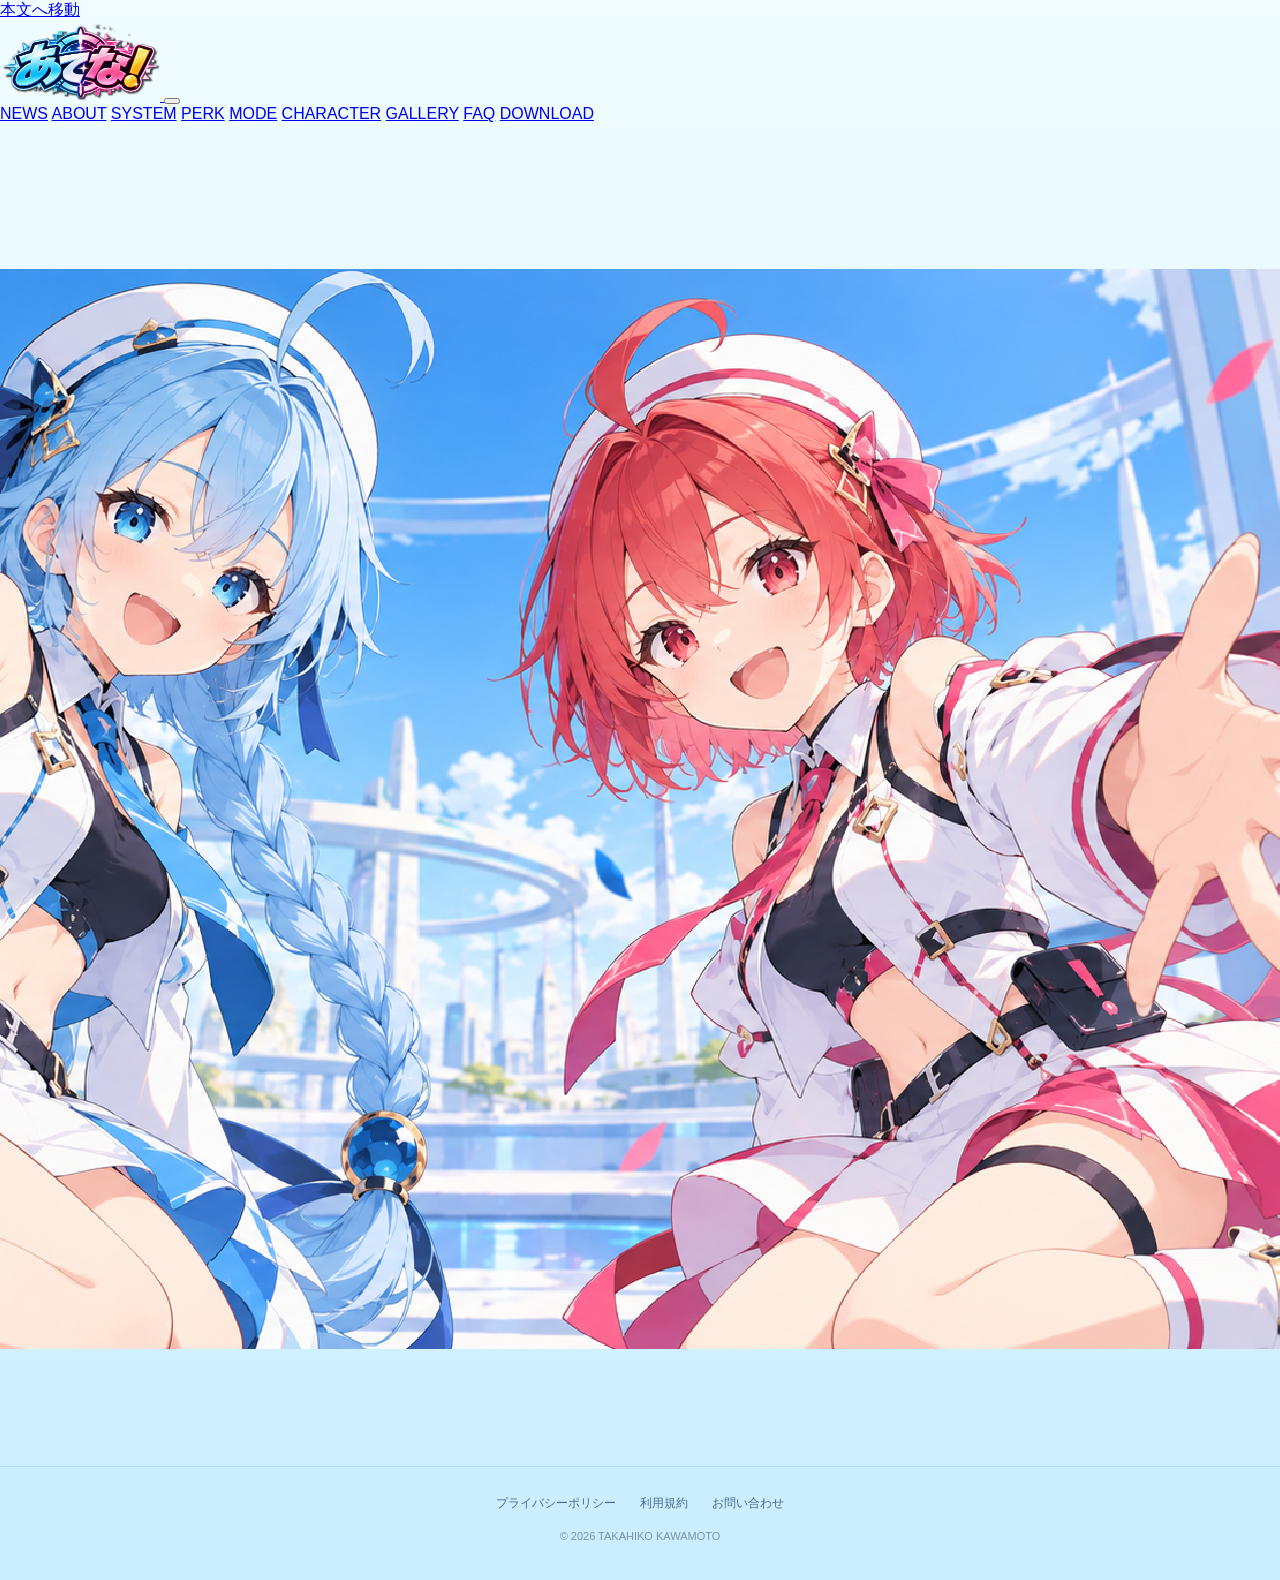
==== index.html @ 83659d0d "Update index.html" ====
<!doctype html>
<html lang="ja">

<head>
  <meta charset="utf-8">
  <meta name="viewport" content="width=device-width, initial-scale=1">
  <meta name="theme-color" content="#eafaff">

  <title>あてな！｜3桁の数字を読み合う対戦型ロジックゲーム【公式】</title>

  <meta
    name="description"
    content="『あてな！』は、3桁の数字を推理して対戦するiPhone向けロジックゲーム。LOCK・LINK、6種類のPERK、ランクマッチやフレンドマッチを紹介。"
  >

  <link
    rel="canonical"
    href="https://tkapplab22-lab.github.io/atena-official/"
  >

  <!-- OGP -->
  <meta property="og:type" content="website">
  <meta property="og:locale" content="ja_JP">
  <meta property="og:title" content="あてな！｜公式サイト">
  <meta
    property="og:description"
    content="3桁の数字を読み合え。iPhone向け対戦型ロジックゲーム。"
  >
  <meta
    property="og:url"
    content="https://tkapplab22-lab.github.io/atena-official/"
  >
  <meta
    property="og:image"
    content="https://tkapplab22-lab.github.io/atena-official/HP.png"
  >

  <meta name="twitter:card" content="summary_large_image">

  <!-- CSS -->
  <link rel="stylesheet" href="css/style.css">
  <link rel="stylesheet" href="css/lp.css">

  <!-- JavaScript -->
  <script src="js/main.js" defer></script>

  <!-- 構造化データ -->
  <script type="application/ld+json">
  {
    "@context": "https://schema.org",
    "@type": "VideoGame",
    "name": "あてな！",
    "description": "3桁の数字を読み合うiPhone向け対戦型ロジックゲーム。",
    "url": "https://tkapplab22-lab.github.io/atena-official/",
    "inLanguage": "ja",
    "gamePlatform": "iOS",
    "genre": "対戦型ロジックゲーム",
    "publisher": {
      "@type": "Person",
      "name": "TAKAHIKO KAWAMOTO"
    }
  }
  </script>

</head>

<body class="lp-page">

  <a class="skip-link" href="#main">
    本文へ移動
  </a>

  <!-- =====================================
       HEADER
       ===================================== -->

  <header class="site-header" id="site-header">

    <a class="brand" href="#top" aria-label="あてな！ トップへ">
      <img
        src="logo.png"
        alt="あてな！"
        width="160"
        height="80"
      >
    </a>

    <button
      class="menu-toggle"
      type="button"
      aria-expanded="false"
      aria-controls="site-nav"
      aria-label="メニューを開く"
    >
      <span></span>
      <span></span>
      <span></span>
    </button>

    <nav
      class="site-nav"
      id="site-nav"
      aria-label="メインナビゲーション"
    >
      <a href="#news">NEWS</a>
      <a href="#about">ABOUT</a>
      <a href="#system">SYSTEM</a>
      <a href="#perk">PERK</a>
      <a href="#mode">MODE</a>
      <a href="#character">CHARACTER</a>
      <a href="#gallery">GALLERY</a>
      <a href="#faq">FAQ</a>
      <a class="nav-download" href="#download">DOWNLOAD</a>
    </nav>

  </header>


  <!-- =====================================
       MAIN
       ===================================== -->

  <main class="lp-main" id="main">


    <!-- =====================================
         TOP
         ===================================== -->

    <section
      class="lp-hero"
      id="top"
      aria-labelledby="hero-title"
    >

      <div class="hero-glow" aria-hidden="true"></div>

      <div class="lp-visual-wrap">

        <!-- メインビジュアル -->
        <img
          class="lp-visual"
          src="HP.png"
          alt="水色と赤の髪のキャラクターが描かれた『あてな！』メインビジュアル"
          fetchpriority="high"
        >

        <!-- ロゴ -->
        <img
          class="lp-logo"
          src="logo.png"
          alt=""
          aria-hidden="true"
        >

      </div>

      <div class="hero-text">

        <p class="eyebrow">
          3-DIGIT MIND GAME
        </p>

        <h1 class="lp-copy" id="hero-title">
          3桁の数字を読み合え。
        </h1>

        <p class="hero-sub">
          ひらめきと駆け引きで、相手の秘密を見抜け。
        </p>

        <a class="hero-scroll" href="#about">
          SCROLL TO EXPLORE
          <span aria-hidden="true">↓</span>
        </a>

      </div>

    </section>


    <!-- =====================================
         NEWS
         ===================================== -->

    <section
      class="section section-news"
      id="news"
      aria-labelledby="news-title"
    >

      <div class="section-inner">

        <div class="section-heading">
          <p class="section-kicker">INFORMATION</p>
          <h2 id="news-title">NEWS</h2>
          <p>お知らせ</p>
        </div>

        <div class="news-card">

          <span class="news-tag">
            INFO
          </span>

          <p>
            最新情報は、この公式サイトでお知らせします。
          </p>

        </div>

      </div>

    </section>


    <!-- =====================================
         ABOUT
         ===================================== -->

    <section
      class="section section-about"
      id="about"
      aria-labelledby="about-title"
    >

      <div class="section-inner split-layout">

        <div>

          <div class="section-heading">
            <p class="section-kicker">WHAT IS ATENA?</p>
            <h2 id="about-title">ABOUT</h2>
            <p>あてな！とは</p>
          </div>

          <p class="lead">
            たった3桁。<br>
            だからこそ、読み合いは奥深い。
          </p>

          <p>
            『あてな！』は、0〜9の数字から重複しない
            3桁の秘密コードを設定し、交互に数字を予想して
            相手のコードを解き明かす対戦型ロジックゲームです。
          </p>

          <p>
            数字と位置を手がかりに推理し、
            先に3 LOCKを達成したプレイヤーが勝利します。
          </p>

        </div>

        <div
          class="about-graphic"
          aria-label="3桁の数字を推理するゲーム"
        >
          <span>0 — 9</span>
          <strong>？ ？ ？</strong>
          <small>FIND THE SECRET CODE</small>
        </div>

      </div>

    </section>


    <!-- =====================================
         GAME SYSTEM
         ===================================== -->

    <section
      class="section section-system"
      id="system"
      aria-labelledby="system-title"
    >

      <div class="section-inner">

        <div class="section-heading">
          <p class="section-kicker">HOW TO PLAY</p>
          <h2 id="system-title">GAME SYSTEM</h2>
          <p>基本ルール</p>
        </div>

        <div class="system-grid">

          <article class="info-card">

            <span class="card-number">01</span>

            <h3>SECRET CODE</h3>

            <p>
              0〜9から、重複しない3つの数字を選んで
              秘密コードを設定。
            </p>

          </article>

          <article class="info-card">

            <span class="card-number">02</span>

            <h3>CALL</h3>

            <p>
              相手の秘密コードを予想して、
              3桁の数字をCALL。
            </p>

          </article>

          <article class="info-card">

            <span class="card-number">03</span>

            <h3>3 LOCK TO WIN</h3>

            <p>
              数字と位置をすべて当てて、
              3 LOCKを先に達成した方が勝利。
            </p>

          </article>

        </div>


        <!-- LOCK / LINK の説明 -->

        <div class="judge-demo">

          <div class="judge-code">
            <span>1</span>
            <span>3</span>
            <span>2</span>
          </div>

          <div class="judge-arrow" aria-hidden="true">
            →
          </div>

          <div class="judge-result">

            <strong>
              1 <em>LOCK</em>
            </strong>

            <strong>
              2 <em>LINK</em>
            </strong>

          </div>

          <p class="judge-note">
            例：秘密コードが「123」のとき
            「132」とCALLすると、
            <b>1 LOCK / 2 LINK</b>。
            LOCKは数字と位置が一致、
            LINKは数字だけが一致。
          </p>

        </div>

        <p class="system-footnote">
          1ターン30秒。
          対戦開始時は15秒以内に秘密コードを設定し、
          先攻・後攻はコイントスで決まります。
        </p>

      </div>

    </section>


    <!-- =====================================
         PERK SYSTEM
         ===================================== -->

    <section
      class="section section-perk"
      id="perk"
      aria-labelledby="perk-title"
    >

      <div class="section-inner">

        <div class="section-heading">
          <p class="section-kicker">CHANGE THE GAME</p>
          <h2 id="perk-title">PERK SYSTEM</h2>
          <p>読み合いを変える、6つの能力</p>
        </div>

        <p class="section-intro">
          攻撃PERKと防御・特殊PERKを1つずつ装備。
          各PERKは1試合に1回使用でき、
          同じターンに使用できるのは1つだけ。
        </p>


        <!-- PERK選択 -->

        <div
          class="perk-tabs"
          role="tablist"
          aria-label="PERKを選択"
        >

          <button
            class="perk-tab is-active"
            role="tab"
            id="perk-tab-0"
            aria-controls="perk-panel"
            aria-selected="true"
            data-perk="0"
          >
            PARITY
          </button>

          <button
            class="perk-tab"
            role="tab"
            id="perk-tab-1"
            aria-controls="perk-panel"
            aria-selected="false"
            data-perk="1"
            tabindex="-1"
          >
            SUM
          </button>

          <button
            class="perk-tab"
            role="tab"
            id="perk-tab-2"
            aria-controls="perk-panel"
            aria-selected="false"
            data-perk="2"
            tabindex="-1"
          >
            ORDER
          </button>

          <button
            class="perk-tab"
            role="tab"
            id="perk-tab-3"
            aria-controls="perk-panel"
            aria-selected="false"
            data-perk="3"
            tabindex="-1"
          >
            MASK
          </button>

          <button
            class="perk-tab"
            role="tab"
            id="perk-tab-4"
            aria-controls="perk-panel"
            aria-selected="false"
            data-perk="4"
            tabindex="-1"
          >
            SHUFFLE
          </button>

          <button
            class="perk-tab"
            role="tab"
            id="perk-tab-5"
            aria-controls="perk-panel"
            aria-selected="false"
            data-perk="5"
            tabindex="-1"
          >
            REVEAL
          </button>

        </div>


        <!-- PERK詳細 -->

        <article
          class="perk-detail"
          id="perk-panel"
          role="tabpanel"
          aria-labelledby="perk-tab-0"
          tabindex="0"
        >

          <div class="perk-emblem" aria-hidden="true">
            P
          </div>

          <div>

            <p class="perk-type" id="perk-type">
              ATTACK PERK
            </p>

            <h3 id="perk-name">
              PARITY
            </h3>

            <p id="perk-description">
              指定した位置の数字が偶数か奇数かを知る。
            </p>

          </div>

        </article>

        <p class="section-note">
          PERKの発動が成立すると、
          ターンの残り時間は30秒に戻ります。
        </p>

      </div>

    </section>


    <!-- =====================================
         GAME MODE
         ===================================== -->

    <section
      class="section section-mode"
      id="mode"
      aria-labelledby="mode-title"
    >

      <div class="section-inner">

        <div class="section-heading">
          <p class="section-kicker">PLAY YOUR WAY</p>
          <h2 id="mode-title">GAME MODE</h2>
          <p>2つの対戦モード</p>
        </div>

        <div class="mode-grid">

          <!-- ランクマッチ -->

          <article class="mode-card ranked">

            <p class="mode-label">
              COMPETITIVE
            </p>

            <h3>
              RANK MATCH
            </h3>

            <p>
              勝利を重ね、ランクアップを目指す対戦モード。
            </p>

            <div
              class="rank-list"
              aria-label="ランク一覧"
            >
              <span>BRONZE</span>
              <span>SILVER</span>
              <span>GOLD</span>
              <span>PLATINUM</span>
              <span>DIAMOND</span>
              <span>MASTER</span>
            </div>

          </article>


          <!-- フレンドマッチ -->

          <article class="mode-card friend">

            <p class="mode-label">
              PLAY TOGETHER
            </p>

            <h3>
              FRIEND MATCH
            </h3>

            <p>
              友達を招待して対戦するモード。
              ランクやRPの変動はありません。
            </p>

            <div
              class="friend-decoration"
              aria-hidden="true"
            >
              YOU <span>VS</span> FRIEND
            </div>

          </article>

        </div>

      </div>

    </section>


    <!-- =====================================
         CHARACTER
         ===================================== -->

    <section
      class="section section-character"
      id="character"
      aria-labelledby="character-title"
    >

      <div class="section-inner">

        <div class="section-heading">
          <p class="section-kicker">MEET THE CAST</p>
          <h2 id="character-title">CHARACTER</h2>
          <p>キャラクター</p>
        </div>

        <p class="section-intro">
          個性豊かなキャラクターたち。
          立ち絵とプロフィールは順次公開予定です。
        </p>


        <!-- キャラクター表示 -->

        <div class="character-showcase">

          <!-- 画像を後から追加 -->

          <div
            class="character-art"
            aria-hidden="true"
          >
            <span>
              CHARACTER<br>
              VISUAL
            </span>
          </div>


          <!-- キャラクター情報 -->

          <div class="character-info">

            <p
              class="character-count"
              id="character-count"
            >
              01 / 13
            </p>

            <h3 id="character-name">
              キャラクター 01
            </h3>

            <p class="character-note">
              ※ キャラクター名・画像は公開素材に合わせて更新します。
            </p>


            <!-- 切り替えボタン -->

            <div class="character-controls">

              <button
                id="character-prev"
                type="button"
                aria-label="前のキャラクター"
              >
                ←
              </button>

              <button
                id="character-next"
                type="button"
                aria-label="次のキャラクター"
              >
                →
              </button>

            </div>

          </div>

        </div>

      </div>

    </section>


    <!-- =====================================
         GALLERY
         ===================================== -->

    <section
      class="section section-gallery"
      id="gallery"
      aria-labelledby="gallery-title"
    >

      <div class="section-inner">

        <div class="section-heading">
          <p class="section-kicker">A LOOK INSIDE</p>
          <h2 id="gallery-title">GALLERY</h2>
          <p>ギャラリー</p>
        </div>

        <div class="gallery-grid">

          <figure class="gallery-item">

            <img
              src="HP.png"
              alt="『あてな！』メインビジュアル"
              loading="lazy"
            >

            <figcaption>
              MAIN VISUAL
            </figcaption>

          </figure>

          <div class="gallery-placeholder">

            <span>
              MORE COMING SOON
            </span>

            <p>
              ゲーム画面・イラストは順次公開予定
            </p>

          </div>

        </div>

      </div>

    </section>


    <!-- =====================================
         FAQ
         ===================================== -->

    <section
      class="section section-faq"
      id="faq"
      aria-labelledby="faq-title"
    >

      <div class="section-inner">

        <div class="section-heading">
          <p class="section-kicker">QUESTIONS & ANSWERS</p>
          <h2 id="faq-title">FAQ</h2>
          <p>よくある質問</p>
        </div>

        <div class="faq-list">

          <details>

            <summary>
              どんなゲームですか？
            </summary>

            <p>
              0〜9から重複しない3桁の秘密コードを作り、
              相手の数字を推理する対戦型ロジックゲームです。
            </p>

          </details>

          <details>

            <summary>
              LOCKとLINKの違いは？
            </summary>

            <p>
              LOCKは数字と位置が一致、
              LINKは数字は一致しているものの
              位置が違うことを示します。
            </p>

          </details>

          <details>

            <summary>
              PERKとは何ですか？
            </summary>

            <p>
              対戦中の読み合いに変化を加える能力です。
              攻撃PERKと防御・特殊PERKを
              1つずつ装備できます。
            </p>

          </details>

          <details>

            <summary>
              友達と対戦できますか？
            </summary>

            <p>
              フレンドマッチで友達を招待して
              対戦する仕様を予定しています。
            </p>

          </details>

          <details>

            <summary>
              いつダウンロードできますか？
            </summary>

            <p>
              現在準備中です。
              公開情報は公式サイトでお知らせします。
            </p>

          </details>

        </div>

      </div>

    </section>


    <!-- =====================================
         DOWNLOAD
         ===================================== -->

    <section
      class="section section-download"
      id="download"
      aria-labelledby="download-title"
    >

      <div class="section-inner">

        <p class="section-kicker">
          GET READY
        </p>

        <h2 id="download-title">
          DOWNLOAD
        </h2>

        <img
          class="download-logo"
          src="logo.png"
          alt="あてな！"
          loading="lazy"
        >

        <p>
          iPhone向けに準備中。
        </p>

        <div class="lp-download">

          <div
            class="lp-store"
            aria-label="App Store 近日公開"
          >

            <span class="lp-store-small">
              Download on the
            </span>

            <span class="lp-store-title">
              App Store
            </span>

          </div>

          <p class="lp-soon">
            COMING SOON
          </p>

        </div>

      </div>

    </section>

  </main>


  <!-- =====================================
       FOOTER
       ===================================== -->

  <footer class="lp-footer">

    <nav aria-label="フッターナビゲーション">

      <a href="privacy.html">
        プライバシーポリシー
      </a>

      <a href="terms.html">
        利用規約
      </a>

      <a href="support.html">
        お問い合わせ
      </a>

    </nav>

    <small>
      © 2026 TAKAHIKO KAWAMOTO
    </small>

  </footer>

</body>
</html>
---- css/style.css ----
/* =====================================
   ATENA! OFFICIAL LANDING PAGE
   ===================================== */


/* =====================================
   BASE
   ===================================== */

body.lp-page {
  margin: 0;
  min-height: 100vh;

  background:
    radial-gradient(
      ellipse at 50% 25%,
      #ffffff 0%,
      #e8faff 55%,
      #c9efff 100%
    );

  color: #15365d;

  font-family:
    -apple-system,
    BlinkMacSystemFont,
    "Hiragino Sans",
    "Noto Sans JP",
    sans-serif;
}

.lp-page *,
.lp-page *::before,
.lp-page *::after {
  box-sizing: border-box;
}


/* =====================================
   MAIN
   ===================================== */

.lp-main {
  min-height: 100svh;

  display: flex;
  align-items: center;
  justify-content: center;
}

.lp-hero {
  width: 100%;
  max-width: 1600px;

  margin: 0 auto;
  padding: 30px 20px 55px;

  display: flex;
  flex-direction: column;
  align-items: center;

  text-align: center;
}


/* =====================================
   MAIN VISUAL
   ===================================== */

.lp-visual-wrap {
  position: relative;

  width: 100%;
  max-width: 1250px;

  margin: 0 auto;
}

/* キャラクター入り画像 */

.lp-visual-wrap .lp-visual {
  display: block;

  width: 100%;
  height: auto;

  margin: 0;

  object-fit: contain;
}


/* =====================================
   LOGO
   ===================================== */

/* メイン画像の中央に重ねる */

.lp-visual-wrap .lp-logo {
  position: absolute;

  top: 50%;
  left: 50%;

  width: 38%;
  max-width: 460px;
  height: auto;

  transform: translate(-50%, -50%);

  z-index: 2;

  object-fit: contain;

  filter:
    drop-shadow(
      0 8px 14px rgba(0, 0, 0, 0.2)
    );
}


/* =====================================
   CATCH COPY
   ===================================== */

.lp-copy {
  margin: 25px 0 30px;

  font-size: clamp(21px, 3vw, 38px);
  font-weight: 900;

  letter-spacing: 0.08em;
  line-height: 1.5;

  text-align: center;
}


/* =====================================
   APP STORE
   ===================================== */

.lp-download {
  display: flex;
  flex-direction: column;

  align-items: center;

  gap: 10px;
}

.lp-store {
  display: flex;
  flex-direction: column;

  justify-content: center;
  align-items: center;

  min-width: 210px;
  min-height: 72px;

  padding: 9px 26px;

  border-radius: 14px;

  background: #080808;
  color: #ffffff;

  box-shadow:
    0 12px 28px rgba(0, 0, 0, 0.15);

  line-height: 1.2;
}

.lp-store-small {
  font-size: 13px;
  font-weight: 500;
}

.lp-store-title {
  font-size: 29px;
  font-weight: 700;

  letter-spacing: -0.03em;
}

.lp-soon {
  margin: 0;

  color: #53708d;

  font-size: 12px;
  font-weight: 800;

  letter-spacing: 0.22em;
}


/* =====================================
   FOOTER
   ===================================== */

.lp-footer {
  padding: 28px 16px 36px;

  text-align: center;

  border-top:
    1px solid rgba(20, 100, 180, 0.12);
}

.lp-footer nav {
  display: flex;
  flex-wrap: wrap;

  justify-content: center;

  gap: 12px 24px;

  margin-bottom: 14px;
}

.lp-footer a {
  color: #456b90;

  font-size: 12px;

  text-decoration: none;
}

.lp-footer a:hover {
  text-decoration: underline;
}

.lp-footer small {
  color: #7893a9;

  font-size: 11px;
}


/* =====================================
   TABLET
   ===================================== */

@media (max-width: 900px) {

  .lp-hero {
    padding: 25px 15px 45px;
  }

  .lp-visual-wrap .lp-logo {
    width: 42%;
  }

  .lp-copy {
    margin-top: 22px;
  }

}


/* =====================================
   SMARTPHONE
   ===================================== */

@media (max-width: 600px) {

  .lp-main {
    min-height: 100svh;
  }

  .lp-hero {
    padding: 20px 10px 40px;
  }

  .lp-visual-wrap {
    width: 100%;
  }

  .lp-visual-wrap .lp-visual {
    width: 100%;
    height: auto;
  }

  .lp-visual-wrap .lp-logo {
    top: 50%;
    left: 50%;

    width: 48%;

    transform: translate(-50%, -50%);
  }

  .lp-copy {
    margin: 22px 0 30px;

    font-size: clamp(19px, 5.5vw, 26px);
  }

  .lp-store {
    min-width: 190px;
    min-height: 66px;
  }

  .lp-store-title {
    font-size: 26px;
  }

  .lp-footer {
    padding: 25px 12px 30px;
  }

}


/* =====================================
   SMALL SMARTPHONE
   ===================================== */

@media (max-width: 390px) {

  .lp-visual-wrap .lp-logo {
    width: 52%;
  }

  .lp-copy {
    font-size: 19px;
  }

  .lp-footer nav {
    gap: 10px 15px;
  }

}
---- css/lp.css ----
/* ==========================================
   あてな！公式LP
   ========================================== */


/* ==========================================
   基本設定
   ========================================== */

html {
  scroll-behavior: smooth;
}

body.lp-page {
  margin: 0;
  padding: 0;

  min-height: 100vh;

  background: linear-gradient(
    180deg,
    #f0fcff 0%,
    #dff6ff 55%,
    #c9eeff 100%
  );

  color: #15365d;

  font-family:
    -apple-system,
    BlinkMacSystemFont,
    "Hiragino Sans",
    "Noto Sans JP",
    sans-serif;

  overflow-x: hidden;
}

.lp-page *,
.lp-page *::before,
.lp-page *::after {
  box-sizing: border-box;
}


/* ==========================================
   メインエリア
   ========================================== */

body.lp-page .lp-main {
  width: 100%;
  min-height: 100svh;

  display: flex;
  align-items: center;
  justify-content: center;
}

body.lp-page .lp-hero {
  width: 100%;
  max-width: 1600px;

  margin: 0 auto;
  padding: 30px 20px 55px;

  display: flex;
  flex-direction: column;
  align-items: center;

  text-align: center;
}


/* ==========================================
   メインビジュアル
   ========================================== */

/* HP.pngとロゴを重ねるための親要素 */

body.lp-page .lp-visual-wrap {
  position: relative;

  display: block;

  width: 100%;
  max-width: 1250px;

  margin: 0 auto;
  padding: 0;
}


/* キャラクター入りメイン画像 */

body.lp-page .lp-visual-wrap .lp-visual {
  position: relative;

  display: block;

  width: 100%;
  height: auto;

  max-width: none;

  margin: 0;
  padding: 0;

  object-fit: contain;

  border: none;
  border-radius: 0;
}


/* ==========================================
   ロゴ
   ========================================== */

/* HP.pngの中央にロゴを重ねる */

body.lp-page .lp-visual-wrap .lp-logo {
  position: absolute;

  top: 50%;
  left: 50%;

  width: 38%;
  max-width: 460px;
  height: auto;

  margin: 0;
  padding: 0;

  display: block;

  transform: translate(-50%, -50%);

  z-index: 10;

  object-fit: contain;

  filter: drop-shadow(
    0 8px 14px rgba(0, 0, 0, 0.25)
  );

  pointer-events: none;
}


/* ==========================================
   キャッチコピー
   ========================================== */

body.lp-page .lp-copy {
  margin: 25px 0 30px;

  padding: 0 12px;

  font-size: clamp(21px, 3vw, 38px);
  font-weight: 900;

  letter-spacing: 0.08em;
  line-height: 1.5;

  text-align: center;

  color: #15365d;
}


/* ==========================================
   App Store
   ========================================== */

body.lp-page .lp-download {
  display: flex;
  flex-direction: column;

  justify-content: center;
  align-items: center;

  gap: 10px;

  margin: 0 auto;
  padding: 0;
}


/* App Storeボタン */

body.lp-page .lp-store {
  display: flex;
  flex-direction: column;

  justify-content: center;
  align-items: center;

  min-width: 210px;
  min-height: 72px;

  padding: 9px 26px;

  border-radius: 14px;

  background: #080808;
  color: #ffffff;

  box-shadow:
    0 12px 28px rgba(0, 0, 0, 0.15);

  line-height: 1.2;
}

body.lp-page .lp-store-small {
  font-size: 13px;
  font-weight: 500;

  color: #ffffff;
}

body.lp-page .lp-store-title {
  font-size: 29px;
  font-weight: 700;

  letter-spacing: -0.03em;

  color: #ffffff;
}


/* COMING SOON */

body.lp-page .lp-soon {
  margin: 0;

  color: #53708d;

  font-size: 12px;
  font-weight: 800;

  letter-spacing: 0.22em;
}


/* ==========================================
   フッター
   ========================================== */

body.lp-page .lp-footer {
  width: 100%;

  padding: 28px 16px 36px;

  text-align: center;

  border-top:
    1px solid rgba(20, 100, 180, 0.12);
}

body.lp-page .lp-footer nav {
  display: flex;
  flex-wrap: wrap;

  justify-content: center;
  align-items: center;

  gap: 12px 24px;

  margin-bottom: 14px;
}

body.lp-page .lp-footer a {
  color: #456b90;

  font-size: 12px;

  text-decoration: none;
}

body.lp-page .lp-footer a:hover {
  text-decoration: underline;
}

body.lp-page .lp-footer small {
  color: #7893a9;

  font-size: 11px;
}


/* ==========================================
   タブレット対応
   ========================================== */

@media (max-width: 900px) {

  body.lp-page .lp-hero {
    padding: 25px 15px 45px;
  }

  body.lp-page .lp-visual-wrap .lp-logo {
    width: 42%;
  }

  body.lp-page .lp-copy {
    margin-top: 22px;
  }

}


/* ==========================================
   スマートフォン対応
   ========================================== */

@media (max-width: 600px) {

  body.lp-page .lp-main {
    min-height: 100svh;
  }

  body.lp-page .lp-hero {
    padding: 20px 10px 40px;
  }

  body.lp-page .lp-visual-wrap {
    width: 100%;
  }

  body.lp-page .lp-visual-wrap .lp-visual {
    width: 100%;
    height: auto;
  }

  body.lp-page .lp-visual-wrap .lp-logo {
    top: 50%;
    left: 50%;

    width: 48%;

    transform: translate(-50%, -50%);
  }

  body.lp-page .lp-copy {
    margin: 22px 0 30px;

    font-size: clamp(19px, 5.5vw, 26px);
  }

  body.lp-page .lp-store {
    min-width: 190px;
    min-height: 66px;
  }

  body.lp-page .lp-store-title {
    font-size: 26px;
  }

  body.lp-page .lp-footer {
    padding: 25px 12px 30px;
  }

}


/* ==========================================
   小型スマートフォン対応
   ========================================== */

@media (max-width: 390px) {

  body.lp-page .lp-visual-wrap .lp-logo {
    width: 52%;
  }

  body.lp-page .lp-copy {
    font-size: 19px;
  }

  body.lp-page .lp-footer nav {
    gap: 10px 15px;
  }

}

/* ロゴを大きくして少し下へ移動 */

body.lp-page .lp-visual-wrap .lp-logo {
  top: 57%;
  width: 48%;
  max-width: 600px;
}

/* スマートフォン */
@media (max-width: 600px) {
  body.lp-page .lp-visual-wrap .lp-logo {
    top: 57%;
    width: 60%;
  }
}
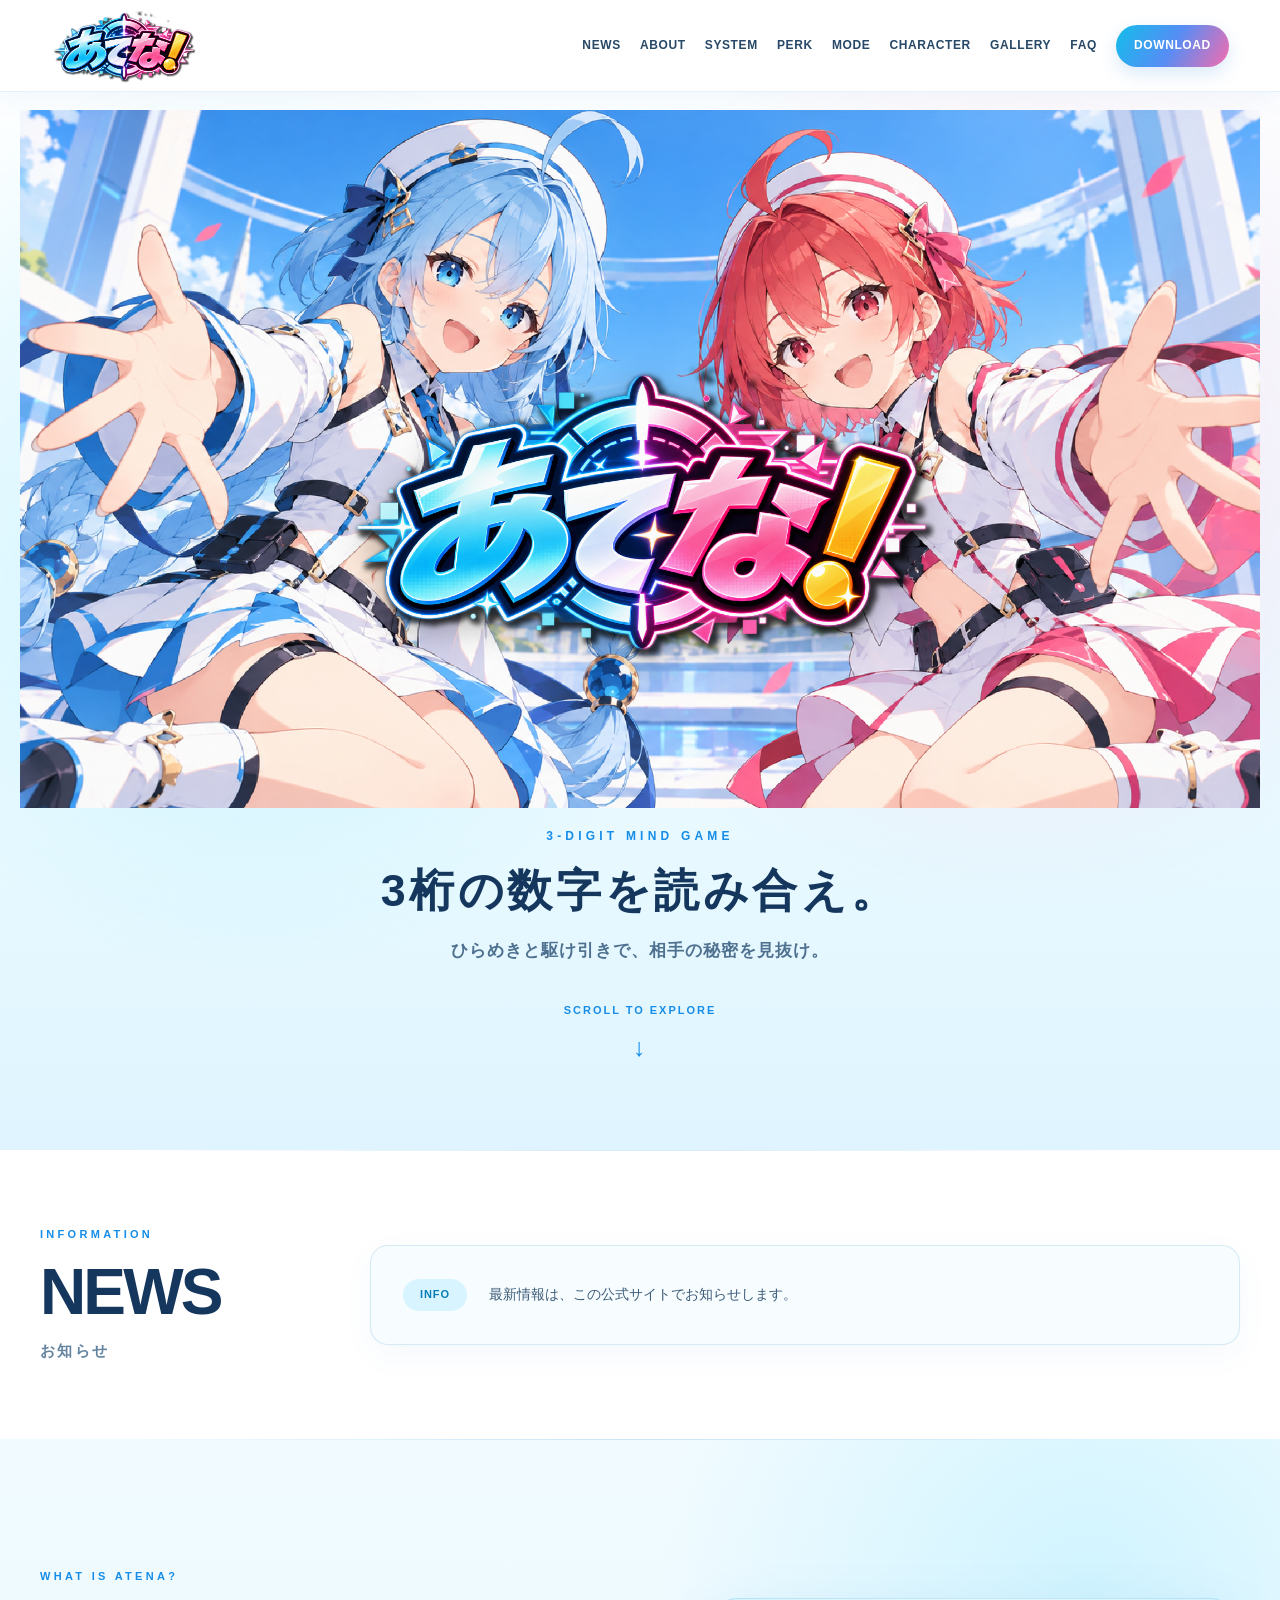
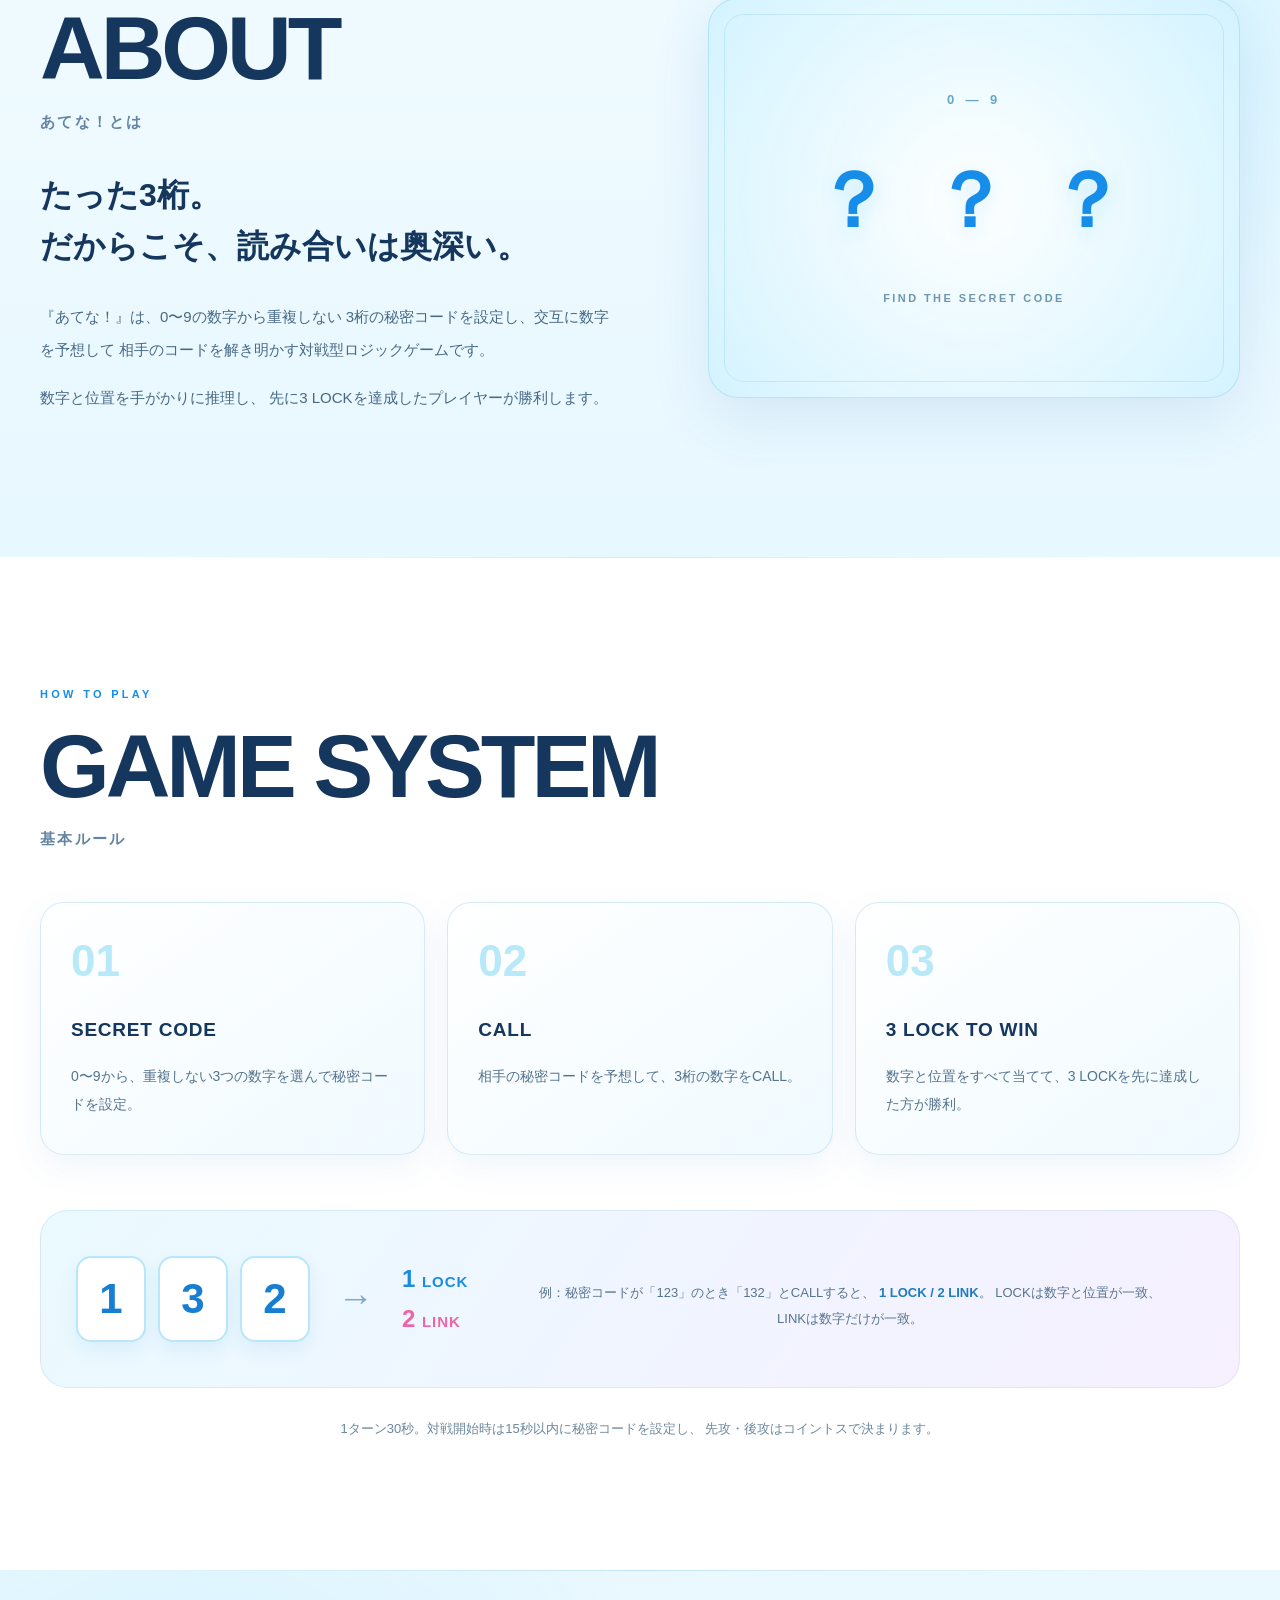
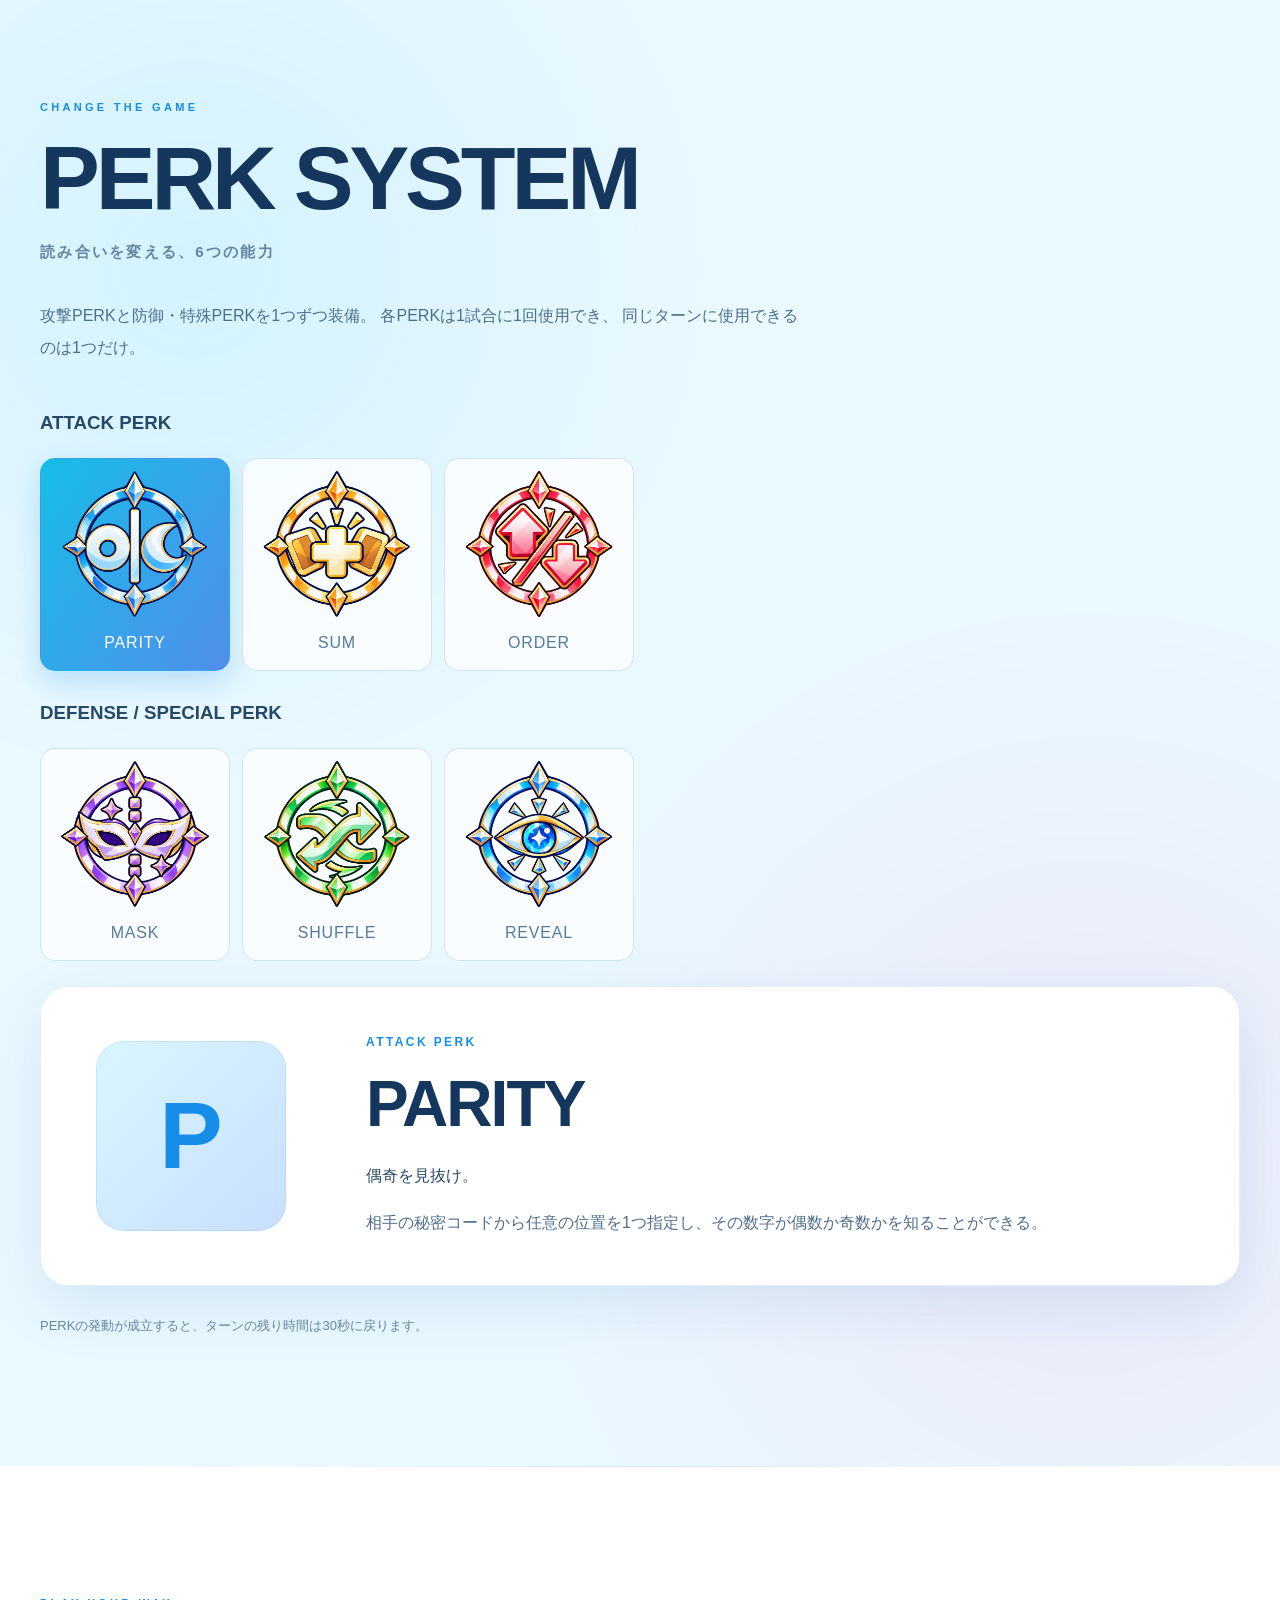
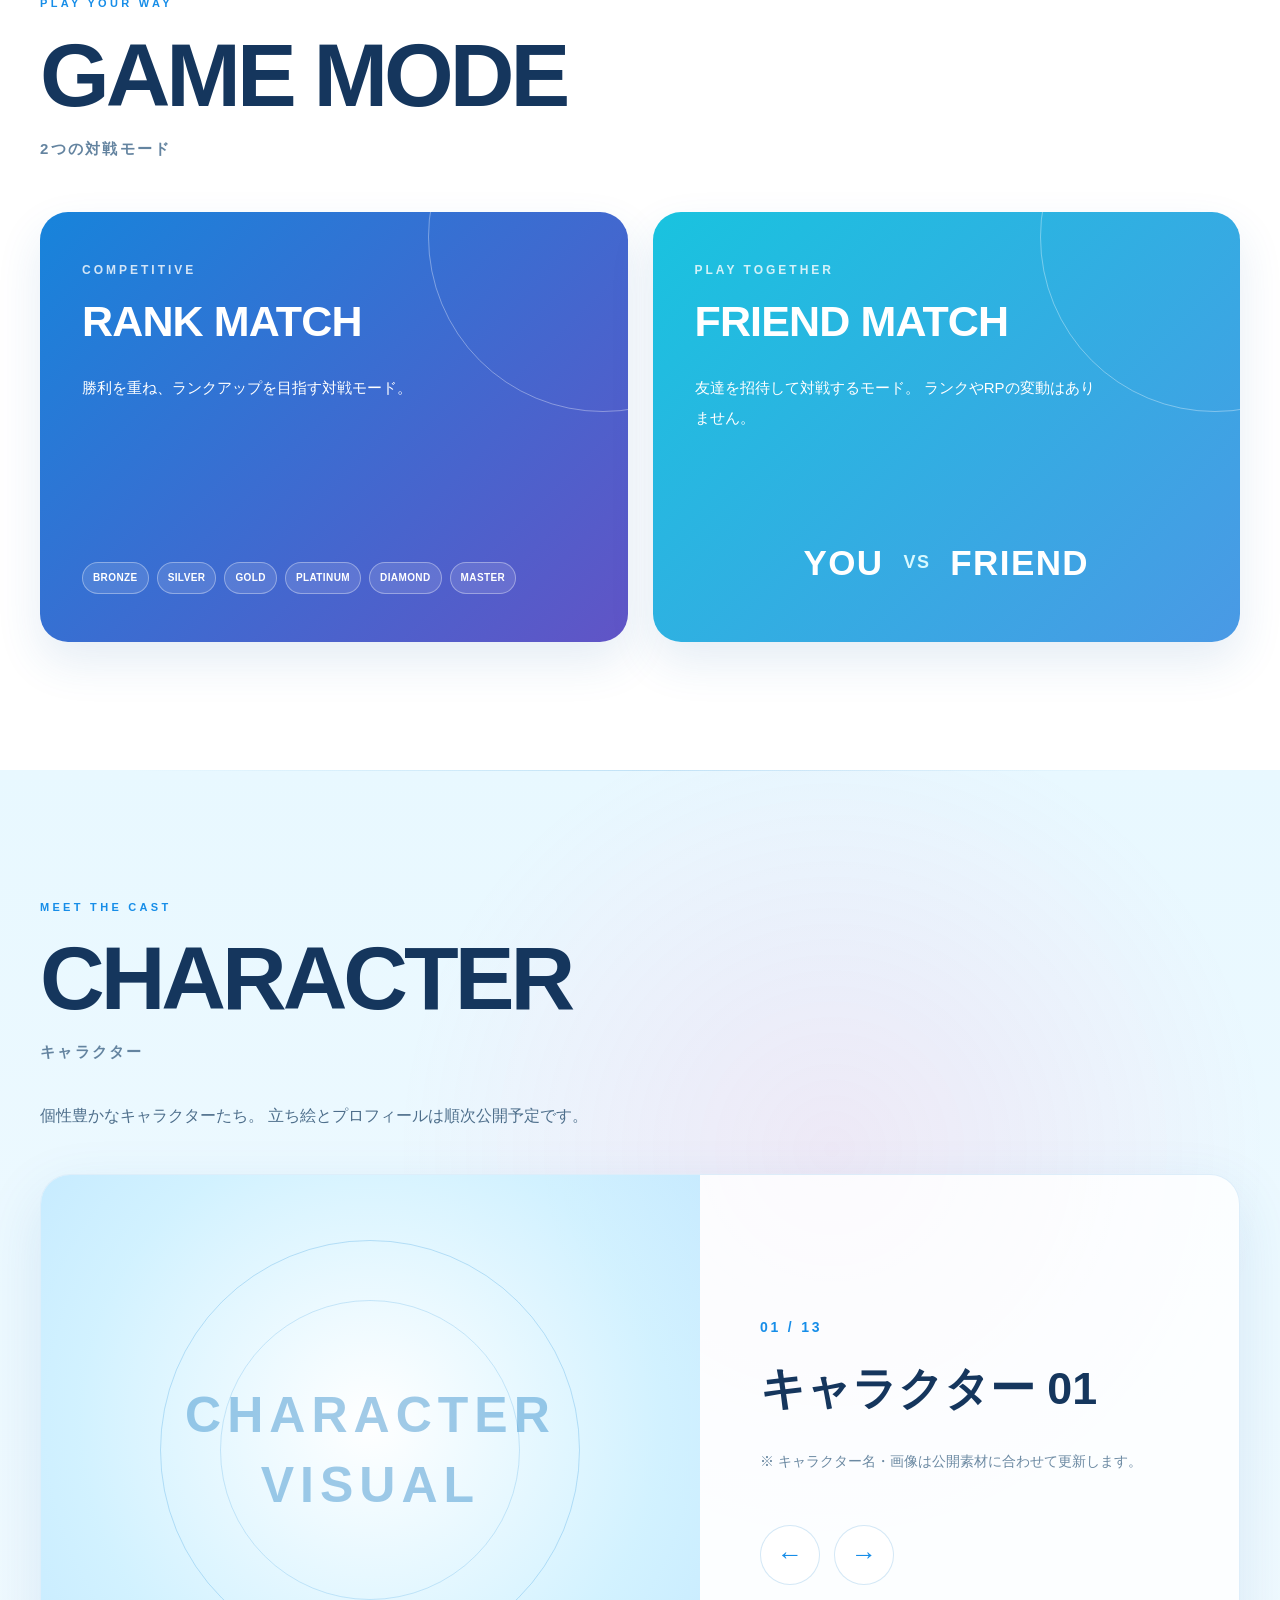
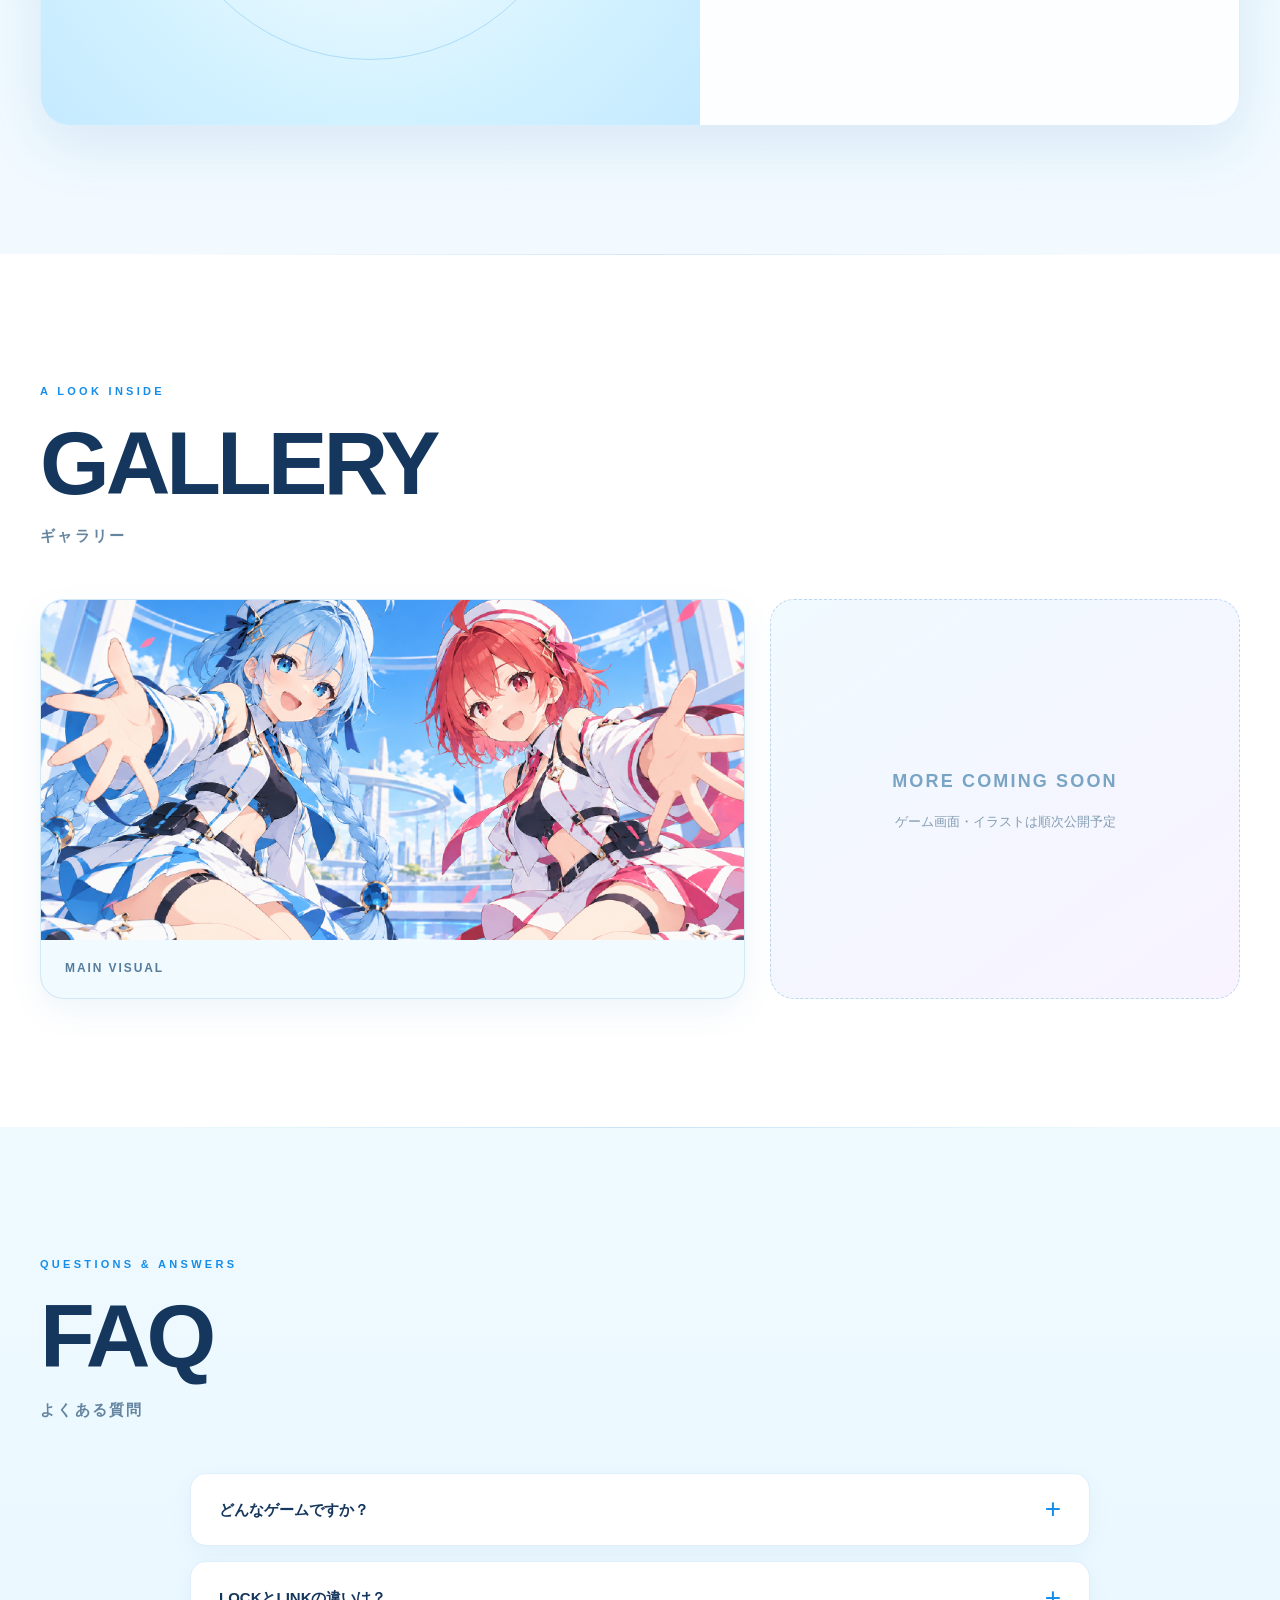
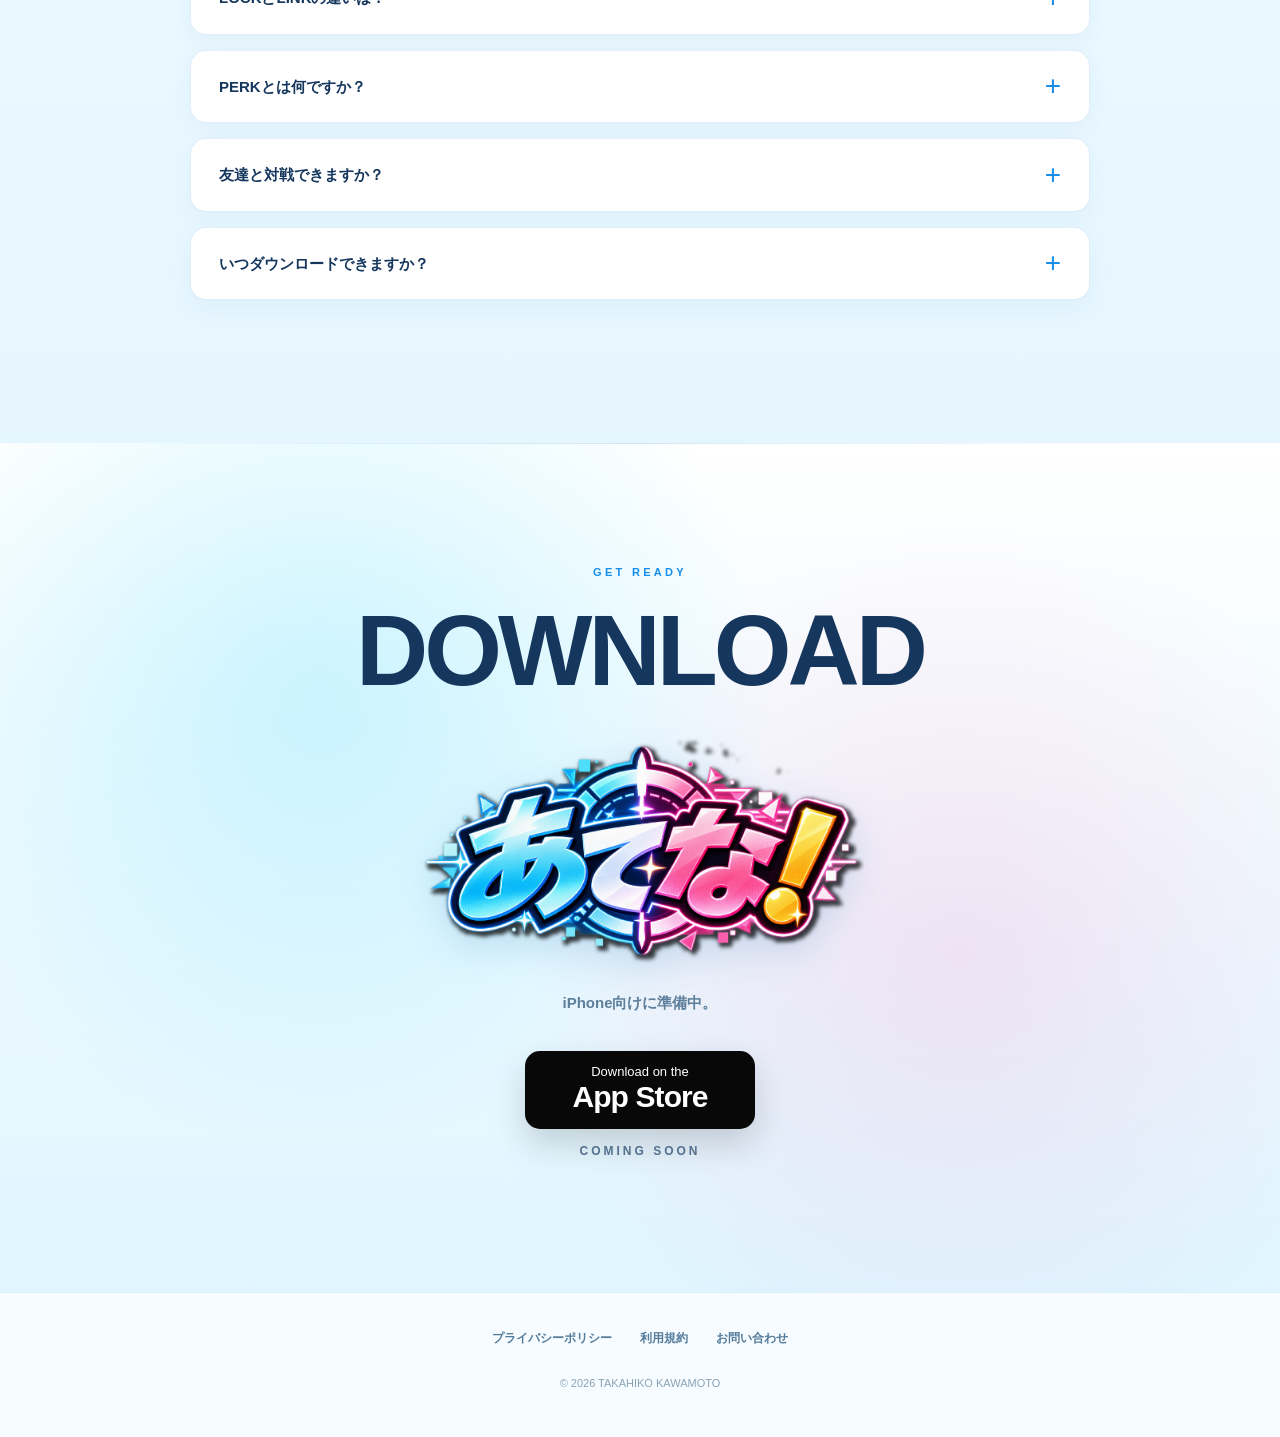
==== commit 481b7620: "Update index.html" ====
--- a/index.html
+++ b/index.html
@@ -18,7 +18,6 @@
     href="https://tkapplab22-lab.github.io/atena-official/"
   >
 
-  <!-- OGP -->
   <meta property="og:type" content="website">
   <meta property="og:locale" content="ja_JP">
   <meta property="og:title" content="あてな！｜公式サイト">
@@ -37,14 +36,11 @@
 
   <meta name="twitter:card" content="summary_large_image">
 
-  <!-- CSS -->
   <link rel="stylesheet" href="css/style.css">
   <link rel="stylesheet" href="css/lp.css">
 
-  <!-- JavaScript -->
   <script src="js/main.js" defer></script>
 
-  <!-- 構造化データ -->
   <script type="application/ld+json">
   {
     "@context": "https://schema.org",
@@ -61,7 +57,6 @@
     }
   }
   </script>
-
 </head>
 
 <body class="lp-page">
@@ -70,19 +65,12 @@
     本文へ移動
   </a>
 
-  <!-- =====================================
-       HEADER
-       ===================================== -->
+  <!-- HEADER -->
 
   <header class="site-header" id="site-header">
 
     <a class="brand" href="#top" aria-label="あてな！ トップへ">
-      <img
-        src="logo.png"
-        alt="あてな！"
-        width="160"
-        height="80"
-      >
+      <img src="logo.png" alt="あてな！" width="160" height="80">
     </a>
 
     <button
@@ -97,11 +85,7 @@
       <span></span>
     </button>
 
-    <nav
-      class="site-nav"
-      id="site-nav"
-      aria-label="メインナビゲーション"
-    >
+    <nav class="site-nav" id="site-nav" aria-label="メインナビゲーション">
       <a href="#news">NEWS</a>
       <a href="#about">ABOUT</a>
       <a href="#system">SYSTEM</a>
@@ -115,29 +99,16 @@
 
   </header>
 
-
-  <!-- =====================================
-       MAIN
-       ===================================== -->
-
   <main class="lp-main" id="main">
 
-
-    <!-- =====================================
-         TOP
-         ===================================== -->
-
-    <section
-      class="lp-hero"
-      id="top"
-      aria-labelledby="hero-title"
-    >
+    <!-- TOP -->
+
+    <section class="lp-hero" id="top" aria-labelledby="hero-title">
 
       <div class="hero-glow" aria-hidden="true"></div>
 
       <div class="lp-visual-wrap">
 
-        <!-- メインビジュアル -->
         <img
           class="lp-visual"
           src="HP.png"
@@ -145,7 +116,6 @@
           fetchpriority="high"
         >
 
-        <!-- ロゴ -->
         <img
           class="lp-logo"
           src="logo.png"
@@ -157,9 +127,7 @@
 
       <div class="hero-text">
 
-        <p class="eyebrow">
-          3-DIGIT MIND GAME
-        </p>
+        <p class="eyebrow">3-DIGIT MIND GAME</p>
 
         <h1 class="lp-copy" id="hero-title">
           3桁の数字を読み合え。
@@ -178,16 +146,9 @@
 
     </section>
 
-
-    <!-- =====================================
-         NEWS
-         ===================================== -->
-
-    <section
-      class="section section-news"
-      id="news"
-      aria-labelledby="news-title"
-    >
+    <!-- NEWS -->
+
+    <section class="section section-news" id="news" aria-labelledby="news-title">
 
       <div class="section-inner">
 
@@ -198,31 +159,17 @@
         </div>
 
         <div class="news-card">
-
-          <span class="news-tag">
-            INFO
-          </span>
-
-          <p>
-            最新情報は、この公式サイトでお知らせします。
-          </p>
-
-        </div>
-
-      </div>
-
-    </section>
-
-
-    <!-- =====================================
-         ABOUT
-         ===================================== -->
-
-    <section
-      class="section section-about"
-      id="about"
-      aria-labelledby="about-title"
-    >
+          <span class="news-tag">INFO</span>
+          <p>最新情報は、この公式サイトでお知らせします。</p>
+        </div>
+
+      </div>
+
+    </section>
+
+    <!-- ABOUT -->
+
+    <section class="section section-about" id="about" aria-labelledby="about-title">
 
       <div class="section-inner split-layout">
 
@@ -252,10 +199,7 @@
 
         </div>
 
-        <div
-          class="about-graphic"
-          aria-label="3桁の数字を推理するゲーム"
-        >
+        <div class="about-graphic" aria-label="3桁の数字を推理するゲーム">
           <span>0 — 9</span>
           <strong>？ ？ ？</strong>
           <small>FIND THE SECRET CODE</small>
@@ -265,16 +209,9 @@
 
     </section>
 
-
-    <!-- =====================================
-         GAME SYSTEM
-         ===================================== -->
-
-    <section
-      class="section section-system"
-      id="system"
-      aria-labelledby="system-title"
-    >
+    <!-- GAME SYSTEM -->
+
+    <section class="section section-system" id="system" aria-labelledby="system-title">
 
       <div class="section-inner">
 
@@ -287,48 +224,24 @@
         <div class="system-grid">
 
           <article class="info-card">
-
             <span class="card-number">01</span>
-
             <h3>SECRET CODE</h3>
-
-            <p>
-              0〜9から、重複しない3つの数字を選んで
-              秘密コードを設定。
-            </p>
-
+            <p>0〜9から、重複しない3つの数字を選んで秘密コードを設定。</p>
           </article>
 
           <article class="info-card">
-
             <span class="card-number">02</span>
-
             <h3>CALL</h3>
-
-            <p>
-              相手の秘密コードを予想して、
-              3桁の数字をCALL。
-            </p>
-
+            <p>相手の秘密コードを予想して、3桁の数字をCALL。</p>
           </article>
 
           <article class="info-card">
-
             <span class="card-number">03</span>
-
             <h3>3 LOCK TO WIN</h3>
-
-            <p>
-              数字と位置をすべて当てて、
-              3 LOCKを先に達成した方が勝利。
-            </p>
-
+            <p>数字と位置をすべて当てて、3 LOCKを先に達成した方が勝利。</p>
           </article>
 
         </div>
-
-
-        <!-- LOCK / LINK の説明 -->
 
         <div class="judge-demo">
 
@@ -338,35 +251,23 @@
             <span>2</span>
           </div>
 
-          <div class="judge-arrow" aria-hidden="true">
-            →
-          </div>
+          <div class="judge-arrow" aria-hidden="true">→</div>
 
           <div class="judge-result">
-
-            <strong>
-              1 <em>LOCK</em>
-            </strong>
-
-            <strong>
-              2 <em>LINK</em>
-            </strong>
-
+            <strong>1 <em>LOCK</em></strong>
+            <strong>2 <em>LINK</em></strong>
           </div>
 
           <p class="judge-note">
-            例：秘密コードが「123」のとき
-            「132」とCALLすると、
+            例：秘密コードが「123」のとき「132」とCALLすると、
             <b>1 LOCK / 2 LINK</b>。
-            LOCKは数字と位置が一致、
-            LINKは数字だけが一致。
+            LOCKは数字と位置が一致、LINKは数字だけが一致。
           </p>
 
         </div>
 
         <p class="system-footnote">
-          1ターン30秒。
-          対戦開始時は15秒以内に秘密コードを設定し、
+          1ターン30秒。対戦開始時は15秒以内に秘密コードを設定し、
           先攻・後攻はコイントスで決まります。
         </p>
 
@@ -374,16 +275,9 @@
 
     </section>
 
-
-    <!-- =====================================
-         PERK SYSTEM
-         ===================================== -->
-
-    <section
-      class="section section-perk"
-      id="perk"
-      aria-labelledby="perk-title"
-    >
+    <!-- PERK SYSTEM -->
+
+    <section class="section section-perk" id="perk" aria-labelledby="perk-title">
 
       <div class="section-inner">
 
@@ -399,115 +293,118 @@
           同じターンに使用できるのは1つだけ。
         </p>
 
-
-        <!-- PERK選択 -->
-
-        <div
-          class="perk-tabs"
-          role="tablist"
-          aria-label="PERKを選択"
-        >
-
-          <button
-            class="perk-tab is-active"
-            role="tab"
-            id="perk-tab-0"
-            aria-controls="perk-panel"
-            aria-selected="true"
-            data-perk="0"
-          >
-            PARITY
-          </button>
-
-          <button
-            class="perk-tab"
-            role="tab"
-            id="perk-tab-1"
-            aria-controls="perk-panel"
-            aria-selected="false"
-            data-perk="1"
-            tabindex="-1"
-          >
-            SUM
-          </button>
-
-          <button
-            class="perk-tab"
-            role="tab"
-            id="perk-tab-2"
-            aria-controls="perk-panel"
-            aria-selected="false"
-            data-perk="2"
-            tabindex="-1"
-          >
-            ORDER
-          </button>
-
-          <button
-            class="perk-tab"
-            role="tab"
-            id="perk-tab-3"
-            aria-controls="perk-panel"
-            aria-selected="false"
-            data-perk="3"
-            tabindex="-1"
-          >
-            MASK
-          </button>
-
-          <button
-            class="perk-tab"
-            role="tab"
-            id="perk-tab-4"
-            aria-controls="perk-panel"
-            aria-selected="false"
-            data-perk="4"
-            tabindex="-1"
-          >
-            SHUFFLE
-          </button>
-
-          <button
-            class="perk-tab"
-            role="tab"
-            id="perk-tab-5"
-            aria-controls="perk-panel"
-            aria-selected="false"
-            data-perk="5"
-            tabindex="-1"
-          >
-            REVEAL
-          </button>
-
-        </div>
-
-
-        <!-- PERK詳細 -->
+        <div class="perk-selector">
+
+          <div class="perk-category">
+            <h3>ATTACK PERK</h3>
+
+            <div class="perk-tabs perk-tabs-attack" role="group" aria-label="攻撃PERK">
+
+              <button
+                class="perk-tab is-active"
+                type="button"
+                data-perk="0"
+                aria-pressed="true"
+              >
+                <img src="images/perks/PARITY.png" alt="" loading="lazy">
+                <span>PARITY</span>
+              </button>
+
+              <button
+                class="perk-tab"
+                type="button"
+                data-perk="1"
+                aria-pressed="false"
+              >
+                <img src="images/perks/SUM.png" alt="" loading="lazy">
+                <span>SUM</span>
+              </button>
+
+              <button
+                class="perk-tab"
+                type="button"
+                data-perk="2"
+                aria-pressed="false"
+              >
+                <img src="images/perks/ORDER.png" alt="" loading="lazy">
+                <span>ORDER</span>
+              </button>
+
+            </div>
+          </div>
+
+          <div class="perk-category">
+            <h3>DEFENSE / SPECIAL PERK</h3>
+
+            <div class="perk-tabs perk-tabs-defense" role="group" aria-label="防御・特殊PERK">
+
+              <button
+                class="perk-tab"
+                type="button"
+                data-perk="3"
+                aria-pressed="false"
+              >
+                <img src="images/perks/MASK.png" alt="" loading="lazy">
+                <span>MASK</span>
+              </button>
+
+              <button
+                class="perk-tab"
+                type="button"
+                data-perk="4"
+                aria-pressed="false"
+              >
+                <img src="images/perks/SHUFFLE.png" alt="" loading="lazy">
+                <span>SHUFFLE</span>
+              </button>
+
+              <button
+                class="perk-tab"
+                type="button"
+                data-perk="5"
+                aria-pressed="false"
+              >
+                <img src="images/perks/REVEAL.png" alt="" loading="lazy">
+                <span>REVEAL</span>
+              </button>
+
+            </div>
+          </div>
+
+        </div>
 
         <article
           class="perk-detail"
           id="perk-panel"
-          role="tabpanel"
-          aria-labelledby="perk-tab-0"
-          tabindex="0"
+          aria-live="polite"
+          data-theme="parity"
         >
 
-          <div class="perk-emblem" aria-hidden="true">
-            P
-          </div>
-
-          <div>
+          <div class="perk-emblem">
+            <img
+              id="perk-image"
+              src="images/perks/PARITY.png"
+              alt="PARITYのアイコン"
+              width="240"
+              height="240"
+            >
+          </div>
+
+          <div class="perk-detail-text">
 
             <p class="perk-type" id="perk-type">
               ATTACK PERK
             </p>
 
-            <h3 id="perk-name">
-              PARITY
-            </h3>
+            <h3 id="perk-name">PARITY</h3>
+
+            <p class="perk-tagline" id="perk-tagline">
+              偶奇を見抜け。
+            </p>
 
             <p id="perk-description">
-              指定した位置の数字が偶数か奇数かを知る。
+              相手の秘密コードから任意の位置を1つ指定し、
+              その数字が偶数か奇数かを知ることができる。
             </p>
 
           </div>
@@ -515,24 +412,16 @@
         </article>
 
         <p class="section-note">
-          PERKの発動が成立すると、
-          ターンの残り時間は30秒に戻ります。
+          PERKの発動が成立すると、ターンの残り時間は30秒に戻ります。
         </p>
 
       </div>
 
     </section>
 
-
-    <!-- =====================================
-         GAME MODE
-         ===================================== -->
-
-    <section
-      class="section section-mode"
-      id="mode"
-      aria-labelledby="mode-title"
-    >
+    <!-- GAME MODE -->
+
+    <section class="section section-mode" id="mode" aria-labelledby="mode-title">
 
       <div class="section-inner">
 
@@ -544,26 +433,16 @@
 
         <div class="mode-grid">
 
-          <!-- ランクマッチ -->
-
           <article class="mode-card ranked">
 
-            <p class="mode-label">
-              COMPETITIVE
-            </p>
-
-            <h3>
-              RANK MATCH
-            </h3>
+            <p class="mode-label">COMPETITIVE</p>
+            <h3>RANK MATCH</h3>
 
             <p>
               勝利を重ね、ランクアップを目指す対戦モード。
             </p>
 
-            <div
-              class="rank-list"
-              aria-label="ランク一覧"
-            >
+            <div class="rank-list" aria-label="ランク一覧">
               <span>BRONZE</span>
               <span>SILVER</span>
               <span>GOLD</span>
@@ -574,28 +453,17 @@
 
           </article>
 
-
-          <!-- フレンドマッチ -->
-
           <article class="mode-card friend">
 
-            <p class="mode-label">
-              PLAY TOGETHER
-            </p>
-
-            <h3>
-              FRIEND MATCH
-            </h3>
+            <p class="mode-label">PLAY TOGETHER</p>
+            <h3>FRIEND MATCH</h3>
 
             <p>
               友達を招待して対戦するモード。
               ランクやRPの変動はありません。
             </p>
 
-            <div
-              class="friend-decoration"
-              aria-hidden="true"
-            >
+            <div class="friend-decoration" aria-hidden="true">
               YOU <span>VS</span> FRIEND
             </div>
 
@@ -607,16 +475,9 @@
 
     </section>
 
-
-    <!-- =====================================
-         CHARACTER
-         ===================================== -->
-
-    <section
-      class="section section-character"
-      id="character"
-      aria-labelledby="character-title"
-    >
+    <!-- CHARACTER -->
+
+    <section class="section section-character" id="character" aria-labelledby="character-title">
 
       <div class="section-inner">
 
@@ -631,32 +492,15 @@
           立ち絵とプロフィールは順次公開予定です。
         </p>
 
-
-        <!-- キャラクター表示 -->
-
         <div class="character-showcase">
 
-          <!-- 画像を後から追加 -->
-
-          <div
-            class="character-art"
-            aria-hidden="true"
-          >
-            <span>
-              CHARACTER<br>
-              VISUAL
-            </span>
-          </div>
-
-
-          <!-- キャラクター情報 -->
+          <div class="character-art" aria-hidden="true">
+            <span>CHARACTER<br>VISUAL</span>
+          </div>
 
           <div class="character-info">
 
-            <p
-              class="character-count"
-              id="character-count"
-            >
+            <p class="character-count" id="character-count">
               01 / 13
             </p>
 
@@ -668,24 +512,13 @@
               ※ キャラクター名・画像は公開素材に合わせて更新します。
             </p>
 
-
-            <!-- 切り替えボタン -->
-
             <div class="character-controls">
 
-              <button
-                id="character-prev"
-                type="button"
-                aria-label="前のキャラクター"
-              >
+              <button id="character-prev" type="button" aria-label="前のキャラクター">
                 ←
               </button>
 
-              <button
-                id="character-next"
-                type="button"
-                aria-label="次のキャラクター"
-              >
+              <button id="character-next" type="button" aria-label="次のキャラクター">
                 →
               </button>
 
@@ -699,16 +532,9 @@
 
     </section>
 
-
-    <!-- =====================================
-         GALLERY
-         ===================================== -->
-
-    <section
-      class="section section-gallery"
-      id="gallery"
-      aria-labelledby="gallery-title"
-    >
+    <!-- GALLERY -->
+
+    <section class="section section-gallery" id="gallery" aria-labelledby="gallery-title">
 
       <div class="section-inner">
 
@@ -728,40 +554,24 @@
               loading="lazy"
             >
 
-            <figcaption>
-              MAIN VISUAL
-            </figcaption>
+            <figcaption>MAIN VISUAL</figcaption>
 
           </figure>
 
           <div class="gallery-placeholder">
-
-            <span>
-              MORE COMING SOON
-            </span>
-
-            <p>
-              ゲーム画面・イラストは順次公開予定
-            </p>
-
-          </div>
-
-        </div>
-
-      </div>
-
-    </section>
-
-
-    <!-- =====================================
-         FAQ
-         ===================================== -->
-
-    <section
-      class="section section-faq"
-      id="faq"
-      aria-labelledby="faq-title"
-    >
+            <span>MORE COMING SOON</span>
+            <p>ゲーム画面・イラストは順次公開予定</p>
+          </div>
+
+        </div>
+
+      </div>
+
+    </section>
+
+    <!-- FAQ -->
+
+    <section class="section section-faq" id="faq" aria-labelledby="faq-title">
 
       <div class="section-inner">
 
@@ -774,70 +584,42 @@
         <div class="faq-list">
 
           <details>
-
-            <summary>
-              どんなゲームですか？
-            </summary>
-
+            <summary>どんなゲームですか？</summary>
             <p>
               0〜9から重複しない3桁の秘密コードを作り、
               相手の数字を推理する対戦型ロジックゲームです。
             </p>
-
           </details>
 
           <details>
-
-            <summary>
-              LOCKとLINKの違いは？
-            </summary>
-
+            <summary>LOCKとLINKの違いは？</summary>
             <p>
               LOCKは数字と位置が一致、
-              LINKは数字は一致しているものの
-              位置が違うことを示します。
-            </p>
-
+              LINKは数字は一致しているものの位置が違うことを示します。
+            </p>
           </details>
 
           <details>
-
-            <summary>
-              PERKとは何ですか？
-            </summary>
-
+            <summary>PERKとは何ですか？</summary>
             <p>
               対戦中の読み合いに変化を加える能力です。
-              攻撃PERKと防御・特殊PERKを
-              1つずつ装備できます。
-            </p>
-
+              攻撃PERKと防御・特殊PERKを1つずつ装備できます。
+            </p>
           </details>
 
           <details>
-
-            <summary>
-              友達と対戦できますか？
-            </summary>
-
+            <summary>友達と対戦できますか？</summary>
             <p>
-              フレンドマッチで友達を招待して
-              対戦する仕様を予定しています。
-            </p>
-
+              フレンドマッチで友達を招待して対戦する仕様を予定しています。
+            </p>
           </details>
 
           <details>
-
-            <summary>
-              いつダウンロードできますか？
-            </summary>
-
+            <summary>いつダウンロードできますか？</summary>
             <p>
               現在準備中です。
               公開情報は公式サイトでお知らせします。
             </p>
-
           </details>
 
         </div>
@@ -846,26 +628,15 @@
 
     </section>
 
-
-    <!-- =====================================
-         DOWNLOAD
-         ===================================== -->
-
-    <section
-      class="section section-download"
-      id="download"
-      aria-labelledby="download-title"
-    >
-
-      <div class="section-inner">
-
-        <p class="section-kicker">
-          GET READY
-        </p>
-
-        <h2 id="download-title">
-          DOWNLOAD
-        </h2>
+    <!-- DOWNLOAD -->
+
+    <section class="section section-download" id="download" aria-labelledby="download-title">
+
+      <div class="section-inner">
+
+        <p class="section-kicker">GET READY</p>
+
+        <h2 id="download-title">DOWNLOAD</h2>
 
         <img
           class="download-logo"
@@ -874,30 +645,16 @@
           loading="lazy"
         >
 
-        <p>
-          iPhone向けに準備中。
-        </p>
+        <p>iPhone向けに準備中。</p>
 
         <div class="lp-download">
 
-          <div
-            class="lp-store"
-            aria-label="App Store 近日公開"
-          >
-
-            <span class="lp-store-small">
-              Download on the
-            </span>
-
-            <span class="lp-store-title">
-              App Store
-            </span>
-
-          </div>
-
-          <p class="lp-soon">
-            COMING SOON
-          </p>
+          <div class="lp-store" aria-label="App Store 近日公開">
+            <span class="lp-store-small">Download on the</span>
+            <span class="lp-store-title">App Store</span>
+          </div>
+
+          <p class="lp-soon">COMING SOON</p>
 
         </div>
 
@@ -907,32 +664,19 @@
 
   </main>
 
-
-  <!-- =====================================
-       FOOTER
-       ===================================== -->
+  <!-- FOOTER -->
 
   <footer class="lp-footer">
 
     <nav aria-label="フッターナビゲーション">
 
-      <a href="privacy.html">
-        プライバシーポリシー
-      </a>
-
-      <a href="terms.html">
-        利用規約
-      </a>
-
-      <a href="support.html">
-        お問い合わせ
-      </a>
+      <a href="privacy.html">プライバシーポリシー</a>
+      <a href="terms.html">利用規約</a>
+      <a href="support.html">お問い合わせ</a>
 
     </nav>
 
-    <small>
-      © 2026 TAKAHIKO KAWAMOTO
-    </small>
+    <small>© 2026 TAKAHIKO KAWAMOTO</small>
 
   </footer>
 
--- a/css/lp.css
+++ b/css/lp.css
@@ -1,14 +1,46 @@
-/* ==========================================
-   あてな！公式LP
-   ========================================== */
-
-
-/* ==========================================
-   基本設定
-   ========================================== */
+/* =========================================================
+   ATENA! OFFICIAL WEBSITE
+   Landing Page Stylesheet
+   ========================================================= */
+
+
+/* =========================================================
+   01. DESIGN TOKENS
+   ========================================================= */
+
+:root {
+  --atena-white: #ffffff;
+  --atena-ice: #f3fcff;
+  --atena-sky: #e5f8ff;
+  --atena-cyan: #00c8f8;
+  --atena-blue: #168de8;
+  --atena-pink: #ff5aa9;
+  --atena-purple: #8765ed;
+
+  --atena-navy: #15365d;
+  --atena-text: #274867;
+  --atena-muted: #6886a0;
+
+  --atena-line: rgba(30, 130, 190, 0.15);
+
+  --atena-shadow:
+    0 20px 60px rgba(40, 110, 170, 0.12);
+
+  --atena-radius: 24px;
+
+  --atena-header-height: 76px;
+
+  --atena-content-width: 1200px;
+}
+
+
+/* =========================================================
+   02. BASE
+   ========================================================= */
 
 html {
   scroll-behavior: smooth;
+  scroll-padding-top: 90px;
 }
 
 body.lp-page {
@@ -17,14 +49,15 @@
 
   min-height: 100vh;
 
-  background: linear-gradient(
-    180deg,
-    #f0fcff 0%,
-    #dff6ff 55%,
-    #c9eeff 100%
-  );
-
-  color: #15365d;
+  background:
+    linear-gradient(
+      180deg,
+      #f0fcff 0%,
+      #e6f8ff 45%,
+      #f7fcff 100%
+    );
+
+  color: var(--atena-text);
 
   font-family:
     -apple-system,
@@ -33,6 +66,8 @@
     "Noto Sans JP",
     sans-serif;
 
+  line-height: 1.8;
+
   overflow-x: hidden;
 }
 
@@ -42,193 +77,1706 @@
   box-sizing: border-box;
 }
 
-
-/* ==========================================
-   メインエリア
-   ========================================== */
+.lp-page img {
+  max-width: 100%;
+}
+
+.lp-page button {
+  font: inherit;
+}
+
+.lp-page a {
+  -webkit-tap-highlight-color: transparent;
+}
+
+.lp-page button:focus-visible,
+.lp-page a:focus-visible,
+.lp-page summary:focus-visible {
+  outline: 3px solid var(--atena-blue);
+  outline-offset: 4px;
+}
+
+.lp-page ::selection {
+  background: #a8ebff;
+  color: #12365a;
+}
+
+.skip-link {
+  position: fixed;
+  top: -100px;
+  left: 16px;
+
+  z-index: 9999;
+
+  padding: 12px 20px;
+
+  background: #ffffff;
+  color: #15365d;
+
+  border-radius: 10px;
+}
+
+.skip-link:focus {
+  top: 12px;
+}
+
+
+/* =========================================================
+   03. HEADER
+   ========================================================= */
+
+.site-header {
+  position: fixed;
+  top: 0;
+  left: 0;
+
+  z-index: 1000;
+
+  width: 100%;
+  min-height: var(--atena-header-height);
+
+  display: flex;
+  align-items: center;
+  justify-content: space-between;
+
+  gap: 24px;
+
+  padding: 8px clamp(20px, 4vw, 64px);
+
+  background: rgba(255, 255, 255, 0.88);
+
+  border-bottom:
+    1px solid rgba(50, 140, 200, 0.12);
+
+  backdrop-filter: blur(18px);
+  -webkit-backdrop-filter: blur(18px);
+
+  box-shadow:
+    0 5px 30px rgba(40, 110, 170, 0.06);
+}
+
+.brand {
+  position: relative;
+
+  display: flex;
+  align-items: center;
+
+  flex-shrink: 0;
+
+  width: 145px;
+
+  text-decoration: none;
+}
+
+.brand img {
+  display: block;
+
+  width: 100%;
+  height: auto;
+
+  object-fit: contain;
+}
+
+.site-nav {
+  display: flex;
+  align-items: center;
+  justify-content: flex-end;
+
+  flex-wrap: wrap;
+
+  gap: clamp(12px, 1.5vw, 25px);
+}
+
+.site-nav a {
+  position: relative;
+
+  display: inline-flex;
+  align-items: center;
+  justify-content: center;
+
+  min-height: 40px;
+
+  color: #274867;
+
+  font-size: 12px;
+  font-weight: 900;
+
+  letter-spacing: 0.05em;
+
+  text-decoration: none;
+
+  transition:
+    color 0.25s ease,
+    transform 0.25s ease;
+}
+
+.site-nav a:not(.nav-download)::after {
+  content: "";
+
+  position: absolute;
+  bottom: 3px;
+  left: 0;
+
+  width: 100%;
+  height: 2px;
+
+  background:
+    linear-gradient(
+      90deg,
+      var(--atena-cyan),
+      var(--atena-pink)
+    );
+
+  transform: scaleX(0);
+  transform-origin: center;
+
+  transition: transform 0.25s ease;
+}
+
+.site-nav a:hover {
+  color: var(--atena-blue);
+}
+
+.site-nav a:not(.nav-download):hover::after {
+  transform: scaleX(1);
+}
+
+.site-nav .nav-download {
+  min-height: 42px;
+
+  padding: 0 18px;
+
+  color: #ffffff;
+
+  border-radius: 999px;
+
+  background:
+    linear-gradient(
+      120deg,
+      #13bdeb,
+      #568df4,
+      #f56cae
+    );
+
+  box-shadow:
+    0 7px 18px rgba(50, 140, 220, 0.18);
+}
+
+.site-nav .nav-download:hover {
+  color: #ffffff;
+
+  transform: translateY(-2px);
+}
+
+.menu-toggle {
+  display: none;
+}
+
+
+/* =========================================================
+   04. MAIN
+   ========================================================= */
 
 body.lp-page .lp-main {
+  display: block;
+
   width: 100%;
+  min-height: 100vh;
+
+  padding: 0;
+  margin: 0;
+}
+
+
+/* =========================================================
+   05. HERO
+   ========================================================= */
+
+body.lp-page .lp-hero {
+  position: relative;
+
+  width: 100%;
+  max-width: none;
+
   min-height: 100svh;
 
+  margin: 0;
+
+  padding:
+    calc(var(--atena-header-height) + 34px)
+    20px
+    80px;
+
+  display: flex;
+  flex-direction: column;
+  align-items: center;
+  justify-content: center;
+
+  overflow: hidden;
+
+  text-align: center;
+
+  isolation: isolate;
+}
+
+.hero-glow {
+  position: absolute;
+  inset: 0;
+
+  z-index: -1;
+
+  background:
+    radial-gradient(
+      circle at 20% 45%,
+      rgba(0, 205, 255, 0.15),
+      transparent 38%
+    ),
+    radial-gradient(
+      circle at 80% 40%,
+      rgba(255, 85, 175, 0.13),
+      transparent 38%
+    ),
+    linear-gradient(
+      180deg,
+      #ffffff 0%,
+      #e7f9ff 75%,
+      #dff4ff 100%
+    );
+}
+
+body.lp-page .lp-visual-wrap {
+  position: relative;
+
+  display: block;
+
+  width: 100%;
+  max-width: 1250px;
+
+  margin: 0 auto;
+  padding: 0;
+}
+
+body.lp-page .lp-visual-wrap .lp-visual {
+  position: relative;
+
+  display: block;
+
+  width: 100%;
+  height: auto;
+
+  max-width: none;
+
+  margin: 0;
+  padding: 0;
+
+  border: 0;
+  border-radius: 0;
+
+  object-fit: contain;
+}
+
+body.lp-page .lp-visual-wrap .lp-logo {
+  position: absolute;
+
+  top: 57%;
+  left: 50%;
+
+  display: block;
+
+  width: 48%;
+  max-width: 600px;
+  height: auto;
+
+  margin: 0;
+  padding: 0;
+
+  z-index: 10;
+
+  object-fit: contain;
+
+  transform: translate(-50%, -50%);
+
+  filter:
+    drop-shadow(
+      0 8px 14px rgba(0, 0, 0, 0.25)
+    );
+
+  pointer-events: none;
+}
+
+.hero-text {
+  position: relative;
+
+  z-index: 2;
+
+  width: 100%;
+  max-width: 900px;
+
+  margin: 0 auto;
+}
+
+.eyebrow {
+  margin: 18px 0 0;
+
+  color: var(--atena-blue);
+
+  font-size: 12px;
+  font-weight: 900;
+
+  letter-spacing: 0.35em;
+}
+
+body.lp-page .lp-copy {
+  margin: 12px 0 14px;
+
+  padding: 0 12px;
+
+  color: var(--atena-navy);
+
+  font-size: clamp(25px, 3.5vw, 48px);
+  font-weight: 900;
+
+  letter-spacing: 0.08em;
+  line-height: 1.4;
+
+  text-align: center;
+}
+
+.hero-sub {
+  margin: 0;
+
+  color: #4f7190;
+
+  font-size: clamp(13px, 1.4vw, 17px);
+  font-weight: 600;
+
+  letter-spacing: 0.06em;
+}
+
+.hero-scroll {
+  display: inline-flex;
+  flex-direction: column;
+  align-items: center;
+
+  gap: 4px;
+
+  margin-top: 35px;
+
+  color: var(--atena-blue);
+
+  font-size: 11px;
+  font-weight: 900;
+
+  letter-spacing: 0.18em;
+
+  text-decoration: none;
+}
+
+.hero-scroll span {
+  font-size: 25px;
+
+  animation: hero-arrow 2s ease-in-out infinite;
+}
+
+@keyframes hero-arrow {
+  0%,
+  100% {
+    transform: translateY(0);
+  }
+
+  50% {
+    transform: translateY(7px);
+  }
+}
+
+
+/* =========================================================
+   06. COMMON SECTION
+   ========================================================= */
+
+.section {
+  position: relative;
+
+  width: 100%;
+
+  padding: clamp(85px, 10vw, 150px) 24px;
+
+  overflow: hidden;
+}
+
+.section-inner {
+  position: relative;
+
+  width: 100%;
+  max-width: var(--atena-content-width);
+
+  margin: 0 auto;
+}
+
+.section-heading {
+  margin-bottom: 50px;
+}
+
+.section-heading h2 {
+  margin: 0;
+
+  color: var(--atena-navy);
+
+  font-size: clamp(46px, 7vw, 92px);
+  font-weight: 900;
+
+  letter-spacing: -0.045em;
+  line-height: 1.1;
+}
+
+.section-heading > p:last-child {
+  margin: 10px 0 0;
+
+  color: #6484a0;
+
+  font-size: 15px;
+  font-weight: 800;
+
+  letter-spacing: 0.15em;
+}
+
+.section-kicker {
+  margin: 0 0 12px;
+
+  color: var(--atena-blue);
+
+  font-size: 11px;
+  font-weight: 900;
+
+  letter-spacing: 0.3em;
+}
+
+.section-intro {
+  max-width: 760px;
+
+  margin: -15px 0 42px;
+
+  color: #4d6e8b;
+
+  font-size: 16px;
+  line-height: 2;
+}
+
+.section-note {
+  margin: 28px 0 0;
+
+  color: var(--atena-muted);
+
+  font-size: 13px;
+  line-height: 1.9;
+}
+
+.section::before {
+  content: "";
+
+  position: absolute;
+  top: 0;
+  left: 50%;
+
+  width: min(80%, 1100px);
+  height: 1px;
+
+  transform: translateX(-50%);
+
+  background:
+    linear-gradient(
+      90deg,
+      transparent,
+      rgba(40, 140, 210, 0.2),
+      transparent
+    );
+}
+
+
+/* =========================================================
+   07. NEWS
+   ========================================================= */
+
+.section-news {
+  padding-top: 75px;
+  padding-bottom: 75px;
+
+  background: #ffffff;
+}
+
+.section-news .section-inner {
+  display: grid;
+  grid-template-columns: 280px 1fr;
+
+  gap: 50px;
+  align-items: center;
+}
+
+.section-news .section-heading {
+  margin-bottom: 0;
+}
+
+.section-news .section-heading h2 {
+  font-size: clamp(45px, 5vw, 68px);
+}
+
+.news-card {
+  display: flex;
+  align-items: center;
+
+  gap: 22px;
+
+  min-height: 100px;
+
+  padding: 25px 32px;
+
+  border: 1px solid var(--atena-line);
+  border-radius: 18px;
+
+  background: #f7fcff;
+
+  box-shadow:
+    0 10px 30px rgba(30, 110, 170, 0.05);
+}
+
+.news-tag {
+  display: inline-flex;
+  align-items: center;
+  justify-content: center;
+
+  min-width: 64px;
+
+  padding: 6px 12px;
+
+  border-radius: 999px;
+
+  background: #d8f5ff;
+
+  color: #087db6;
+
+  font-size: 11px;
+  font-weight: 900;
+
+  letter-spacing: 0.08em;
+}
+
+.news-card p {
+  margin: 0;
+
+  color: #3c5c78;
+
+  font-size: 14px;
+}
+
+
+/* =========================================================
+   08. ABOUT
+   ========================================================= */
+
+.section-about {
+  background:
+    radial-gradient(
+      circle at 85% 20%,
+      rgba(0, 200, 255, 0.13),
+      transparent 35%
+    ),
+    linear-gradient(
+      180deg,
+      #f1fbff,
+      #e8f8ff
+    );
+}
+
+.split-layout {
+  display: grid;
+  grid-template-columns: 1fr 0.9fr;
+
+  gap: clamp(40px, 6vw, 100px);
+
+  align-items: center;
+}
+
+.section-about .section-heading {
+  margin-bottom: 35px;
+}
+
+.section-about .lead {
+  margin: 0 0 28px;
+
+  color: var(--atena-navy);
+
+  font-size: clamp(23px, 2.5vw, 35px);
+  font-weight: 900;
+
+  line-height: 1.6;
+}
+
+.section-about .split-layout > div:first-child > p:not(.lead) {
+  max-width: 580px;
+
+  color: #466986;
+
+  font-size: 15px;
+  line-height: 2.2;
+}
+
+.about-graphic {
+  position: relative;
+
+  display: flex;
+  flex-direction: column;
+  align-items: center;
+  justify-content: center;
+
+  gap: 20px;
+
+  min-height: 400px;
+
+  padding: 35px;
+
+  border: 1px solid rgba(40, 160, 220, 0.2);
+  border-radius: 30px;
+
+  background:
+    radial-gradient(
+      circle at center,
+      rgba(255, 255, 255, 0.95),
+      rgba(209, 242, 255, 0.9)
+    );
+
+  box-shadow: var(--atena-shadow);
+
+  overflow: hidden;
+}
+
+.about-graphic::before {
+  content: "";
+
+  position: absolute;
+  inset: 15px;
+
+  border: 1px solid rgba(40, 150, 220, 0.14);
+  border-radius: 20px;
+
+  pointer-events: none;
+}
+
+.about-graphic > span {
+  color: #6ca4c3;
+
+  font-size: 13px;
+  font-weight: 900;
+
+  letter-spacing: 0.3em;
+}
+
+.about-graphic strong {
+  color: #168de8;
+
+  font-size: clamp(48px, 6vw, 80px);
+  font-weight: 900;
+
+  letter-spacing: 0.12em;
+
+  text-shadow:
+    0 6px 20px rgba(0, 160, 255, 0.16);
+}
+
+.about-graphic small {
+  color: #6e96b0;
+
+  font-size: 11px;
+  font-weight: 900;
+
+  letter-spacing: 0.22em;
+}
+
+
+/* =========================================================
+   09. GAME SYSTEM
+   ========================================================= */
+
+.section-system {
+  background: #ffffff;
+}
+
+.system-grid {
+  display: grid;
+  grid-template-columns: repeat(3, minmax(0, 1fr));
+
+  gap: 22px;
+}
+
+.info-card {
+  position: relative;
+
+  min-height: 250px;
+
+  padding: 36px 30px;
+
+  border: 1px solid var(--atena-line);
+  border-radius: var(--atena-radius);
+
+  background:
+    linear-gradient(
+      145deg,
+      #ffffff,
+      #f0faff
+    );
+
+  box-shadow:
+    0 12px 35px rgba(40, 120, 180, 0.07);
+
+  transition:
+    transform 0.3s ease,
+    box-shadow 0.3s ease;
+}
+
+.info-card:hover {
+  transform: translateY(-6px);
+
+  box-shadow:
+    0 20px 45px rgba(40, 120, 180, 0.13);
+}
+
+.card-number {
+  display: block;
+
+  margin-bottom: 30px;
+
+  color: #b7e9f8;
+
+  font-size: 44px;
+  font-weight: 900;
+
+  line-height: 1;
+}
+
+.info-card h3 {
+  margin: 0 0 14px;
+
+  color: var(--atena-navy);
+
+  font-size: 19px;
+  font-weight: 900;
+
+  letter-spacing: 0.04em;
+}
+
+.info-card p {
+  margin: 0;
+
+  color: #54738d;
+
+  font-size: 14px;
+  line-height: 2;
+}
+
+
+/* LOCK / LINK */
+
+.judge-demo {
+  display: flex;
+  flex-wrap: wrap;
+  align-items: center;
+  justify-content: center;
+
+  gap: 28px;
+
+  margin-top: 55px;
+  padding: 45px 35px;
+
+  border-radius: 28px;
+
+  background:
+    linear-gradient(
+      125deg,
+      #eafaff,
+      #f6f0ff
+    );
+
+  border: 1px solid rgba(60, 140, 220, 0.13);
+}
+
+.judge-code {
+  display: flex;
+  gap: 12px;
+}
+
+.judge-code span {
+  display: grid;
+  place-items: center;
+
+  width: 70px;
+  height: 86px;
+
+  border: 2px solid #b6e7fa;
+  border-radius: 15px;
+
+  background: #ffffff;
+
+  color: #177ed2;
+
+  font-size: 42px;
+  font-weight: 900;
+
+  box-shadow:
+    0 8px 18px rgba(40, 130, 190, 0.09);
+}
+
+.judge-arrow {
+  color: #81a9c4;
+
+  font-size: 36px;
+  font-weight: 900;
+}
+
+.judge-result {
+  display: flex;
+  flex-direction: column;
+
+  gap: 8px;
+}
+
+.judge-result strong {
+  color: #1b8cde;
+
+  font-size: 24px;
+  font-weight: 900;
+
+  line-height: 1.3;
+}
+
+.judge-result strong:last-child {
+  color: #ed64a7;
+}
+
+.judge-result em {
+  font-size: 15px;
+  font-style: normal;
+
+  letter-spacing: 0.06em;
+}
+
+.judge-note {
+  flex-basis: 100%;
+
+  max-width: 650px;
+
+  margin: 15px auto 0;
+
+  color: #57748f;
+
+  font-size: 13px;
+  line-height: 2;
+
+  text-align: center;
+}
+
+.judge-note b {
+  color: #207cbd;
+}
+
+.system-footnote {
+  margin: 28px 0 0;
+
+  color: #6c879d;
+
+  font-size: 13px;
+  line-height: 2;
+
+  text-align: center;
+}
+
+
+/* =========================================================
+   10. PERK SYSTEM
+   ========================================================= */
+
+.section-perk {
+  background:
+    radial-gradient(
+      circle at 15% 20%,
+      rgba(0, 200, 255, 0.1),
+      transparent 32%
+    ),
+    radial-gradient(
+      circle at 85% 80%,
+      rgba(255, 90, 170, 0.09),
+      transparent 35%
+    ),
+    #eaf8ff;
+}
+
+.perk-tabs {
+  display: grid;
+  grid-template-columns: repeat(6, minmax(0, 1fr));
+
+  gap: 12px;
+
+  margin-bottom: 25px;
+}
+
+.perk-tab {
+  min-height: 74px;
+
+  padding: 12px 8px;
+
+  border: 1px solid rgba(30, 130, 190, 0.2);
+  border-radius: 15px;
+
+  background: rgba(255, 255, 255, 0.75);
+
+  color: #557c9c;
+
+  font-size: 12px;
+  font-weight: 900;
+
+  letter-spacing: 0.05em;
+
+  cursor: pointer;
+
+  transition:
+    background 0.25s ease,
+    color 0.25s ease,
+    transform 0.25s ease,
+    box-shadow 0.25s ease;
+}
+
+.perk-tab:hover {
+  transform: translateY(-3px);
+
+  background: #ffffff;
+}
+
+.perk-tab.is-active,
+.perk-tab[aria-selected="true"] {
+  border-color: transparent;
+
+  background:
+    linear-gradient(
+      125deg,
+      #17bde8,
+      #508eeb
+    );
+
+  color: #ffffff;
+
+  box-shadow:
+    0 12px 28px rgba(30, 140, 220, 0.22);
+}
+
+.perk-detail {
+  display: grid;
+  grid-template-columns: 220px 1fr;
+
+  align-items: center;
+
+  gap: 50px;
+
+  min-height: 300px;
+
+  padding: 40px 55px;
+
+  border: 1px solid rgba(40, 150, 220, 0.14);
+  border-radius: 28px;
+
+  background: #ffffff;
+
+  box-shadow: var(--atena-shadow);
+}
+
+.perk-emblem {
+  display: grid;
+  place-items: center;
+
+  width: 190px;
+  height: 190px;
+
+  border-radius: 28px;
+
+  background:
+    linear-gradient(
+      135deg,
+      #d9f6ff,
+      #c8dfff
+    );
+
+  color: #168de8;
+
+  font-size: 95px;
+  font-weight: 900;
+
+  box-shadow:
+    inset 0 0 0 1px rgba(40, 140, 220, 0.12);
+}
+
+.perk-type {
+  margin: 0 0 12px;
+
+  color: var(--atena-blue);
+
+  font-size: 12px;
+  font-weight: 900;
+
+  letter-spacing: 0.2em;
+}
+
+.perk-detail h3 {
+  margin: 0 0 20px;
+
+  color: var(--atena-navy);
+
+  font-size: clamp(36px, 5vw, 64px);
+  font-weight: 900;
+
+  letter-spacing: -0.03em;
+  line-height: 1.2;
+}
+
+.perk-detail p:last-child {
+  margin: 0;
+
+  color: #4f6f8c;
+
+  font-size: 16px;
+  line-height: 2;
+}
+
+
+/* =========================================================
+   11. GAME MODE
+   ========================================================= */
+
+.section-mode {
+  background: #ffffff;
+}
+
+.mode-grid {
+  display: grid;
+  grid-template-columns: repeat(2, minmax(0, 1fr));
+
+  gap: 25px;
+}
+
+.mode-card {
+  position: relative;
+
+  display: flex;
+  flex-direction: column;
+
+  min-height: 430px;
+
+  padding: 48px 42px;
+
+  border-radius: 28px;
+
+  overflow: hidden;
+
+  box-shadow:
+    0 20px 45px rgba(40, 110, 170, 0.12);
+}
+
+.mode-card::before {
+  content: "";
+
+  position: absolute;
+
+  width: 350px;
+  height: 350px;
+
+  right: -150px;
+  top: -150px;
+
+  border: 1px solid rgba(255, 255, 255, 0.35);
+  border-radius: 50%;
+
+  pointer-events: none;
+}
+
+.mode-card.ranked {
+  background:
+    linear-gradient(
+      135deg,
+      #1784db,
+      #6154c6
+    );
+
+  color: #ffffff;
+}
+
+.mode-card.friend {
+  background:
+    linear-gradient(
+      135deg,
+      #19c3df,
+      #4a99e5
+    );
+
+  color: #ffffff;
+}
+
+.mode-label {
+  margin: 0 0 15px;
+
+  opacity: 0.8;
+
+  font-size: 12px;
+  font-weight: 900;
+
+  letter-spacing: 0.25em;
+}
+
+.mode-card h3 {
+  margin: 0 0 25px;
+
+  color: #ffffff;
+
+  font-size: clamp(28px, 3.5vw, 43px);
+  font-weight: 900;
+
+  letter-spacing: -0.02em;
+  line-height: 1.2;
+}
+
+.mode-card > p:not(.mode-label) {
+  max-width: 400px;
+
+  margin: 0;
+
+  font-size: 15px;
+  line-height: 2;
+}
+
+.rank-list {
+  display: flex;
+  flex-wrap: wrap;
+
+  gap: 8px;
+
+  margin-top: auto;
+  padding-top: 35px;
+}
+
+.rank-list span {
+  display: inline-flex;
+  align-items: center;
+
+  min-height: 32px;
+
+  padding: 5px 10px;
+
+  border: 1px solid rgba(255, 255, 255, 0.35);
+  border-radius: 999px;
+
+  background: rgba(255, 255, 255, 0.12);
+
+  color: #ffffff;
+
+  font-size: 10px;
+  font-weight: 900;
+
+  letter-spacing: 0.04em;
+}
+
+.friend-decoration {
   display: flex;
   align-items: center;
   justify-content: center;
-}
-
-body.lp-page .lp-hero {
+
+  gap: 20px;
+
+  margin-top: auto;
+  padding-top: 45px;
+
+  color: #ffffff;
+
+  font-size: clamp(19px, 3vw, 35px);
+  font-weight: 900;
+
+  letter-spacing: 0.04em;
+}
+
+.friend-decoration span {
+  color: #d7f9ff;
+
+  font-size: 18px;
+}
+
+
+/* =========================================================
+   12. CHARACTER
+   ========================================================= */
+
+.section-character {
+  background:
+    radial-gradient(
+      circle at 65% 35%,
+      rgba(255, 100, 175, 0.11),
+      transparent 40%
+    ),
+    linear-gradient(
+      180deg,
+      #e8f8ff,
+      #f2faff
+    );
+}
+
+.character-showcase {
+  display: grid;
+  grid-template-columns: 1.1fr 0.9fr;
+
+  align-items: stretch;
+
+  gap: 0;
+
+  min-height: 550px;
+
+  border: 1px solid rgba(40, 140, 220, 0.14);
+  border-radius: 30px;
+
+  background: rgba(255, 255, 255, 0.8);
+
+  box-shadow: var(--atena-shadow);
+
+  overflow: hidden;
+}
+
+.character-art {
+  position: relative;
+
+  display: grid;
+  place-items: center;
+
+  min-height: 550px;
+
+  background:
+    radial-gradient(
+      circle at 50% 45%,
+      rgba(255, 255, 255, 0.95),
+      rgba(187, 235, 255, 0.65) 65%,
+      rgba(160, 220, 255, 0.6)
+    );
+
+  overflow: hidden;
+}
+
+.character-art::before {
+  content: "";
+
+  position: absolute;
+
+  width: 420px;
+  height: 420px;
+
+  border: 1px solid rgba(35, 145, 220, 0.25);
+  border-radius: 50%;
+}
+
+.character-art::after {
+  content: "";
+
+  position: absolute;
+
+  width: 300px;
+  height: 300px;
+
+  border: 1px solid rgba(35, 145, 220, 0.2);
+  border-radius: 50%;
+}
+
+.character-art span {
+  position: relative;
+
+  z-index: 2;
+
+  color: rgba(25, 125, 195, 0.4);
+
+  font-size: clamp(25px, 4vw, 50px);
+  font-weight: 900;
+
+  letter-spacing: 0.12em;
+  line-height: 1.4;
+
+  text-align: center;
+}
+
+.character-info {
+  display: flex;
+  flex-direction: column;
+  justify-content: center;
+
+  padding: 60px;
+}
+
+.character-count {
+  margin: 0 0 18px;
+
+  color: var(--atena-blue);
+
+  font-size: 14px;
+  font-weight: 900;
+
+  letter-spacing: 0.2em;
+}
+
+.character-info h3 {
+  margin: 0 0 30px;
+
+  color: var(--atena-navy);
+
+  font-size: clamp(28px, 3.5vw, 48px);
+  font-weight: 900;
+
+  line-height: 1.3;
+}
+
+.character-note {
+  margin: 0;
+
+  color: #6b89a2;
+
+  font-size: 14px;
+  line-height: 2;
+}
+
+.character-controls {
+  display: flex;
+
+  gap: 14px;
+
+  margin-top: 50px;
+}
+
+.character-controls button {
+  display: grid;
+  place-items: center;
+
+  width: 60px;
+  height: 60px;
+
+  padding: 0;
+
+  border: 1px solid rgba(40, 140, 210, 0.2);
+  border-radius: 50%;
+
+  background: #ffffff;
+
+  color: var(--atena-blue);
+
+  font-size: 26px;
+  font-weight: 900;
+
+  cursor: pointer;
+
+  transition:
+    transform 0.25s ease,
+    background 0.25s ease,
+    color 0.25s ease;
+}
+
+.character-controls button:hover {
+  transform: translateY(-3px);
+
+  background: var(--atena-blue);
+  color: #ffffff;
+}
+
+
+/* =========================================================
+   13. GALLERY
+   ========================================================= */
+
+.section-gallery {
+  background: #ffffff;
+}
+
+.gallery-grid {
+  display: grid;
+  grid-template-columns: 1.2fr 0.8fr;
+
+  gap: 25px;
+}
+
+.gallery-item {
+  margin: 0;
+
+  border: 1px solid var(--atena-line);
+  border-radius: 24px;
+
+  background: #f1faff;
+
+  overflow: hidden;
+
+  box-shadow:
+    0 12px 35px rgba(30, 110, 170, 0.07);
+}
+
+.gallery-item img {
+  display: block;
+
   width: 100%;
-  max-width: 1600px;
-
-  margin: 0 auto;
-  padding: 30px 20px 55px;
-
+  height: 340px;
+
+  object-fit: cover;
+}
+
+.gallery-item figcaption {
+  padding: 18px 24px;
+
+  color: #567c9c;
+
+  font-size: 12px;
+  font-weight: 900;
+
+  letter-spacing: 0.16em;
+}
+
+.gallery-placeholder {
   display: flex;
   flex-direction: column;
   align-items: center;
+  justify-content: center;
+
+  min-height: 400px;
+
+  padding: 35px;
+
+  border: 1px dashed rgba(50, 145, 210, 0.3);
+  border-radius: 24px;
+
+  background:
+    linear-gradient(
+      145deg,
+      #f0faff,
+      #f8f3ff
+    );
 
   text-align: center;
 }
 
-
-/* ==========================================
-   メインビジュアル
-   ========================================== */
-
-/* HP.pngとロゴを重ねるための親要素 */
-
-body.lp-page .lp-visual-wrap {
+.gallery-placeholder span {
+  color: #79a4c3;
+
+  font-size: 18px;
+  font-weight: 900;
+
+  letter-spacing: 0.12em;
+}
+
+.gallery-placeholder p {
+  margin: 12px 0 0;
+
+  color: #829db1;
+
+  font-size: 13px;
+}
+
+
+/* =========================================================
+   14. FAQ
+   ========================================================= */
+
+.section-faq {
+  background:
+    linear-gradient(
+      180deg,
+      #effaff,
+      #e6f6ff
+    );
+}
+
+.faq-list {
+  max-width: 900px;
+
+  margin: 0 auto;
+}
+
+.faq-list details {
+  margin-bottom: 15px;
+
+  border: 1px solid rgba(40, 140, 220, 0.15);
+  border-radius: 16px;
+
+  background: #ffffff;
+
+  box-shadow:
+    0 8px 22px rgba(40, 120, 180, 0.05);
+
+  overflow: hidden;
+}
+
+.faq-list summary {
   position: relative;
 
+  padding: 23px 65px 23px 28px;
+
+  color: var(--atena-navy);
+
+  font-size: 15px;
+  font-weight: 900;
+
+  line-height: 1.7;
+
+  cursor: pointer;
+
+  list-style: none;
+}
+
+.faq-list summary::-webkit-details-marker {
+  display: none;
+}
+
+.faq-list summary::after {
+  content: "+";
+
+  position: absolute;
+  top: 50%;
+  right: 28px;
+
+  transform: translateY(-50%);
+
+  color: var(--atena-blue);
+
+  font-size: 28px;
+  font-weight: 400;
+}
+
+.faq-list details[open] summary::after {
+  content: "−";
+}
+
+.faq-list details p {
+  margin: 0;
+
+  padding: 0 28px 26px;
+
+  color: #55748e;
+
+  font-size: 14px;
+  line-height: 2;
+}
+
+
+/* =========================================================
+   15. DOWNLOAD
+   ========================================================= */
+
+.section-download {
+  padding-top: 120px;
+  padding-bottom: 130px;
+
+  background:
+    radial-gradient(
+      circle at 25% 30%,
+      rgba(0, 205, 255, 0.18),
+      transparent 40%
+    ),
+    radial-gradient(
+      circle at 75% 60%,
+      rgba(255, 90, 170, 0.14),
+      transparent 40%
+    ),
+    linear-gradient(
+      180deg,
+      #ffffff,
+      #dff5ff
+    );
+
+  text-align: center;
+}
+
+.section-download .section-inner {
+  display: flex;
+  flex-direction: column;
+  align-items: center;
+}
+
+.section-download h2 {
+  margin: 0 0 25px;
+
+  color: var(--atena-navy);
+
+  font-size: clamp(48px, 8vw, 100px);
+  font-weight: 900;
+
+  letter-spacing: -0.04em;
+  line-height: 1.1;
+}
+
+.download-logo {
   display: block;
 
-  width: 100%;
-  max-width: 1250px;
-
-  margin: 0 auto;
-  padding: 0;
-}
-
-
-/* キャラクター入りメイン画像 */
-
-body.lp-page .lp-visual-wrap .lp-visual {
-  position: relative;
-
-  display: block;
-
-  width: 100%;
+  width: min(450px, 75%);
   height: auto;
 
-  max-width: none;
-
-  margin: 0;
-  padding: 0;
-
-  object-fit: contain;
-
-  border: none;
-  border-radius: 0;
-}
-
-
-/* ==========================================
-   ロゴ
-   ========================================== */
-
-/* HP.pngの中央にロゴを重ねる */
-
-body.lp-page .lp-visual-wrap .lp-logo {
-  position: absolute;
-
-  top: 50%;
-  left: 50%;
-
-  width: 38%;
-  max-width: 460px;
-  height: auto;
-
-  margin: 0;
-  padding: 0;
-
-  display: block;
-
-  transform: translate(-50%, -50%);
-
-  z-index: 10;
-
-  object-fit: contain;
-
-  filter: drop-shadow(
-    0 8px 14px rgba(0, 0, 0, 0.25)
-  );
-
-  pointer-events: none;
-}
-
-
-/* ==========================================
-   キャッチコピー
-   ========================================== */
-
-body.lp-page .lp-copy {
-  margin: 25px 0 30px;
-
-  padding: 0 12px;
-
-  font-size: clamp(21px, 3vw, 38px);
-  font-weight: 900;
-
-  letter-spacing: 0.08em;
-  line-height: 1.5;
-
-  text-align: center;
-
-  color: #15365d;
-}
-
-
-/* ==========================================
-   App Store
-   ========================================== */
+  margin: 0 auto 25px;
+
+  filter:
+    drop-shadow(
+      0 12px 18px rgba(30, 110, 180, 0.18)
+    );
+}
+
+.section-download .section-inner > p:not(.section-kicker) {
+  margin: 0 0 35px;
+
+  color: #5d7f9b;
+
+  font-size: 15px;
+  font-weight: 700;
+}
 
 body.lp-page .lp-download {
   display: flex;
   flex-direction: column;
 
+  align-items: center;
   justify-content: center;
-  align-items: center;
-
-  gap: 10px;
+
+  gap: 12px;
 
   margin: 0 auto;
-  padding: 0;
-}
-
-
-/* App Storeボタン */
+}
 
 body.lp-page .lp-store {
   display: flex;
   flex-direction: column;
 
+  align-items: center;
   justify-content: center;
-  align-items: center;
-
-  min-width: 210px;
-  min-height: 72px;
-
-  padding: 9px 26px;
-
-  border-radius: 14px;
+
+  min-width: 230px;
+  min-height: 78px;
+
+  padding: 10px 30px;
+
+  border-radius: 15px;
 
   background: #080808;
   color: #ffffff;
 
   box-shadow:
-    0 12px 28px rgba(0, 0, 0, 0.15);
+    0 15px 35px rgba(0, 0, 0, 0.16);
 
   line-height: 1.2;
 }
 
 body.lp-page .lp-store-small {
+  color: #ffffff;
+
   font-size: 13px;
   font-weight: 500;
-
+}
+
+body.lp-page .lp-store-title {
   color: #ffffff;
-}
-
-body.lp-page .lp-store-title {
-  font-size: 29px;
+
+  font-size: 30px;
   font-weight: 700;
 
   letter-spacing: -0.03em;
-
-  color: #ffffff;
-}
-
-
-/* COMING SOON */
+}
 
 body.lp-page .lp-soon {
   margin: 0;
@@ -236,91 +1784,306 @@
   color: #53708d;
 
   font-size: 12px;
-  font-weight: 800;
-
-  letter-spacing: 0.22em;
-}
-
-
-/* ==========================================
-   フッター
-   ========================================== */
+  font-weight: 900;
+
+  letter-spacing: 0.25em;
+}
+
+
+/* =========================================================
+   16. FOOTER
+   ========================================================= */
 
 body.lp-page .lp-footer {
   width: 100%;
 
-  padding: 28px 16px 36px;
+  padding: 35px 20px 40px;
+
+  border-top:
+    1px solid rgba(40, 140, 220, 0.12);
+
+  background: #f6fcff;
 
   text-align: center;
-
-  border-top:
-    1px solid rgba(20, 100, 180, 0.12);
 }
 
 body.lp-page .lp-footer nav {
   display: flex;
   flex-wrap: wrap;
 
+  align-items: center;
   justify-content: center;
-  align-items: center;
-
-  gap: 12px 24px;
-
-  margin-bottom: 14px;
+
+  gap: 14px 28px;
+
+  margin-bottom: 18px;
 }
 
 body.lp-page .lp-footer a {
-  color: #456b90;
+  color: #557b9b;
 
   font-size: 12px;
+  font-weight: 600;
 
   text-decoration: none;
 }
 
 body.lp-page .lp-footer a:hover {
+  color: var(--atena-blue);
+
   text-decoration: underline;
 }
 
 body.lp-page .lp-footer small {
-  color: #7893a9;
+  color: #8aa3b6;
 
   font-size: 11px;
 }
 
 
-/* ==========================================
-   タブレット対応
-   ========================================== */
+/* =========================================================
+   17. TABLET
+   ========================================================= */
+
+@media (max-width: 1100px) {
+
+  .site-header {
+    gap: 15px;
+
+    padding-left: 20px;
+    padding-right: 20px;
+  }
+
+  .brand {
+    width: 115px;
+  }
+
+  .site-nav {
+    gap: 12px;
+  }
+
+  .site-nav a {
+    font-size: 11px;
+  }
+
+  .character-info {
+    padding: 40px;
+  }
+
+}
+
+
+/* =========================================================
+   18. MOBILE NAVIGATION
+   ========================================================= */
 
 @media (max-width: 900px) {
 
+  :root {
+    --atena-header-height: 68px;
+  }
+
+  .site-header {
+    min-height: var(--atena-header-height);
+
+    padding: 8px 18px;
+  }
+
+  .brand {
+    width: 120px;
+  }
+
+  .menu-toggle {
+    position: relative;
+
+    display: flex;
+    flex-direction: column;
+    align-items: center;
+    justify-content: center;
+
+    gap: 6px;
+
+    width: 46px;
+    height: 46px;
+
+    padding: 0;
+
+    border: 1px solid rgba(30, 140, 210, 0.16);
+    border-radius: 12px;
+
+    background: #ffffff;
+
+    cursor: pointer;
+
+    z-index: 1002;
+  }
+
+  .menu-toggle span {
+    display: block;
+
+    width: 22px;
+    height: 2px;
+
+    border-radius: 2px;
+
+    background: #227cba;
+
+    transition:
+      transform 0.25s ease,
+      opacity 0.25s ease;
+  }
+
+  .menu-toggle.is-open span:nth-child(1) {
+    transform: translateY(8px) rotate(45deg);
+  }
+
+  .menu-toggle.is-open span:nth-child(2) {
+    opacity: 0;
+  }
+
+  .menu-toggle.is-open span:nth-child(3) {
+    transform: translateY(-8px) rotate(-45deg);
+  }
+
+  .site-nav {
+    position: fixed;
+
+    top: var(--atena-header-height);
+    left: 0;
+    right: 0;
+
+    display: flex;
+    flex-direction: column;
+    align-items: stretch;
+
+    gap: 0;
+
+    max-height:
+      calc(100svh - var(--atena-header-height));
+
+    padding: 14px 25px 25px;
+
+    background: rgba(255, 255, 255, 0.98);
+
+    border-bottom:
+      1px solid rgba(40, 140, 220, 0.14);
+
+    box-shadow:
+      0 25px 45px rgba(40, 110, 170, 0.12);
+
+    overflow-y: auto;
+
+    opacity: 0;
+    visibility: hidden;
+
+    transform: translateY(-12px);
+
+    pointer-events: none;
+
+    transition:
+      opacity 0.25s ease,
+      visibility 0.25s ease,
+      transform 0.25s ease;
+  }
+
+  .site-nav.is-open {
+    opacity: 1;
+    visibility: visible;
+
+    transform: translateY(0);
+
+    pointer-events: auto;
+  }
+
+  .site-nav a {
+    display: flex;
+    align-items: center;
+    justify-content: flex-start;
+
+    min-height: 52px;
+
+    padding: 10px 6px;
+
+    border-bottom:
+      1px solid rgba(40, 140, 220, 0.1);
+
+    font-size: 14px;
+  }
+
+  .site-nav a:not(.nav-download)::after {
+    display: none;
+  }
+
+  .site-nav .nav-download {
+    justify-content: center;
+
+    margin-top: 15px;
+
+    border-bottom: 0;
+  }
+
+  .section-news .section-inner {
+    grid-template-columns: 1fr;
+
+    gap: 25px;
+  }
+
+  .split-layout {
+    grid-template-columns: 1fr;
+  }
+
+  .system-grid {
+    gap: 15px;
+  }
+
+  .info-card {
+    padding: 30px 22px;
+  }
+
+  .perk-tabs {
+    grid-template-columns: repeat(3, minmax(0, 1fr));
+  }
+
+  .character-showcase {
+    grid-template-columns: 1fr 1fr;
+  }
+
+  .character-art {
+    min-height: 480px;
+  }
+
+  .character-info {
+    padding: 30px;
+  }
+
+}
+
+
+/* =========================================================
+   19. SMARTPHONE
+   ========================================================= */
+
+@media (max-width: 600px) {
+
+  :root {
+    --atena-header-height: 64px;
+  }
+
+  .site-header {
+    padding: 7px 14px;
+  }
+
+  .brand {
+    width: 110px;
+  }
+
   body.lp-page .lp-hero {
-    padding: 25px 15px 45px;
-  }
-
-  body.lp-page .lp-visual-wrap .lp-logo {
-    width: 42%;
-  }
-
-  body.lp-page .lp-copy {
-    margin-top: 22px;
-  }
-
-}
-
-
-/* ==========================================
-   スマートフォン対応
-   ========================================== */
-
-@media (max-width: 600px) {
-
-  body.lp-page .lp-main {
     min-height: 100svh;
-  }
-
-  body.lp-page .lp-hero {
-    padding: 20px 10px 40px;
+
+    padding:
+      calc(var(--atena-header-height) + 25px)
+      10px
+      65px;
   }
 
   body.lp-page .lp-visual-wrap {
@@ -333,68 +2096,373 @@
   }
 
   body.lp-page .lp-visual-wrap .lp-logo {
-    top: 50%;
+    top: 57%;
     left: 50%;
 
-    width: 48%;
+    width: 60%;
+    max-width: none;
 
     transform: translate(-50%, -50%);
   }
 
+  .eyebrow {
+    margin-top: 22px;
+
+    font-size: 10px;
+
+    letter-spacing: 0.25em;
+  }
+
   body.lp-page .lp-copy {
-    margin: 22px 0 30px;
-
-    font-size: clamp(19px, 5.5vw, 26px);
+    margin: 10px 0 15px;
+
+    font-size: clamp(21px, 5.8vw, 30px);
+  }
+
+  .hero-sub {
+    padding: 0 15px;
+
+    font-size: 13px;
+    line-height: 1.9;
+  }
+
+  .hero-scroll {
+    margin-top: 30px;
+
+    font-size: 10px;
+  }
+
+  .section {
+    padding: 85px 18px;
+  }
+
+  .section-heading {
+    margin-bottom: 35px;
+  }
+
+  .section-heading h2 {
+    font-size: clamp(39px, 10vw, 56px);
+  }
+
+  .section-heading > p:last-child {
+    font-size: 13px;
+  }
+
+  .section-intro {
+    margin-top: -10px;
+
+    font-size: 14px;
+  }
+
+  .section-news {
+    padding-top: 60px;
+    padding-bottom: 60px;
+  }
+
+  .news-card {
+    flex-direction: column;
+    align-items: flex-start;
+
+    gap: 12px;
+
+    padding: 24px;
+  }
+
+  .section-about .lead {
+    font-size: 25px;
+  }
+
+  .about-graphic {
+    min-height: 280px;
+
+    padding: 25px;
+  }
+
+  .about-graphic strong {
+    font-size: 54px;
+  }
+
+  .system-grid {
+    grid-template-columns: 1fr;
+
+    gap: 15px;
+  }
+
+  .info-card {
+    min-height: auto;
+
+    padding: 28px;
+  }
+
+  .card-number {
+    margin-bottom: 20px;
+
+    font-size: 35px;
+  }
+
+  .judge-demo {
+    gap: 15px;
+
+    margin-top: 35px;
+    padding: 30px 15px;
+  }
+
+  .judge-code {
+    gap: 6px;
+  }
+
+  .judge-code span {
+    width: 50px;
+    height: 65px;
+
+    border-radius: 10px;
+
+    font-size: 31px;
+  }
+
+  .judge-arrow {
+    font-size: 25px;
+  }
+
+  .judge-result strong {
+    font-size: 18px;
+  }
+
+  .judge-result em {
+    font-size: 11px;
+  }
+
+  .judge-note {
+    font-size: 12px;
+  }
+
+  .perk-tabs {
+    grid-template-columns: repeat(2, minmax(0, 1fr));
+
+    gap: 10px;
+  }
+
+  .perk-tab {
+    min-height: 65px;
+
+    font-size: 12px;
+  }
+
+  .perk-detail {
+    grid-template-columns: 1fr;
+
+    gap: 28px;
+
+    padding: 30px 25px;
+  }
+
+  .perk-emblem {
+    width: 130px;
+    height: 130px;
+
+    border-radius: 20px;
+
+    font-size: 65px;
+  }
+
+  .perk-detail h3 {
+    font-size: 38px;
+  }
+
+  .perk-detail p:last-child {
+    font-size: 14px;
+  }
+
+  .mode-grid {
+    grid-template-columns: 1fr;
+
+    gap: 18px;
+  }
+
+  .mode-card {
+    min-height: 350px;
+
+    padding: 35px 28px;
+  }
+
+  .mode-card h3 {
+    font-size: 32px;
+  }
+
+  .rank-list {
+    padding-top: 25px;
+  }
+
+  .character-showcase {
+    grid-template-columns: 1fr;
+  }
+
+  .character-art {
+    min-height: 360px;
+  }
+
+  .character-art::before {
+    width: 300px;
+    height: 300px;
+  }
+
+  .character-art::after {
+    width: 220px;
+    height: 220px;
+  }
+
+  .character-info {
+    padding: 30px 28px 35px;
+  }
+
+  .character-info h3 {
+    font-size: 31px;
+  }
+
+  .character-controls {
+    margin-top: 30px;
+  }
+
+  .character-controls button {
+    width: 54px;
+    height: 54px;
+  }
+
+  .gallery-grid {
+    grid-template-columns: 1fr;
+  }
+
+  .gallery-item img {
+    height: auto;
+    aspect-ratio: 16 / 9;
+
+    object-fit: cover;
+  }
+
+  .gallery-placeholder {
+    min-height: 220px;
+  }
+
+  .faq-list summary {
+    padding: 20px 55px 20px 20px;
+
+    font-size: 14px;
+  }
+
+  .faq-list summary::after {
+    right: 20px;
+  }
+
+  .faq-list details p {
+    padding: 0 20px 22px;
+
+    font-size: 13px;
+  }
+
+  .section-download {
+    padding-top: 90px;
+    padding-bottom: 100px;
+  }
+
+  .section-download h2 {
+    font-size: 52px;
+  }
+
+  .download-logo {
+    width: 80%;
   }
 
   body.lp-page .lp-store {
-    min-width: 190px;
-    min-height: 66px;
+    min-width: 200px;
+    min-height: 70px;
   }
 
   body.lp-page .lp-store-title {
-    font-size: 26px;
+    font-size: 27px;
   }
 
   body.lp-page .lp-footer {
-    padding: 25px 12px 30px;
-  }
-
-}
-
-
-/* ==========================================
-   小型スマートフォン対応
-   ========================================== */
+    padding: 30px 15px 35px;
+  }
+
+  body.lp-page .lp-footer nav {
+    gap: 12px 18px;
+  }
+
+}
+
+
+/* =========================================================
+   20. SMALL SMARTPHONE
+   ========================================================= */
 
 @media (max-width: 390px) {
 
+  .section {
+    padding-left: 14px;
+    padding-right: 14px;
+  }
+
   body.lp-page .lp-visual-wrap .lp-logo {
-    width: 52%;
+    width: 63%;
   }
 
   body.lp-page .lp-copy {
-    font-size: 19px;
-  }
-
-  body.lp-page .lp-footer nav {
-    gap: 10px 15px;
-  }
-
-}
-
-/* ロゴを大きくして少し下へ移動 */
-
-body.lp-page .lp-visual-wrap .lp-logo {
-  top: 57%;
-  width: 48%;
-  max-width: 600px;
-}
-
-/* スマートフォン */
-@media (max-width: 600px) {
-  body.lp-page .lp-visual-wrap .lp-logo {
-    top: 57%;
-    width: 60%;
-  }
-}
+    font-size: 20px;
+  }
+
+  .judge-code span {
+    width: 43px;
+    height: 58px;
+
+    font-size: 27px;
+  }
+
+  .judge-arrow {
+    font-size: 20px;
+  }
+
+  .judge-result strong {
+    font-size: 16px;
+  }
+
+  .perk-tab {
+    font-size: 11px;
+  }
+
+  .character-art {
+    min-height: 300px;
+  }
+
+  .friend-decoration {
+    gap: 12px;
+
+    font-size: 21px;
+  }
+
+}
+
+
+/* =========================================================
+   21. REDUCED MOTION
+   ========================================================= */
+
+@media (prefers-reduced-motion: reduce) {
+
+  html {
+    scroll-behavior: auto;
+  }
+
+  .hero-scroll span {
+    animation: none;
+  }
+
+  .lp-page *,
+  .lp-page *::before,
+  .lp-page *::after {
+    transition-duration: 0.01ms !important;
+    animation-duration: 0.01ms !important;
+    animation-iteration-count: 1 !important;
+  }
+
+}
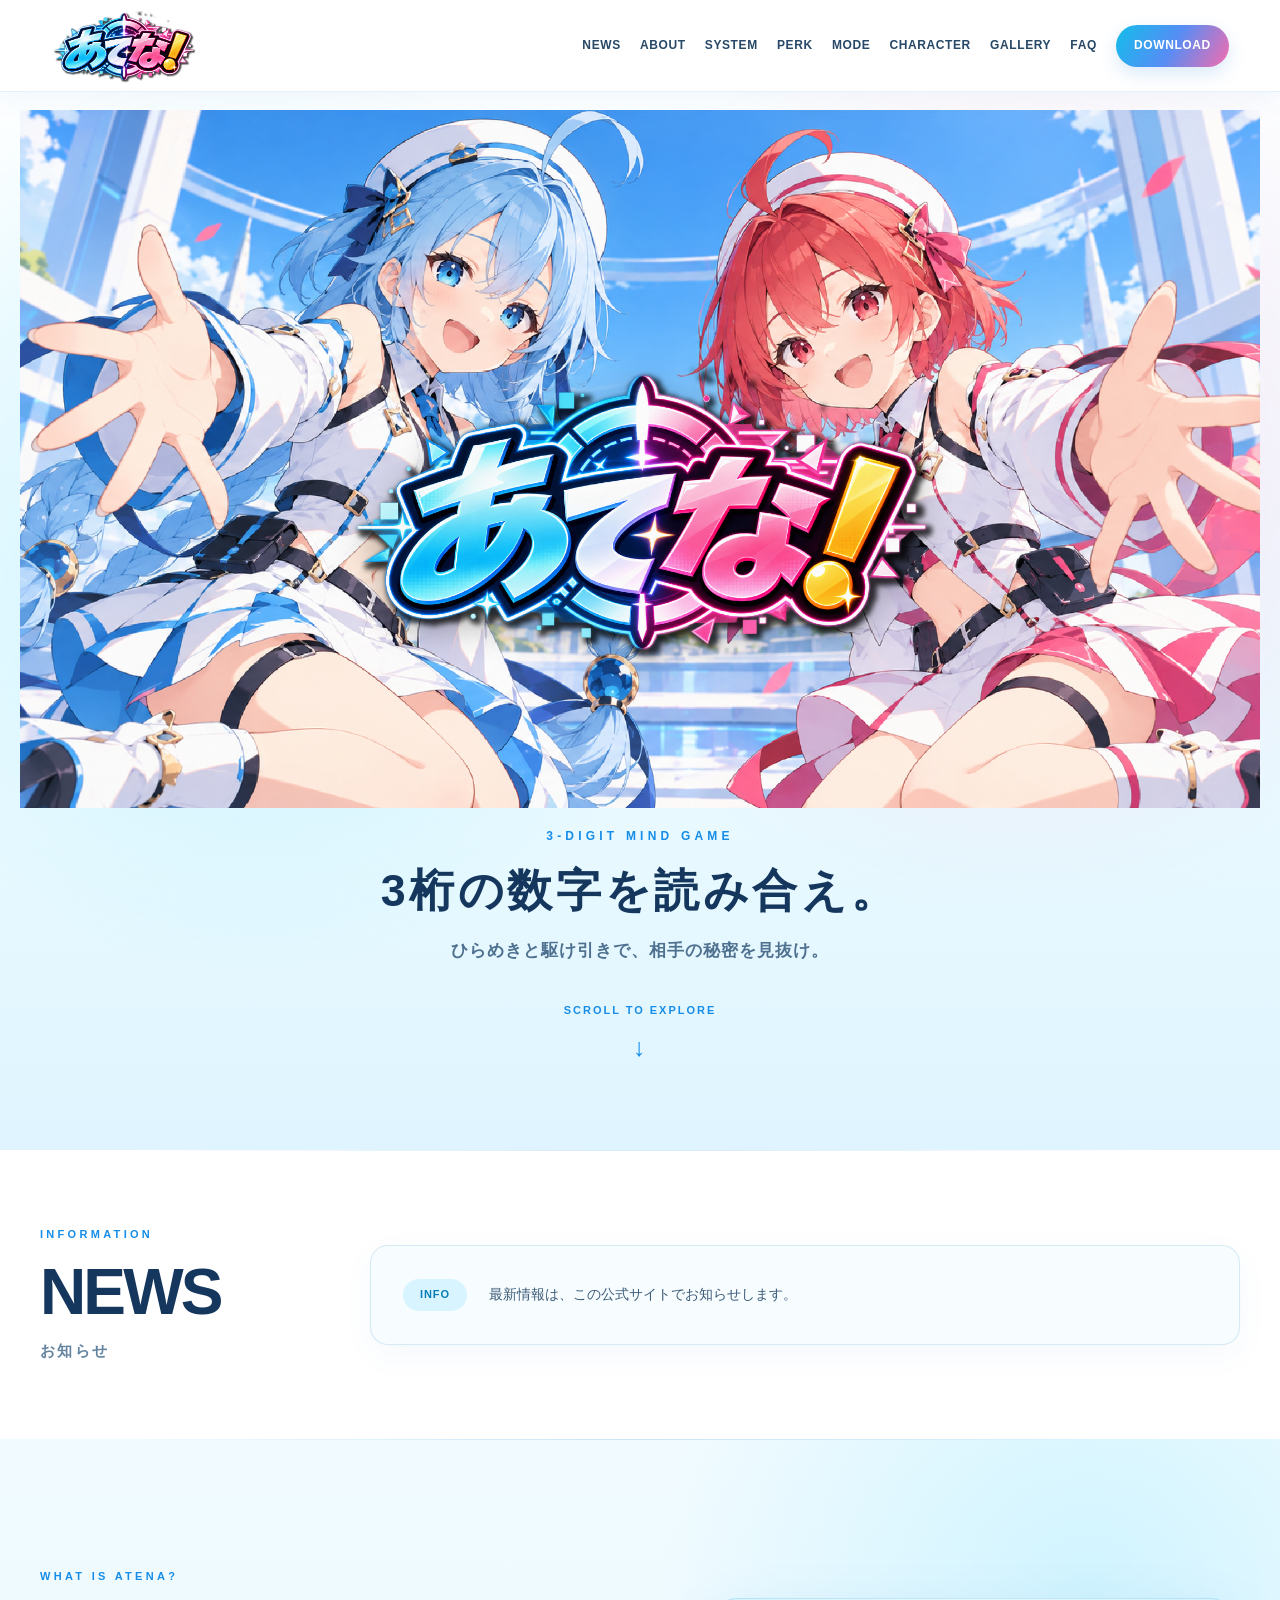
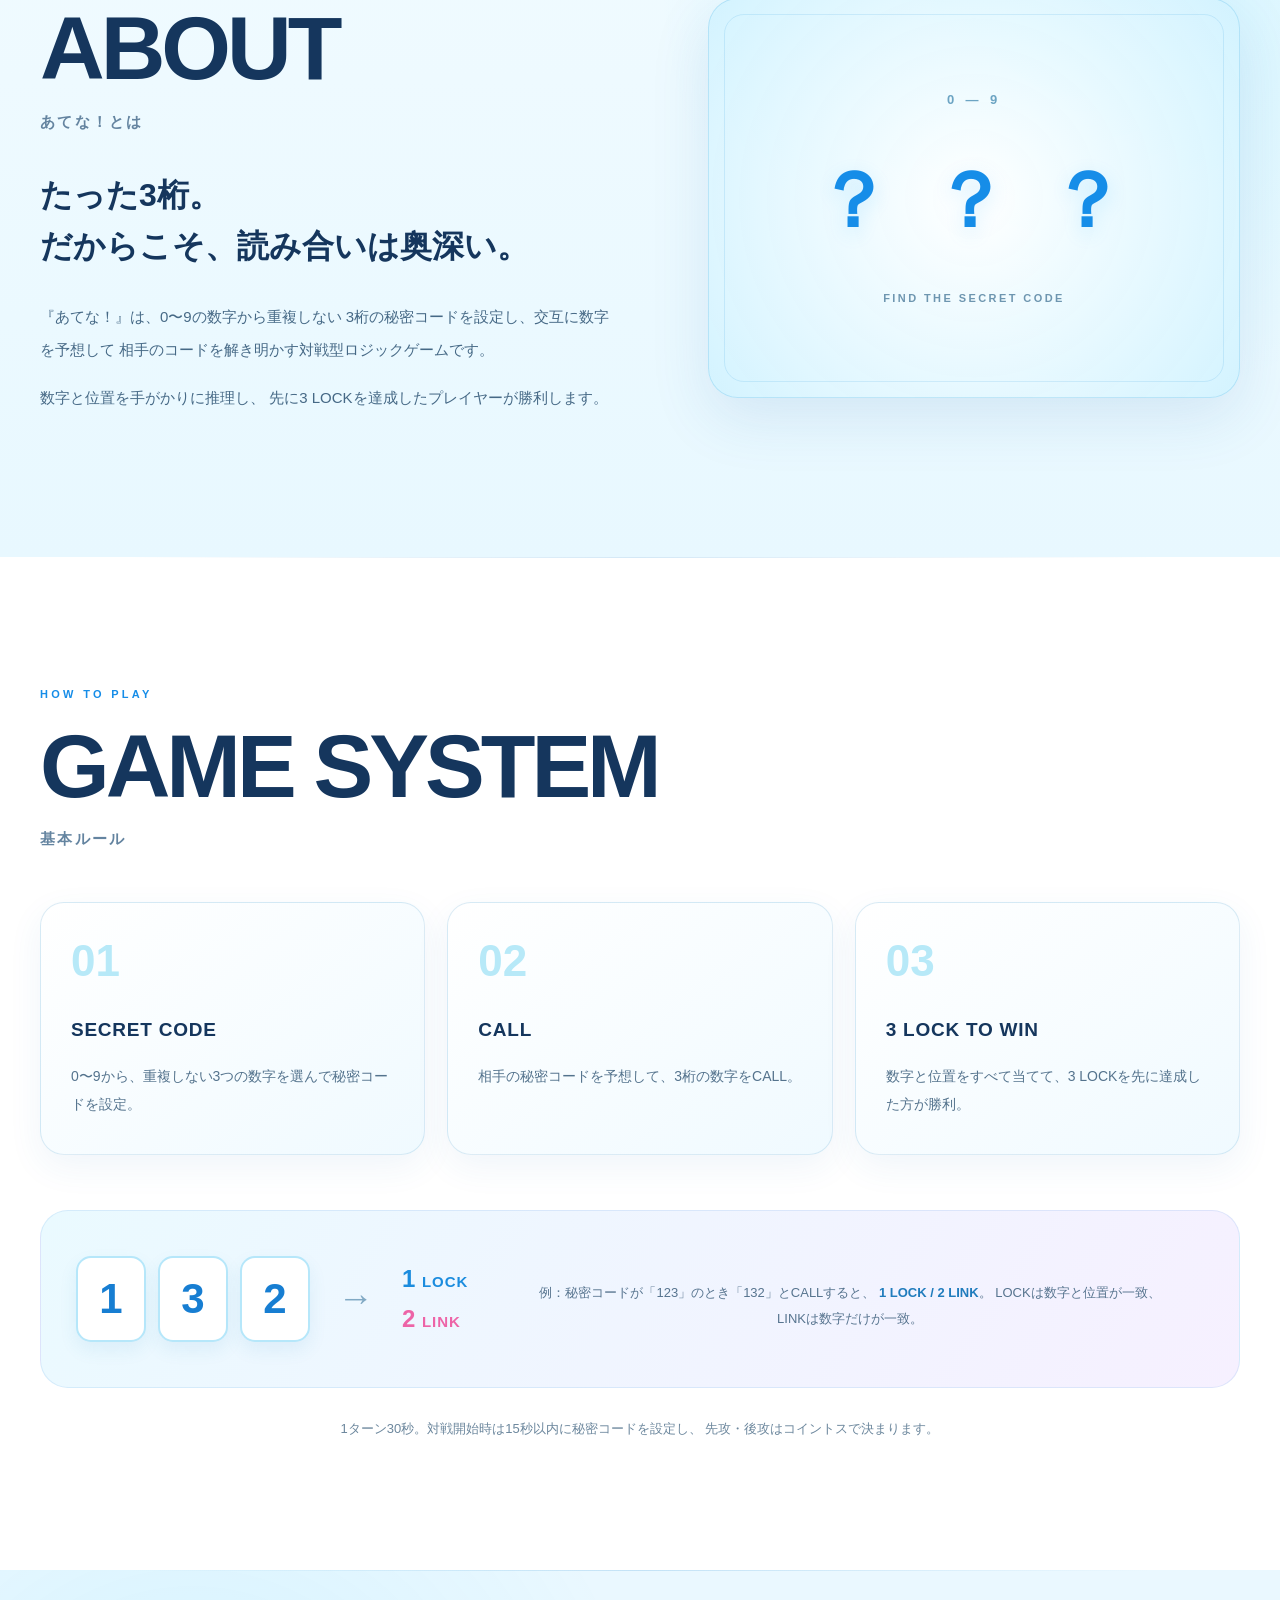
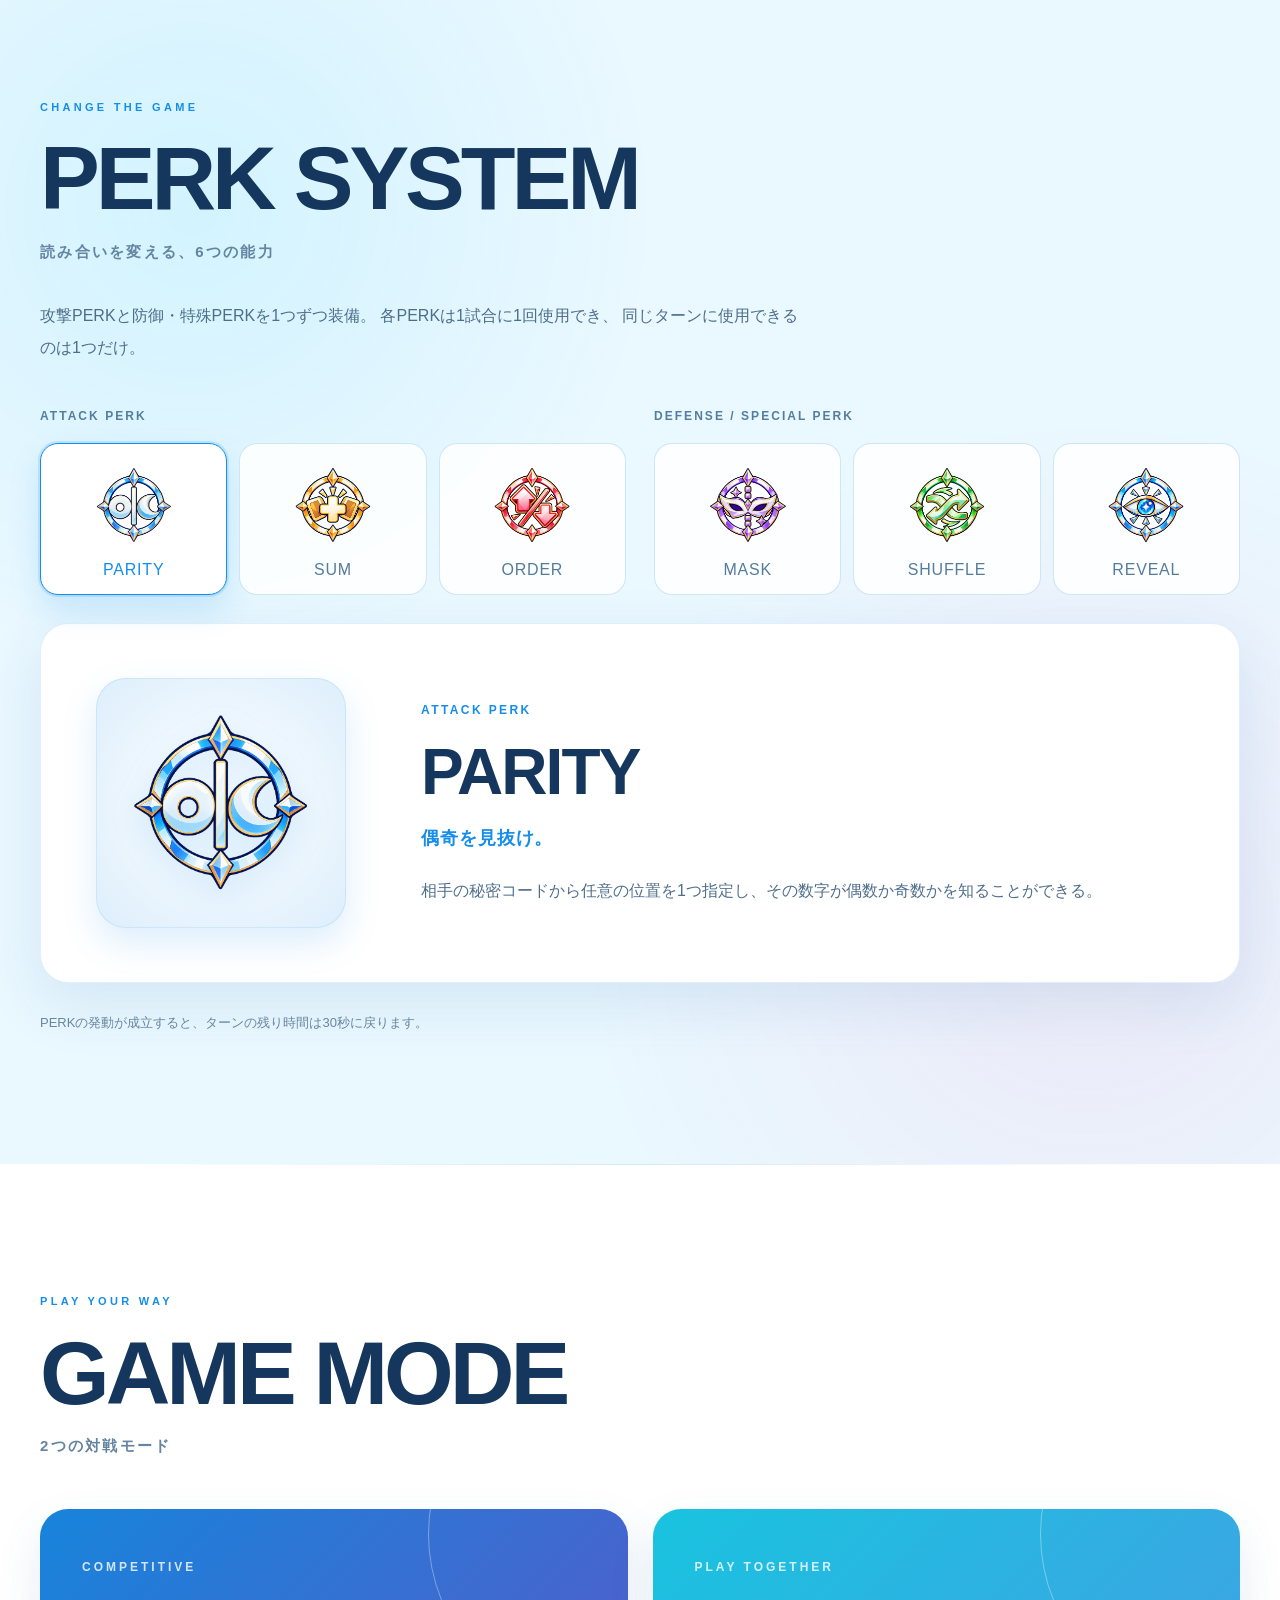
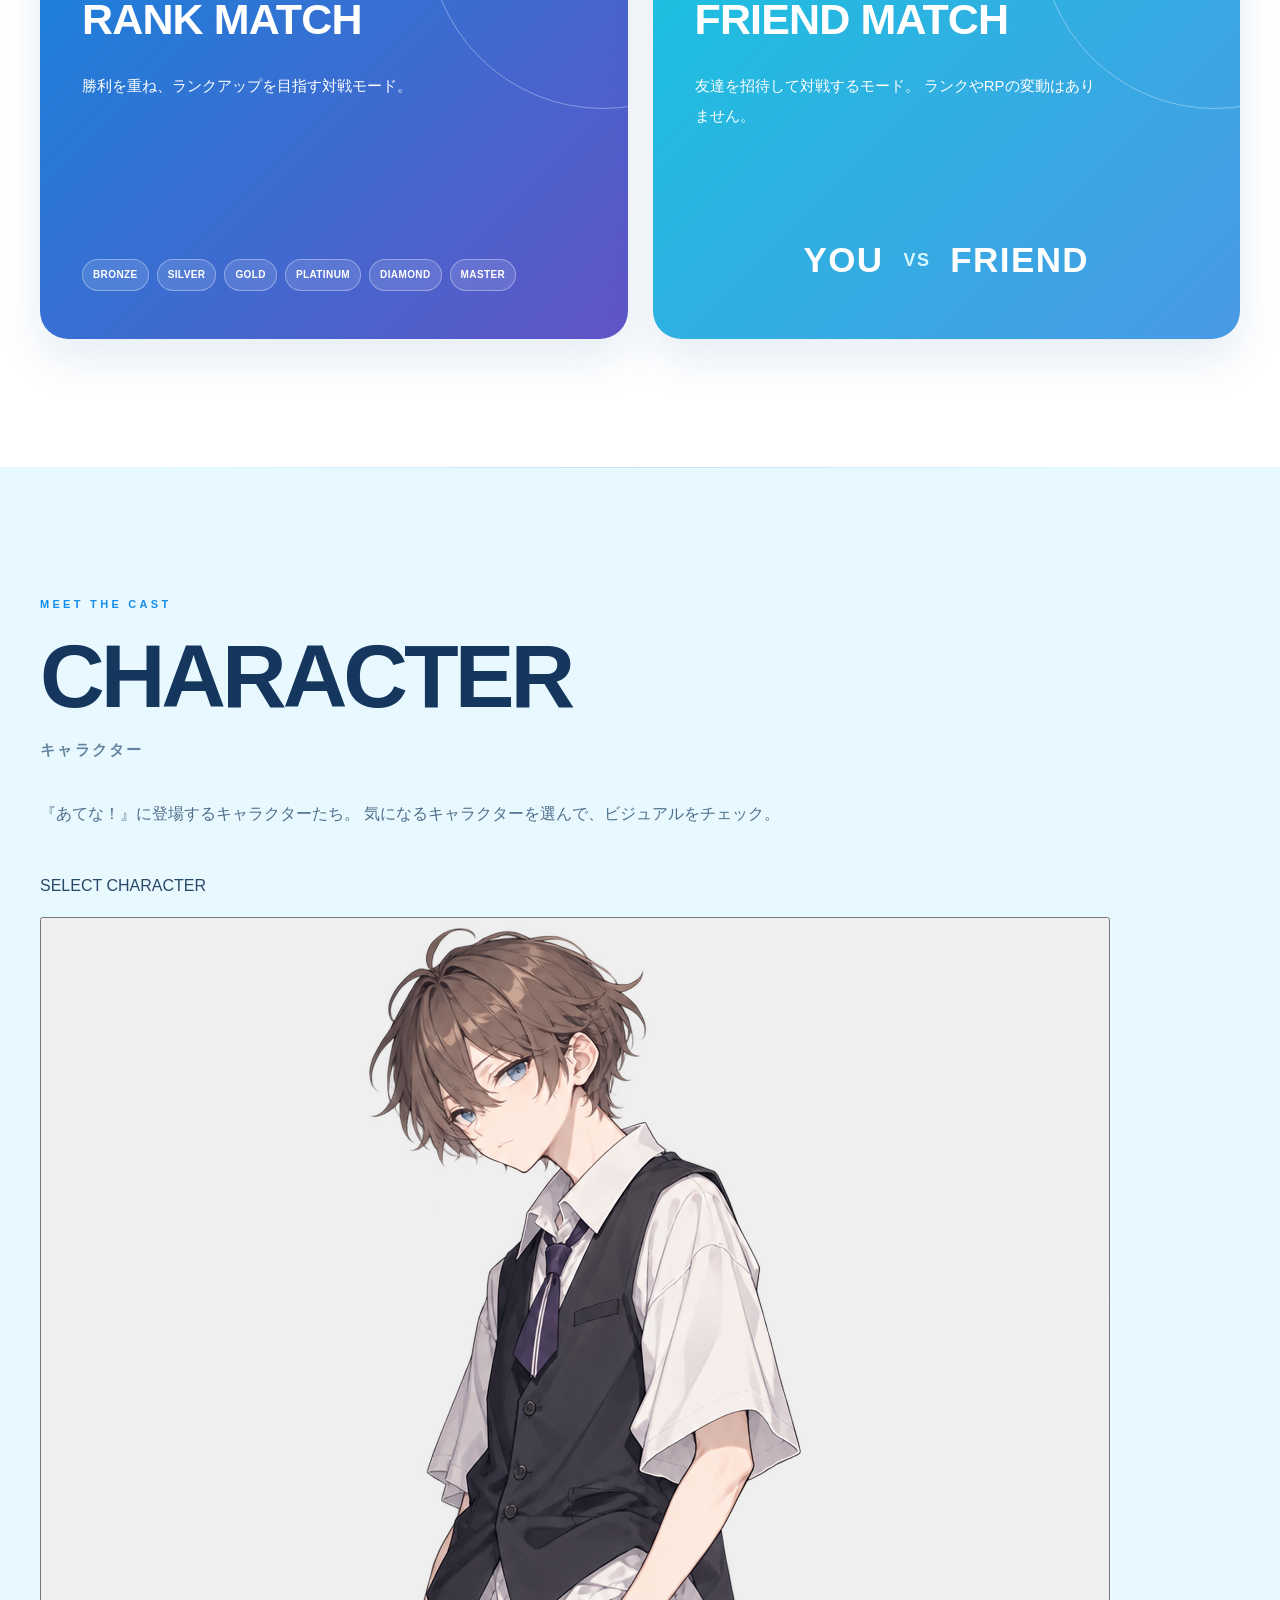
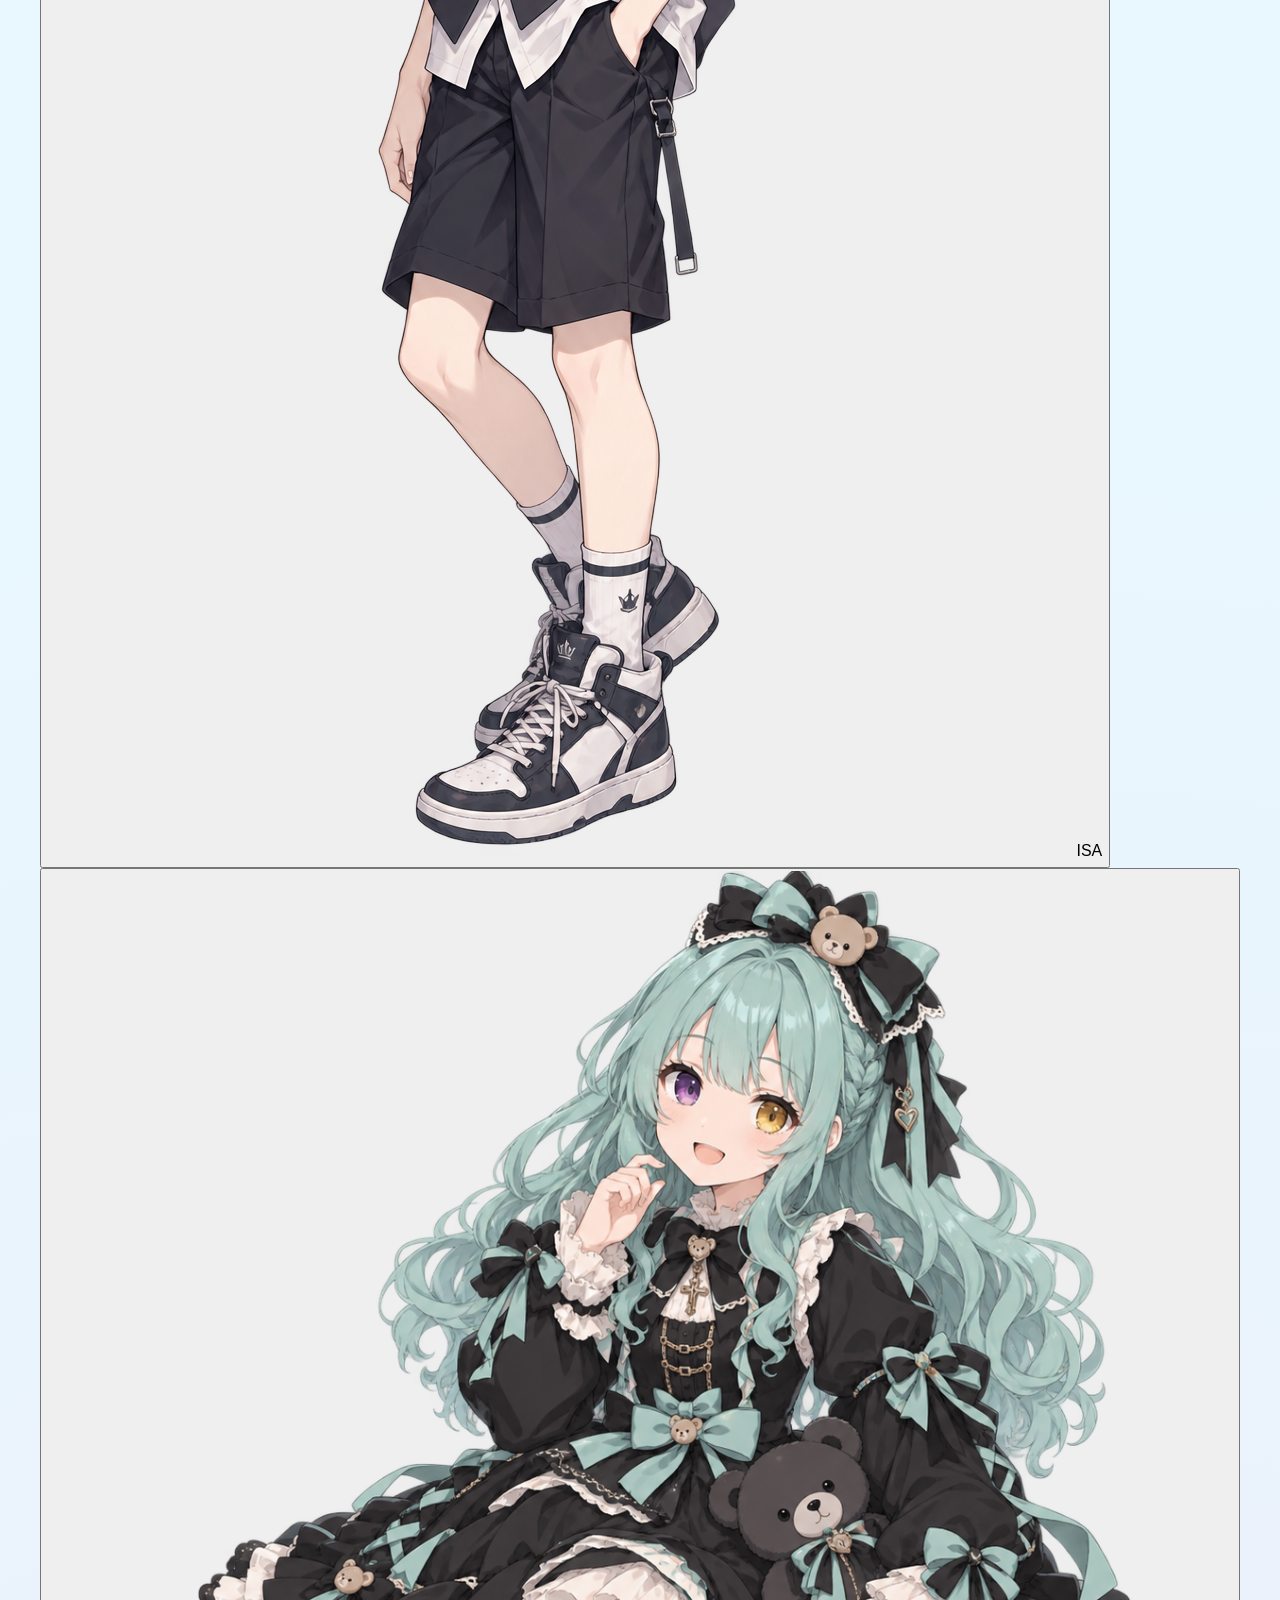
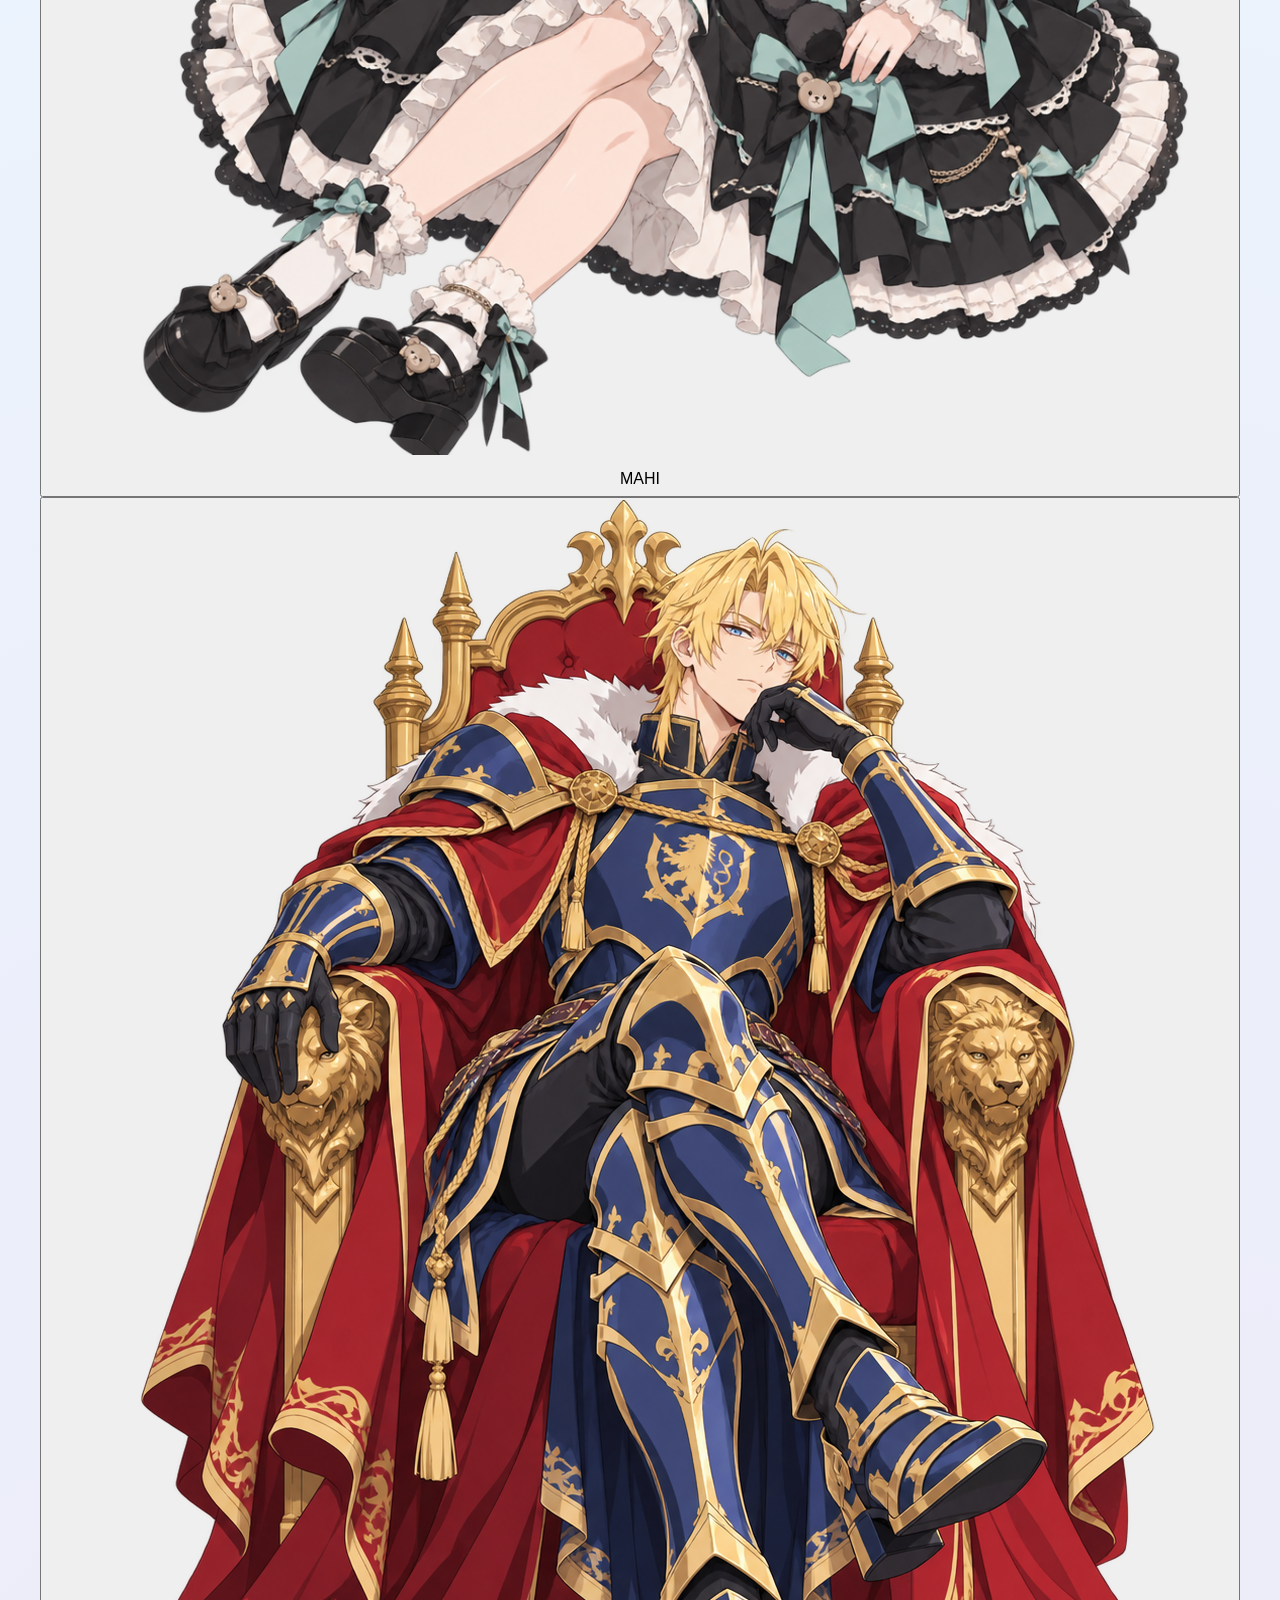
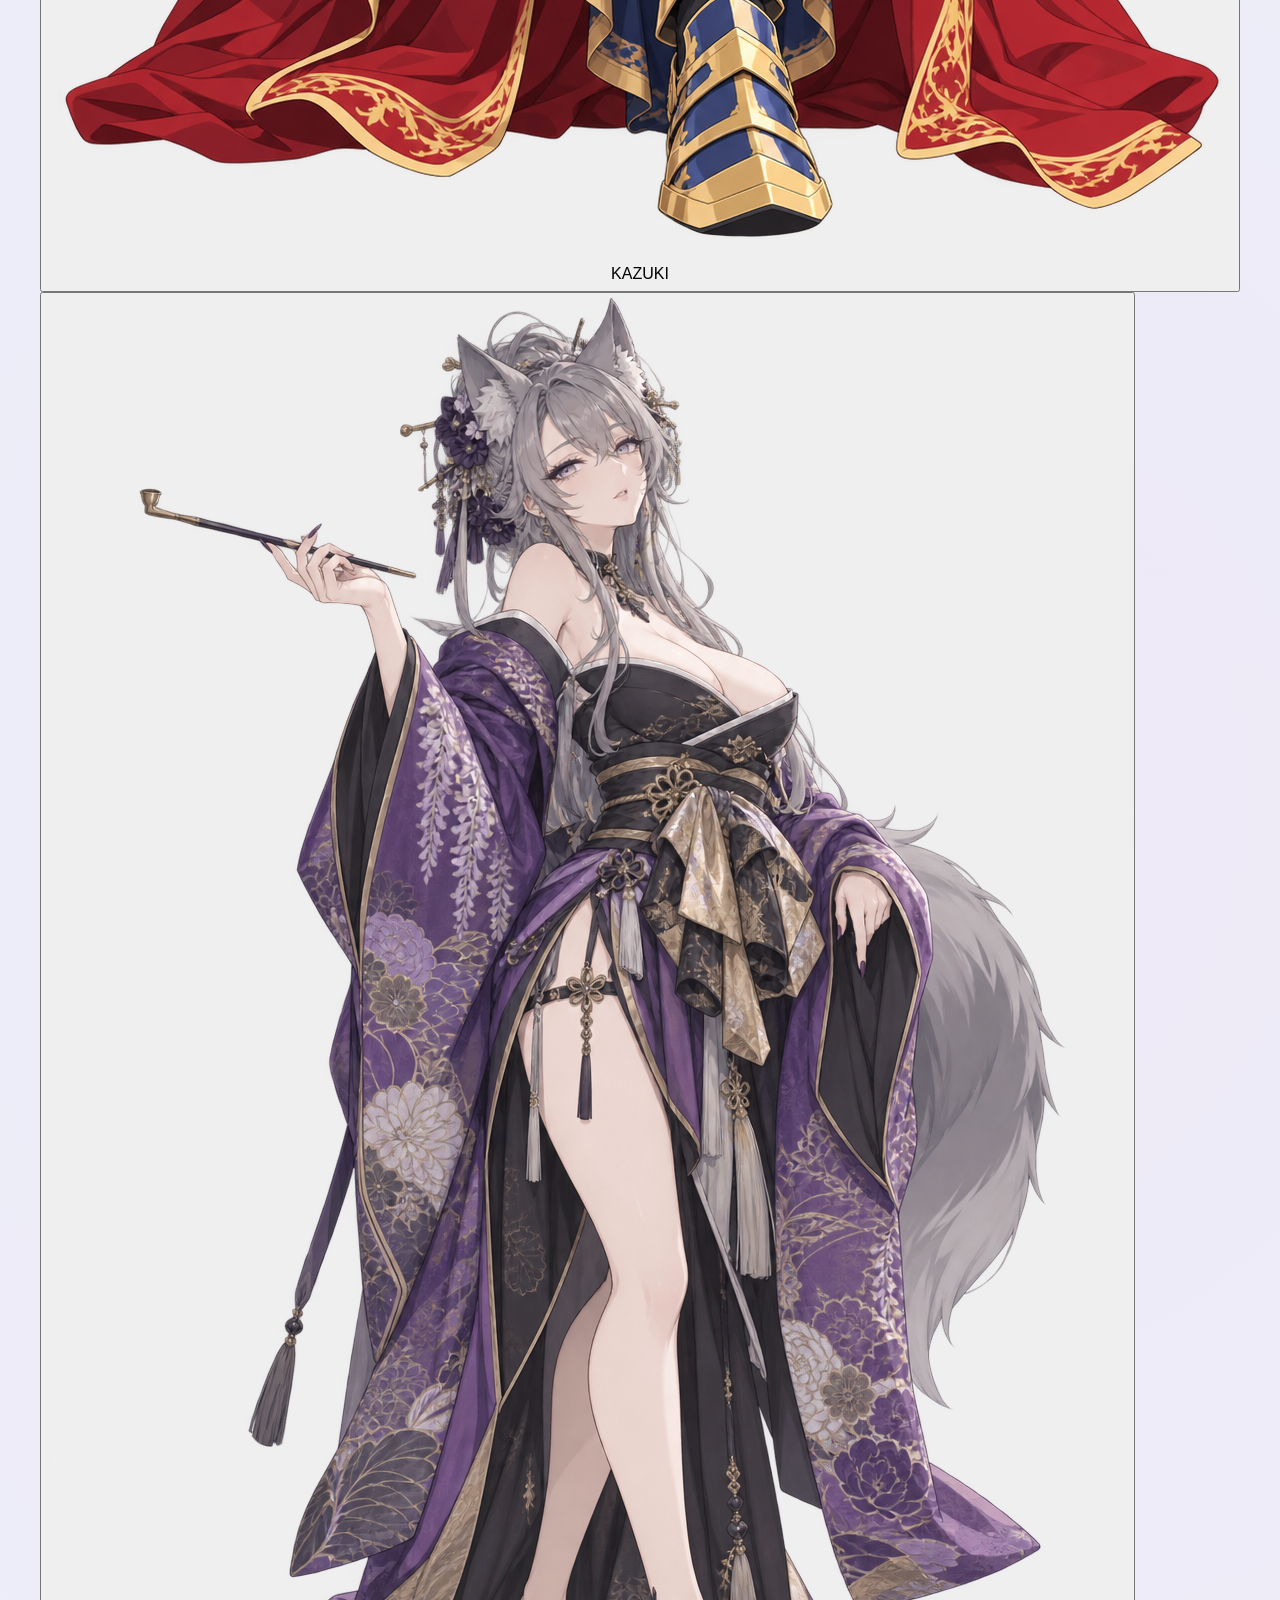
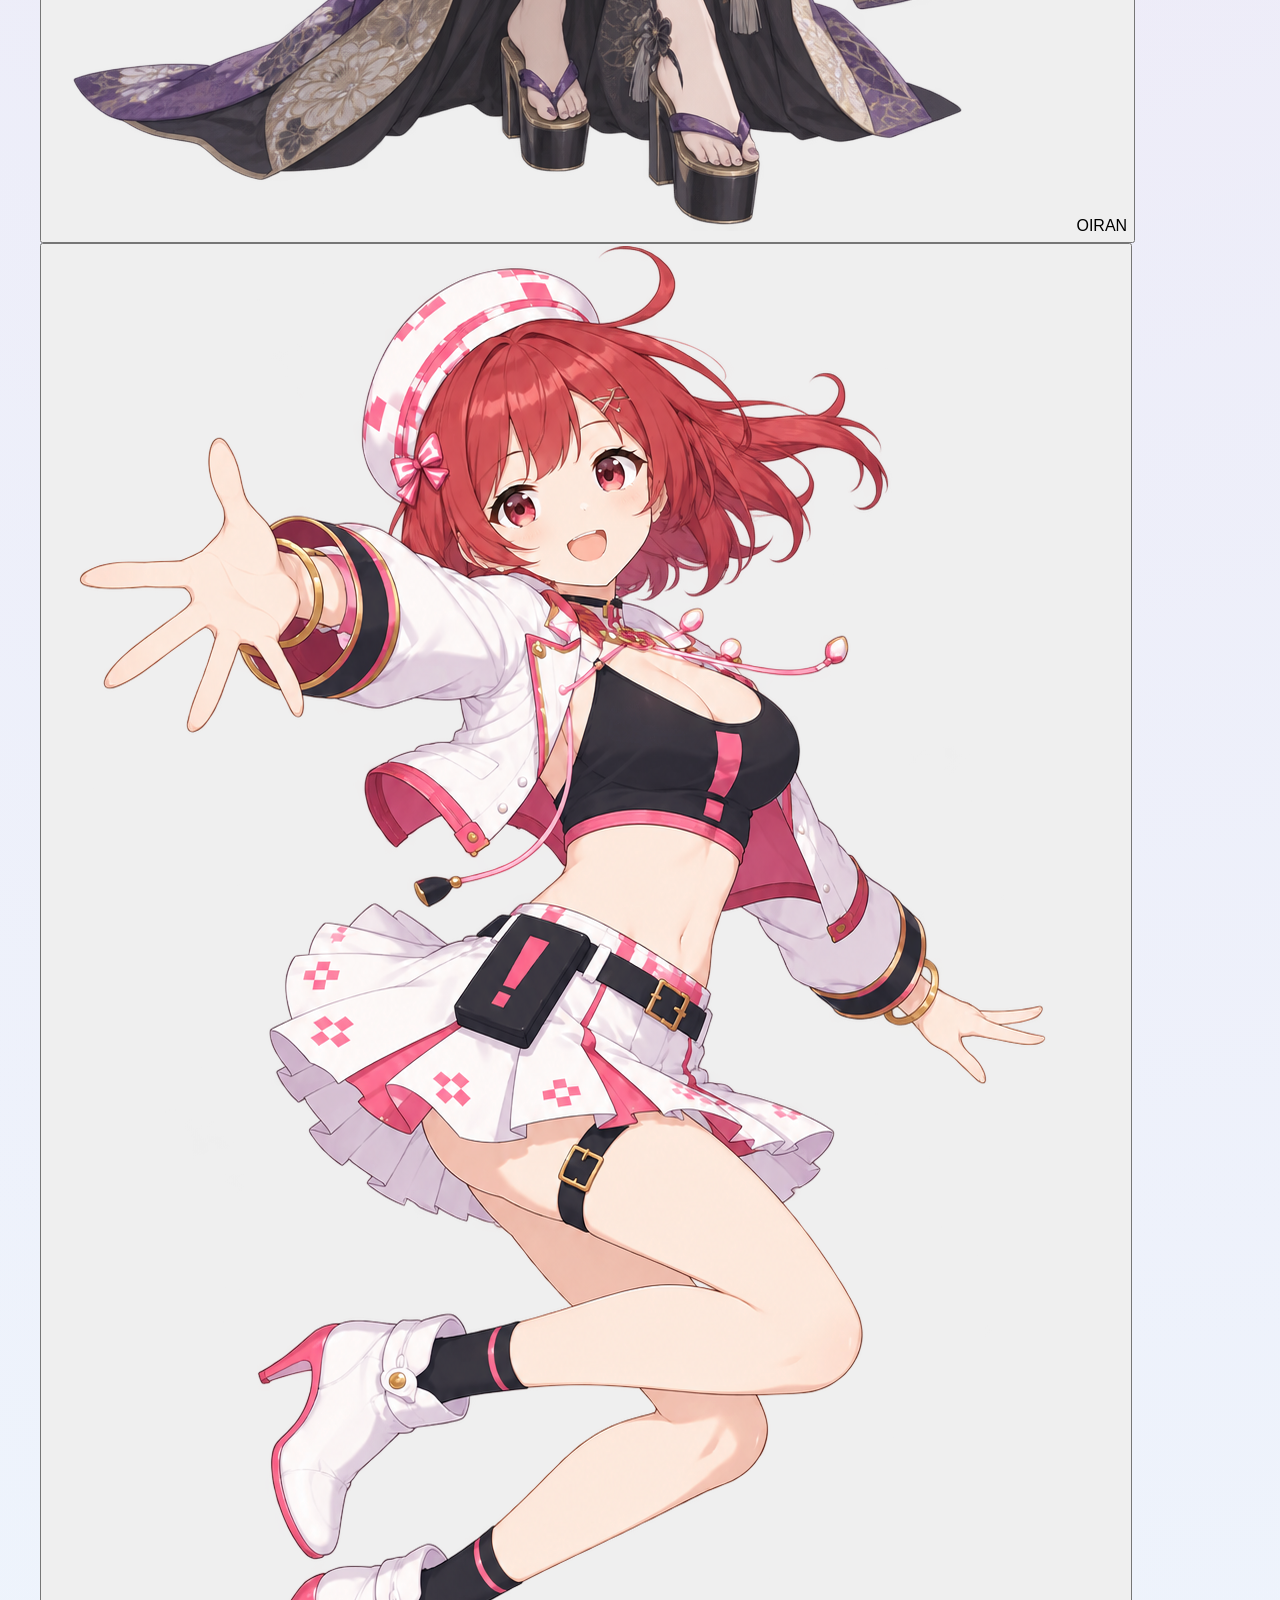
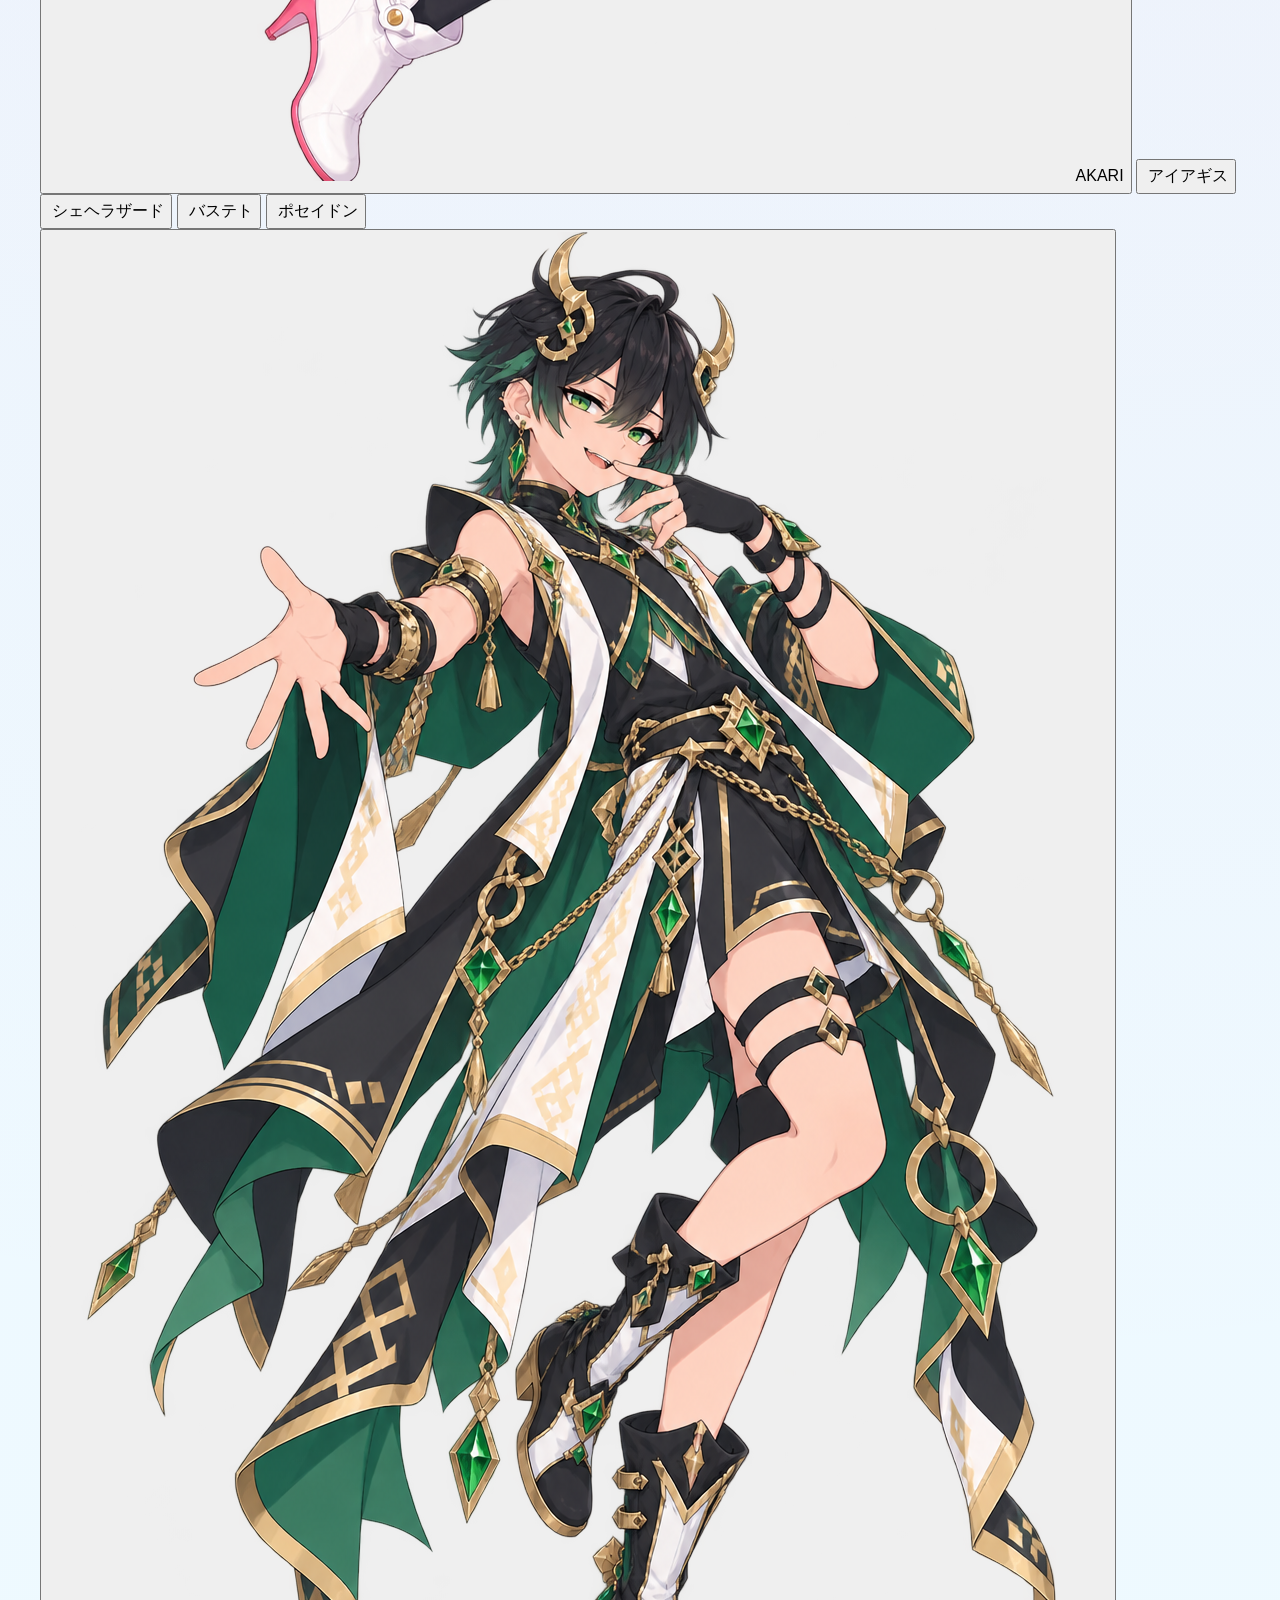
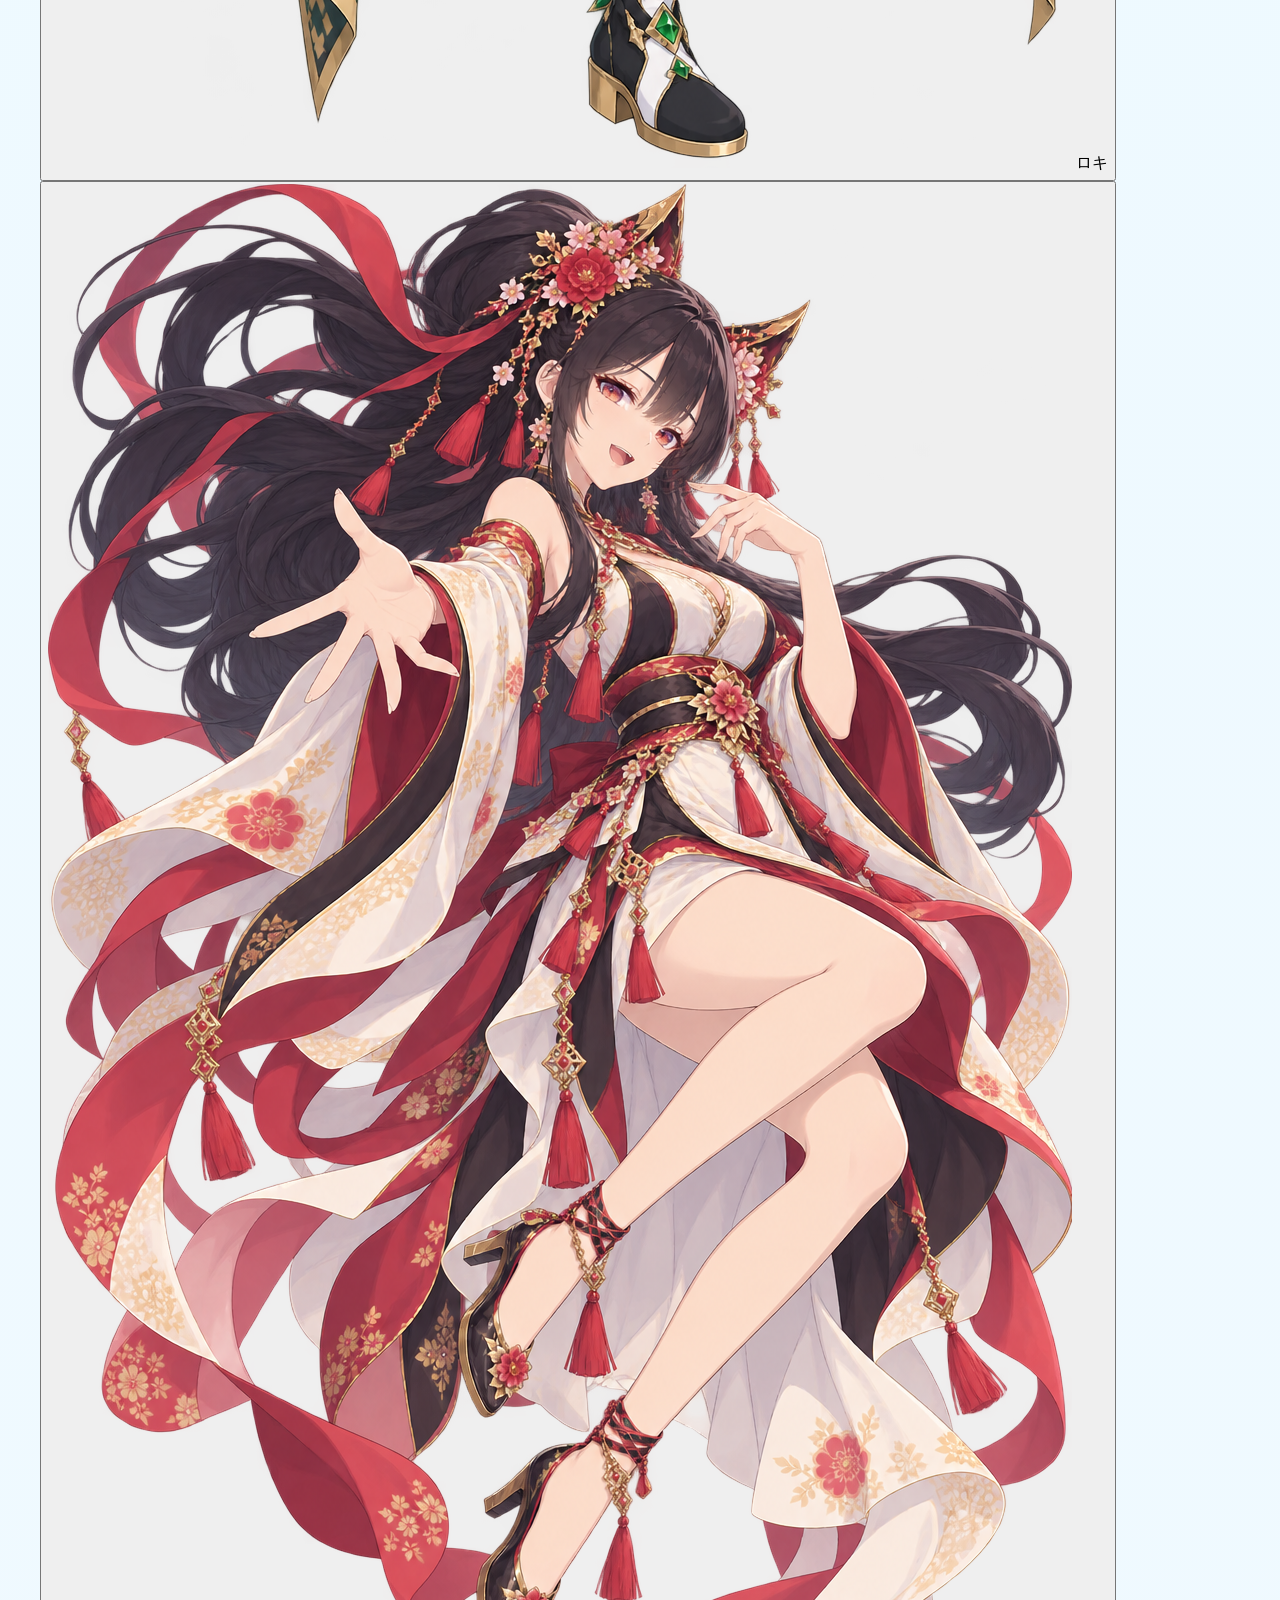
==== commit f9aa06b3: "Update index.html" ====
--- a/index.html
+++ b/index.html
@@ -21,14 +21,17 @@
   <meta property="og:type" content="website">
   <meta property="og:locale" content="ja_JP">
   <meta property="og:title" content="あてな！｜公式サイト">
+
   <meta
     property="og:description"
     content="3桁の数字を読み合え。iPhone向け対戦型ロジックゲーム。"
   >
+
   <meta
     property="og:url"
     content="https://tkapplab22-lab.github.io/atena-official/"
   >
+
   <meta
     property="og:image"
     content="https://tkapplab22-lab.github.io/atena-official/HP.png"
@@ -477,7 +480,11 @@
 
     <!-- CHARACTER -->
 
-    <section class="section section-character" id="character" aria-labelledby="character-title">
+    <section
+      class="section section-character"
+      id="character"
+      aria-labelledby="character-title"
+    >
 
       <div class="section-inner">
 
@@ -488,39 +495,251 @@
         </div>
 
         <p class="section-intro">
-          個性豊かなキャラクターたち。
-          立ち絵とプロフィールは順次公開予定です。
+          『あてな！』に登場するキャラクターたち。
+          気になるキャラクターを選んで、ビジュアルをチェック。
         </p>
 
-        <div class="character-showcase">
-
-          <div class="character-art" aria-hidden="true">
-            <span>CHARACTER<br>VISUAL</span>
-          </div>
-
-          <div class="character-info">
-
-            <p class="character-count" id="character-count">
-              01 / 13
-            </p>
-
-            <h3 id="character-name">
-              キャラクター 01
-            </h3>
-
-            <p class="character-note">
-              ※ キャラクター名・画像は公開素材に合わせて更新します。
-            </p>
-
-            <div class="character-controls">
-
-              <button id="character-prev" type="button" aria-label="前のキャラクター">
-                ←
-              </button>
-
-              <button id="character-next" type="button" aria-label="次のキャラクター">
-                →
-              </button>
+        <div class="character-layout">
+
+          <!-- CHARACTER SELECT -->
+
+          <div class="character-select-area">
+
+            <p class="character-select-title">
+              SELECT CHARACTER
+            </p>
+
+            <div
+              class="character-list"
+              id="character-list"
+              role="group"
+              aria-label="キャラクター選択"
+            >
+
+              <button
+                class="character-select-item is-active"
+                type="button"
+                data-character="0"
+                data-name="ISA"
+                data-image="images/characters/isa.png"
+                aria-pressed="true"
+                aria-label="ISAを表示"
+              >
+                <img src="images/characters/isa.png" alt="" loading="lazy">
+                <span>ISA</span>
+              </button>
+
+              <button
+                class="character-select-item"
+                type="button"
+                data-character="1"
+                data-name="MAHI"
+                data-image="images/characters/mahi.png"
+                aria-pressed="false"
+                aria-label="MAHIを表示"
+              >
+                <img src="images/characters/mahi.png" alt="" loading="lazy">
+                <span>MAHI</span>
+              </button>
+
+              <button
+                class="character-select-item"
+                type="button"
+                data-character="2"
+                data-name="KAZUKI"
+                data-image="images/characters/kazuki.png"
+                aria-pressed="false"
+                aria-label="KAZUKIを表示"
+              >
+                <img src="images/characters/kazuki.png" alt="" loading="lazy">
+                <span>KAZUKI</span>
+              </button>
+
+              <button
+                class="character-select-item"
+                type="button"
+                data-character="3"
+                data-name="OIRAN"
+                data-image="images/characters/oiran.png"
+                aria-pressed="false"
+                aria-label="OIRANを表示"
+              >
+                <img src="images/characters/oiran.png" alt="" loading="lazy">
+                <span>OIRAN</span>
+              </button>
+
+              <button
+                class="character-select-item"
+                type="button"
+                data-character="4"
+                data-name="AKARI"
+                data-image="images/characters/akari.png"
+                aria-pressed="false"
+                aria-label="AKARIを表示"
+              >
+                <img src="images/characters/akari.png" alt="" loading="lazy">
+                <span>AKARI</span>
+              </button>
+
+              <button
+                class="character-select-item"
+                type="button"
+                data-character="5"
+                data-name="アイアギス"
+                data-image="images/characters/アイアギス.png"
+                aria-pressed="false"
+                aria-label="アイアギスを表示"
+              >
+                <img src="images/characters/アイアギス.png" alt="" loading="lazy">
+                <span>アイアギス</span>
+              </button>
+
+              <button
+                class="character-select-item"
+                type="button"
+                data-character="6"
+                data-name="シェヘラザード"
+                data-image="images/characters/シェヘラザード.png"
+                aria-pressed="false"
+                aria-label="シェヘラザードを表示"
+              >
+                <img src="images/characters/シェヘラザード.png" alt="" loading="lazy">
+                <span>シェヘラザード</span>
+              </button>
+
+              <button
+                class="character-select-item"
+                type="button"
+                data-character="7"
+                data-name="バステト"
+                data-image="images/characters/バステト.png"
+                aria-pressed="false"
+                aria-label="バステトを表示"
+              >
+                <img src="images/characters/バステト.png" alt="" loading="lazy">
+                <span>バステト</span>
+              </button>
+
+              <button
+                class="character-select-item"
+                type="button"
+                data-character="8"
+                data-name="ポセイドン"
+                data-image="images/characters/ポセイドン.png"
+                aria-pressed="false"
+                aria-label="ポセイドンを表示"
+              >
+                <img src="images/characters/ポセイドン.png" alt="" loading="lazy">
+                <span>ポセイドン</span>
+              </button>
+
+              <button
+                class="character-select-item"
+                type="button"
+                data-character="9"
+                data-name="ロキ"
+                data-image="images/characters/ロキ.png"
+                aria-pressed="false"
+                aria-label="ロキを表示"
+              >
+                <img src="images/characters/ロキ.png" alt="" loading="lazy">
+                <span>ロキ</span>
+              </button>
+
+              <button
+                class="character-select-item"
+                type="button"
+                data-character="10"
+                data-name="妲己"
+                data-image="images/characters/妲己.png"
+                aria-pressed="false"
+                aria-label="妲己を表示"
+              >
+                <img src="images/characters/妲己.png" alt="" loading="lazy">
+                <span>妲己</span>
+              </button>
+
+              <button
+                class="character-select-item"
+                type="button"
+                data-character="11"
+                data-name="哪吒"
+                data-image="images/characters/哪吒.png"
+                aria-pressed="false"
+                aria-label="哪吒を表示"
+              >
+                <img src="images/characters/哪吒.png" alt="" loading="lazy">
+                <span>哪吒</span>
+              </button>
+
+              <button
+                class="character-select-item"
+                type="button"
+                data-character="12"
+                data-name="ATENA"
+                data-image="images/characters/atena.png"
+                aria-pressed="false"
+                aria-label="ATENAを表示"
+              >
+                <img src="images/characters/atena.png" alt="" loading="lazy">
+                <span>ATENA</span>
+              </button>
+
+            </div>
+
+          </div>
+
+          <!-- CHARACTER VISUAL -->
+
+          <div class="character-showcase">
+
+            <div class="character-art" id="character-art">
+
+              <img
+                id="character-image"
+                class="character-main-image"
+                src="images/characters/isa.png"
+                alt="ISAのキャラクター立ち絵"
+                loading="lazy"
+              >
+
+            </div>
+
+            <!-- CHARACTER INFORMATION -->
+
+            <div class="character-info">
+
+              <p class="character-info-label">
+                CHARACTER PROFILE
+              </p>
+
+              <p class="character-count" id="character-count">
+                01 / 13
+              </p>
+
+              <h3 id="character-name">
+                ISA
+              </h3>
+
+              <div class="character-controls">
+
+                <button
+                  id="character-prev"
+                  type="button"
+                  aria-label="前のキャラクター"
+                >
+                  <span aria-hidden="true">←</span>
+                </button>
+
+                <button
+                  id="character-next"
+                  type="button"
+                  aria-label="次のキャラクター"
+                >
+                  <span aria-hidden="true">→</span>
+                </button>
+
+              </div>
 
             </div>
 
--- a/css/lp.css
+++ b/css/lp.css
@@ -1,11 +1,6 @@
 /* =========================================================
    ATENA! OFFICIAL WEBSITE
    Landing Page Stylesheet
-   ========================================================= */
-
-
-/* =========================================================
-   01. DESIGN TOKENS
    ========================================================= */
 
 :root {
@@ -16,27 +11,17 @@
   --atena-blue: #168de8;
   --atena-pink: #ff5aa9;
   --atena-purple: #8765ed;
-
   --atena-navy: #15365d;
   --atena-text: #274867;
   --atena-muted: #6886a0;
-
   --atena-line: rgba(30, 130, 190, 0.15);
-
-  --atena-shadow:
-    0 20px 60px rgba(40, 110, 170, 0.12);
-
+  --atena-shadow: 0 20px 60px rgba(40, 110, 170, 0.12);
   --atena-radius: 24px;
-
   --atena-header-height: 76px;
-
   --atena-content-width: 1200px;
 }
 
-
-/* =========================================================
-   02. BASE
-   ========================================================= */
+/* BASE */
 
 html {
   scroll-behavior: smooth;
@@ -46,28 +31,11 @@
 body.lp-page {
   margin: 0;
   padding: 0;
-
   min-height: 100vh;
-
-  background:
-    linear-gradient(
-      180deg,
-      #f0fcff 0%,
-      #e6f8ff 45%,
-      #f7fcff 100%
-    );
-
+  background: linear-gradient(180deg, #f0fcff 0%, #e6f8ff 45%, #f7fcff 100%);
   color: var(--atena-text);
-
-  font-family:
-    -apple-system,
-    BlinkMacSystemFont,
-    "Hiragino Sans",
-    "Noto Sans JP",
-    sans-serif;
-
+  font-family: -apple-system, BlinkMacSystemFont, "Hiragino Sans", "Noto Sans JP", sans-serif;
   line-height: 1.8;
-
   overflow-x: hidden;
 }
 
@@ -105,14 +73,10 @@
   position: fixed;
   top: -100px;
   left: 16px;
-
   z-index: 9999;
-
   padding: 12px 20px;
-
   background: #ffffff;
   color: #15365d;
-
   border-radius: 10px;
 }
 
@@ -120,60 +84,40 @@
   top: 12px;
 }
 
-
-/* =========================================================
-   03. HEADER
-   ========================================================= */
+/* HEADER */
 
 .site-header {
   position: fixed;
   top: 0;
   left: 0;
-
   z-index: 1000;
-
   width: 100%;
   min-height: var(--atena-header-height);
-
   display: flex;
   align-items: center;
   justify-content: space-between;
-
   gap: 24px;
-
   padding: 8px clamp(20px, 4vw, 64px);
-
   background: rgba(255, 255, 255, 0.88);
-
-  border-bottom:
-    1px solid rgba(50, 140, 200, 0.12);
-
+  border-bottom: 1px solid rgba(50, 140, 200, 0.12);
   backdrop-filter: blur(18px);
   -webkit-backdrop-filter: blur(18px);
-
-  box-shadow:
-    0 5px 30px rgba(40, 110, 170, 0.06);
+  box-shadow: 0 5px 30px rgba(40, 110, 170, 0.06);
 }
 
 .brand {
   position: relative;
-
   display: flex;
   align-items: center;
-
   flex-shrink: 0;
-
   width: 145px;
-
   text-decoration: none;
 }
 
 .brand img {
   display: block;
-
   width: 100%;
   height: auto;
-
   object-fit: contain;
 }
 
@@ -181,55 +125,34 @@
   display: flex;
   align-items: center;
   justify-content: flex-end;
-
   flex-wrap: wrap;
-
   gap: clamp(12px, 1.5vw, 25px);
 }
 
 .site-nav a {
   position: relative;
-
   display: inline-flex;
   align-items: center;
   justify-content: center;
-
   min-height: 40px;
-
   color: #274867;
-
   font-size: 12px;
   font-weight: 900;
-
   letter-spacing: 0.05em;
-
   text-decoration: none;
-
-  transition:
-    color 0.25s ease,
-    transform 0.25s ease;
+  transition: color 0.25s ease, transform 0.25s ease;
 }
 
 .site-nav a:not(.nav-download)::after {
   content: "";
-
   position: absolute;
   bottom: 3px;
   left: 0;
-
   width: 100%;
   height: 2px;
-
-  background:
-    linear-gradient(
-      90deg,
-      var(--atena-cyan),
-      var(--atena-pink)
-    );
-
+  background: linear-gradient(90deg, var(--atena-cyan), var(--atena-pink));
   transform: scaleX(0);
   transform-origin: center;
-
   transition: transform 0.25s ease;
 }
 
@@ -243,28 +166,15 @@
 
 .site-nav .nav-download {
   min-height: 42px;
-
   padding: 0 18px;
-
   color: #ffffff;
-
   border-radius: 999px;
-
-  background:
-    linear-gradient(
-      120deg,
-      #13bdeb,
-      #568df4,
-      #f56cae
-    );
-
-  box-shadow:
-    0 7px 18px rgba(50, 140, 220, 0.18);
+  background: linear-gradient(120deg, #13bdeb, #568df4, #f56cae);
+  box-shadow: 0 7px 18px rgba(50, 140, 220, 0.18);
 }
 
 .site-nav .nav-download:hover {
   color: #ffffff;
-
   transform: translateY(-2px);
 }
 
@@ -272,184 +182,115 @@
   display: none;
 }
 
-
-/* =========================================================
-   04. MAIN
-   ========================================================= */
+/* MAIN */
 
 body.lp-page .lp-main {
   display: block;
-
   width: 100%;
   min-height: 100vh;
-
   padding: 0;
   margin: 0;
 }
 
-
-/* =========================================================
-   05. HERO
-   ========================================================= */
+/* HERO */
 
 body.lp-page .lp-hero {
   position: relative;
-
   width: 100%;
   max-width: none;
-
   min-height: 100svh;
-
   margin: 0;
-
-  padding:
-    calc(var(--atena-header-height) + 34px)
-    20px
-    80px;
-
+  padding: calc(var(--atena-header-height) + 34px) 20px 80px;
   display: flex;
   flex-direction: column;
   align-items: center;
   justify-content: center;
-
   overflow: hidden;
-
   text-align: center;
-
   isolation: isolate;
 }
 
 .hero-glow {
   position: absolute;
   inset: 0;
-
   z-index: -1;
-
   background:
-    radial-gradient(
-      circle at 20% 45%,
-      rgba(0, 205, 255, 0.15),
-      transparent 38%
-    ),
-    radial-gradient(
-      circle at 80% 40%,
-      rgba(255, 85, 175, 0.13),
-      transparent 38%
-    ),
-    linear-gradient(
-      180deg,
-      #ffffff 0%,
-      #e7f9ff 75%,
-      #dff4ff 100%
-    );
+    radial-gradient(circle at 20% 45%, rgba(0, 205, 255, 0.15), transparent 38%),
+    radial-gradient(circle at 80% 40%, rgba(255, 85, 175, 0.13), transparent 38%),
+    linear-gradient(180deg, #ffffff 0%, #e7f9ff 75%, #dff4ff 100%);
 }
 
 body.lp-page .lp-visual-wrap {
   position: relative;
-
   display: block;
-
   width: 100%;
   max-width: 1250px;
-
   margin: 0 auto;
   padding: 0;
 }
 
 body.lp-page .lp-visual-wrap .lp-visual {
   position: relative;
-
   display: block;
-
   width: 100%;
   height: auto;
-
   max-width: none;
-
   margin: 0;
   padding: 0;
-
   border: 0;
   border-radius: 0;
-
   object-fit: contain;
 }
 
 body.lp-page .lp-visual-wrap .lp-logo {
   position: absolute;
-
   top: 57%;
   left: 50%;
-
   display: block;
-
   width: 48%;
   max-width: 600px;
   height: auto;
-
   margin: 0;
   padding: 0;
-
   z-index: 10;
-
   object-fit: contain;
-
   transform: translate(-50%, -50%);
-
-  filter:
-    drop-shadow(
-      0 8px 14px rgba(0, 0, 0, 0.25)
-    );
-
+  filter: drop-shadow(0 8px 14px rgba(0, 0, 0, 0.25));
   pointer-events: none;
 }
 
 .hero-text {
   position: relative;
-
   z-index: 2;
-
   width: 100%;
   max-width: 900px;
-
   margin: 0 auto;
 }
 
 .eyebrow {
   margin: 18px 0 0;
-
   color: var(--atena-blue);
-
   font-size: 12px;
   font-weight: 900;
-
   letter-spacing: 0.35em;
 }
 
 body.lp-page .lp-copy {
   margin: 12px 0 14px;
-
   padding: 0 12px;
-
   color: var(--atena-navy);
-
   font-size: clamp(25px, 3.5vw, 48px);
   font-weight: 900;
-
   letter-spacing: 0.08em;
   line-height: 1.4;
-
   text-align: center;
 }
 
 .hero-sub {
   margin: 0;
-
   color: #4f7190;
-
   font-size: clamp(13px, 1.4vw, 17px);
   font-weight: 600;
-
   letter-spacing: 0.06em;
 }
 
@@ -457,59 +298,38 @@
   display: inline-flex;
   flex-direction: column;
   align-items: center;
-
   gap: 4px;
-
   margin-top: 35px;
-
   color: var(--atena-blue);
-
   font-size: 11px;
   font-weight: 900;
-
   letter-spacing: 0.18em;
-
   text-decoration: none;
 }
 
 .hero-scroll span {
   font-size: 25px;
-
   animation: hero-arrow 2s ease-in-out infinite;
 }
 
 @keyframes hero-arrow {
-  0%,
-  100% {
-    transform: translateY(0);
-  }
-
-  50% {
-    transform: translateY(7px);
-  }
-}
-
-
-/* =========================================================
-   06. COMMON SECTION
-   ========================================================= */
+  0%, 100% { transform: translateY(0); }
+  50% { transform: translateY(7px); }
+}
+
+/* COMMON SECTIONS */
 
 .section {
   position: relative;
-
   width: 100%;
-
   padding: clamp(85px, 10vw, 150px) 24px;
-
   overflow: hidden;
 }
 
 .section-inner {
   position: relative;
-
   width: 100%;
   max-width: var(--atena-content-width);
-
   margin: 0 auto;
 }
 
@@ -519,95 +339,66 @@
 
 .section-heading h2 {
   margin: 0;
-
   color: var(--atena-navy);
-
   font-size: clamp(46px, 7vw, 92px);
   font-weight: 900;
-
   letter-spacing: -0.045em;
   line-height: 1.1;
 }
 
 .section-heading > p:last-child {
   margin: 10px 0 0;
-
   color: #6484a0;
-
   font-size: 15px;
   font-weight: 800;
-
   letter-spacing: 0.15em;
 }
 
 .section-kicker {
   margin: 0 0 12px;
-
   color: var(--atena-blue);
-
   font-size: 11px;
   font-weight: 900;
-
   letter-spacing: 0.3em;
 }
 
 .section-intro {
   max-width: 760px;
-
   margin: -15px 0 42px;
-
   color: #4d6e8b;
-
   font-size: 16px;
   line-height: 2;
 }
 
 .section-note {
   margin: 28px 0 0;
-
   color: var(--atena-muted);
-
   font-size: 13px;
   line-height: 1.9;
 }
 
 .section::before {
   content: "";
-
   position: absolute;
   top: 0;
   left: 50%;
-
   width: min(80%, 1100px);
   height: 1px;
-
   transform: translateX(-50%);
-
-  background:
-    linear-gradient(
-      90deg,
-      transparent,
-      rgba(40, 140, 210, 0.2),
-      transparent
-    );
-}
-
-
-/* =========================================================
-   07. NEWS
-   ========================================================= */
+  background: linear-gradient(90deg, transparent, rgba(40, 140, 210, 0.2), transparent);
+}
+
+/* NEWS */
 
 .section-news {
   padding-top: 75px;
   padding-bottom: 75px;
-
   background: #ffffff;
 }
 
 .section-news .section-inner {
   display: grid;
   grid-template-columns: 280px 1fr;
-
   gap: 50px;
   align-items: center;
 }
@@ -623,76 +414,47 @@
 .news-card {
   display: flex;
   align-items: center;
-
   gap: 22px;
-
   min-height: 100px;
-
   padding: 25px 32px;
-
   border: 1px solid var(--atena-line);
   border-radius: 18px;
-
   background: #f7fcff;
-
-  box-shadow:
-    0 10px 30px rgba(30, 110, 170, 0.05);
+  box-shadow: 0 10px 30px rgba(30, 110, 170, 0.05);
 }
 
 .news-tag {
   display: inline-flex;
   align-items: center;
   justify-content: center;
-
   min-width: 64px;
-
   padding: 6px 12px;
-
   border-radius: 999px;
-
   background: #d8f5ff;
-
   color: #087db6;
-
   font-size: 11px;
   font-weight: 900;
-
   letter-spacing: 0.08em;
 }
 
 .news-card p {
   margin: 0;
-
   color: #3c5c78;
-
   font-size: 14px;
 }
 
-
-/* =========================================================
-   08. ABOUT
-   ========================================================= */
+/* ABOUT */
 
 .section-about {
   background:
-    radial-gradient(
-      circle at 85% 20%,
-      rgba(0, 200, 255, 0.13),
-      transparent 35%
-    ),
-    linear-gradient(
-      180deg,
-      #f1fbff,
-      #e8f8ff
-    );
+    radial-gradient(circle at 85% 20%, rgba(0, 200, 255, 0.13), transparent 35%),
+    linear-gradient(180deg, #f1fbff, #e8f8ff);
 }
 
 .split-layout {
   display: grid;
   grid-template-columns: 1fr 0.9fr;
-
   gap: clamp(40px, 6vw, 100px);
-
   align-items: center;
 }
 
@@ -702,99 +464,67 @@
 
 .section-about .lead {
   margin: 0 0 28px;
-
   color: var(--atena-navy);
-
   font-size: clamp(23px, 2.5vw, 35px);
   font-weight: 900;
-
   line-height: 1.6;
 }
 
 .section-about .split-layout > div:first-child > p:not(.lead) {
   max-width: 580px;
-
   color: #466986;
-
   font-size: 15px;
   line-height: 2.2;
 }
 
 .about-graphic {
   position: relative;
-
   display: flex;
   flex-direction: column;
   align-items: center;
   justify-content: center;
-
   gap: 20px;
-
   min-height: 400px;
-
   padding: 35px;
-
   border: 1px solid rgba(40, 160, 220, 0.2);
   border-radius: 30px;
-
-  background:
-    radial-gradient(
-      circle at center,
-      rgba(255, 255, 255, 0.95),
-      rgba(209, 242, 255, 0.9)
-    );
-
+  background: radial-gradient(circle at center, rgba(255, 255, 255, 0.95), rgba(209, 242, 255, 0.9));
   box-shadow: var(--atena-shadow);
-
   overflow: hidden;
 }
 
 .about-graphic::before {
   content: "";
-
   position: absolute;
   inset: 15px;
-
   border: 1px solid rgba(40, 150, 220, 0.14);
   border-radius: 20px;
-
   pointer-events: none;
 }
 
 .about-graphic > span {
   color: #6ca4c3;
-
   font-size: 13px;
   font-weight: 900;
-
   letter-spacing: 0.3em;
 }
 
 .about-graphic strong {
   color: #168de8;
-
   font-size: clamp(48px, 6vw, 80px);
   font-weight: 900;
-
   letter-spacing: 0.12em;
-
-  text-shadow:
-    0 6px 20px rgba(0, 160, 255, 0.16);
+  text-shadow: 0 6px 20px rgba(0, 160, 255, 0.16);
 }
 
 .about-graphic small {
   color: #6e96b0;
-
   font-size: 11px;
   font-weight: 900;
-
   letter-spacing: 0.22em;
 }
 
-
-/* =========================================================
-   09. GAME SYSTEM
-   ========================================================= */
+/* GAME SYSTEM */
 
 .section-system {
   background: #ffffff;
@@ -803,98 +533,59 @@
 .system-grid {
   display: grid;
   grid-template-columns: repeat(3, minmax(0, 1fr));
-
   gap: 22px;
 }
 
 .info-card {
   position: relative;
-
   min-height: 250px;
-
   padding: 36px 30px;
-
   border: 1px solid var(--atena-line);
   border-radius: var(--atena-radius);
-
-  background:
-    linear-gradient(
-      145deg,
-      #ffffff,
-      #f0faff
-    );
-
-  box-shadow:
-    0 12px 35px rgba(40, 120, 180, 0.07);
-
-  transition:
-    transform 0.3s ease,
-    box-shadow 0.3s ease;
+  background: linear-gradient(145deg, #ffffff, #f0faff);
+  box-shadow: 0 12px 35px rgba(40, 120, 180, 0.07);
+  transition: transform 0.3s ease, box-shadow 0.3s ease;
 }
 
 .info-card:hover {
   transform: translateY(-6px);
-
-  box-shadow:
-    0 20px 45px rgba(40, 120, 180, 0.13);
+  box-shadow: 0 20px 45px rgba(40, 120, 180, 0.13);
 }
 
 .card-number {
   display: block;
-
   margin-bottom: 30px;
-
   color: #b7e9f8;
-
   font-size: 44px;
   font-weight: 900;
-
   line-height: 1;
 }
 
 .info-card h3 {
   margin: 0 0 14px;
-
   color: var(--atena-navy);
-
   font-size: 19px;
   font-weight: 900;
-
   letter-spacing: 0.04em;
 }
 
 .info-card p {
   margin: 0;
-
   color: #54738d;
-
   font-size: 14px;
   line-height: 2;
 }
-
-
-/* LOCK / LINK */
 
 .judge-demo {
   display: flex;
   flex-wrap: wrap;
   align-items: center;
   justify-content: center;
-
   gap: 28px;
-
   margin-top: 55px;
   padding: 45px 35px;
-
   border-radius: 28px;
-
-  background:
-    linear-gradient(
-      125deg,
-      #eafaff,
-      #f6f0ff
-    );
-
+  background: linear-gradient(125deg, #eafaff, #f6f0ff);
   border: 1px solid rgba(60, 140, 220, 0.13);
 }
 
@@ -906,27 +597,19 @@
 .judge-code span {
   display: grid;
   place-items: center;
-
   width: 70px;
   height: 86px;
-
   border: 2px solid #b6e7fa;
   border-radius: 15px;
-
   background: #ffffff;
-
   color: #177ed2;
-
   font-size: 42px;
   font-weight: 900;
-
-  box-shadow:
-    0 8px 18px rgba(40, 130, 190, 0.09);
+  box-shadow: 0 8px 18px rgba(40, 130, 190, 0.09);
 }
 
 .judge-arrow {
   color: #81a9c4;
-
   font-size: 36px;
   font-weight: 900;
 }
@@ -934,16 +617,13 @@
 .judge-result {
   display: flex;
   flex-direction: column;
-
   gap: 8px;
 }
 
 .judge-result strong {
   color: #1b8cde;
-
   font-size: 24px;
   font-weight: 900;
-
   line-height: 1.3;
 }
 
@@ -954,22 +634,16 @@
 .judge-result em {
   font-size: 15px;
   font-style: normal;
-
   letter-spacing: 0.06em;
 }
 
 .judge-note {
   flex-basis: 100%;
-
   max-width: 650px;
-
   margin: 15px auto 0;
-
   color: #57748f;
-
   font-size: 13px;
   line-height: 2;
-
   text-align: center;
 }
 
@@ -979,174 +653,237 @@
 
 .system-footnote {
   margin: 28px 0 0;
-
   color: #6c879d;
-
   font-size: 13px;
   line-height: 2;
-
   text-align: center;
 }
 
-
-/* =========================================================
-   10. PERK SYSTEM
-   ========================================================= */
+/* PERK SYSTEM */
 
 .section-perk {
   background:
-    radial-gradient(
-      circle at 15% 20%,
-      rgba(0, 200, 255, 0.1),
-      transparent 32%
-    ),
-    radial-gradient(
-      circle at 85% 80%,
-      rgba(255, 90, 170, 0.09),
-      transparent 35%
-    ),
+    radial-gradient(circle at 15% 20%, rgba(0, 200, 255, 0.1), transparent 32%),
+    radial-gradient(circle at 85% 80%, rgba(255, 90, 170, 0.09), transparent 35%),
     #eaf8ff;
+}
+
+.perk-selector {
+  display: grid;
+  grid-template-columns: 1fr 1fr;
+  gap: 28px;
+  margin-bottom: 28px;
+}
+
+.perk-category {
+  min-width: 0;
+}
+
+.perk-category h3 {
+  margin: 0 0 15px;
+  color: #547e9f;
+  font-size: 12px;
+  font-weight: 900;
+  letter-spacing: 0.17em;
 }
 
 .perk-tabs {
   display: grid;
-  grid-template-columns: repeat(6, minmax(0, 1fr));
-
+  grid-template-columns: repeat(3, minmax(0, 1fr));
   gap: 12px;
-
-  margin-bottom: 25px;
 }
 
 .perk-tab {
-  min-height: 74px;
-
-  padding: 12px 8px;
-
+  position: relative;
+  display: flex;
+  flex-direction: column;
+  align-items: center;
+  justify-content: center;
+  gap: 10px;
+  min-width: 0;
+  min-height: 150px;
+  padding: 18px 10px 14px;
   border: 1px solid rgba(30, 130, 190, 0.2);
-  border-radius: 15px;
-
-  background: rgba(255, 255, 255, 0.75);
-
+  border-radius: 18px;
+  background: rgba(255, 255, 255, 0.85);
   color: #557c9c;
-
   font-size: 12px;
   font-weight: 900;
-
   letter-spacing: 0.05em;
-
   cursor: pointer;
-
   transition:
     background 0.25s ease,
     color 0.25s ease,
     transform 0.25s ease,
-    box-shadow 0.25s ease;
+    box-shadow 0.25s ease,
+    border-color 0.25s ease;
+}
+
+.perk-tab img {
+  display: block;
+  width: 88px;
+  height: 88px;
+  max-width: 100%;
+  object-fit: contain;
+  transition: transform 0.3s ease;
+}
+
+.perk-tab span {
+  display: block;
+  line-height: 1.3;
 }
 
 .perk-tab:hover {
-  transform: translateY(-3px);
-
+  transform: translateY(-4px);
   background: #ffffff;
+  box-shadow: 0 10px 25px rgba(40, 130, 200, 0.12);
+}
+
+.perk-tab:hover img {
+  transform: scale(1.06);
 }
 
 .perk-tab.is-active,
-.perk-tab[aria-selected="true"] {
-  border-color: transparent;
-
-  background:
-    linear-gradient(
-      125deg,
-      #17bde8,
-      #508eeb
-    );
-
-  color: #ffffff;
-
+.perk-tab[aria-pressed="true"] {
+  border-color: var(--perk-accent, #168de8);
+  background: #ffffff;
+  color: var(--perk-accent, #168de8);
   box-shadow:
-    0 12px 28px rgba(30, 140, 220, 0.22);
+    0 0 0 2px var(--perk-glow, rgba(22, 141, 232, 0.12)),
+    0 15px 32px var(--perk-glow, rgba(22, 141, 232, 0.16));
+}
+
+.perk-tab[data-perk="0"] {
+  --perk-accent: #168de8;
+  --perk-glow: rgba(22, 141, 232, 0.16);
+}
+
+.perk-tab[data-perk="1"] {
+  --perk-accent: #dc9a15;
+  --perk-glow: rgba(220, 154, 21, 0.16);
+}
+
+.perk-tab[data-perk="2"] {
+  --perk-accent: #e34e62;
+  --perk-glow: rgba(227, 78, 98, 0.16);
+}
+
+.perk-tab[data-perk="3"] {
+  --perk-accent: #8861dc;
+  --perk-glow: rgba(136, 97, 220, 0.16);
+}
+
+.perk-tab[data-perk="4"] {
+  --perk-accent: #2cae86;
+  --perk-glow: rgba(44, 174, 134, 0.16);
+}
+
+.perk-tab[data-perk="5"] {
+  --perk-accent: #169fcf;
+  --perk-glow: rgba(22, 159, 207, 0.16);
 }
 
 .perk-detail {
+  --detail-accent: #168de8;
+  --detail-glow: rgba(22, 141, 232, 0.15);
   display: grid;
-  grid-template-columns: 220px 1fr;
-
-  align-items: center;
-
-  gap: 50px;
-
-  min-height: 300px;
-
-  padding: 40px 55px;
-
+  grid-template-columns: 280px 1fr;
+  align-items: center;
+  gap: 45px;
+  min-height: 360px;
+  padding: 45px 55px;
   border: 1px solid rgba(40, 150, 220, 0.14);
   border-radius: 28px;
-
   background: #ffffff;
-
   box-shadow: var(--atena-shadow);
+  transition: border-color 0.25s ease;
+}
+
+.perk-detail[data-theme="sum"] {
+  --detail-accent: #dc9a15;
+  --detail-glow: rgba(220, 154, 21, 0.15);
+}
+
+.perk-detail[data-theme="order"] {
+  --detail-accent: #e34e62;
+  --detail-glow: rgba(227, 78, 98, 0.15);
+}
+
+.perk-detail[data-theme="mask"] {
+  --detail-accent: #8861dc;
+  --detail-glow: rgba(136, 97, 220, 0.15);
+}
+
+.perk-detail[data-theme="shuffle"] {
+  --detail-accent: #2cae86;
+  --detail-glow: rgba(44, 174, 134, 0.15);
+}
+
+.perk-detail[data-theme="reveal"] {
+  --detail-accent: #169fcf;
+  --detail-glow: rgba(22, 159, 207, 0.15);
 }
 
 .perk-emblem {
   display: grid;
   place-items: center;
-
-  width: 190px;
-  height: 190px;
-
-  border-radius: 28px;
-
+  width: 250px;
+  height: 250px;
+  max-width: 100%;
+  padding: 22px;
+  border-radius: 30px;
   background:
-    linear-gradient(
-      135deg,
-      #d9f6ff,
-      #c8dfff
-    );
-
-  color: #168de8;
-
-  font-size: 95px;
-  font-weight: 900;
-
+    radial-gradient(circle at center, #ffffff, var(--detail-glow));
   box-shadow:
-    inset 0 0 0 1px rgba(40, 140, 220, 0.12);
+    inset 0 0 0 1px rgba(40, 140, 220, 0.12),
+    0 15px 35px var(--detail-glow);
+}
+
+.perk-emblem img {
+  display: block;
+  width: 100%;
+  height: 100%;
+  object-fit: contain;
+  filter: drop-shadow(0 10px 15px var(--detail-glow));
+}
+
+.perk-detail-text {
+  min-width: 0;
 }
 
 .perk-type {
   margin: 0 0 12px;
-
-  color: var(--atena-blue);
-
+  color: var(--detail-accent);
   font-size: 12px;
   font-weight: 900;
-
   letter-spacing: 0.2em;
 }
 
 .perk-detail h3 {
-  margin: 0 0 20px;
-
+  margin: 0 0 12px;
   color: var(--atena-navy);
-
   font-size: clamp(36px, 5vw, 64px);
   font-weight: 900;
-
   letter-spacing: -0.03em;
   line-height: 1.2;
 }
 
-.perk-detail p:last-child {
+.perk-tagline {
+  margin: 0 0 20px;
+  color: var(--detail-accent);
+  font-size: 18px;
+  font-weight: 900;
+  letter-spacing: 0.05em;
+}
+
+.perk-detail #perk-description {
   margin: 0;
-
   color: #4f6f8c;
-
   font-size: 16px;
   line-height: 2;
 }
 
-
-/* =========================================================
-   11. GAME MODE
-   ========================================================= */
+/* GAME MODE */
 
 .section-mode {
   background: #ffffff;
@@ -1155,95 +892,62 @@
 .mode-grid {
   display: grid;
   grid-template-columns: repeat(2, minmax(0, 1fr));
-
   gap: 25px;
 }
 
 .mode-card {
   position: relative;
-
   display: flex;
   flex-direction: column;
-
   min-height: 430px;
-
   padding: 48px 42px;
-
   border-radius: 28px;
-
   overflow: hidden;
-
-  box-shadow:
-    0 20px 45px rgba(40, 110, 170, 0.12);
+  box-shadow: 0 20px 45px rgba(40, 110, 170, 0.12);
 }
 
 .mode-card::before {
   content: "";
-
   position: absolute;
-
   width: 350px;
   height: 350px;
-
   right: -150px;
   top: -150px;
-
   border: 1px solid rgba(255, 255, 255, 0.35);
   border-radius: 50%;
-
   pointer-events: none;
 }
 
 .mode-card.ranked {
-  background:
-    linear-gradient(
-      135deg,
-      #1784db,
-      #6154c6
-    );
-
+  background: linear-gradient(135deg, #1784db, #6154c6);
   color: #ffffff;
 }
 
 .mode-card.friend {
-  background:
-    linear-gradient(
-      135deg,
-      #19c3df,
-      #4a99e5
-    );
-
+  background: linear-gradient(135deg, #19c3df, #4a99e5);
   color: #ffffff;
 }
 
 .mode-label {
   margin: 0 0 15px;
-
   opacity: 0.8;
-
   font-size: 12px;
   font-weight: 900;
-
   letter-spacing: 0.25em;
 }
 
 .mode-card h3 {
   margin: 0 0 25px;
-
   color: #ffffff;
-
   font-size: clamp(28px, 3.5vw, 43px);
   font-weight: 900;
-
   letter-spacing: -0.02em;
   line-height: 1.2;
 }
 
 .mode-card > p:not(.mode-label) {
   max-width: 400px;
-
   margin: 0;
-
   font-size: 15px;
   line-height: 2;
 }
@@ -1251,9 +955,7 @@
 .rank-list {
   display: flex;
   flex-wrap: wrap;
-
   gap: 8px;
-
   margin-top: auto;
   padding-top: 35px;
 }
@@ -1261,21 +963,14 @@
 .rank-list span {
   display: inline-flex;
   align-items: center;
-
   min-height: 32px;
-
   padding: 5px 10px;
-
   border: 1px solid rgba(255, 255, 255, 0.35);
   border-radius: 999px;
-
   background: rgba(255, 255, 255, 0.12);
-
   color: #ffffff;
-
   font-size: 10px;
   font-weight: 900;
-
   letter-spacing: 0.04em;
 }
 
@@ -1283,121 +978,77 @@
   display: flex;
   align-items: center;
   justify-content: center;
-
   gap: 20px;
-
   margin-top: auto;
   padding-top: 45px;
-
   color: #ffffff;
-
   font-size: clamp(19px, 3vw, 35px);
   font-weight: 900;
-
   letter-spacing: 0.04em;
 }
 
 .friend-decoration span {
   color: #d7f9ff;
-
   font-size: 18px;
 }
 
-
-/* =========================================================
-   12. CHARACTER
-   ========================================================= */
+/* CHARACTER */
 
 .section-character {
   background:
-    radial-gradient(
-      circle at 65% 35%,
-      rgba(255, 100, 175, 0.11),
-      transparent 40%
-    ),
-    linear-gradient(
-      180deg,
-      #e8f8ff,
-      #f2faff
-    );
+    radial-gradient(circle at 65% 35%, rgba(255, 100, 175, 0.11), transparent 40%),
+    linear-gradient(180deg, #e8f8ff, #f2faff);
 }
 
 .character-showcase {
   display: grid;
   grid-template-columns: 1.1fr 0.9fr;
-
   align-items: stretch;
-
   gap: 0;
-
   min-height: 550px;
-
   border: 1px solid rgba(40, 140, 220, 0.14);
   border-radius: 30px;
-
   background: rgba(255, 255, 255, 0.8);
-
   box-shadow: var(--atena-shadow);
-
   overflow: hidden;
 }
 
 .character-art {
   position: relative;
-
   display: grid;
   place-items: center;
-
   min-height: 550px;
-
   background:
-    radial-gradient(
-      circle at 50% 45%,
-      rgba(255, 255, 255, 0.95),
-      rgba(187, 235, 255, 0.65) 65%,
-      rgba(160, 220, 255, 0.6)
-    );
-
+    radial-gradient(circle at 50% 45%, rgba(255, 255, 255, 0.95), rgba(187, 235, 255, 0.65) 65%, rgba(160, 220, 255, 0.6));
   overflow: hidden;
 }
 
 .character-art::before {
   content: "";
-
   position: absolute;
-
   width: 420px;
   height: 420px;
-
   border: 1px solid rgba(35, 145, 220, 0.25);
   border-radius: 50%;
 }
 
 .character-art::after {
   content: "";
-
   position: absolute;
-
   width: 300px;
   height: 300px;
-
   border: 1px solid rgba(35, 145, 220, 0.2);
   border-radius: 50%;
 }
 
 .character-art span {
   position: relative;
-
   z-index: 2;
-
   color: rgba(25, 125, 195, 0.4);
-
   font-size: clamp(25px, 4vw, 50px);
   font-weight: 900;
-
   letter-spacing: 0.12em;
   line-height: 1.4;
-
   text-align: center;
 }
 
@@ -1405,87 +1056,61 @@
   display: flex;
   flex-direction: column;
   justify-content: center;
-
   padding: 60px;
 }
 
 .character-count {
   margin: 0 0 18px;
-
   color: var(--atena-blue);
-
   font-size: 14px;
   font-weight: 900;
-
   letter-spacing: 0.2em;
 }
 
 .character-info h3 {
   margin: 0 0 30px;
-
   color: var(--atena-navy);
-
   font-size: clamp(28px, 3.5vw, 48px);
   font-weight: 900;
-
   line-height: 1.3;
 }
 
 .character-note {
   margin: 0;
-
   color: #6b89a2;
-
   font-size: 14px;
   line-height: 2;
 }
 
 .character-controls {
   display: flex;
-
   gap: 14px;
-
   margin-top: 50px;
 }
 
 .character-controls button {
   display: grid;
   place-items: center;
-
   width: 60px;
   height: 60px;
-
   padding: 0;
-
   border: 1px solid rgba(40, 140, 210, 0.2);
   border-radius: 50%;
-
   background: #ffffff;
-
   color: var(--atena-blue);
-
   font-size: 26px;
   font-weight: 900;
-
   cursor: pointer;
-
-  transition:
-    transform 0.25s ease,
-    background 0.25s ease,
-    color 0.25s ease;
+  transition: transform 0.25s ease, background 0.25s ease, color 0.25s ease;
 }
 
 .character-controls button:hover {
   transform: translateY(-3px);
-
   background: var(--atena-blue);
   color: #ffffff;
 }
 
-
-/* =========================================================
-   13. GALLERY
-   ========================================================= */
+/* GALLERY */
 
 .section-gallery {
   background: #ffffff;
@@ -1494,41 +1119,30 @@
 .gallery-grid {
   display: grid;
   grid-template-columns: 1.2fr 0.8fr;
-
   gap: 25px;
 }
 
 .gallery-item {
   margin: 0;
-
   border: 1px solid var(--atena-line);
   border-radius: 24px;
-
   background: #f1faff;
-
   overflow: hidden;
-
-  box-shadow:
-    0 12px 35px rgba(30, 110, 170, 0.07);
+  box-shadow: 0 12px 35px rgba(30, 110, 170, 0.07);
 }
 
 .gallery-item img {
   display: block;
-
   width: 100%;
   height: 340px;
-
   object-fit: cover;
 }
 
 .gallery-item figcaption {
   padding: 18px 24px;
-
   color: #567c9c;
-
   font-size: 12px;
   font-weight: 900;
-
   letter-spacing: 0.16em;
 }
 
@@ -1537,89 +1151,55 @@
   flex-direction: column;
   align-items: center;
   justify-content: center;
-
   min-height: 400px;
-
   padding: 35px;
-
   border: 1px dashed rgba(50, 145, 210, 0.3);
   border-radius: 24px;
-
-  background:
-    linear-gradient(
-      145deg,
-      #f0faff,
-      #f8f3ff
-    );
-
+  background: linear-gradient(145deg, #f0faff, #f8f3ff);
   text-align: center;
 }
 
 .gallery-placeholder span {
   color: #79a4c3;
-
   font-size: 18px;
   font-weight: 900;
-
   letter-spacing: 0.12em;
 }
 
 .gallery-placeholder p {
   margin: 12px 0 0;
-
   color: #829db1;
-
   font-size: 13px;
 }
 
-
-/* =========================================================
-   14. FAQ
-   ========================================================= */
+/* FAQ */
 
 .section-faq {
-  background:
-    linear-gradient(
-      180deg,
-      #effaff,
-      #e6f6ff
-    );
+  background: linear-gradient(180deg, #effaff, #e6f6ff);
 }
 
 .faq-list {
   max-width: 900px;
-
   margin: 0 auto;
 }
 
 .faq-list details {
   margin-bottom: 15px;
-
   border: 1px solid rgba(40, 140, 220, 0.15);
   border-radius: 16px;
-
   background: #ffffff;
-
-  box-shadow:
-    0 8px 22px rgba(40, 120, 180, 0.05);
-
+  box-shadow: 0 8px 22px rgba(40, 120, 180, 0.05);
   overflow: hidden;
 }
 
 .faq-list summary {
   position: relative;
-
   padding: 23px 65px 23px 28px;
-
   color: var(--atena-navy);
-
   font-size: 15px;
   font-weight: 900;
-
   line-height: 1.7;
-
   cursor: pointer;
-
   list-style: none;
 }
 
@@ -1629,15 +1209,11 @@
 
 .faq-list summary::after {
   content: "+";
-
   position: absolute;
   top: 50%;
   right: 28px;
-
   transform: translateY(-50%);
-
   color: var(--atena-blue);
-
   font-size: 28px;
   font-weight: 400;
 }
@@ -1648,41 +1224,21 @@
 
 .faq-list details p {
   margin: 0;
-
   padding: 0 28px 26px;
-
   color: #55748e;
-
   font-size: 14px;
   line-height: 2;
 }
 
-
-/* =========================================================
-   15. DOWNLOAD
-   ========================================================= */
+/* DOWNLOAD */
 
 .section-download {
   padding-top: 120px;
   padding-bottom: 130px;
-
   background:
-    radial-gradient(
-      circle at 25% 30%,
-      rgba(0, 205, 255, 0.18),
-      transparent 40%
-    ),
-    radial-gradient(
-      circle at 75% 60%,
-      rgba(255, 90, 170, 0.14),
-      transparent 40%
-    ),
-    linear-gradient(
-      180deg,
-      #ffffff,
-      #dff5ff
-    );
-
+    radial-gradient(circle at 25% 30%, rgba(0, 205, 255, 0.18), transparent 40%),
+    radial-gradient(circle at 75% 60%, rgba(255, 90, 170, 0.14), transparent 40%),
+    linear-gradient(180deg, #ffffff, #dff5ff);
   text-align: center;
 }
 
@@ -1694,35 +1250,24 @@
 
 .section-download h2 {
   margin: 0 0 25px;
-
   color: var(--atena-navy);
-
   font-size: clamp(48px, 8vw, 100px);
   font-weight: 900;
-
   letter-spacing: -0.04em;
   line-height: 1.1;
 }
 
 .download-logo {
   display: block;
-
   width: min(450px, 75%);
   height: auto;
-
   margin: 0 auto 25px;
-
-  filter:
-    drop-shadow(
-      0 12px 18px rgba(30, 110, 180, 0.18)
-    );
+  filter: drop-shadow(0 12px 18px rgba(30, 110, 180, 0.18));
 }
 
 .section-download .section-inner > p:not(.section-kicker) {
   margin: 0 0 35px;
-
   color: #5d7f9b;
-
   font-size: 15px;
   font-weight: 700;
 }
@@ -1730,126 +1275,90 @@
 body.lp-page .lp-download {
   display: flex;
   flex-direction: column;
-
   align-items: center;
   justify-content: center;
-
   gap: 12px;
-
   margin: 0 auto;
 }
 
 body.lp-page .lp-store {
   display: flex;
   flex-direction: column;
-
   align-items: center;
   justify-content: center;
-
   min-width: 230px;
   min-height: 78px;
-
   padding: 10px 30px;
-
   border-radius: 15px;
-
   background: #080808;
   color: #ffffff;
-
-  box-shadow:
-    0 15px 35px rgba(0, 0, 0, 0.16);
-
+  box-shadow: 0 15px 35px rgba(0, 0, 0, 0.16);
   line-height: 1.2;
 }
 
 body.lp-page .lp-store-small {
   color: #ffffff;
-
   font-size: 13px;
   font-weight: 500;
 }
 
 body.lp-page .lp-store-title {
   color: #ffffff;
-
   font-size: 30px;
   font-weight: 700;
-
   letter-spacing: -0.03em;
 }
 
 body.lp-page .lp-soon {
   margin: 0;
-
   color: #53708d;
-
   font-size: 12px;
   font-weight: 900;
-
   letter-spacing: 0.25em;
 }
 
-
-/* =========================================================
-   16. FOOTER
-   ========================================================= */
+/* FOOTER */
 
 body.lp-page .lp-footer {
   width: 100%;
-
   padding: 35px 20px 40px;
-
-  border-top:
-    1px solid rgba(40, 140, 220, 0.12);
-
+  border-top: 1px solid rgba(40, 140, 220, 0.12);
   background: #f6fcff;
-
   text-align: center;
 }
 
 body.lp-page .lp-footer nav {
   display: flex;
   flex-wrap: wrap;
-
   align-items: center;
   justify-content: center;
-
   gap: 14px 28px;
-
   margin-bottom: 18px;
 }
 
 body.lp-page .lp-footer a {
   color: #557b9b;
-
   font-size: 12px;
   font-weight: 600;
-
   text-decoration: none;
 }
 
 body.lp-page .lp-footer a:hover {
   color: var(--atena-blue);
-
   text-decoration: underline;
 }
 
 body.lp-page .lp-footer small {
   color: #8aa3b6;
-
   font-size: 11px;
 }
 
-
-/* =========================================================
-   17. TABLET
-   ========================================================= */
+/* TABLET */
 
 @media (max-width: 1100px) {
 
   .site-header {
     gap: 15px;
-
     padding-left: 20px;
     padding-right: 20px;
   }
@@ -1872,10 +1381,7 @@
 
 }
 
-
-/* =========================================================
-   18. MOBILE NAVIGATION
-   ========================================================= */
+/* MOBILE NAVIGATION */
 
 @media (max-width: 900px) {
 
@@ -1885,7 +1391,6 @@
 
   .site-header {
     min-height: var(--atena-header-height);
-
     padding: 8px 18px;
   }
 
@@ -1895,42 +1400,28 @@
 
   .menu-toggle {
     position: relative;
-
     display: flex;
     flex-direction: column;
     align-items: center;
     justify-content: center;
-
     gap: 6px;
-
     width: 46px;
     height: 46px;
-
     padding: 0;
-
     border: 1px solid rgba(30, 140, 210, 0.16);
     border-radius: 12px;
-
     background: #ffffff;
-
     cursor: pointer;
-
     z-index: 1002;
   }
 
   .menu-toggle span {
     display: block;
-
     width: 22px;
     height: 2px;
-
     border-radius: 2px;
-
     background: #227cba;
-
-    transition:
-      transform 0.25s ease,
-      opacity 0.25s ease;
+    transition: transform 0.25s ease, opacity 0.25s ease;
   }
 
   .menu-toggle.is-open span:nth-child(1) {
@@ -1947,51 +1438,30 @@
 
   .site-nav {
     position: fixed;
-
     top: var(--atena-header-height);
     left: 0;
     right: 0;
-
     display: flex;
     flex-direction: column;
     align-items: stretch;
-
     gap: 0;
-
-    max-height:
-      calc(100svh - var(--atena-header-height));
-
+    max-height: calc(100svh - var(--atena-header-height));
     padding: 14px 25px 25px;
-
     background: rgba(255, 255, 255, 0.98);
-
-    border-bottom:
-      1px solid rgba(40, 140, 220, 0.14);
-
-    box-shadow:
-      0 25px 45px rgba(40, 110, 170, 0.12);
-
+    border-bottom: 1px solid rgba(40, 140, 220, 0.14);
+    box-shadow: 0 25px 45px rgba(40, 110, 170, 0.12);
     overflow-y: auto;
-
     opacity: 0;
     visibility: hidden;
-
     transform: translateY(-12px);
-
     pointer-events: none;
-
-    transition:
-      opacity 0.25s ease,
-      visibility 0.25s ease,
-      transform 0.25s ease;
+    transition: opacity 0.25s ease, visibility 0.25s ease, transform 0.25s ease;
   }
 
   .site-nav.is-open {
     opacity: 1;
     visibility: visible;
-
     transform: translateY(0);
-
     pointer-events: auto;
   }
 
@@ -1999,14 +1469,9 @@
     display: flex;
     align-items: center;
     justify-content: flex-start;
-
     min-height: 52px;
-
     padding: 10px 6px;
-
-    border-bottom:
-      1px solid rgba(40, 140, 220, 0.1);
-
+    border-bottom: 1px solid rgba(40, 140, 220, 0.1);
     font-size: 14px;
   }
 
@@ -2016,15 +1481,12 @@
 
   .site-nav .nav-download {
     justify-content: center;
-
     margin-top: 15px;
-
     border-bottom: 0;
   }
 
   .section-news .section-inner {
     grid-template-columns: 1fr;
-
     gap: 25px;
   }
 
@@ -2040,8 +1502,20 @@
     padding: 30px 22px;
   }
 
-  .perk-tabs {
-    grid-template-columns: repeat(3, minmax(0, 1fr));
+  .perk-selector {
+    grid-template-columns: 1fr;
+    gap: 30px;
+  }
+
+  .perk-detail {
+    grid-template-columns: 220px 1fr;
+    gap: 28px;
+    padding: 35px;
+  }
+
+  .perk-emblem {
+    width: 210px;
+    height: 210px;
   }
 
   .character-showcase {
@@ -2058,10 +1532,7 @@
 
 }
 
-
-/* =========================================================
-   19. SMARTPHONE
-   ========================================================= */
+/* SMARTPHONE */
 
 @media (max-width: 600px) {
 
@@ -2079,11 +1550,7 @@
 
   body.lp-page .lp-hero {
     min-height: 100svh;
-
-    padding:
-      calc(var(--atena-header-height) + 25px)
-      10px
-      65px;
+    padding: calc(var(--atena-header-height) + 25px) 10px 65px;
   }
 
   body.lp-page .lp-visual-wrap {
@@ -2098,37 +1565,30 @@
   body.lp-page .lp-visual-wrap .lp-logo {
     top: 57%;
     left: 50%;
-
     width: 60%;
     max-width: none;
-
     transform: translate(-50%, -50%);
   }
 
   .eyebrow {
     margin-top: 22px;
-
     font-size: 10px;
-
     letter-spacing: 0.25em;
   }
 
   body.lp-page .lp-copy {
     margin: 10px 0 15px;
-
     font-size: clamp(21px, 5.8vw, 30px);
   }
 
   .hero-sub {
     padding: 0 15px;
-
     font-size: 13px;
     line-height: 1.9;
   }
 
   .hero-scroll {
     margin-top: 30px;
-
     font-size: 10px;
   }
 
@@ -2150,7 +1610,6 @@
 
   .section-intro {
     margin-top: -10px;
-
     font-size: 14px;
   }
 
@@ -2162,9 +1621,7 @@
   .news-card {
     flex-direction: column;
     align-items: flex-start;
-
     gap: 12px;
-
     padding: 24px;
   }
 
@@ -2174,7 +1631,6 @@
 
   .about-graphic {
     min-height: 280px;
-
     padding: 25px;
   }
 
@@ -2184,25 +1640,21 @@
 
   .system-grid {
     grid-template-columns: 1fr;
-
     gap: 15px;
   }
 
   .info-card {
     min-height: auto;
-
     padding: 28px;
   }
 
   .card-number {
     margin-bottom: 20px;
-
     font-size: 35px;
   }
 
   .judge-demo {
     gap: 15px;
-
     margin-top: 35px;
     padding: 30px 15px;
   }
@@ -2214,9 +1666,7 @@
   .judge-code span {
     width: 50px;
     height: 65px;
-
     border-radius: 10px;
-
     font-size: 31px;
   }
 
@@ -2236,52 +1686,63 @@
     font-size: 12px;
   }
 
+  .perk-selector {
+    gap: 25px;
+  }
+
+  .perk-category h3 {
+    font-size: 11px;
+  }
+
   .perk-tabs {
-    grid-template-columns: repeat(2, minmax(0, 1fr));
-
-    gap: 10px;
+    gap: 8px;
   }
 
   .perk-tab {
-    min-height: 65px;
-
-    font-size: 12px;
+    min-height: 125px;
+    padding: 13px 6px 12px;
+    gap: 8px;
+    border-radius: 14px;
+    font-size: 10px;
+  }
+
+  .perk-tab img {
+    width: 70px;
+    height: 70px;
   }
 
   .perk-detail {
     grid-template-columns: 1fr;
-
-    gap: 28px;
-
-    padding: 30px 25px;
+    gap: 25px;
+    padding: 30px 24px;
   }
 
   .perk-emblem {
-    width: 130px;
-    height: 130px;
-
-    border-radius: 20px;
-
-    font-size: 65px;
+    width: 180px;
+    height: 180px;
+    padding: 15px;
+    border-radius: 24px;
   }
 
   .perk-detail h3 {
     font-size: 38px;
   }
 
-  .perk-detail p:last-child {
+  .perk-tagline {
+    font-size: 16px;
+  }
+
+  .perk-detail #perk-description {
     font-size: 14px;
   }
 
   .mode-grid {
     grid-template-columns: 1fr;
-
     gap: 18px;
   }
 
   .mode-card {
     min-height: 350px;
-
     padding: 35px 28px;
   }
 
@@ -2335,7 +1796,6 @@
   .gallery-item img {
     height: auto;
     aspect-ratio: 16 / 9;
-
     object-fit: cover;
   }
 
@@ -2345,7 +1805,6 @@
 
   .faq-list summary {
     padding: 20px 55px 20px 20px;
-
     font-size: 14px;
   }
 
@@ -2355,7 +1814,6 @@
 
   .faq-list details p {
     padding: 0 20px 22px;
-
     font-size: 13px;
   }
 
@@ -2391,10 +1849,7 @@
 
 }
 
-
-/* =========================================================
-   20. SMALL SMARTPHONE
-   ========================================================= */
+/* SMALL SMARTPHONE */
 
 @media (max-width: 390px) {
 
@@ -2414,7 +1869,6 @@
   .judge-code span {
     width: 43px;
     height: 58px;
-
     font-size: 27px;
   }
 
@@ -2427,7 +1881,13 @@
   }
 
   .perk-tab {
-    font-size: 11px;
+    min-height: 110px;
+    font-size: 9px;
+  }
+
+  .perk-tab img {
+    width: 58px;
+    height: 58px;
   }
 
   .character-art {
@@ -2436,16 +1896,12 @@
 
   .friend-decoration {
     gap: 12px;
-
     font-size: 21px;
   }
 
 }
 
-
-/* =========================================================
-   21. REDUCED MOTION
-   ========================================================= */
+/* REDUCED MOTION */
 
 @media (prefers-reduced-motion: reduce) {
 
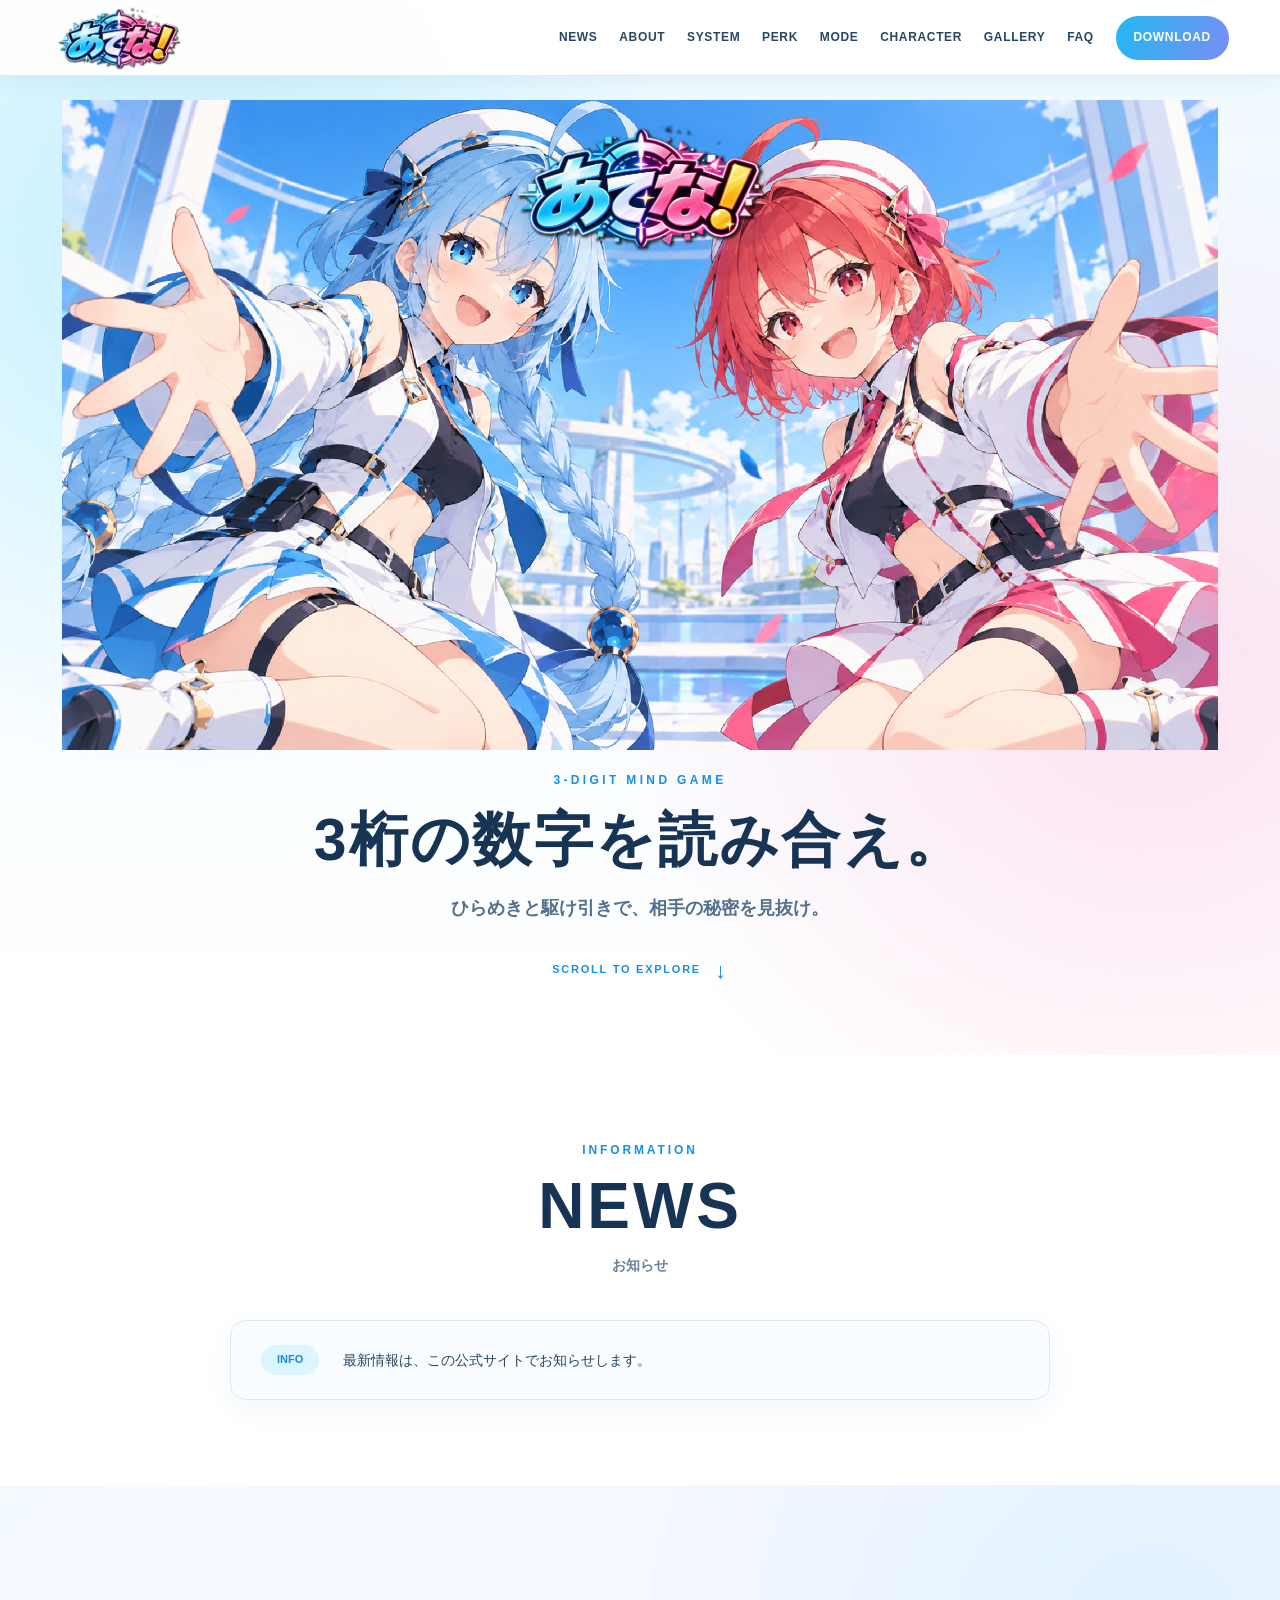
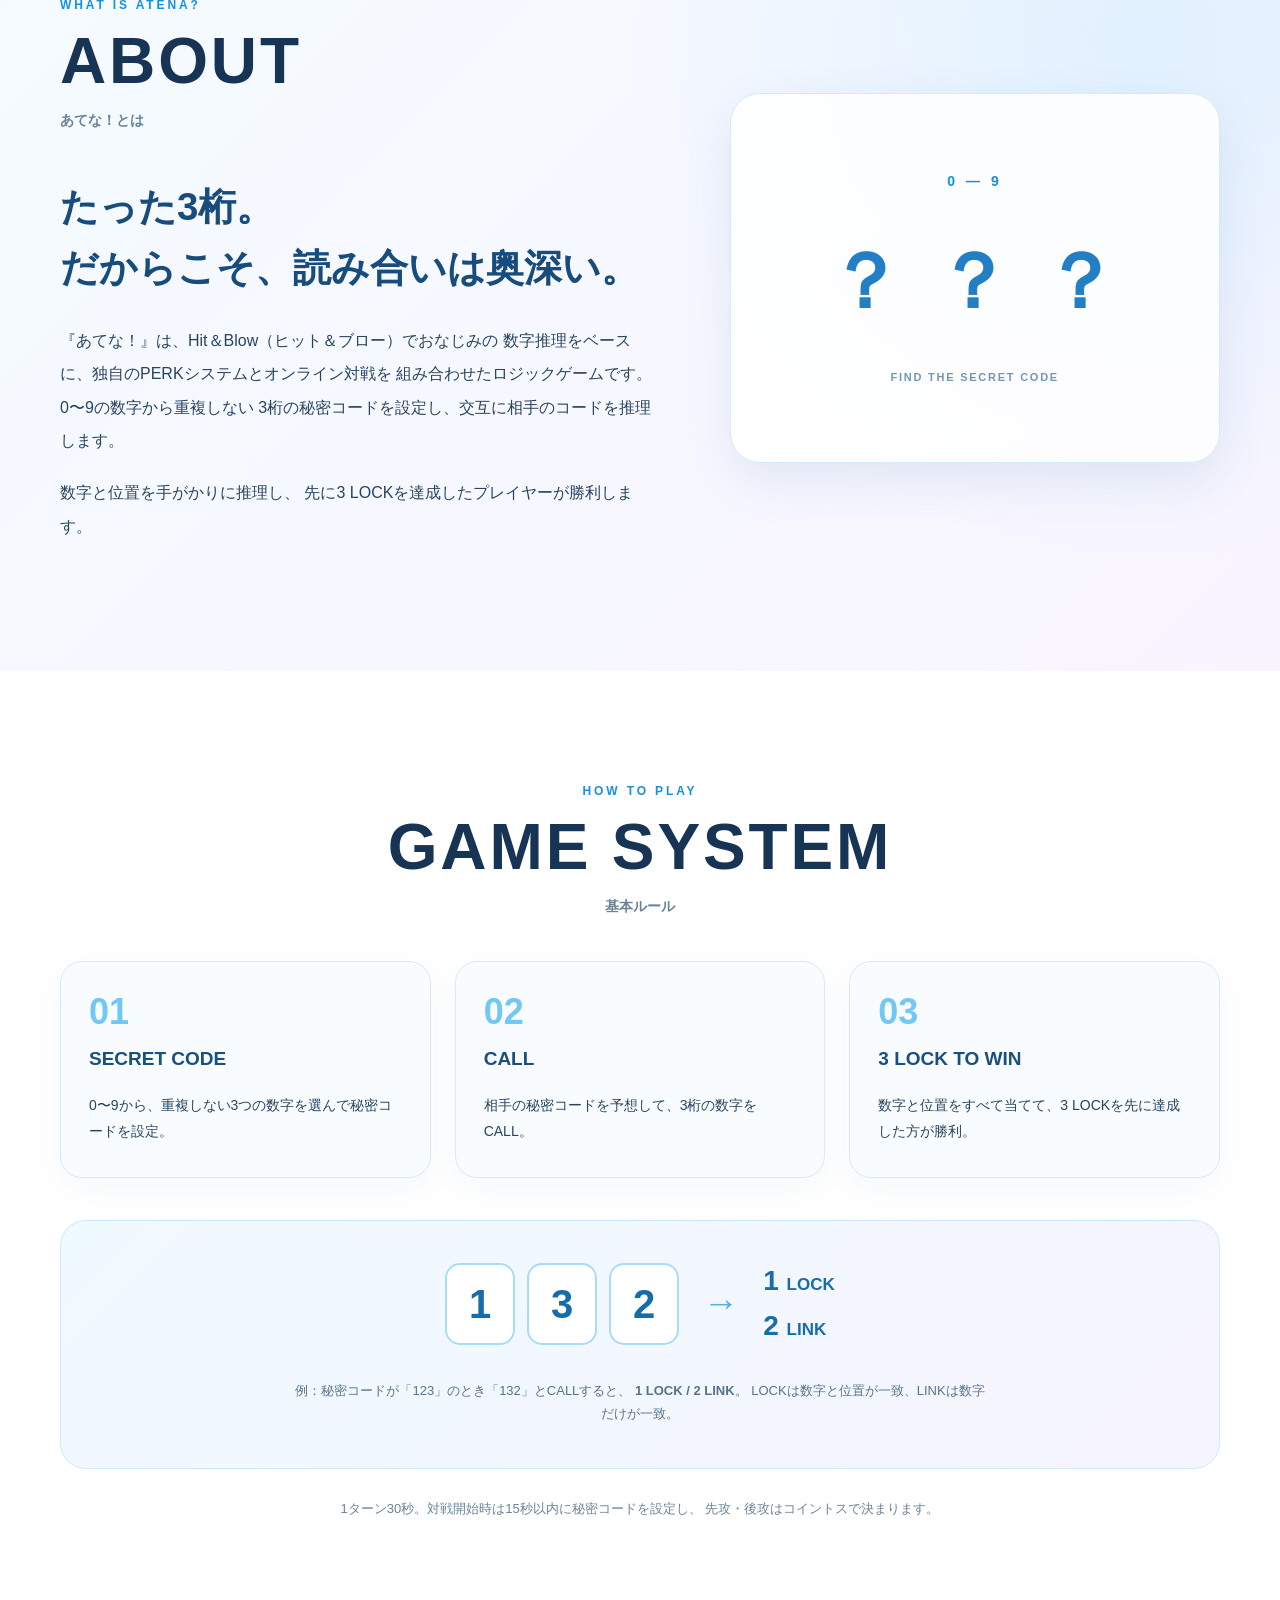
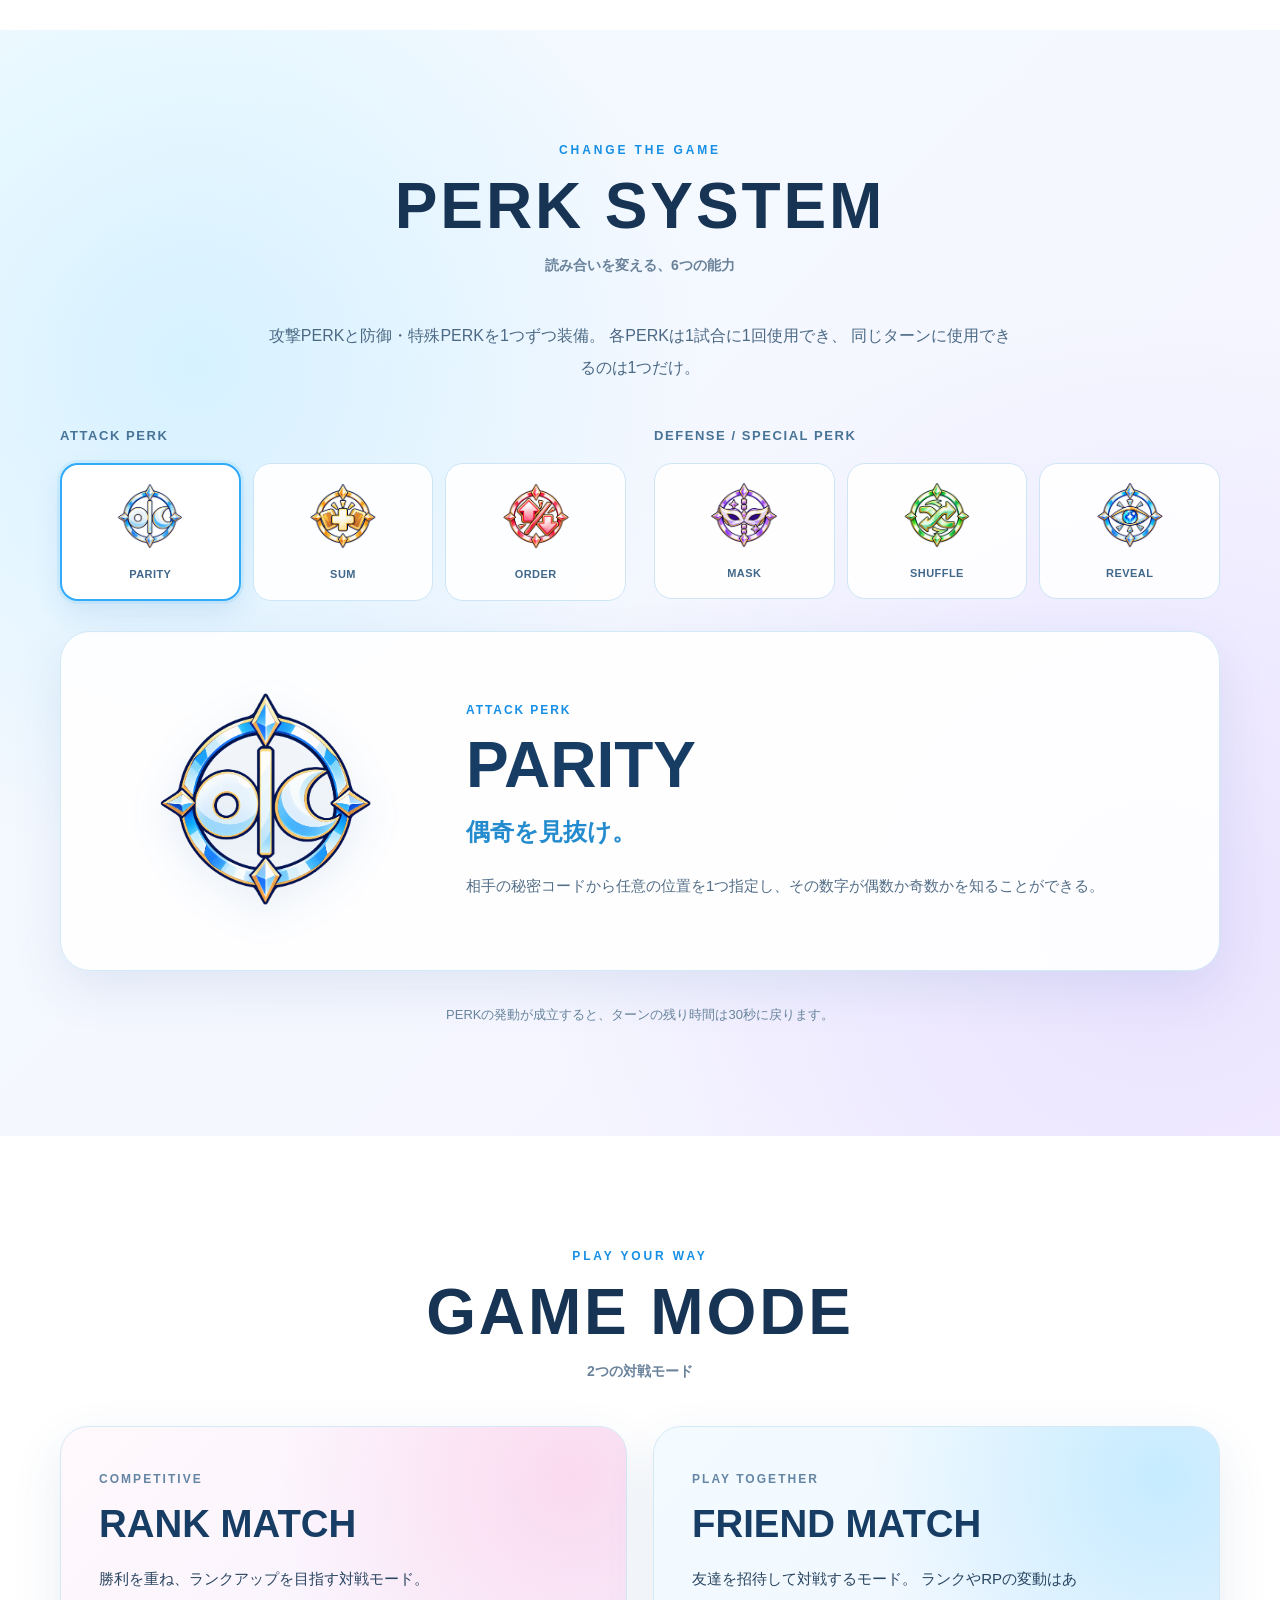
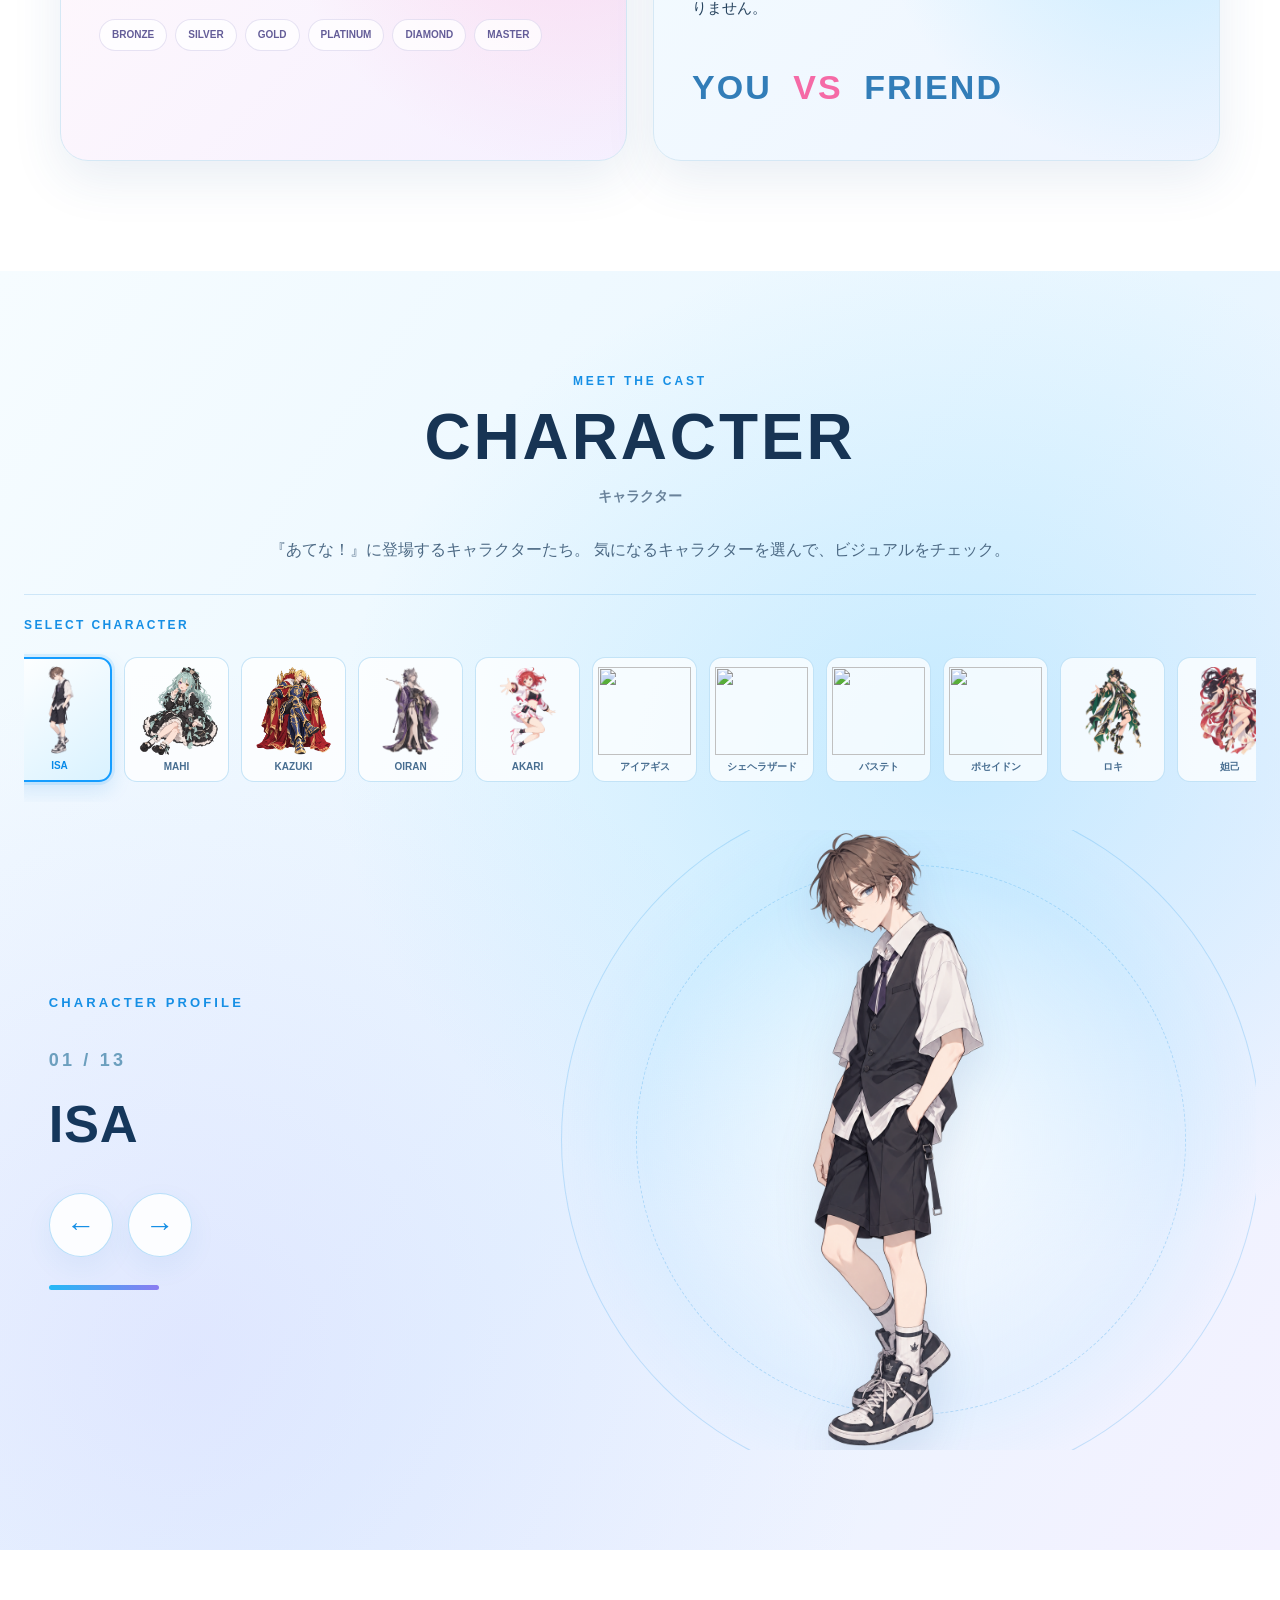
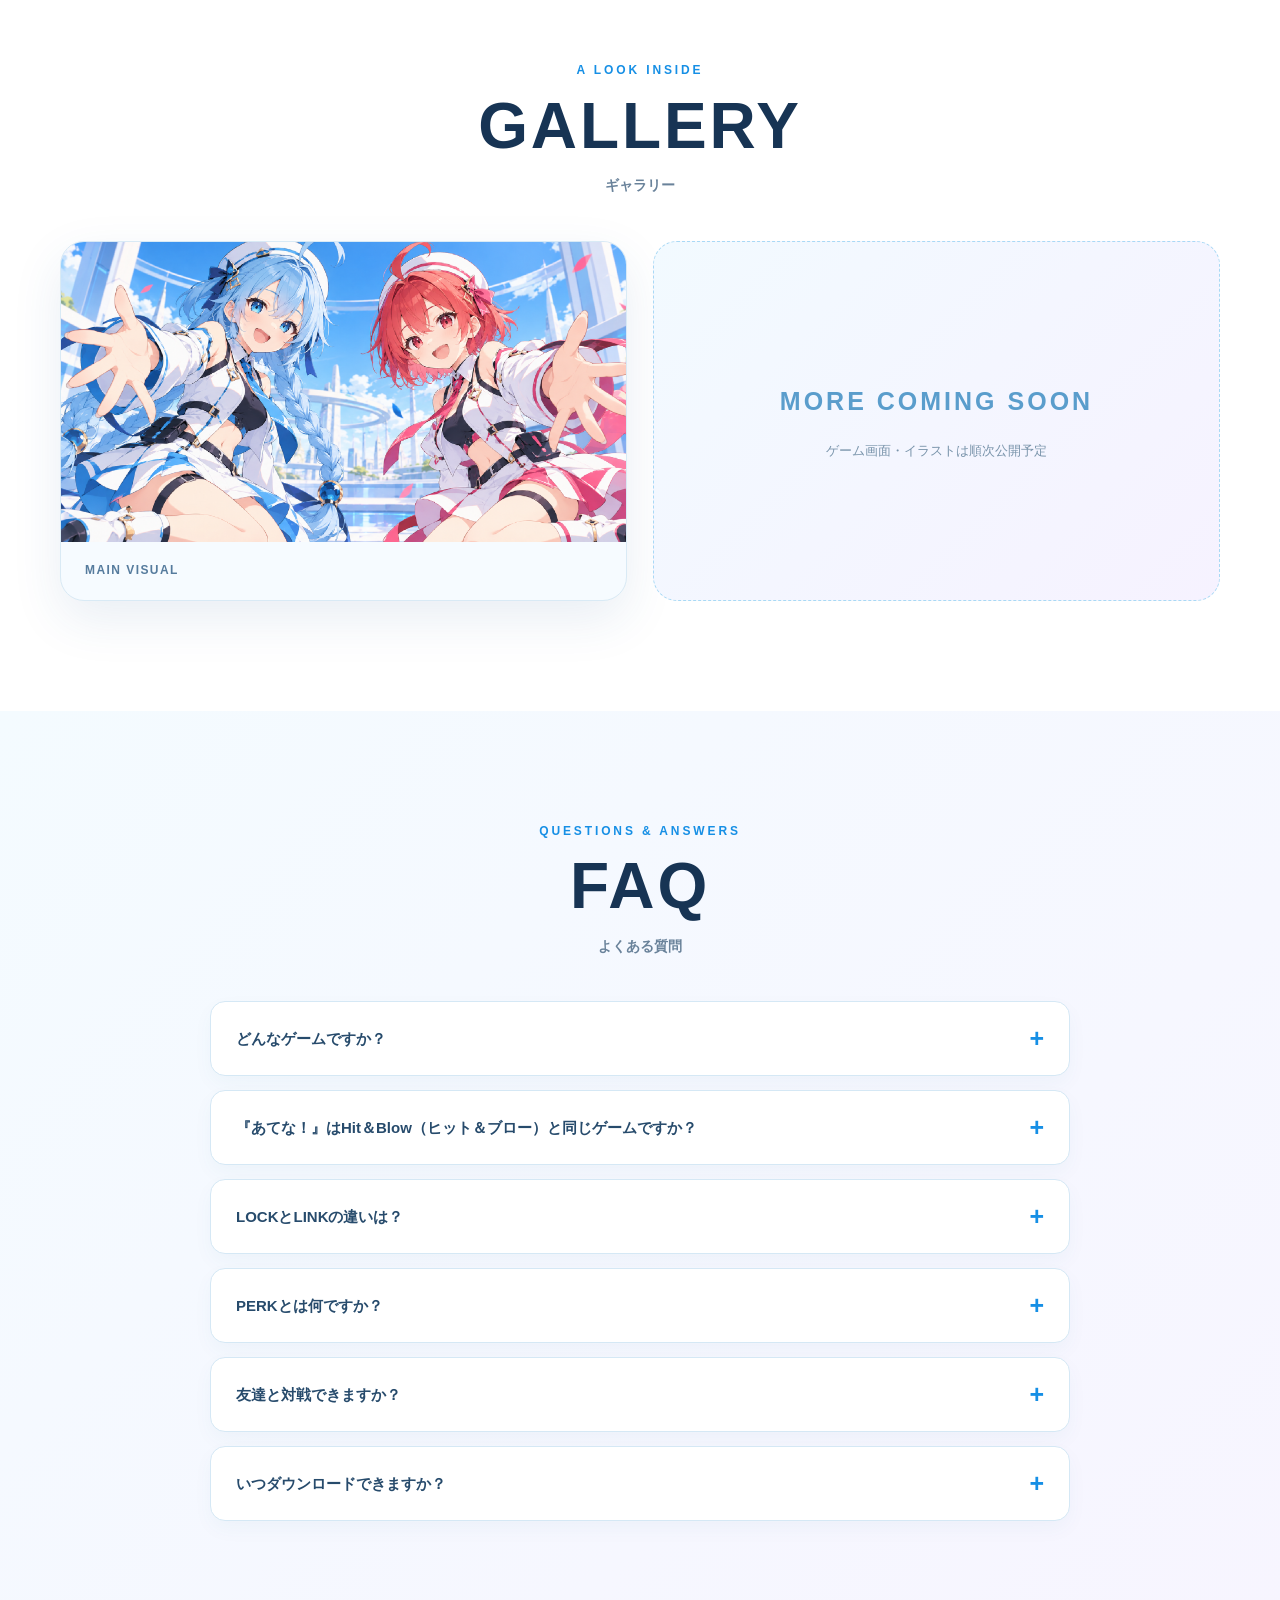
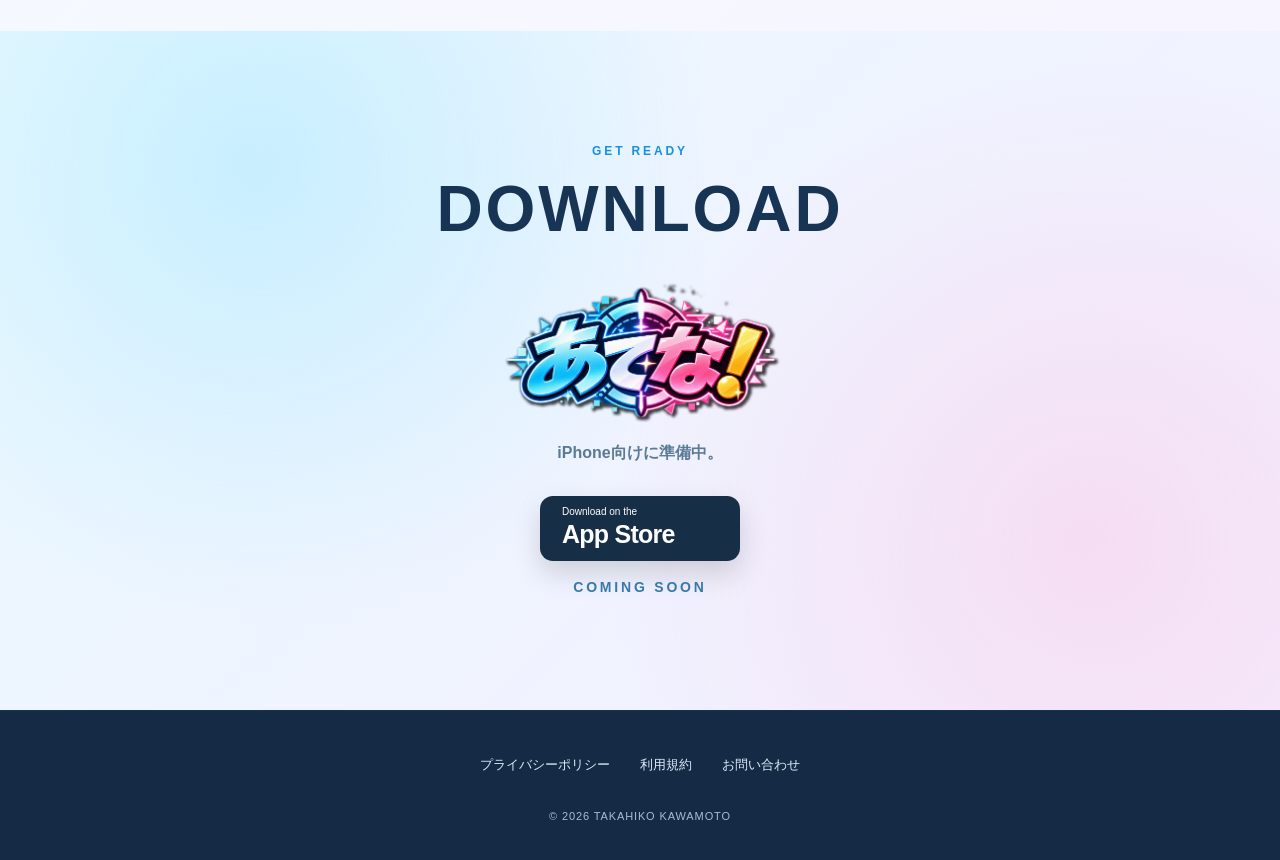
==== commit 03d58003: "Update index.html" ====
--- a/index.html
+++ b/index.html
@@ -10,7 +10,7 @@
 
   <meta
     name="description"
-    content="『あてな！』は、3桁の数字を推理して対戦するiPhone向けロジックゲーム。LOCK・LINK、6種類のPERK、ランクマッチやフレンドマッチを紹介。"
+    content="『あてな！』は、Hit＆Blow（ヒット＆ブロー）のように3桁の数字を推理するiPhone向け対戦ゲーム。LOCK・LINKによる心理戦や6種類のPERK、ランクマッチ、フレンドマッチを楽しめます。"
   >
 
   <link
@@ -190,9 +190,10 @@
           </p>
 
           <p>
-            『あてな！』は、0〜9の数字から重複しない
-            3桁の秘密コードを設定し、交互に数字を予想して
-            相手のコードを解き明かす対戦型ロジックゲームです。
+            『あてな！』は、Hit＆Blow（ヒット＆ブロー）でおなじみの
+            数字推理をベースに、独自のPERKシステムとオンライン対戦を
+            組み合わせたロジックゲームです。0〜9の数字から重複しない
+            3桁の秘密コードを設定し、交互に相手のコードを推理します。
           </p>
 
           <p>
@@ -811,6 +812,17 @@
           </details>
 
           <details>
+            <summary>『あてな！』はHit＆Blow（ヒット＆ブロー）と同じゲームですか？</summary>
+            <p>
+              『あてな！』は、Hit＆Blow（ヒット＆ブロー）のように、
+              相手が設定した数字を推理する対戦型ロジックゲームです。
+              数字と位置が一致すると「LOCK」、数字のみ一致すると「LINK」として判定されます。
+              さらに、6種類のPERKによる駆け引きやオンライン対戦など、
+              『あてな！』ならではの要素を取り入れています。
+            </p>
+          </details>
+
+          <details>
             <summary>LOCKとLINKの違いは？</summary>
             <p>
               LOCKは数字と位置が一致、
--- a/css/style.css
+++ b/css/style.css
@@ -40,20 +40,36 @@
    MAIN
    ===================================== */
 
-.lp-main {
+/*
+   旧サイトでは display: flex により
+   メインビジュアルを中央配置していた。
+
+   現在は複数のセクションを縦に並べるため、
+   display: block に変更する。
+*/
+
+body.lp-page .lp-main {
+  display: block;
+
+  width: 100%;
+  min-width: 0;
   min-height: 100svh;
 
-  display: flex;
-  align-items: center;
-  justify-content: center;
-}
+  margin: 0;
+  padding: 0;
+}
+
+
+/* =====================================
+   MAIN VISUAL
+   ===================================== */
 
 .lp-hero {
   width: 100%;
-  max-width: 1600px;
+  max-width: none;
 
   margin: 0 auto;
-  padding: 30px 20px 55px;
+  padding: 100px 20px 55px;
 
   display: flex;
   flex-direction: column;
@@ -62,11 +78,6 @@
   text-align: center;
 }
 
-
-/* =====================================
-   MAIN VISUAL
-   ===================================== */
-
 .lp-visual-wrap {
   position: relative;
 
@@ -93,8 +104,6 @@
 /* =====================================
    LOGO
    ===================================== */
-
-/* メイン画像の中央に重ねる */
 
 .lp-visual-wrap .lp-logo {
   position: absolute;
@@ -246,7 +255,7 @@
 @media (max-width: 900px) {
 
   .lp-hero {
-    padding: 25px 15px 45px;
+    padding: 90px 15px 45px;
   }
 
   .lp-visual-wrap .lp-logo {
@@ -266,12 +275,13 @@
 
 @media (max-width: 600px) {
 
-  .lp-main {
+  body.lp-page .lp-main {
+    display: block;
     min-height: 100svh;
   }
 
   .lp-hero {
-    padding: 20px 10px 40px;
+    padding: 90px 10px 40px;
   }
 
   .lp-visual-wrap {
--- a/css/lp.css
+++ b/css/lp.css
@@ -1,1329 +1,1522 @@
-/* =========================================================
-   ATENA! OFFICIAL WEBSITE
-   Landing Page Stylesheet
-   ========================================================= */
+/* ==========================================================
+   あてな！ OFFICIAL WEBSITE
+   FULL STYLESHEET
+   CHARACTER RENEWAL VERSION
+   ========================================================== */
+
+/* ==========================================================
+   01. BASE
+   ========================================================== */
 
 :root {
+  --atena-cyan: #21b8f5;
+  --atena-blue: #168fe5;
+  --atena-pink: #ff69ad;
+  --atena-purple: #8168e8;
+  --atena-navy: #173454;
+  --atena-text: #28445f;
+  --atena-muted: #69829a;
   --atena-white: #ffffff;
-  --atena-ice: #f3fcff;
-  --atena-sky: #e5f8ff;
-  --atena-cyan: #00c8f8;
-  --atena-blue: #168de8;
-  --atena-pink: #ff5aa9;
-  --atena-purple: #8765ed;
-  --atena-navy: #15365d;
-  --atena-text: #274867;
-  --atena-muted: #6886a0;
-  --atena-line: rgba(30, 130, 190, 0.15);
-  --atena-shadow: 0 20px 60px rgba(40, 110, 170, 0.12);
-  --atena-radius: 24px;
-  --atena-header-height: 76px;
-  --atena-content-width: 1200px;
-}
-
-/* BASE */
+  --atena-border: #d8eaf5;
+  --atena-shadow: 0 18px 50px rgba(35, 92, 145, 0.10);
+}
 
 html {
   scroll-behavior: smooth;
-  scroll-padding-top: 90px;
+  scroll-padding-top: 85px;
+}
+
+body.lp-page,
+body.lp-page *,
+body.lp-page *::before,
+body.lp-page *::after {
+  box-sizing: border-box;
 }
 
 body.lp-page {
   margin: 0;
   padding: 0;
-  min-height: 100vh;
-  background: linear-gradient(180deg, #f0fcff 0%, #e6f8ff 45%, #f7fcff 100%);
+  min-width: 320px;
+  overflow-x: clip;
+  background: #ffffff;
   color: var(--atena-text);
-  font-family: -apple-system, BlinkMacSystemFont, "Hiragino Sans", "Noto Sans JP", sans-serif;
+  font-family:
+    -apple-system,
+    BlinkMacSystemFont,
+    "Hiragino Kaku Gothic ProN",
+    "Hiragino Sans",
+    "Yu Gothic",
+    Meiryo,
+    sans-serif;
+  font-size: 16px;
   line-height: 1.8;
-  overflow-x: hidden;
-}
-
-.lp-page *,
-.lp-page *::before,
-.lp-page *::after {
-  box-sizing: border-box;
-}
-
-.lp-page img {
+  -webkit-font-smoothing: antialiased;
+}
+
+body.lp-page img {
   max-width: 100%;
 }
 
-.lp-page button {
+body.lp-page button,
+body.lp-page input {
   font: inherit;
 }
 
-.lp-page a {
-  -webkit-tap-highlight-color: transparent;
-}
-
-.lp-page button:focus-visible,
-.lp-page a:focus-visible,
-.lp-page summary:focus-visible {
-  outline: 3px solid var(--atena-blue);
-  outline-offset: 4px;
-}
-
-.lp-page ::selection {
-  background: #a8ebff;
-  color: #12365a;
-}
-
-.skip-link {
+body.lp-page a {
+  color: inherit;
+}
+
+/* 旧style.cssの横並び指定を確実に解除 */
+
+body.lp-page main.lp-main {
+  display: block;
+  width: 100%;
+  min-width: 0;
+  min-height: 100svh;
+  margin: 0;
+  padding: 0;
+  overflow: clip;
+}
+
+body.lp-page .skip-link {
   position: fixed;
   top: -100px;
   left: 16px;
   z-index: 9999;
   padding: 12px 20px;
   background: #ffffff;
-  color: #15365d;
-  border-radius: 10px;
-}
-
-.skip-link:focus {
+  color: #173454;
+  border-radius: 8px;
+}
+
+body.lp-page .skip-link:focus {
   top: 12px;
 }
 
-/* HEADER */
-
-.site-header {
+/* ==========================================================
+   02. HEADER
+   ========================================================== */
+
+body.lp-page .site-header {
   position: fixed;
   top: 0;
   left: 0;
+  right: 0;
   z-index: 1000;
-  width: 100%;
-  min-height: var(--atena-header-height);
+
   display: flex;
   align-items: center;
   justify-content: space-between;
-  gap: 24px;
-  padding: 8px clamp(20px, 4vw, 64px);
-  background: rgba(255, 255, 255, 0.88);
-  border-bottom: 1px solid rgba(50, 140, 200, 0.12);
+
+  width: 100%;
+  height: 76px;
+  padding: 0 4%;
+
+  background: rgba(255, 255, 255, 0.94);
+  border-bottom: 1px solid rgba(180, 215, 238, 0.55);
+  box-shadow: 0 5px 25px rgba(29, 82, 128, 0.07);
+
   backdrop-filter: blur(18px);
   -webkit-backdrop-filter: blur(18px);
-  box-shadow: 0 5px 30px rgba(40, 110, 170, 0.06);
-}
-
-.brand {
+}
+
+body.lp-page .brand {
+  display: flex;
+  align-items: center;
+  flex: 0 0 auto;
+  width: 135px;
+  height: 100%;
+  text-decoration: none;
+}
+
+body.lp-page .brand img {
+  display: block;
+  width: 100%;
+  max-height: 65px;
+  object-fit: contain;
+}
+
+body.lp-page .site-nav {
+  display: flex;
+  align-items: center;
+  justify-content: flex-end;
+  gap: clamp(12px, 1.7vw, 27px);
+  min-width: 0;
+}
+
+body.lp-page .site-nav a {
+  display: inline-flex;
+  align-items: center;
+  justify-content: center;
+  min-height: 44px;
+  color: #294664;
+  font-size: 12px;
+  font-weight: 800;
+  letter-spacing: 0.055em;
+  text-decoration: none;
+  white-space: nowrap;
+  transition: color 0.2s ease;
+}
+
+body.lp-page .site-nav a:hover {
+  color: var(--atena-blue);
+}
+
+body.lp-page .site-nav .nav-download {
+  padding: 0 18px;
+  border-radius: 999px;
+  background: linear-gradient(110deg, #22b8f4, #7a8df4);
+  color: #ffffff;
+}
+
+body.lp-page .menu-toggle {
+  display: none;
+}
+
+/* ==========================================================
+   03. HERO
+   ========================================================== */
+
+body.lp-page .lp-hero {
   position: relative;
-  display: flex;
+  isolation: isolate;
+
+  display: flex;
+  flex-direction: column;
   align-items: center;
-  flex-shrink: 0;
-  width: 145px;
-  text-decoration: none;
-}
-
-.brand img {
+  justify-content: center;
+
+  width: 100%;
+  max-width: none;
+  min-height: min(920px, 100svh);
+
+  margin: 0;
+  padding: 100px 0 65px;
+
+  overflow: hidden;
+
+  background:
+    radial-gradient(
+      circle at 15% 25%,
+      rgba(117, 222, 255, 0.38),
+      transparent 38%
+    ),
+    radial-gradient(
+      circle at 90% 65%,
+      rgba(255, 163, 207, 0.30),
+      transparent 40%
+    ),
+    linear-gradient(180deg, #effaff, #ffffff);
+}
+
+body.lp-page .hero-glow {
+  position: absolute;
+  inset: 0;
+  z-index: -1;
+  pointer-events: none;
+}
+
+body.lp-page .lp-visual-wrap {
+  position: relative;
+  display: flex;
+  align-items: center;
+  justify-content: center;
+
+  width: min(100%, 1320px);
+  max-width: 1320px;
+  min-width: 0;
+
+  margin: 0 auto;
+  padding: 0 24px;
+}
+
+body.lp-page .lp-visual-wrap .lp-visual {
   display: block;
   width: 100%;
   height: auto;
+  max-height: 650px;
+  margin: 0;
   object-fit: contain;
 }
 
-.site-nav {
-  display: flex;
-  align-items: center;
-  justify-content: flex-end;
-  flex-wrap: wrap;
-  gap: clamp(12px, 1.5vw, 25px);
-}
-
-.site-nav a {
+body.lp-page .lp-visual-wrap .lp-logo {
+  position: absolute;
+  top: 3%;
+  left: 50%;
+  z-index: 2;
+
+  width: clamp(140px, 20vw, 310px);
+  max-width: 310px;
+  max-height: 160px;
+
+  transform: translateX(-50%);
+  object-fit: contain;
+
+  filter: drop-shadow(0 8px 15px rgba(25, 90, 155, 0.12));
+}
+
+body.lp-page .hero-text {
   position: relative;
+  z-index: 2;
+
+  width: min(100% - 40px, 900px);
+  margin: 20px auto 0;
+  text-align: center;
+}
+
+body.lp-page .eyebrow {
+  margin: 0 0 10px;
+  color: var(--atena-blue);
+  font-size: 12px;
+  font-weight: 900;
+  letter-spacing: 0.28em;
+}
+
+body.lp-page .lp-copy {
+  margin: 0;
+  color: var(--atena-navy);
+  font-size: clamp(28px, 4.6vw, 64px);
+  font-weight: 900;
+  line-height: 1.3;
+  letter-spacing: 0.04em;
+}
+
+body.lp-page .hero-sub {
+  margin: 14px 0 0;
+  color: #53718c;
+  font-size: clamp(13px, 1.5vw, 18px);
+  font-weight: 700;
+}
+
+body.lp-page .hero-scroll {
   display: inline-flex;
   align-items: center;
-  justify-content: center;
-  min-height: 40px;
-  color: #274867;
-  font-size: 12px;
-  font-weight: 900;
-  letter-spacing: 0.05em;
+  gap: 14px;
+  margin-top: 26px;
+  color: var(--atena-blue);
+  font-size: 11px;
+  font-weight: 900;
+  letter-spacing: 0.16em;
   text-decoration: none;
-  transition: color 0.25s ease, transform 0.25s ease;
-}
-
-.site-nav a:not(.nav-download)::after {
-  content: "";
-  position: absolute;
-  bottom: 3px;
-  left: 0;
-  width: 100%;
-  height: 2px;
-  background: linear-gradient(90deg, var(--atena-cyan), var(--atena-pink));
-  transform: scaleX(0);
-  transform-origin: center;
-  transition: transform 0.25s ease;
-}
-
-.site-nav a:hover {
-  color: var(--atena-blue);
-}
-
-.site-nav a:not(.nav-download):hover::after {
-  transform: scaleX(1);
-}
-
-.site-nav .nav-download {
-  min-height: 42px;
-  padding: 0 18px;
-  color: #ffffff;
-  border-radius: 999px;
-  background: linear-gradient(120deg, #13bdeb, #568df4, #f56cae);
-  box-shadow: 0 7px 18px rgba(50, 140, 220, 0.18);
-}
-
-.site-nav .nav-download:hover {
-  color: #ffffff;
-  transform: translateY(-2px);
-}
-
-.menu-toggle {
-  display: none;
-}
-
-/* MAIN */
-
-body.lp-page .lp-main {
+}
+
+body.lp-page .hero-scroll span {
+  font-size: 22px;
+}
+
+/* ==========================================================
+   04. COMMON SECTIONS
+   ========================================================== */
+
+body.lp-page .section {
+  position: relative;
   display: block;
   width: 100%;
-  min-height: 100vh;
-  padding: 0;
+  min-width: 0;
+  padding: 110px 24px;
+  overflow: hidden;
+}
+
+body.lp-page .section-inner {
+  position: relative;
+  z-index: 1;
+  width: min(100%, 1160px);
+  min-width: 0;
+  margin: 0 auto;
+}
+
+body.lp-page .section-heading {
+  margin-bottom: 42px;
+  text-align: center;
+}
+
+body.lp-page .section-kicker {
+  margin: 0 0 8px;
+  color: var(--atena-blue);
+  font-size: 12px;
+  font-weight: 900;
+  letter-spacing: 0.24em;
+}
+
+body.lp-page .section-heading h2,
+body.lp-page .section-download h2 {
   margin: 0;
-}
-
-/* HERO */
-
-body.lp-page .lp-hero {
-  position: relative;
-  width: 100%;
-  max-width: none;
-  min-height: 100svh;
+  color: var(--atena-navy);
+  font-size: clamp(36px, 5vw, 64px);
+  font-weight: 900;
+  line-height: 1.15;
+  letter-spacing: 0.045em;
+}
+
+body.lp-page .section-heading > p:last-child {
+  margin: 10px 0 0;
+  color: var(--atena-muted);
+  font-size: 14px;
+  font-weight: 700;
+}
+
+body.lp-page .section-intro {
+  max-width: 750px;
+  margin: 0 auto 40px;
+  color: #4c6984;
+  text-align: center;
+  line-height: 2;
+}
+
+body.lp-page .section-note {
+  margin: 32px 0 0;
+  color: #68849d;
+  font-size: 13px;
+  text-align: center;
+}
+
+/* ==========================================================
+   05. NEWS
+   ========================================================== */
+
+body.lp-page .section-news {
+  padding-top: 85px;
+  padding-bottom: 85px;
+  background: #ffffff;
+}
+
+body.lp-page .news-card {
+  display: flex;
+  align-items: center;
+  gap: 24px;
+
+  width: min(100%, 820px);
+  margin: 0 auto;
+  padding: 24px 30px;
+
+  border: 1px solid var(--atena-border);
+  border-radius: 16px;
+  background: #f8fcff;
+  box-shadow: 0 10px 28px rgba(34, 97, 147, 0.05);
+}
+
+body.lp-page .news-tag {
+  flex: 0 0 auto;
+  padding: 5px 16px;
+  border-radius: 999px;
+  background: #ddf5ff;
+  color: #128fd7;
+  font-size: 11px;
+  font-weight: 900;
+}
+
+body.lp-page .news-card p {
   margin: 0;
-  padding: calc(var(--atena-header-height) + 34px) 20px 80px;
+  font-size: 14px;
+}
+
+/* ==========================================================
+   06. ABOUT
+   ========================================================== */
+
+body.lp-page .section-about {
+  background:
+    radial-gradient(
+      circle at 90% 20%,
+      rgba(124, 210, 255, 0.18),
+      transparent 40%
+    ),
+    linear-gradient(135deg, #f4fbff, #f9f5ff);
+}
+
+body.lp-page .split-layout {
+  display: grid;
+  grid-template-columns: minmax(0, 1.1fr) minmax(0, 0.9fr);
+  align-items: center;
+  gap: 70px;
+}
+
+body.lp-page .section-about .section-heading {
+  text-align: left;
+}
+
+body.lp-page .section-about .lead {
+  margin: 0 0 25px;
+  color: #174c7d;
+  font-size: clamp(25px, 3vw, 39px);
+  font-weight: 900;
+  line-height: 1.6;
+}
+
+body.lp-page .section-about .split-layout > div:first-child > p:not(.lead) {
+  max-width: 600px;
+  margin: 0 0 18px;
+  line-height: 2.1;
+}
+
+body.lp-page .about-graphic {
   display: flex;
   flex-direction: column;
   align-items: center;
   justify-content: center;
-  overflow: hidden;
+  gap: 18px;
+
+  min-width: 0;
+  min-height: 370px;
+  padding: 35px 15px;
+
+  border: 1px solid #d4eaf9;
+  border-radius: 30px;
+  background: rgba(255, 255, 255, 0.85);
+  box-shadow: var(--atena-shadow);
+}
+
+body.lp-page .about-graphic span {
+  color: var(--atena-blue);
+  font-size: 14px;
+  font-weight: 900;
+  letter-spacing: 0.25em;
+}
+
+body.lp-page .about-graphic strong {
+  color: #237fc5;
+  font-size: clamp(48px, 6vw, 90px);
+  font-weight: 900;
+  letter-spacing: 0.06em;
+  white-space: nowrap;
+}
+
+body.lp-page .about-graphic small {
+  color: #7396b4;
+  font-size: 11px;
+  font-weight: 800;
+  letter-spacing: 0.16em;
   text-align: center;
-  isolation: isolate;
-}
-
-.hero-glow {
-  position: absolute;
-  inset: 0;
-  z-index: -1;
-  background:
-    radial-gradient(circle at 20% 45%, rgba(0, 205, 255, 0.15), transparent 38%),
-    radial-gradient(circle at 80% 40%, rgba(255, 85, 175, 0.13), transparent 38%),
-    linear-gradient(180deg, #ffffff 0%, #e7f9ff 75%, #dff4ff 100%);
-}
-
-body.lp-page .lp-visual-wrap {
-  position: relative;
-  display: block;
-  width: 100%;
-  max-width: 1250px;
-  margin: 0 auto;
-  padding: 0;
-}
-
-body.lp-page .lp-visual-wrap .lp-visual {
-  position: relative;
-  display: block;
-  width: 100%;
-  height: auto;
-  max-width: none;
-  margin: 0;
-  padding: 0;
-  border: 0;
-  border-radius: 0;
-  object-fit: contain;
-}
-
-body.lp-page .lp-visual-wrap .lp-logo {
-  position: absolute;
-  top: 57%;
-  left: 50%;
-  display: block;
-  width: 48%;
-  max-width: 600px;
-  height: auto;
-  margin: 0;
-  padding: 0;
-  z-index: 10;
-  object-fit: contain;
-  transform: translate(-50%, -50%);
-  filter: drop-shadow(0 8px 14px rgba(0, 0, 0, 0.25));
-  pointer-events: none;
-}
-
-.hero-text {
-  position: relative;
-  z-index: 2;
-  width: 100%;
-  max-width: 900px;
-  margin: 0 auto;
-}
-
-.eyebrow {
-  margin: 18px 0 0;
-  color: var(--atena-blue);
-  font-size: 12px;
-  font-weight: 900;
-  letter-spacing: 0.35em;
-}
-
-body.lp-page .lp-copy {
-  margin: 12px 0 14px;
-  padding: 0 12px;
-  color: var(--atena-navy);
-  font-size: clamp(25px, 3.5vw, 48px);
-  font-weight: 900;
-  letter-spacing: 0.08em;
-  line-height: 1.4;
-  text-align: center;
-}
-
-.hero-sub {
-  margin: 0;
-  color: #4f7190;
-  font-size: clamp(13px, 1.4vw, 17px);
-  font-weight: 600;
-  letter-spacing: 0.06em;
-}
-
-.hero-scroll {
-  display: inline-flex;
-  flex-direction: column;
-  align-items: center;
-  gap: 4px;
-  margin-top: 35px;
-  color: var(--atena-blue);
-  font-size: 11px;
-  font-weight: 900;
-  letter-spacing: 0.18em;
-  text-decoration: none;
-}
-
-.hero-scroll span {
-  font-size: 25px;
-  animation: hero-arrow 2s ease-in-out infinite;
-}
-
-@keyframes hero-arrow {
-  0%, 100% { transform: translateY(0); }
-  50% { transform: translateY(7px); }
-}
-
-/* COMMON SECTIONS */
-
-.section {
-  position: relative;
-  width: 100%;
-  padding: clamp(85px, 10vw, 150px) 24px;
-  overflow: hidden;
-}
-
-.section-inner {
-  position: relative;
-  width: 100%;
-  max-width: var(--atena-content-width);
-  margin: 0 auto;
-}
-
-.section-heading {
-  margin-bottom: 50px;
-}
-
-.section-heading h2 {
-  margin: 0;
-  color: var(--atena-navy);
-  font-size: clamp(46px, 7vw, 92px);
-  font-weight: 900;
-  letter-spacing: -0.045em;
-  line-height: 1.1;
-}
-
-.section-heading > p:last-child {
-  margin: 10px 0 0;
-  color: #6484a0;
-  font-size: 15px;
-  font-weight: 800;
-  letter-spacing: 0.15em;
-}
-
-.section-kicker {
-  margin: 0 0 12px;
-  color: var(--atena-blue);
-  font-size: 11px;
-  font-weight: 900;
-  letter-spacing: 0.3em;
-}
-
-.section-intro {
-  max-width: 760px;
-  margin: -15px 0 42px;
-  color: #4d6e8b;
-  font-size: 16px;
-  line-height: 2;
-}
-
-.section-note {
-  margin: 28px 0 0;
-  color: var(--atena-muted);
-  font-size: 13px;
-  line-height: 1.9;
-}
-
-.section::before {
-  content: "";
-  position: absolute;
-  top: 0;
-  left: 50%;
-  width: min(80%, 1100px);
-  height: 1px;
-  transform: translateX(-50%);
-  background: linear-gradient(90deg, transparent, rgba(40, 140, 210, 0.2), transparent);
-}
-
-/* NEWS */
-
-.section-news {
-  padding-top: 75px;
-  padding-bottom: 75px;
+}
+
+/* ==========================================================
+   07. GAME SYSTEM
+   ========================================================== */
+
+body.lp-page .section-system {
   background: #ffffff;
 }
 
-.section-news .section-inner {
-  display: grid;
-  grid-template-columns: 280px 1fr;
-  gap: 50px;
-  align-items: center;
-}
-
-.section-news .section-heading {
-  margin-bottom: 0;
-}
-
-.section-news .section-heading h2 {
-  font-size: clamp(45px, 5vw, 68px);
-}
-
-.news-card {
-  display: flex;
-  align-items: center;
-  gap: 22px;
-  min-height: 100px;
-  padding: 25px 32px;
-  border: 1px solid var(--atena-line);
-  border-radius: 18px;
-  background: #f7fcff;
-  box-shadow: 0 10px 30px rgba(30, 110, 170, 0.05);
-}
-
-.news-tag {
-  display: inline-flex;
-  align-items: center;
-  justify-content: center;
-  min-width: 64px;
-  padding: 6px 12px;
-  border-radius: 999px;
-  background: #d8f5ff;
-  color: #087db6;
-  font-size: 11px;
-  font-weight: 900;
-  letter-spacing: 0.08em;
-}
-
-.news-card p {
-  margin: 0;
-  color: #3c5c78;
-  font-size: 14px;
-}
-
-/* ABOUT */
-
-.section-about {
-  background:
-    radial-gradient(circle at 85% 20%, rgba(0, 200, 255, 0.13), transparent 35%),
-    linear-gradient(180deg, #f1fbff, #e8f8ff);
-}
-
-.split-layout {
-  display: grid;
-  grid-template-columns: 1fr 0.9fr;
-  gap: clamp(40px, 6vw, 100px);
-  align-items: center;
-}
-
-.section-about .section-heading {
-  margin-bottom: 35px;
-}
-
-.section-about .lead {
-  margin: 0 0 28px;
-  color: var(--atena-navy);
-  font-size: clamp(23px, 2.5vw, 35px);
-  font-weight: 900;
-  line-height: 1.6;
-}
-
-.section-about .split-layout > div:first-child > p:not(.lead) {
-  max-width: 580px;
-  color: #466986;
-  font-size: 15px;
-  line-height: 2.2;
-}
-
-.about-graphic {
-  position: relative;
-  display: flex;
-  flex-direction: column;
-  align-items: center;
-  justify-content: center;
-  gap: 20px;
-  min-height: 400px;
-  padding: 35px;
-  border: 1px solid rgba(40, 160, 220, 0.2);
-  border-radius: 30px;
-  background: radial-gradient(circle at center, rgba(255, 255, 255, 0.95), rgba(209, 242, 255, 0.9));
-  box-shadow: var(--atena-shadow);
-  overflow: hidden;
-}
-
-.about-graphic::before {
-  content: "";
-  position: absolute;
-  inset: 15px;
-  border: 1px solid rgba(40, 150, 220, 0.14);
-  border-radius: 20px;
-  pointer-events: none;
-}
-
-.about-graphic > span {
-  color: #6ca4c3;
-  font-size: 13px;
-  font-weight: 900;
-  letter-spacing: 0.3em;
-}
-
-.about-graphic strong {
-  color: #168de8;
-  font-size: clamp(48px, 6vw, 80px);
-  font-weight: 900;
-  letter-spacing: 0.12em;
-  text-shadow: 0 6px 20px rgba(0, 160, 255, 0.16);
-}
-
-.about-graphic small {
-  color: #6e96b0;
-  font-size: 11px;
-  font-weight: 900;
-  letter-spacing: 0.22em;
-}
-
-/* GAME SYSTEM */
-
-.section-system {
-  background: #ffffff;
-}
-
-.system-grid {
+body.lp-page .system-grid {
   display: grid;
   grid-template-columns: repeat(3, minmax(0, 1fr));
-  gap: 22px;
-}
-
-.info-card {
-  position: relative;
-  min-height: 250px;
-  padding: 36px 30px;
-  border: 1px solid var(--atena-line);
-  border-radius: var(--atena-radius);
-  background: linear-gradient(145deg, #ffffff, #f0faff);
-  box-shadow: 0 12px 35px rgba(40, 120, 180, 0.07);
-  transition: transform 0.3s ease, box-shadow 0.3s ease;
-}
-
-.info-card:hover {
-  transform: translateY(-6px);
-  box-shadow: 0 20px 45px rgba(40, 120, 180, 0.13);
-}
-
-.card-number {
+  gap: 24px;
+}
+
+body.lp-page .info-card {
+  min-width: 0;
+  padding: 32px 28px;
+  border: 1px solid #d9eaf5;
+  border-radius: 22px;
+  background: #f8fcff;
+  box-shadow: 0 10px 30px rgba(32, 91, 140, 0.05);
+}
+
+body.lp-page .card-number {
   display: block;
-  margin-bottom: 30px;
-  color: #b7e9f8;
-  font-size: 44px;
+  margin-bottom: 12px;
+  color: #71c8f4;
+  font-size: 36px;
   font-weight: 900;
   line-height: 1;
 }
 
-.info-card h3 {
-  margin: 0 0 14px;
-  color: var(--atena-navy);
+body.lp-page .info-card h3 {
+  margin: 0 0 15px;
+  color: #1b4f7c;
   font-size: 19px;
   font-weight: 900;
-  letter-spacing: 0.04em;
-}
-
-.info-card p {
+}
+
+body.lp-page .info-card p {
   margin: 0;
-  color: #54738d;
   font-size: 14px;
-  line-height: 2;
-}
-
-.judge-demo {
+  line-height: 1.9;
+}
+
+body.lp-page .judge-demo {
   display: flex;
   flex-wrap: wrap;
   align-items: center;
   justify-content: center;
-  gap: 28px;
-  margin-top: 55px;
-  padding: 45px 35px;
-  border-radius: 28px;
-  background: linear-gradient(125deg, #eafaff, #f6f0ff);
-  border: 1px solid rgba(60, 140, 220, 0.13);
-}
-
-.judge-code {
+  gap: 24px;
+
+  margin-top: 42px;
+  padding: 42px 30px;
+
+  border: 1px solid #cfe9fa;
+  border-radius: 26px;
+  background: linear-gradient(135deg, #effaff, #f6f4ff);
+}
+
+body.lp-page .judge-code {
   display: flex;
   gap: 12px;
 }
 
-.judge-code span {
-  display: grid;
-  place-items: center;
+body.lp-page .judge-code span {
+  display: flex;
+  align-items: center;
+  justify-content: center;
+
   width: 70px;
-  height: 86px;
-  border: 2px solid #b6e7fa;
+  height: 82px;
+
+  border: 2px solid #a8ddf8;
   border-radius: 15px;
   background: #ffffff;
-  color: #177ed2;
-  font-size: 42px;
-  font-weight: 900;
-  box-shadow: 0 8px 18px rgba(40, 130, 190, 0.09);
-}
-
-.judge-arrow {
-  color: #81a9c4;
+
+  color: #176da9;
+  font-size: 40px;
+  font-weight: 900;
+}
+
+body.lp-page .judge-arrow {
+  color: #56aee7;
   font-size: 36px;
   font-weight: 900;
 }
 
-.judge-result {
+body.lp-page .judge-result {
   display: flex;
   flex-direction: column;
   gap: 8px;
 }
 
-.judge-result strong {
-  color: #1b8cde;
-  font-size: 24px;
+body.lp-page .judge-result strong {
+  color: #176da9;
+  font-size: 28px;
   font-weight: 900;
   line-height: 1.3;
 }
 
-.judge-result strong:last-child {
-  color: #ed64a7;
-}
-
-.judge-result em {
-  font-size: 15px;
+body.lp-page .judge-result em {
+  font-size: 17px;
   font-style: normal;
-  letter-spacing: 0.06em;
-}
-
-.judge-note {
-  flex-basis: 100%;
-  max-width: 650px;
-  margin: 15px auto 0;
-  color: #57748f;
+}
+
+body.lp-page .judge-note {
+  flex: 0 0 100%;
+  max-width: 700px;
+  margin: 10px auto 0;
+  color: #56738d;
   font-size: 13px;
-  line-height: 2;
   text-align: center;
 }
 
-.judge-note b {
-  color: #207cbd;
-}
-
-.system-footnote {
+body.lp-page .system-footnote {
   margin: 28px 0 0;
-  color: #6c879d;
+  color: #6b8399;
   font-size: 13px;
-  line-height: 2;
   text-align: center;
 }
 
-/* PERK SYSTEM */
-
-.section-perk {
+/* ==========================================================
+   08. PERK SYSTEM
+   ========================================================== */
+
+body.lp-page .section-perk {
   background:
-    radial-gradient(circle at 15% 20%, rgba(0, 200, 255, 0.1), transparent 32%),
-    radial-gradient(circle at 85% 80%, rgba(255, 90, 170, 0.09), transparent 35%),
-    #eaf8ff;
-}
-
-.perk-selector {
+    radial-gradient(
+      circle at 15% 30%,
+      rgba(108, 214, 255, 0.22),
+      transparent 38%
+    ),
+    radial-gradient(
+      circle at 90% 80%,
+      rgba(181, 150, 255, 0.20),
+      transparent 42%
+    ),
+    linear-gradient(135deg, #f3fbff, #f6f3ff);
+}
+
+body.lp-page .perk-selector {
   display: grid;
-  grid-template-columns: 1fr 1fr;
+  grid-template-columns: repeat(2, minmax(0, 1fr));
   gap: 28px;
-  margin-bottom: 28px;
-}
-
-.perk-category {
+  margin-bottom: 30px;
+}
+
+body.lp-page .perk-category {
   min-width: 0;
 }
 
-.perk-category h3 {
+body.lp-page .perk-category h3 {
   margin: 0 0 15px;
-  color: #547e9f;
-  font-size: 12px;
-  font-weight: 900;
-  letter-spacing: 0.17em;
-}
-
-.perk-tabs {
+  color: #477397;
+  font-size: 13px;
+  font-weight: 900;
+  letter-spacing: 0.12em;
+}
+
+body.lp-page .perk-tabs {
   display: grid;
   grid-template-columns: repeat(3, minmax(0, 1fr));
   gap: 12px;
 }
 
-.perk-tab {
-  position: relative;
+body.lp-page .perk-tab {
   display: flex;
   flex-direction: column;
   align-items: center;
   justify-content: center;
   gap: 10px;
+
   min-width: 0;
-  min-height: 150px;
-  padding: 18px 10px 14px;
-  border: 1px solid rgba(30, 130, 190, 0.2);
+  min-height: 132px;
+  padding: 14px 8px;
+
+  border: 1px solid #cde5f5;
   border-radius: 18px;
-  background: rgba(255, 255, 255, 0.85);
-  color: #557c9c;
+  background: rgba(255, 255, 255, 0.90);
+  color: #41688a;
+
+  cursor: pointer;
+
+  transition:
+    transform 0.2s ease,
+    border-color 0.2s ease,
+    box-shadow 0.2s ease;
+}
+
+body.lp-page .perk-tab img {
+  display: block;
+  width: 76px;
+  height: 76px;
+  object-fit: contain;
+}
+
+body.lp-page .perk-tab span {
+  font-size: 11px;
+  font-weight: 900;
+  letter-spacing: 0.04em;
+  overflow-wrap: anywhere;
+}
+
+body.lp-page .perk-tab.is-active {
+  border: 2px solid #31aafa;
+  background: #ffffff;
+  box-shadow:
+    0 0 0 3px rgba(40, 171, 250, 0.10),
+    0 12px 26px rgba(34, 123, 191, 0.12);
+}
+
+body.lp-page .perk-detail {
+  display: grid;
+  grid-template-columns: minmax(0, 300px) minmax(0, 1fr);
+  align-items: center;
+  gap: 50px;
+
+  min-height: 340px;
+  padding: 38px 55px;
+
+  border: 1px solid #d2e9f8;
+  border-radius: 30px;
+  background: rgba(255, 255, 255, 0.93);
+  box-shadow: var(--atena-shadow);
+}
+
+body.lp-page .perk-emblem {
+  display: flex;
+  align-items: center;
+  justify-content: center;
+  min-width: 0;
+}
+
+body.lp-page .perk-emblem img {
+  display: block;
+  width: min(100%, 250px);
+  max-height: 260px;
+  object-fit: contain;
+  filter: drop-shadow(0 12px 20px rgba(43, 107, 166, 0.12));
+}
+
+body.lp-page .perk-detail-text {
+  min-width: 0;
+}
+
+body.lp-page .perk-type {
+  margin: 0 0 8px;
+  color: var(--atena-blue);
   font-size: 12px;
   font-weight: 900;
-  letter-spacing: 0.05em;
+  letter-spacing: 0.16em;
+}
+
+body.lp-page #perk-name {
+  margin: 0 0 10px;
+  color: #183d65;
+  font-size: clamp(36px, 5vw, 66px);
+  font-weight: 900;
+  line-height: 1.1;
+  overflow-wrap: anywhere;
+}
+
+body.lp-page .perk-tagline {
+  margin: 0 0 18px;
+  color: #248cce;
+  font-size: clamp(17px, 2.2vw, 24px);
+  font-weight: 900;
+}
+
+body.lp-page #perk-description {
+  margin: 0;
+  color: #536e87;
+  font-size: 15px;
+  line-height: 2;
+}
+
+/* ==========================================================
+   09. GAME MODE
+   ========================================================== */
+
+body.lp-page .section-mode {
+  background: #ffffff;
+}
+
+body.lp-page .mode-grid {
+  display: grid;
+  grid-template-columns: repeat(2, minmax(0, 1fr));
+  gap: 26px;
+}
+
+body.lp-page .mode-card {
+  position: relative;
+  min-width: 0;
+  min-height: 330px;
+  padding: 42px 38px;
+  overflow: hidden;
+
+  border: 1px solid #d5e8f5;
+  border-radius: 28px;
+  box-shadow: var(--atena-shadow);
+}
+
+body.lp-page .mode-card.ranked {
+  background:
+    radial-gradient(
+      circle at 90% 15%,
+      rgba(255, 161, 207, 0.30),
+      transparent 50%
+    ),
+    linear-gradient(135deg, #fff8fc, #f5f0ff);
+}
+
+body.lp-page .mode-card.friend {
+  background:
+    radial-gradient(
+      circle at 90% 15%,
+      rgba(100, 209, 255, 0.30),
+      transparent 50%
+    ),
+    linear-gradient(135deg, #f3fbff, #eef4ff);
+}
+
+body.lp-page .mode-label {
+  margin: 0 0 10px;
+  color: #6485a4;
+  font-size: 12px;
+  font-weight: 900;
+  letter-spacing: 0.17em;
+}
+
+body.lp-page .mode-card h3 {
+  margin: 0 0 18px;
+  color: #173d65;
+  font-size: clamp(27px, 3vw, 40px);
+  font-weight: 900;
+  line-height: 1.2;
+}
+
+body.lp-page .mode-card > p:not(.mode-label) {
+  max-width: 390px;
+  margin: 0 0 25px;
+  font-size: 15px;
+  line-height: 1.9;
+}
+
+body.lp-page .rank-list {
+  display: flex;
+  flex-wrap: wrap;
+  gap: 8px;
+}
+
+body.lp-page .rank-list span {
+  padding: 6px 12px;
+  border: 1px solid rgba(123, 105, 187, 0.18);
+  border-radius: 999px;
+  background: rgba(255, 255, 255, 0.75);
+  color: #645d98;
+  font-size: 10px;
+  font-weight: 900;
+}
+
+body.lp-page .friend-decoration {
+  margin-top: 35px;
+  color: #327db8;
+  font-size: clamp(20px, 2.8vw, 34px);
+  font-weight: 900;
+  letter-spacing: 0.06em;
+}
+
+body.lp-page .friend-decoration span {
+  display: inline-block;
+  margin: 0 10px;
+  color: #f56aa6;
+}
+
+/* ==========================================================
+   10. CHARACTER - NEW DESIGN
+   LEFT: NAME
+   RIGHT: LARGE CHARACTER
+   BOTTOM: THUMBNAILS
+   ========================================================== */
+
+body.lp-page .section-character {
+  position: relative;
+  isolation: isolate;
+
+  padding-top: 100px;
+  padding-bottom: 100px;
+
+  background:
+    radial-gradient(
+      ellipse at 75% 38%,
+      rgba(104, 202, 255, 0.28),
+      transparent 46%
+    ),
+    radial-gradient(
+      ellipse at 15% 85%,
+      rgba(170, 155, 255, 0.18),
+      transparent 45%
+    ),
+    linear-gradient(
+      125deg,
+      #f6fcff 0%,
+      #e8f6ff 55%,
+      #f4f1ff 100%
+    );
+}
+
+/* CHARACTERセクションのみ広めに */
+
+body.lp-page .section-character .section-inner {
+  width: min(100%, 1360px);
+}
+
+body.lp-page .section-character .section-heading {
+  margin-bottom: 24px;
+}
+
+body.lp-page .section-character .section-intro {
+  margin-bottom: 28px;
+}
+
+/* 全体：上にメイン表示、下に一覧 */
+
+body.lp-page .character-layout {
+  display: flex;
+  flex-direction: column;
+  gap: 28px;
+
+  width: 100%;
+  min-width: 0;
+  margin-top: 0;
+}
+
+/* ==========================================================
+   MAIN SHOWCASE
+   ========================================================== */
+
+body.lp-page .character-showcase {
+  position: relative;
+  isolation: isolate;
+
+  display: grid;
+  grid-template-columns: minmax(0, 40%) minmax(0, 60%);
+  grid-template-rows: minmax(620px, auto);
+
+  width: 100%;
+  min-width: 0;
+  min-height: 620px;
+
+  overflow: hidden;
+
+  border: none;
+  border-radius: 0;
+  background: transparent;
+  box-shadow: none;
+}
+
+/* 背景の大きな円 */
+
+body.lp-page .character-showcase::before {
+  content: "";
+  position: absolute;
+  z-index: -1;
+
+  width: min(56vw, 700px);
+  height: min(56vw, 700px);
+
+  top: 50%;
+  left: 72%;
+
+  transform: translate(-50%, -50%);
+
+  border: 1px solid rgba(35, 151, 232, 0.22);
+  border-radius: 50%;
+
+  background:
+    radial-gradient(
+      circle,
+      rgba(255, 255, 255, 0.68) 0%,
+      rgba(151, 219, 255, 0.13) 54%,
+      transparent 72%
+    );
+
+  pointer-events: none;
+}
+
+/* 背景の二重円 */
+
+body.lp-page .character-showcase::after {
+  content: "";
+  position: absolute;
+  z-index: -1;
+
+  width: min(44vw, 550px);
+  height: min(44vw, 550px);
+
+  top: 50%;
+  left: 72%;
+
+  transform: translate(-50%, -50%);
+
+  border: 1px dashed rgba(35, 151, 232, 0.25);
+  border-radius: 50%;
+
+  pointer-events: none;
+}
+
+/* ==========================================================
+   LEFT: CHARACTER INFORMATION
+   ========================================================== */
+
+body.lp-page .character-info {
+  position: relative;
+  z-index: 3;
+
+  grid-column: 1;
+  grid-row: 1;
+
+  display: flex;
+  flex-direction: column;
+  align-items: flex-start;
+  justify-content: center;
+
+  min-width: 0;
+  padding: 35px 10px 35px 5%;
+
+  text-align: left;
+}
+
+body.lp-page .character-info-label {
+  margin: 0 0 30px;
+
+  color: #168fe5;
+  font-size: 13px;
+  font-weight: 900;
+  letter-spacing: 0.24em;
+}
+
+body.lp-page .character-count {
+  margin: 0 0 14px;
+
+  color: #6c9fbe;
+  font-size: 18px;
+  font-weight: 900;
+  letter-spacing: 0.18em;
+}
+
+/* キャラクター名 */
+
+body.lp-page #character-name {
+  width: 100%;
+  max-width: 100%;
+  margin: 0;
+
+  color: #15375c;
+
+  font-size: clamp(35px, 4.1vw, 66px);
+  font-weight: 900;
+  line-height: 1.28;
+  letter-spacing: 0.015em;
+
+  overflow-wrap: normal;
+  word-break: keep-all;
+  line-break: strict;
+}
+
+/* 名前の下に装飾ライン */
+
+body.lp-page .character-info::after {
+  content: "";
+  display: block;
+
+  width: 110px;
+  height: 5px;
+  margin-top: 28px;
+
+  border-radius: 999px;
+  background: linear-gradient(90deg, #24b9f6, #8b7cf1);
+}
+
+/* ==========================================================
+   CHARACTER CONTROLS
+   ========================================================== */
+
+body.lp-page .character-controls {
+  display: flex;
+  gap: 15px;
+
+  margin-top: 35px;
+}
+
+body.lp-page .character-controls button {
+  display: flex;
+  align-items: center;
+  justify-content: center;
+
+  width: 64px;
+  height: 64px;
+
+  border: 1px solid rgba(42, 161, 237, 0.32);
+  border-radius: 50%;
+
+  background: rgba(255, 255, 255, 0.88);
+
+  color: #168fe5;
+  font-size: 29px;
+  font-weight: 700;
+
   cursor: pointer;
+
+  box-shadow: 0 10px 28px rgba(43, 121, 180, 0.07);
+
   transition:
+    transform 0.25s ease,
     background 0.25s ease,
     color 0.25s ease,
+    box-shadow 0.25s ease;
+}
+
+/* ==========================================================
+   RIGHT: LARGE CHARACTER ART
+   ========================================================== */
+
+body.lp-page .character-art {
+  position: relative;
+  z-index: 2;
+
+  grid-column: 2;
+  grid-row: 1;
+
+  display: flex;
+  align-items: flex-end;
+  justify-content: center;
+
+  width: 100%;
+  min-width: 0;
+  height: 620px;
+
+  overflow: visible;
+}
+
+body.lp-page .character-main-image {
+  display: block;
+
+  width: 100%;
+  height: 100%;
+  max-width: none;
+
+  object-fit: contain;
+  object-position: center bottom;
+
+  filter:
+    drop-shadow(
+      0 18px 22px rgba(26, 78, 128, 0.12)
+    );
+
+  transition:
+    opacity 0.25s ease,
+    transform 0.25s ease;
+}
+
+body.lp-page .character-main-image.is-changing {
+  opacity: 0;
+  transform: translateX(25px);
+}
+
+/* ==========================================================
+   BOTTOM: CHARACTER SELECT
+   ========================================================== */
+
+body.lp-page .character-select-area {
+  position: relative;
+  z-index: 5;
+
+  width: 100%;
+  min-width: 0;
+
+  padding: 20px 0 0;
+  border-top: 1px solid rgba(57, 150, 217, 0.20);
+}
+
+body.lp-page .character-select-title {
+  margin: 0 0 16px;
+
+  color: #168fe5;
+  font-size: 12px;
+  font-weight: 900;
+  letter-spacing: 0.20em;
+}
+
+/* 横スクロール式キャラクター一覧 */
+
+body.lp-page .character-list {
+  display: flex;
+  flex-wrap: nowrap;
+  align-items: stretch;
+  gap: 12px;
+
+  width: 100%;
+  min-width: 0;
+
+  padding: 5px 4px 20px;
+
+  overflow-x: auto;
+  overflow-y: hidden;
+
+  scroll-behavior: smooth;
+  scroll-snap-type: x proximity;
+
+  scrollbar-width: thin;
+  scrollbar-color: #a3d7f5 transparent;
+
+  -webkit-overflow-scrolling: touch;
+}
+
+body.lp-page .character-list::-webkit-scrollbar {
+  height: 7px;
+}
+
+body.lp-page .character-list::-webkit-scrollbar-thumb {
+  border-radius: 999px;
+  background: #a3d7f5;
+}
+
+body.lp-page .character-select-item {
+  position: relative;
+
+  display: flex;
+  flex: 0 0 105px;
+  flex-direction: column;
+  align-items: center;
+  justify-content: flex-end;
+
+  width: 105px;
+  min-width: 105px;
+  height: 125px;
+
+  padding: 8px 5px;
+  overflow: hidden;
+
+  border: 1px solid rgba(119, 189, 234, 0.40);
+  border-radius: 13px;
+
+  background: rgba(255, 255, 255, 0.75);
+
+  cursor: pointer;
+  scroll-snap-align: start;
+
+  transition:
     transform 0.25s ease,
-    box-shadow 0.25s ease,
-    border-color 0.25s ease;
-}
-
-.perk-tab img {
+    border-color 0.25s ease,
+    background 0.25s ease,
+    box-shadow 0.25s ease;
+}
+
+body.lp-page .character-select-item img {
   display: block;
-  width: 88px;
+
+  width: 100%;
   height: 88px;
-  max-width: 100%;
+
   object-fit: contain;
-  transition: transform 0.3s ease;
-}
-
-.perk-tab span {
+  object-position: center bottom;
+}
+
+body.lp-page .character-select-item span {
   display: block;
+
+  width: 100%;
+  margin-top: 5px;
+
+  color: #476d90;
+  font-size: 10px;
+  font-weight: 900;
   line-height: 1.3;
-}
-
-.perk-tab:hover {
-  transform: translateY(-4px);
+  text-align: center;
+
+  overflow-wrap: anywhere;
+}
+
+body.lp-page .character-select-item.is-active {
+  border: 2px solid #159dff;
+
+  background:
+    linear-gradient(
+      145deg,
+      #ffffff,
+      #d9f2ff
+    );
+
+  box-shadow:
+    0 0 0 3px rgba(35, 164, 255, 0.12),
+    0 8px 20px rgba(20, 133, 223, 0.15);
+}
+
+body.lp-page .character-select-item.is-active span {
+  color: #0789e8;
+}
+
+/* ==========================================================
+   11. GALLERY
+   ========================================================== */
+
+body.lp-page .section-gallery {
   background: #ffffff;
-  box-shadow: 0 10px 25px rgba(40, 130, 200, 0.12);
-}
-
-.perk-tab:hover img {
-  transform: scale(1.06);
-}
-
-.perk-tab.is-active,
-.perk-tab[aria-pressed="true"] {
-  border-color: var(--perk-accent, #168de8);
-  background: #ffffff;
-  color: var(--perk-accent, #168de8);
-  box-shadow:
-    0 0 0 2px var(--perk-glow, rgba(22, 141, 232, 0.12)),
-    0 15px 32px var(--perk-glow, rgba(22, 141, 232, 0.16));
-}
-
-.perk-tab[data-perk="0"] {
-  --perk-accent: #168de8;
-  --perk-glow: rgba(22, 141, 232, 0.16);
-}
-
-.perk-tab[data-perk="1"] {
-  --perk-accent: #dc9a15;
-  --perk-glow: rgba(220, 154, 21, 0.16);
-}
-
-.perk-tab[data-perk="2"] {
-  --perk-accent: #e34e62;
-  --perk-glow: rgba(227, 78, 98, 0.16);
-}
-
-.perk-tab[data-perk="3"] {
-  --perk-accent: #8861dc;
-  --perk-glow: rgba(136, 97, 220, 0.16);
-}
-
-.perk-tab[data-perk="4"] {
-  --perk-accent: #2cae86;
-  --perk-glow: rgba(44, 174, 134, 0.16);
-}
-
-.perk-tab[data-perk="5"] {
-  --perk-accent: #169fcf;
-  --perk-glow: rgba(22, 159, 207, 0.16);
-}
-
-.perk-detail {
-  --detail-accent: #168de8;
-  --detail-glow: rgba(22, 141, 232, 0.15);
+}
+
+body.lp-page .gallery-grid {
   display: grid;
-  grid-template-columns: 280px 1fr;
-  align-items: center;
-  gap: 45px;
-  min-height: 360px;
-  padding: 45px 55px;
-  border: 1px solid rgba(40, 150, 220, 0.14);
-  border-radius: 28px;
-  background: #ffffff;
+  grid-template-columns: repeat(2, minmax(0, 1fr));
+  gap: 26px;
+}
+
+body.lp-page .gallery-item {
+  min-width: 0;
+  margin: 0;
+  overflow: hidden;
+
+  border: 1px solid #d9eaf5;
+  border-radius: 24px;
+
+  background: #f6fbff;
   box-shadow: var(--atena-shadow);
-  transition: border-color 0.25s ease;
-}
-
-.perk-detail[data-theme="sum"] {
-  --detail-accent: #dc9a15;
-  --detail-glow: rgba(220, 154, 21, 0.15);
-}
-
-.perk-detail[data-theme="order"] {
-  --detail-accent: #e34e62;
-  --detail-glow: rgba(227, 78, 98, 0.15);
-}
-
-.perk-detail[data-theme="mask"] {
-  --detail-accent: #8861dc;
-  --detail-glow: rgba(136, 97, 220, 0.15);
-}
-
-.perk-detail[data-theme="shuffle"] {
-  --detail-accent: #2cae86;
-  --detail-glow: rgba(44, 174, 134, 0.15);
-}
-
-.perk-detail[data-theme="reveal"] {
-  --detail-accent: #169fcf;
-  --detail-glow: rgba(22, 159, 207, 0.15);
-}
-
-.perk-emblem {
-  display: grid;
-  place-items: center;
-  width: 250px;
-  height: 250px;
-  max-width: 100%;
-  padding: 22px;
-  border-radius: 30px;
-  background:
-    radial-gradient(circle at center, #ffffff, var(--detail-glow));
-  box-shadow:
-    inset 0 0 0 1px rgba(40, 140, 220, 0.12),
-    0 15px 35px var(--detail-glow);
-}
-
-.perk-emblem img {
+}
+
+body.lp-page .gallery-item img {
   display: block;
   width: 100%;
-  height: 100%;
-  object-fit: contain;
-  filter: drop-shadow(0 10px 15px var(--detail-glow));
-}
-
-.perk-detail-text {
-  min-width: 0;
-}
-
-.perk-type {
-  margin: 0 0 12px;
-  color: var(--detail-accent);
+  height: 300px;
+  object-fit: cover;
+}
+
+body.lp-page .gallery-item figcaption {
+  padding: 18px 24px;
+  color: #557b9d;
   font-size: 12px;
   font-weight: 900;
-  letter-spacing: 0.2em;
-}
-
-.perk-detail h3 {
-  margin: 0 0 12px;
-  color: var(--atena-navy);
-  font-size: clamp(36px, 5vw, 64px);
-  font-weight: 900;
-  letter-spacing: -0.03em;
-  line-height: 1.2;
-}
-
-.perk-tagline {
-  margin: 0 0 20px;
-  color: var(--detail-accent);
-  font-size: 18px;
-  font-weight: 900;
-  letter-spacing: 0.05em;
-}
-
-.perk-detail #perk-description {
-  margin: 0;
-  color: #4f6f8c;
-  font-size: 16px;
-  line-height: 2;
-}
-
-/* GAME MODE */
-
-.section-mode {
-  background: #ffffff;
-}
-
-.mode-grid {
-  display: grid;
-  grid-template-columns: repeat(2, minmax(0, 1fr));
-  gap: 25px;
-}
-
-.mode-card {
-  position: relative;
-  display: flex;
-  flex-direction: column;
-  min-height: 430px;
-  padding: 48px 42px;
-  border-radius: 28px;
-  overflow: hidden;
-  box-shadow: 0 20px 45px rgba(40, 110, 170, 0.12);
-}
-
-.mode-card::before {
-  content: "";
-  position: absolute;
-  width: 350px;
-  height: 350px;
-  right: -150px;
-  top: -150px;
-  border: 1px solid rgba(255, 255, 255, 0.35);
-  border-radius: 50%;
-  pointer-events: none;
-}
-
-.mode-card.ranked {
-  background: linear-gradient(135deg, #1784db, #6154c6);
-  color: #ffffff;
-}
-
-.mode-card.friend {
-  background: linear-gradient(135deg, #19c3df, #4a99e5);
-  color: #ffffff;
-}
-
-.mode-label {
-  margin: 0 0 15px;
-  opacity: 0.8;
-  font-size: 12px;
-  font-weight: 900;
-  letter-spacing: 0.25em;
-}
-
-.mode-card h3 {
-  margin: 0 0 25px;
-  color: #ffffff;
-  font-size: clamp(28px, 3.5vw, 43px);
-  font-weight: 900;
-  letter-spacing: -0.02em;
-  line-height: 1.2;
-}
-
-.mode-card > p:not(.mode-label) {
-  max-width: 400px;
-  margin: 0;
-  font-size: 15px;
-  line-height: 2;
-}
-
-.rank-list {
-  display: flex;
-  flex-wrap: wrap;
-  gap: 8px;
-  margin-top: auto;
-  padding-top: 35px;
-}
-
-.rank-list span {
-  display: inline-flex;
-  align-items: center;
-  min-height: 32px;
-  padding: 5px 10px;
-  border: 1px solid rgba(255, 255, 255, 0.35);
-  border-radius: 999px;
-  background: rgba(255, 255, 255, 0.12);
-  color: #ffffff;
-  font-size: 10px;
-  font-weight: 900;
-  letter-spacing: 0.04em;
-}
-
-.friend-decoration {
-  display: flex;
-  align-items: center;
-  justify-content: center;
-  gap: 20px;
-  margin-top: auto;
-  padding-top: 45px;
-  color: #ffffff;
-  font-size: clamp(19px, 3vw, 35px);
-  font-weight: 900;
-  letter-spacing: 0.04em;
-}
-
-.friend-decoration span {
-  color: #d7f9ff;
-  font-size: 18px;
-}
-
-/* CHARACTER */
-
-.section-character {
-  background:
-    radial-gradient(circle at 65% 35%, rgba(255, 100, 175, 0.11), transparent 40%),
-    linear-gradient(180deg, #e8f8ff, #f2faff);
-}
-
-.character-showcase {
-  display: grid;
-  grid-template-columns: 1.1fr 0.9fr;
-  align-items: stretch;
-  gap: 0;
-  min-height: 550px;
-  border: 1px solid rgba(40, 140, 220, 0.14);
-  border-radius: 30px;
-  background: rgba(255, 255, 255, 0.8);
-  box-shadow: var(--atena-shadow);
-  overflow: hidden;
-}
-
-.character-art {
-  position: relative;
-  display: grid;
-  place-items: center;
-  min-height: 550px;
-  background:
-    radial-gradient(circle at 50% 45%, rgba(255, 255, 255, 0.95), rgba(187, 235, 255, 0.65) 65%, rgba(160, 220, 255, 0.6));
-  overflow: hidden;
-}
-
-.character-art::before {
-  content: "";
-  position: absolute;
-  width: 420px;
-  height: 420px;
-  border: 1px solid rgba(35, 145, 220, 0.25);
-  border-radius: 50%;
-}
-
-.character-art::after {
-  content: "";
-  position: absolute;
-  width: 300px;
-  height: 300px;
-  border: 1px solid rgba(35, 145, 220, 0.2);
-  border-radius: 50%;
-}
-
-.character-art span {
-  position: relative;
-  z-index: 2;
-  color: rgba(25, 125, 195, 0.4);
-  font-size: clamp(25px, 4vw, 50px);
-  font-weight: 900;
   letter-spacing: 0.12em;
-  line-height: 1.4;
-  text-align: center;
-}
-
-.character-info {
-  display: flex;
-  flex-direction: column;
-  justify-content: center;
-  padding: 60px;
-}
-
-.character-count {
-  margin: 0 0 18px;
-  color: var(--atena-blue);
-  font-size: 14px;
-  font-weight: 900;
-  letter-spacing: 0.2em;
-}
-
-.character-info h3 {
-  margin: 0 0 30px;
-  color: var(--atena-navy);
-  font-size: clamp(28px, 3.5vw, 48px);
-  font-weight: 900;
-  line-height: 1.3;
-}
-
-.character-note {
-  margin: 0;
-  color: #6b89a2;
-  font-size: 14px;
-  line-height: 2;
-}
-
-.character-controls {
-  display: flex;
-  gap: 14px;
-  margin-top: 50px;
-}
-
-.character-controls button {
-  display: grid;
-  place-items: center;
-  width: 60px;
-  height: 60px;
-  padding: 0;
-  border: 1px solid rgba(40, 140, 210, 0.2);
-  border-radius: 50%;
-  background: #ffffff;
-  color: var(--atena-blue);
-  font-size: 26px;
-  font-weight: 900;
-  cursor: pointer;
-  transition: transform 0.25s ease, background 0.25s ease, color 0.25s ease;
-}
-
-.character-controls button:hover {
-  transform: translateY(-3px);
-  background: var(--atena-blue);
-  color: #ffffff;
-}
-
-/* GALLERY */
-
-.section-gallery {
-  background: #ffffff;
-}
-
-.gallery-grid {
-  display: grid;
-  grid-template-columns: 1.2fr 0.8fr;
-  gap: 25px;
-}
-
-.gallery-item {
-  margin: 0;
-  border: 1px solid var(--atena-line);
-  border-radius: 24px;
-  background: #f1faff;
-  overflow: hidden;
-  box-shadow: 0 12px 35px rgba(30, 110, 170, 0.07);
-}
-
-.gallery-item img {
-  display: block;
-  width: 100%;
-  height: 340px;
-  object-fit: cover;
-}
-
-.gallery-item figcaption {
-  padding: 18px 24px;
-  color: #567c9c;
-  font-size: 12px;
-  font-weight: 900;
-  letter-spacing: 0.16em;
-}
-
-.gallery-placeholder {
+}
+
+body.lp-page .gallery-placeholder {
   display: flex;
   flex-direction: column;
   align-items: center;
   justify-content: center;
-  min-height: 400px;
-  padding: 35px;
-  border: 1px dashed rgba(50, 145, 210, 0.3);
+
+  min-height: 360px;
+  padding: 30px;
+
+  border: 1px dashed #a9d9f5;
   border-radius: 24px;
-  background: linear-gradient(145deg, #f0faff, #f8f3ff);
+
+  background: linear-gradient(135deg, #f2faff, #f6f2ff);
   text-align: center;
 }
 
-.gallery-placeholder span {
-  color: #79a4c3;
-  font-size: 18px;
+body.lp-page .gallery-placeholder span {
+  color: #5a9dcc;
+  font-size: clamp(18px, 2vw, 25px);
   font-weight: 900;
   letter-spacing: 0.12em;
 }
 
-.gallery-placeholder p {
-  margin: 12px 0 0;
-  color: #829db1;
+body.lp-page .gallery-placeholder p {
+  margin: 15px 0 0;
+  color: #7893aa;
   font-size: 13px;
 }
 
-/* FAQ */
-
-.section-faq {
-  background: linear-gradient(180deg, #effaff, #e6f6ff);
-}
-
-.faq-list {
-  max-width: 900px;
+/* ==========================================================
+   12. FAQ
+   ========================================================== */
+
+body.lp-page .section-faq {
+  background: linear-gradient(135deg, #f4fbff, #f7f5ff);
+}
+
+body.lp-page .faq-list {
+  display: flex;
+  flex-direction: column;
+  gap: 14px;
+
+  width: min(100%, 860px);
   margin: 0 auto;
 }
 
-.faq-list details {
-  margin-bottom: 15px;
-  border: 1px solid rgba(40, 140, 220, 0.15);
-  border-radius: 16px;
+body.lp-page .faq-list details {
+  border: 1px solid #d5e8f5;
+  border-radius: 15px;
   background: #ffffff;
-  box-shadow: 0 8px 22px rgba(40, 120, 180, 0.05);
-  overflow: hidden;
-}
-
-.faq-list summary {
+  box-shadow: 0 8px 20px rgba(30, 90, 140, 0.04);
+}
+
+body.lp-page .faq-list summary {
   position: relative;
-  padding: 23px 65px 23px 28px;
-  color: var(--atena-navy);
+  padding: 23px 55px 23px 25px;
+
+  color: #274b6c;
   font-size: 15px;
-  font-weight: 900;
-  line-height: 1.7;
+  font-weight: 800;
+
   cursor: pointer;
   list-style: none;
 }
 
-.faq-list summary::-webkit-details-marker {
+body.lp-page .faq-list summary::-webkit-details-marker {
   display: none;
 }
 
-.faq-list summary::after {
+body.lp-page .faq-list summary::after {
   content: "+";
   position: absolute;
   top: 50%;
-  right: 28px;
+  right: 25px;
+
+  color: var(--atena-blue);
+  font-size: 25px;
+  line-height: 1;
+
   transform: translateY(-50%);
-  color: var(--atena-blue);
-  font-size: 28px;
-  font-weight: 400;
-}
-
-.faq-list details[open] summary::after {
+}
+
+body.lp-page .faq-list details[open] summary::after {
   content: "−";
 }
 
-.faq-list details p {
+body.lp-page .faq-list details p {
   margin: 0;
-  padding: 0 28px 26px;
-  color: #55748e;
+  padding: 0 25px 24px;
+
+  color: #607b94;
   font-size: 14px;
   line-height: 2;
 }
 
-/* DOWNLOAD */
-
-.section-download {
-  padding-top: 120px;
-  padding-bottom: 130px;
+/* ==========================================================
+   13. DOWNLOAD
+   ========================================================== */
+
+body.lp-page .section-download {
   background:
-    radial-gradient(circle at 25% 30%, rgba(0, 205, 255, 0.18), transparent 40%),
-    radial-gradient(circle at 75% 60%, rgba(255, 90, 170, 0.14), transparent 40%),
-    linear-gradient(180deg, #ffffff, #dff5ff);
+    radial-gradient(
+      circle at 20% 20%,
+      rgba(117, 219, 255, 0.30),
+      transparent 40%
+    ),
+    radial-gradient(
+      circle at 85% 75%,
+      rgba(255, 163, 208, 0.25),
+      transparent 40%
+    ),
+    linear-gradient(135deg, #eaf9ff, #f4efff);
+
   text-align: center;
 }
 
-.section-download .section-inner {
+body.lp-page .section-download .section-kicker {
+  margin-bottom: 10px;
+}
+
+body.lp-page .download-logo {
+  display: block;
+
+  width: min(280px, 70%);
+  max-height: 180px;
+
+  margin: 32px auto 12px;
+  object-fit: contain;
+}
+
+body.lp-page .section-download .section-inner > p:not(.section-kicker) {
+  color: #5b7a96;
+  font-weight: 700;
+}
+
+body.lp-page .lp-download {
   display: flex;
   flex-direction: column;
   align-items: center;
-}
-
-.section-download h2 {
-  margin: 0 0 25px;
-  color: var(--atena-navy);
-  font-size: clamp(48px, 8vw, 100px);
-  font-weight: 900;
-  letter-spacing: -0.04em;
-  line-height: 1.1;
-}
-
-.download-logo {
-  display: block;
-  width: min(450px, 75%);
-  height: auto;
-  margin: 0 auto 25px;
-  filter: drop-shadow(0 12px 18px rgba(30, 110, 180, 0.18));
-}
-
-.section-download .section-inner > p:not(.section-kicker) {
-  margin: 0 0 35px;
-  color: #5d7f9b;
-  font-size: 15px;
+  gap: 14px;
+  margin-top: 28px;
+}
+
+body.lp-page .lp-store {
+  display: flex;
+  flex-direction: column;
+  align-items: flex-start;
+  justify-content: center;
+
+  min-width: 200px;
+  min-height: 65px;
+  padding: 10px 22px;
+
+  border-radius: 13px;
+  background: #172e47;
+  color: #ffffff;
+  text-align: left;
+}
+
+body.lp-page .lp-store-small {
+  font-size: 10px;
+  line-height: 1.2;
+}
+
+body.lp-page .lp-store-title {
+  font-size: 25px;
   font-weight: 700;
-}
-
-body.lp-page .lp-download {
-  display: flex;
-  flex-direction: column;
-  align-items: center;
-  justify-content: center;
-  gap: 12px;
-  margin: 0 auto;
-}
-
-body.lp-page .lp-store {
-  display: flex;
-  flex-direction: column;
-  align-items: center;
-  justify-content: center;
-  min-width: 230px;
-  min-height: 78px;
-  padding: 10px 30px;
-  border-radius: 15px;
-  background: #080808;
-  color: #ffffff;
-  box-shadow: 0 15px 35px rgba(0, 0, 0, 0.16);
-  line-height: 1.2;
-}
-
-body.lp-page .lp-store-small {
-  color: #ffffff;
-  font-size: 13px;
-  font-weight: 500;
-}
-
-body.lp-page .lp-store-title {
-  color: #ffffff;
-  font-size: 30px;
-  font-weight: 700;
-  letter-spacing: -0.03em;
+  line-height: 1.3;
 }
 
 body.lp-page .lp-soon {
   margin: 0;
-  color: #53708d;
-  font-size: 12px;
-  font-weight: 900;
-  letter-spacing: 0.25em;
-}
-
-/* FOOTER */
+  color: #3879aa;
+  font-size: 14px;
+  font-weight: 900;
+  letter-spacing: 0.20em;
+}
+
+/* ==========================================================
+   14. FOOTER
+   ========================================================== */
 
 body.lp-page .lp-footer {
-  width: 100%;
-  padding: 35px 20px 40px;
-  border-top: 1px solid rgba(40, 140, 220, 0.12);
-  background: #f6fcff;
+  padding: 42px 24px 30px;
+  background: #152b45;
+  color: #ffffff;
   text-align: center;
 }
 
@@ -1332,576 +1525,575 @@
   flex-wrap: wrap;
   align-items: center;
   justify-content: center;
-  gap: 14px 28px;
-  margin-bottom: 18px;
-}
-
-body.lp-page .lp-footer a {
-  color: #557b9b;
-  font-size: 12px;
-  font-weight: 600;
+  gap: 15px 30px;
+
+  margin-bottom: 24px;
+}
+
+body.lp-page .lp-footer nav a {
+  color: #dcecf9;
+  font-size: 13px;
   text-decoration: none;
 }
 
-body.lp-page .lp-footer a:hover {
-  color: var(--atena-blue);
+body.lp-page .lp-footer nav a:hover {
   text-decoration: underline;
 }
 
 body.lp-page .lp-footer small {
-  color: #8aa3b6;
+  color: #a6bed3;
   font-size: 11px;
-}
-
-/* TABLET */
+  letter-spacing: 0.08em;
+}
+
+/* ==========================================================
+   15. HOVER & FOCUS
+   ========================================================== */
+
+@media (hover: hover) {
+
+  body.lp-page .perk-tab:hover,
+  body.lp-page .character-select-item:hover {
+    transform: translateY(-4px);
+    border-color: #48b9ff;
+    box-shadow: 0 8px 22px rgba(40, 145, 225, 0.16);
+  }
+
+  body.lp-page .character-controls button:hover {
+    transform: translateY(-3px);
+    background: #159bf0;
+    color: #ffffff;
+    box-shadow: 0 10px 24px rgba(21, 155, 240, 0.20);
+  }
+
+}
+
+body.lp-page a:focus-visible,
+body.lp-page button:focus-visible,
+body.lp-page summary:focus-visible {
+  outline: 3px solid #168fff;
+  outline-offset: 4px;
+}
+
+/* ==========================================================
+   16. TABLET / NAVIGATION
+   ========================================================== */
 
 @media (max-width: 1100px) {
 
-  .site-header {
-    gap: 15px;
-    padding-left: 20px;
-    padding-right: 20px;
-  }
-
-  .brand {
-    width: 115px;
-  }
-
-  .site-nav {
-    gap: 12px;
-  }
-
-  .site-nav a {
-    font-size: 11px;
-  }
-
-  .character-info {
-    padding: 40px;
-  }
-
-}
-
-/* MOBILE NAVIGATION */
-
-@media (max-width: 900px) {
-
-  :root {
-    --atena-header-height: 68px;
-  }
-
-  .site-header {
-    min-height: var(--atena-header-height);
-    padding: 8px 18px;
-  }
-
-  .brand {
+  body.lp-page .site-header {
+    height: 70px;
+    padding: 0 22px;
+  }
+
+  body.lp-page .brand {
     width: 120px;
   }
 
-  .menu-toggle {
+  body.lp-page .menu-toggle {
     position: relative;
+    z-index: 1002;
+
     display: flex;
     flex-direction: column;
     align-items: center;
     justify-content: center;
     gap: 6px;
+
     width: 46px;
     height: 46px;
-    padding: 0;
-    border: 1px solid rgba(30, 140, 210, 0.16);
+    padding: 8px;
+
+    border: 1px solid #d5e8f5;
     border-radius: 12px;
     background: #ffffff;
+
     cursor: pointer;
-    z-index: 1002;
-  }
-
-  .menu-toggle span {
+  }
+
+  body.lp-page .menu-toggle span {
     display: block;
-    width: 22px;
+    width: 23px;
     height: 2px;
     border-radius: 2px;
-    background: #227cba;
-    transition: transform 0.25s ease, opacity 0.25s ease;
-  }
-
-  .menu-toggle.is-open span:nth-child(1) {
+    background: #247db7;
+
+    transition:
+      transform 0.2s ease,
+      opacity 0.2s ease;
+  }
+
+  body.lp-page .menu-toggle.is-open span:nth-child(1) {
     transform: translateY(8px) rotate(45deg);
   }
 
-  .menu-toggle.is-open span:nth-child(2) {
+  body.lp-page .menu-toggle.is-open span:nth-child(2) {
     opacity: 0;
   }
 
-  .menu-toggle.is-open span:nth-child(3) {
+  body.lp-page .menu-toggle.is-open span:nth-child(3) {
     transform: translateY(-8px) rotate(-45deg);
   }
 
-  .site-nav {
-    position: fixed;
-    top: var(--atena-header-height);
+  body.lp-page .site-nav {
+    position: absolute;
+    top: 70px;
     left: 0;
     right: 0;
+    z-index: 1001;
+
+    display: none;
+    flex-direction: column;
+    align-items: stretch;
+    gap: 0;
+
+    max-height: calc(100svh - 70px);
+    padding: 12px 24px 24px;
+
+    overflow-y: auto;
+
+    border-bottom: 1px solid #d5e8f5;
+    background: rgba(255, 255, 255, 0.98);
+    box-shadow: 0 20px 35px rgba(24, 74, 118, 0.10);
+  }
+
+  body.lp-page .site-nav.is-open {
+    display: flex;
+  }
+
+  body.lp-page .site-nav a {
+    justify-content: flex-start;
+    min-height: 48px;
+    border-bottom: 1px solid #edf3f8;
+    font-size: 13px;
+  }
+
+  body.lp-page .site-nav .nav-download {
+    justify-content: center;
+    margin-top: 14px;
+    border-bottom: none;
+  }
+
+  /* CHARACTER */
+
+  body.lp-page .character-showcase {
+    grid-template-columns: minmax(0, 43%) minmax(0, 57%);
+    grid-template-rows: minmax(530px, auto);
+    min-height: 530px;
+  }
+
+  body.lp-page .character-art {
+    height: 530px;
+  }
+
+  body.lp-page #character-name {
+    font-size: clamp(30px, 4vw, 48px);
+  }
+
+  body.lp-page .character-showcase::before {
+    width: 520px;
+    height: 520px;
+  }
+
+  body.lp-page .character-showcase::after {
+    width: 400px;
+    height: 400px;
+  }
+
+}
+
+/* ==========================================================
+   17. MOBILE
+   ========================================================== */
+
+@media (max-width: 767px) {
+
+  html {
+    scroll-padding-top: 70px;
+  }
+
+  body.lp-page .section {
+    padding: 76px 18px;
+  }
+
+  body.lp-page .section-heading {
+    margin-bottom: 30px;
+  }
+
+  body.lp-page .section-heading h2,
+  body.lp-page .section-download h2 {
+    font-size: clamp(32px, 9vw, 46px);
+  }
+
+  body.lp-page .section-intro {
+    margin-bottom: 30px;
+    font-size: 14px;
+    text-align: left;
+  }
+
+  /* HERO */
+
+  body.lp-page .lp-hero {
+    min-height: auto;
+    padding: 100px 0 75px;
+  }
+
+  body.lp-page .lp-visual-wrap {
+    padding: 0 8px;
+  }
+
+  body.lp-page .lp-visual-wrap .lp-visual {
+    width: 100%;
+    max-height: 520px;
+  }
+
+  body.lp-page .lp-visual-wrap .lp-logo {
+    top: 0;
+    width: clamp(130px, 38vw, 220px);
+  }
+
+  body.lp-page .hero-text {
+    margin-top: 18px;
+  }
+
+  body.lp-page .lp-copy {
+    font-size: clamp(25px, 7vw, 39px);
+  }
+
+  body.lp-page .hero-sub {
+    font-size: 13px;
+  }
+
+  /* NEWS */
+
+  body.lp-page .news-card {
+    flex-direction: column;
+    align-items: flex-start;
+    gap: 12px;
+    padding: 22px;
+  }
+
+  /* ABOUT */
+
+  body.lp-page .split-layout {
+    grid-template-columns: 1fr;
+    gap: 30px;
+  }
+
+  body.lp-page .section-about .section-heading {
+    text-align: center;
+  }
+
+  body.lp-page .section-about .lead {
+    font-size: 27px;
+  }
+
+  body.lp-page .about-graphic {
+    min-height: 260px;
+  }
+
+  body.lp-page .about-graphic strong {
+    font-size: clamp(48px, 14vw, 72px);
+  }
+
+  /* SYSTEM */
+
+  body.lp-page .system-grid {
+    grid-template-columns: 1fr;
+    gap: 15px;
+  }
+
+  body.lp-page .info-card {
+    padding: 26px;
+  }
+
+  body.lp-page .judge-demo {
+    gap: 15px;
+    padding: 30px 15px;
+  }
+
+  body.lp-page .judge-code {
+    gap: 6px;
+  }
+
+  body.lp-page .judge-code span {
+    width: 46px;
+    height: 60px;
+    font-size: 29px;
+  }
+
+  body.lp-page .judge-arrow {
+    font-size: 24px;
+  }
+
+  body.lp-page .judge-result strong {
+    font-size: 21px;
+  }
+
+  body.lp-page .judge-result em {
+    font-size: 13px;
+  }
+
+  body.lp-page .judge-note {
+    font-size: 12px;
+  }
+
+  /* PERK */
+
+  body.lp-page .perk-selector {
+    grid-template-columns: 1fr;
+    gap: 24px;
+  }
+
+  body.lp-page .perk-tabs {
+    gap: 9px;
+  }
+
+  body.lp-page .perk-tab {
+    min-height: 112px;
+    padding: 10px 5px;
+  }
+
+  body.lp-page .perk-tab img {
+    width: 65px;
+    height: 65px;
+  }
+
+  body.lp-page .perk-tab span {
+    font-size: 10px;
+  }
+
+  body.lp-page .perk-detail {
+    grid-template-columns: 1fr;
+    gap: 15px;
+    padding: 30px 22px;
+    text-align: center;
+  }
+
+  body.lp-page .perk-emblem img {
+    width: 175px;
+    height: 175px;
+  }
+
+  body.lp-page #perk-name {
+    font-size: clamp(35px, 10vw, 52px);
+  }
+
+  body.lp-page #perk-description {
+    font-size: 14px;
+    text-align: left;
+  }
+
+  /* GAME MODE */
+
+  body.lp-page .mode-grid {
+    grid-template-columns: 1fr;
+    gap: 18px;
+  }
+
+  body.lp-page .mode-card {
+    min-height: 290px;
+    padding: 32px 25px;
+  }
+
+  /* CHARACTER */
+
+  body.lp-page .section-character {
+    padding-top: 75px;
+    padding-bottom: 75px;
+  }
+
+  body.lp-page .section-character .section-intro {
+    text-align: center;
+  }
+
+  body.lp-page .character-layout {
+    gap: 18px;
+  }
+
+  /* スマホでは立ち絵を上、名前を下に */
+
+  body.lp-page .character-showcase {
     display: flex;
     flex-direction: column;
     align-items: stretch;
-    gap: 0;
-    max-height: calc(100svh - var(--atena-header-height));
-    padding: 14px 25px 25px;
-    background: rgba(255, 255, 255, 0.98);
-    border-bottom: 1px solid rgba(40, 140, 220, 0.14);
-    box-shadow: 0 25px 45px rgba(40, 110, 170, 0.12);
-    overflow-y: auto;
-    opacity: 0;
-    visibility: hidden;
-    transform: translateY(-12px);
-    pointer-events: none;
-    transition: opacity 0.25s ease, visibility 0.25s ease, transform 0.25s ease;
-  }
-
-  .site-nav.is-open {
-    opacity: 1;
-    visibility: visible;
-    transform: translateY(0);
-    pointer-events: auto;
-  }
-
-  .site-nav a {
-    display: flex;
+
+    min-height: 0;
+    overflow: hidden;
+  }
+
+  body.lp-page .character-showcase::before {
+    top: 35%;
+    left: 50%;
+    width: 360px;
+    height: 360px;
+  }
+
+  body.lp-page .character-showcase::after {
+    top: 35%;
+    left: 50%;
+    width: 270px;
+    height: 270px;
+  }
+
+  body.lp-page .character-art {
+    order: 1;
+
+    width: 100%;
+    height: min(115vw, 490px);
+
+    overflow: visible;
+  }
+
+  body.lp-page .character-main-image {
+    width: 100%;
+    height: 100%;
+    object-position: center bottom;
+  }
+
+  body.lp-page .character-info {
+    order: 2;
+
     align-items: center;
-    justify-content: flex-start;
-    min-height: 52px;
-    padding: 10px 6px;
-    border-bottom: 1px solid rgba(40, 140, 220, 0.1);
+    width: 100%;
+
+    padding: 14px 10px 26px;
+
+    text-align: center;
+  }
+
+  body.lp-page .character-info-label {
+    margin-bottom: 10px;
+    font-size: 10px;
+  }
+
+  body.lp-page .character-count {
+    margin-bottom: 8px;
     font-size: 14px;
   }
 
-  .site-nav a:not(.nav-download)::after {
-    display: none;
-  }
-
-  .site-nav .nav-download {
+  body.lp-page #character-name {
+    font-size: clamp(28px, 8vw, 42px);
+    line-height: 1.35;
+  }
+
+  body.lp-page .character-info::after {
+    width: 80px;
+    height: 4px;
+    margin-top: 18px;
+  }
+
+  body.lp-page .character-controls {
     justify-content: center;
-    margin-top: 15px;
-    border-bottom: 0;
-  }
-
-  .section-news .section-inner {
-    grid-template-columns: 1fr;
-    gap: 25px;
-  }
-
-  .split-layout {
-    grid-template-columns: 1fr;
-  }
-
-  .system-grid {
-    gap: 15px;
-  }
-
-  .info-card {
-    padding: 30px 22px;
-  }
-
-  .perk-selector {
-    grid-template-columns: 1fr;
-    gap: 30px;
-  }
-
-  .perk-detail {
-    grid-template-columns: 220px 1fr;
-    gap: 28px;
-    padding: 35px;
-  }
-
-  .perk-emblem {
-    width: 210px;
-    height: 210px;
-  }
-
-  .character-showcase {
-    grid-template-columns: 1fr 1fr;
-  }
-
-  .character-art {
-    min-height: 480px;
-  }
-
-  .character-info {
-    padding: 30px;
-  }
-
-}
-
-/* SMARTPHONE */
-
-@media (max-width: 600px) {
-
-  :root {
-    --atena-header-height: 64px;
-  }
-
-  .site-header {
-    padding: 7px 14px;
-  }
-
-  .brand {
-    width: 110px;
-  }
-
-  body.lp-page .lp-hero {
-    min-height: 100svh;
-    padding: calc(var(--atena-header-height) + 25px) 10px 65px;
-  }
-
-  body.lp-page .lp-visual-wrap {
-    width: 100%;
-  }
-
-  body.lp-page .lp-visual-wrap .lp-visual {
-    width: 100%;
-    height: auto;
-  }
-
-  body.lp-page .lp-visual-wrap .lp-logo {
-    top: 57%;
-    left: 50%;
-    width: 60%;
-    max-width: none;
-    transform: translate(-50%, -50%);
-  }
-
-  .eyebrow {
-    margin-top: 22px;
-    font-size: 10px;
-    letter-spacing: 0.25em;
-  }
-
-  body.lp-page .lp-copy {
-    margin: 10px 0 15px;
-    font-size: clamp(21px, 5.8vw, 30px);
-  }
-
-  .hero-sub {
-    padding: 0 15px;
-    font-size: 13px;
-    line-height: 1.9;
-  }
-
-  .hero-scroll {
-    margin-top: 30px;
-    font-size: 10px;
-  }
-
-  .section {
-    padding: 85px 18px;
-  }
-
-  .section-heading {
-    margin-bottom: 35px;
-  }
-
-  .section-heading h2 {
-    font-size: clamp(39px, 10vw, 56px);
-  }
-
-  .section-heading > p:last-child {
-    font-size: 13px;
-  }
-
-  .section-intro {
-    margin-top: -10px;
-    font-size: 14px;
-  }
-
-  .section-news {
-    padding-top: 60px;
-    padding-bottom: 60px;
-  }
-
-  .news-card {
-    flex-direction: column;
-    align-items: flex-start;
-    gap: 12px;
-    padding: 24px;
-  }
-
-  .section-about .lead {
-    font-size: 25px;
-  }
-
-  .about-graphic {
-    min-height: 280px;
-    padding: 25px;
-  }
-
-  .about-graphic strong {
-    font-size: 54px;
-  }
-
-  .system-grid {
-    grid-template-columns: 1fr;
-    gap: 15px;
-  }
-
-  .info-card {
-    min-height: auto;
-    padding: 28px;
-  }
-
-  .card-number {
-    margin-bottom: 20px;
-    font-size: 35px;
-  }
-
-  .judge-demo {
-    gap: 15px;
-    margin-top: 35px;
-    padding: 30px 15px;
-  }
-
-  .judge-code {
-    gap: 6px;
-  }
-
-  .judge-code span {
-    width: 50px;
-    height: 65px;
-    border-radius: 10px;
-    font-size: 31px;
-  }
-
-  .judge-arrow {
-    font-size: 25px;
-  }
-
-  .judge-result strong {
-    font-size: 18px;
-  }
-
-  .judge-result em {
-    font-size: 11px;
-  }
-
-  .judge-note {
-    font-size: 12px;
-  }
-
-  .perk-selector {
-    gap: 25px;
-  }
-
-  .perk-category h3 {
-    font-size: 11px;
-  }
-
-  .perk-tabs {
-    gap: 8px;
-  }
-
-  .perk-tab {
-    min-height: 125px;
-    padding: 13px 6px 12px;
-    gap: 8px;
-    border-radius: 14px;
-    font-size: 10px;
-  }
-
-  .perk-tab img {
-    width: 70px;
-    height: 70px;
-  }
-
-  .perk-detail {
-    grid-template-columns: 1fr;
-    gap: 25px;
-    padding: 30px 24px;
-  }
-
-  .perk-emblem {
-    width: 180px;
-    height: 180px;
-    padding: 15px;
-    border-radius: 24px;
-  }
-
-  .perk-detail h3 {
-    font-size: 38px;
-  }
-
-  .perk-tagline {
-    font-size: 16px;
-  }
-
-  .perk-detail #perk-description {
-    font-size: 14px;
-  }
-
-  .mode-grid {
+    margin-top: 24px;
+  }
+
+  body.lp-page .character-controls button {
+    width: 54px;
+    height: 54px;
+  }
+
+  /* 横スクロール一覧 */
+
+  body.lp-page .character-select-area {
+    padding-top: 18px;
+  }
+
+  body.lp-page .character-select-title {
+    margin-bottom: 12px;
+    text-align: center;
+  }
+
+  body.lp-page .character-list {
+    gap: 9px;
+    padding-bottom: 16px;
+  }
+
+  body.lp-page .character-select-item {
+    flex-basis: 86px;
+    width: 86px;
+    min-width: 86px;
+    height: 110px;
+    border-radius: 12px;
+  }
+
+  body.lp-page .character-select-item img {
+    height: 76px;
+  }
+
+  body.lp-page .character-select-item span {
+    font-size: 9px;
+  }
+
+  /* GALLERY */
+
+  body.lp-page .gallery-grid {
     grid-template-columns: 1fr;
     gap: 18px;
   }
 
-  .mode-card {
-    min-height: 350px;
-    padding: 35px 28px;
-  }
-
-  .mode-card h3 {
-    font-size: 32px;
-  }
-
-  .rank-list {
-    padding-top: 25px;
-  }
-
-  .character-showcase {
-    grid-template-columns: 1fr;
-  }
-
-  .character-art {
-    min-height: 360px;
-  }
-
-  .character-art::before {
-    width: 300px;
-    height: 300px;
-  }
-
-  .character-art::after {
-    width: 220px;
-    height: 220px;
-  }
-
-  .character-info {
-    padding: 30px 28px 35px;
-  }
-
-  .character-info h3 {
-    font-size: 31px;
-  }
-
-  .character-controls {
-    margin-top: 30px;
-  }
-
-  .character-controls button {
-    width: 54px;
-    height: 54px;
-  }
-
-  .gallery-grid {
-    grid-template-columns: 1fr;
-  }
-
-  .gallery-item img {
+  body.lp-page .gallery-item img {
     height: auto;
-    aspect-ratio: 16 / 9;
-    object-fit: cover;
-  }
-
-  .gallery-placeholder {
+    max-height: 350px;
+  }
+
+  body.lp-page .gallery-placeholder {
     min-height: 220px;
   }
 
-  .faq-list summary {
-    padding: 20px 55px 20px 20px;
+  /* FAQ */
+
+  body.lp-page .faq-list summary {
+    padding: 20px 50px 20px 20px;
     font-size: 14px;
   }
 
-  .faq-list summary::after {
-    right: 20px;
-  }
-
-  .faq-list details p {
+  body.lp-page .faq-list details p {
     padding: 0 20px 22px;
-    font-size: 13px;
-  }
-
-  .section-download {
-    padding-top: 90px;
-    padding-bottom: 100px;
-  }
-
-  .section-download h2 {
-    font-size: 52px;
-  }
-
-  .download-logo {
-    width: 80%;
-  }
-
-  body.lp-page .lp-store {
-    min-width: 200px;
-    min-height: 70px;
-  }
-
-  body.lp-page .lp-store-title {
-    font-size: 27px;
-  }
-
-  body.lp-page .lp-footer {
-    padding: 30px 15px 35px;
-  }
-
-  body.lp-page .lp-footer nav {
-    gap: 12px 18px;
-  }
-
-}
-
-/* SMALL SMARTPHONE */
+  }
+
+}
+
+/* ==========================================================
+   18. SMALL MOBILE
+   ========================================================== */
 
 @media (max-width: 390px) {
 
-  .section {
-    padding-left: 14px;
-    padding-right: 14px;
-  }
-
-  body.lp-page .lp-visual-wrap .lp-logo {
-    width: 63%;
-  }
-
-  body.lp-page .lp-copy {
-    font-size: 20px;
-  }
-
-  .judge-code span {
-    width: 43px;
-    height: 58px;
-    font-size: 27px;
-  }
-
-  .judge-arrow {
-    font-size: 20px;
-  }
-
-  .judge-result strong {
-    font-size: 16px;
-  }
-
-  .perk-tab {
-    min-height: 110px;
-    font-size: 9px;
-  }
-
-  .perk-tab img {
-    width: 58px;
-    height: 58px;
-  }
-
-  .character-art {
-    min-height: 300px;
-  }
-
-  .friend-decoration {
-    gap: 12px;
-    font-size: 21px;
-  }
-
-}
-
-/* REDUCED MOTION */
+  body.lp-page .character-art {
+    height: 360px;
+  }
+
+  body.lp-page #character-name {
+    font-size: 28px;
+  }
+
+  body.lp-page .character-select-item {
+    flex-basis: 78px;
+    width: 78px;
+    min-width: 78px;
+    height: 104px;
+  }
+
+  body.lp-page .character-select-item img {
+    height: 70px;
+  }
+
+  body.lp-page .perk-tab img {
+    width: 55px;
+    height: 55px;
+  }
+
+  body.lp-page .judge-code span {
+    width: 40px;
+    height: 55px;
+  }
+
+}
+
+/* ==========================================================
+   19. REDUCED MOTION
+   ========================================================== */
 
 @media (prefers-reduced-motion: reduce) {
 
@@ -1909,16 +2101,12 @@
     scroll-behavior: auto;
   }
 
-  .hero-scroll span {
-    animation: none;
-  }
-
-  .lp-page *,
-  .lp-page *::before,
-  .lp-page *::after {
+  body.lp-page *,
+  body.lp-page *::before,
+  body.lp-page *::after {
+    animation-duration: 0.01ms !important;
     transition-duration: 0.01ms !important;
-    animation-duration: 0.01ms !important;
-    animation-iteration-count: 1 !important;
-  }
-
-}
+    scroll-behavior: auto !important;
+  }
+
+}
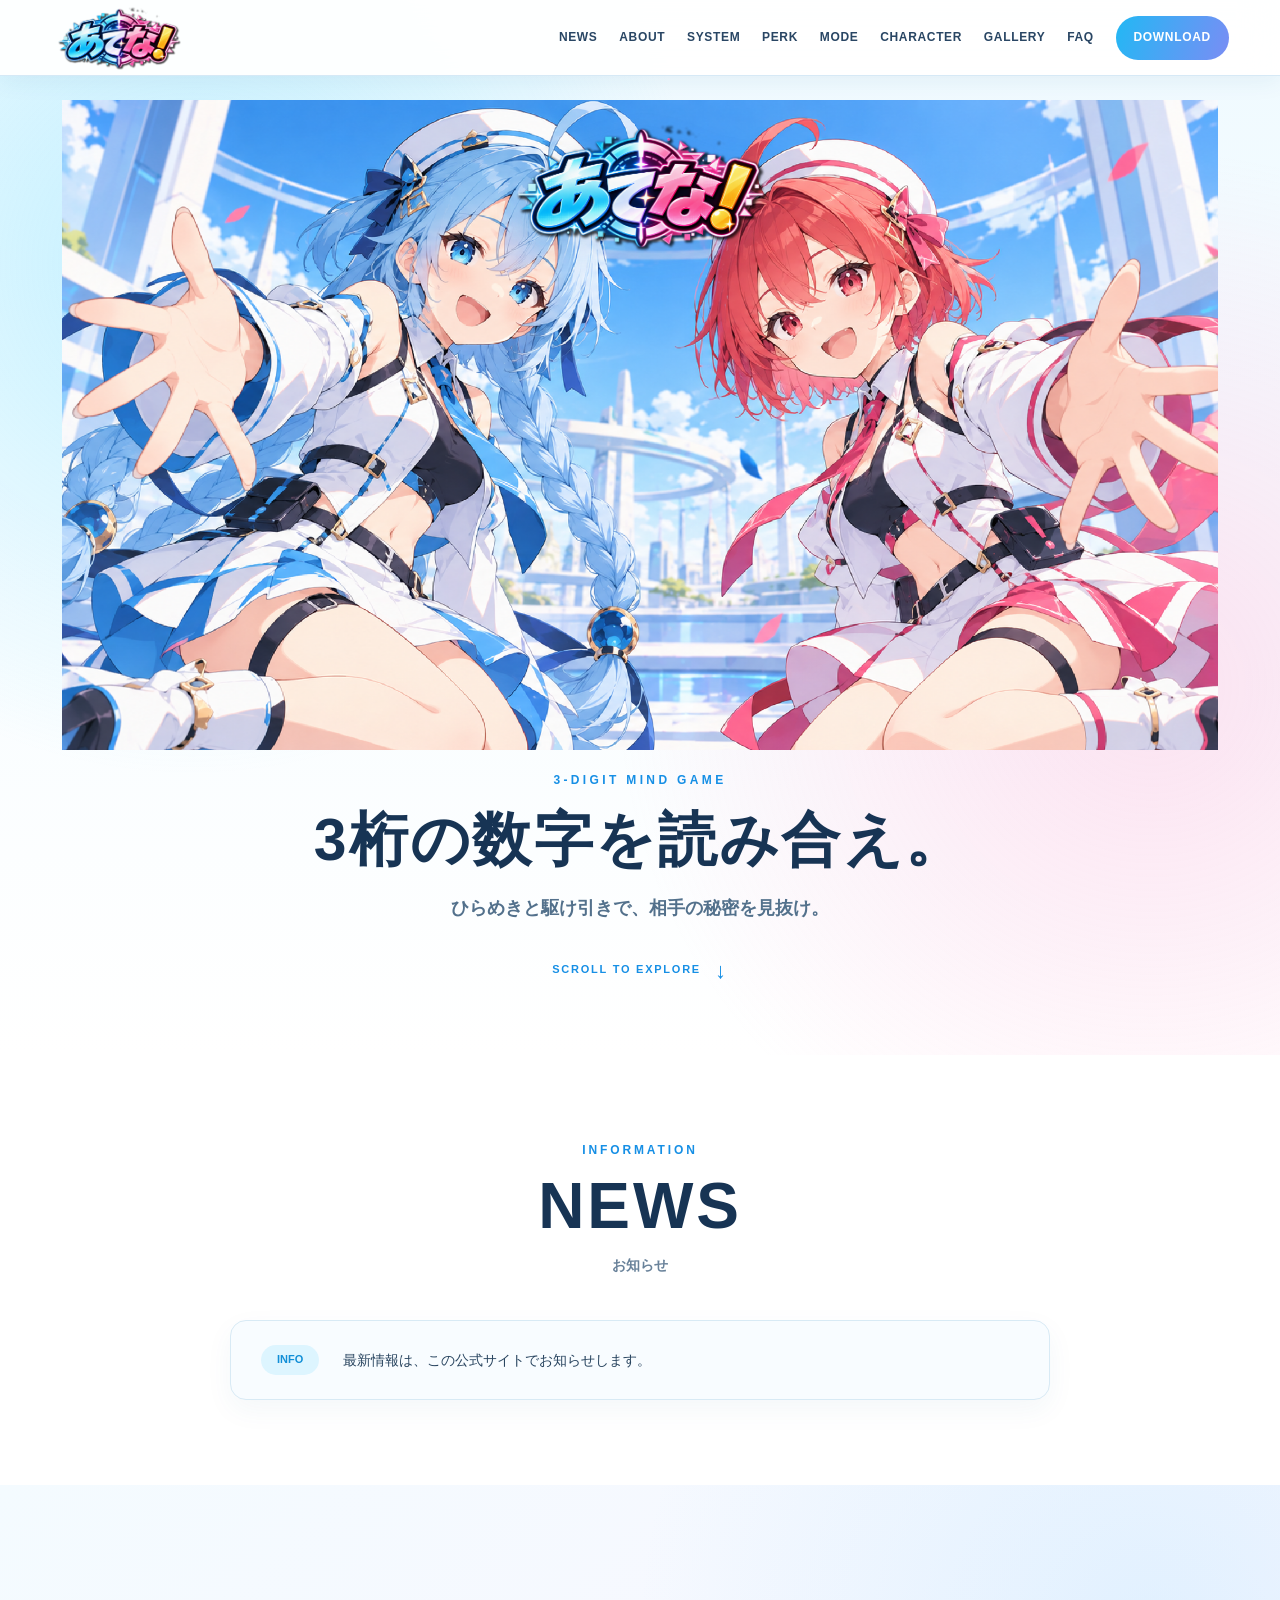
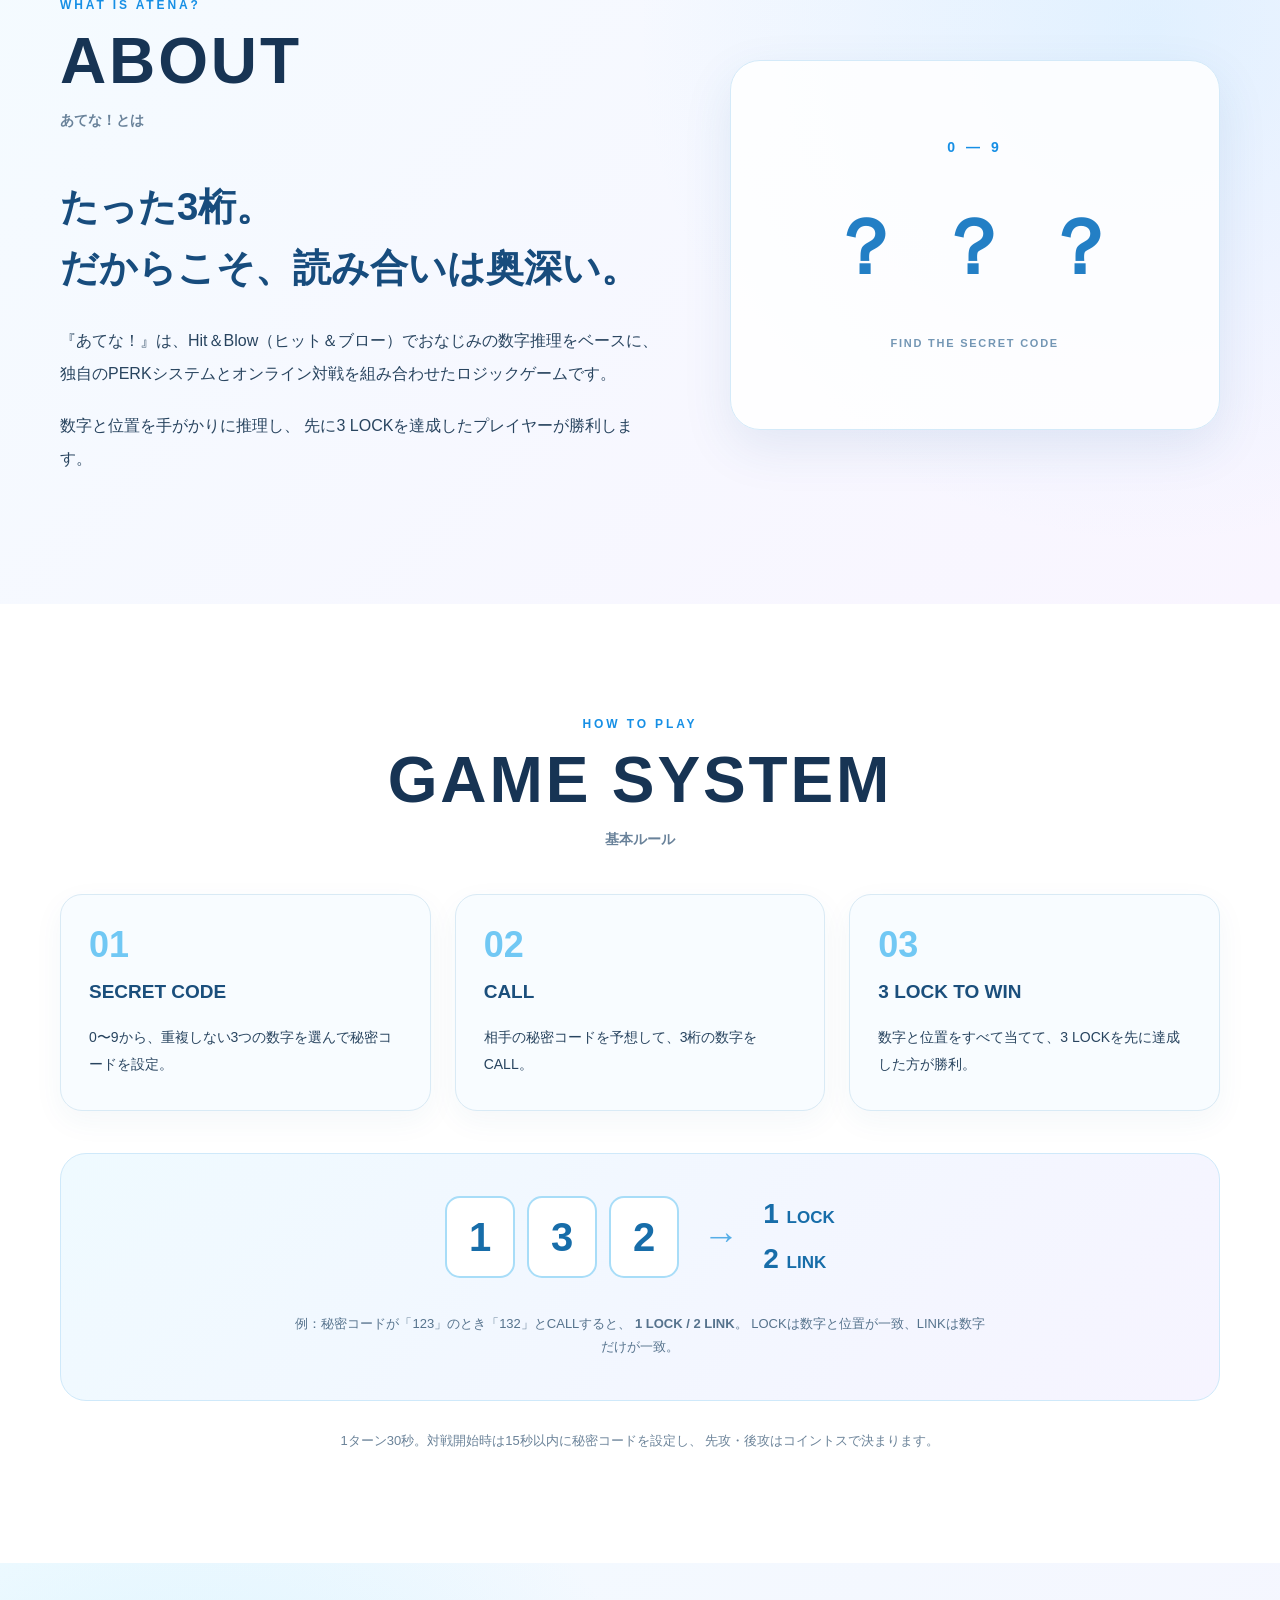
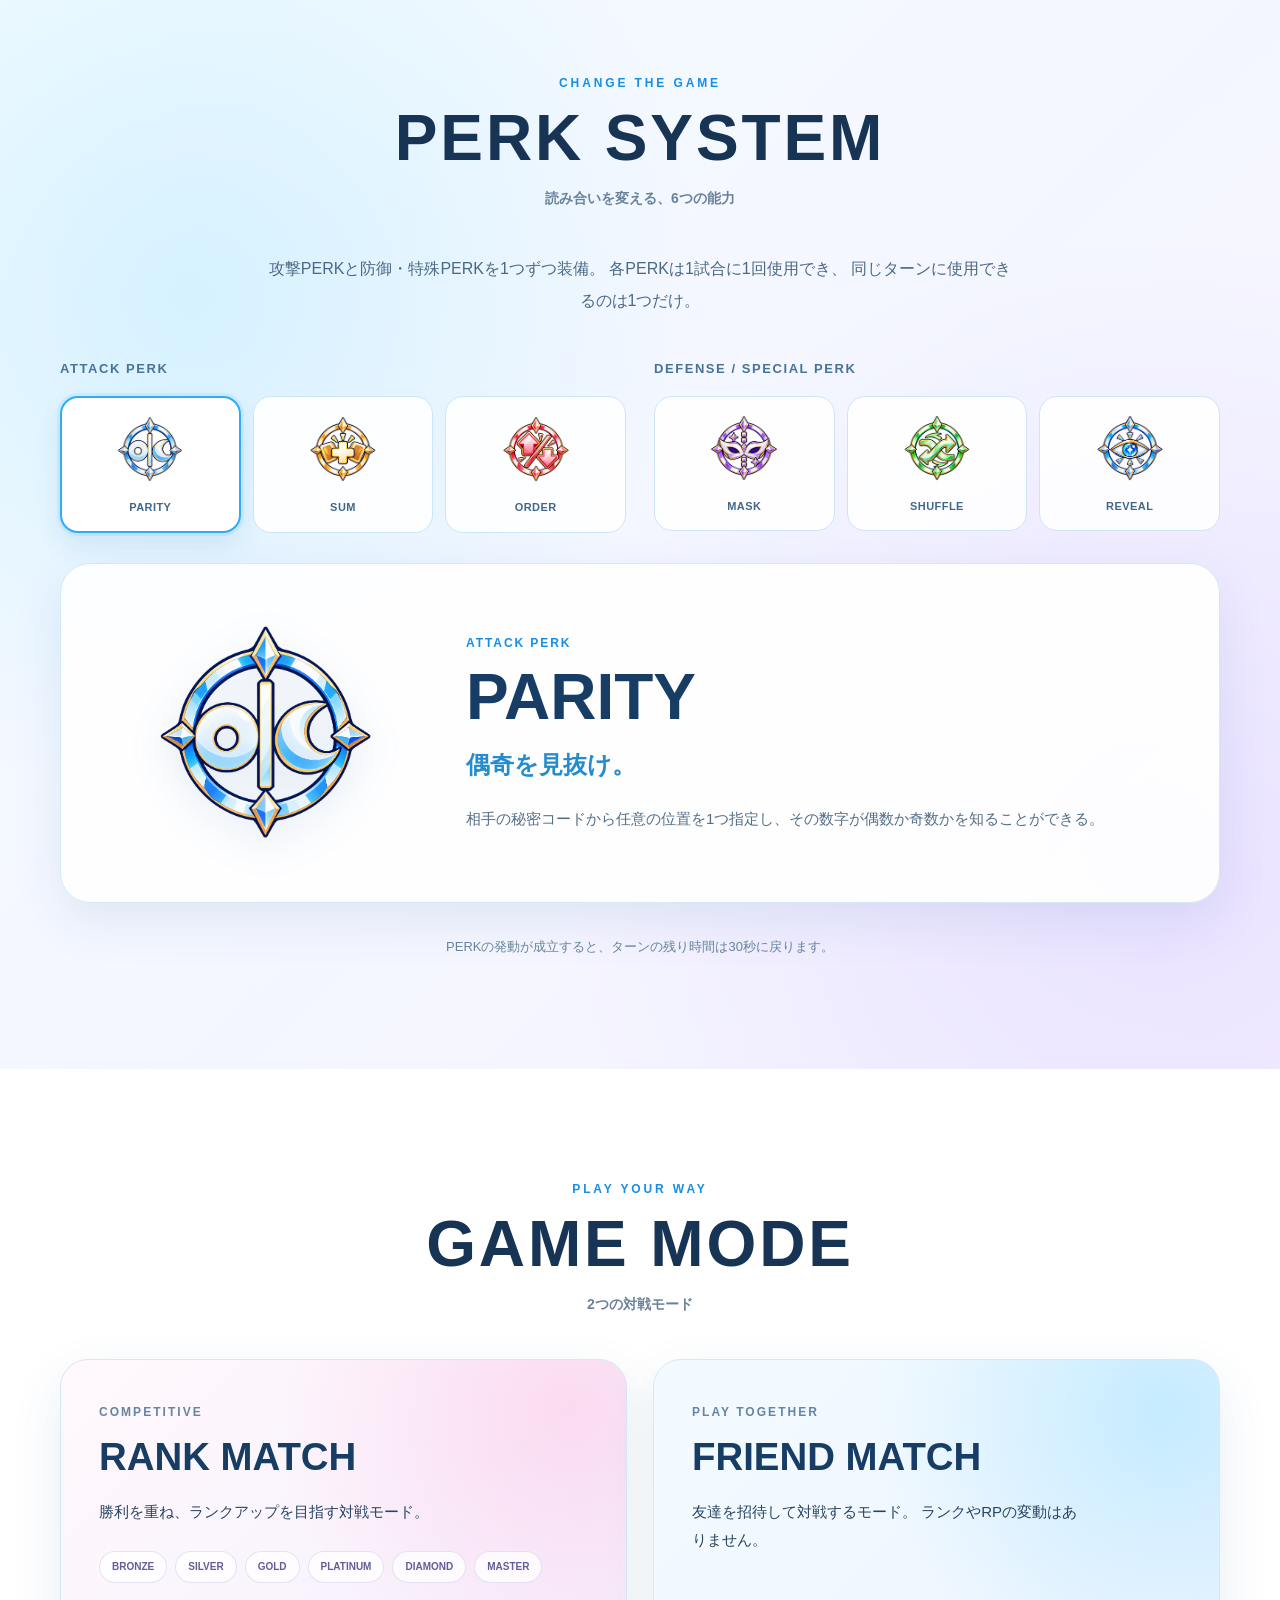
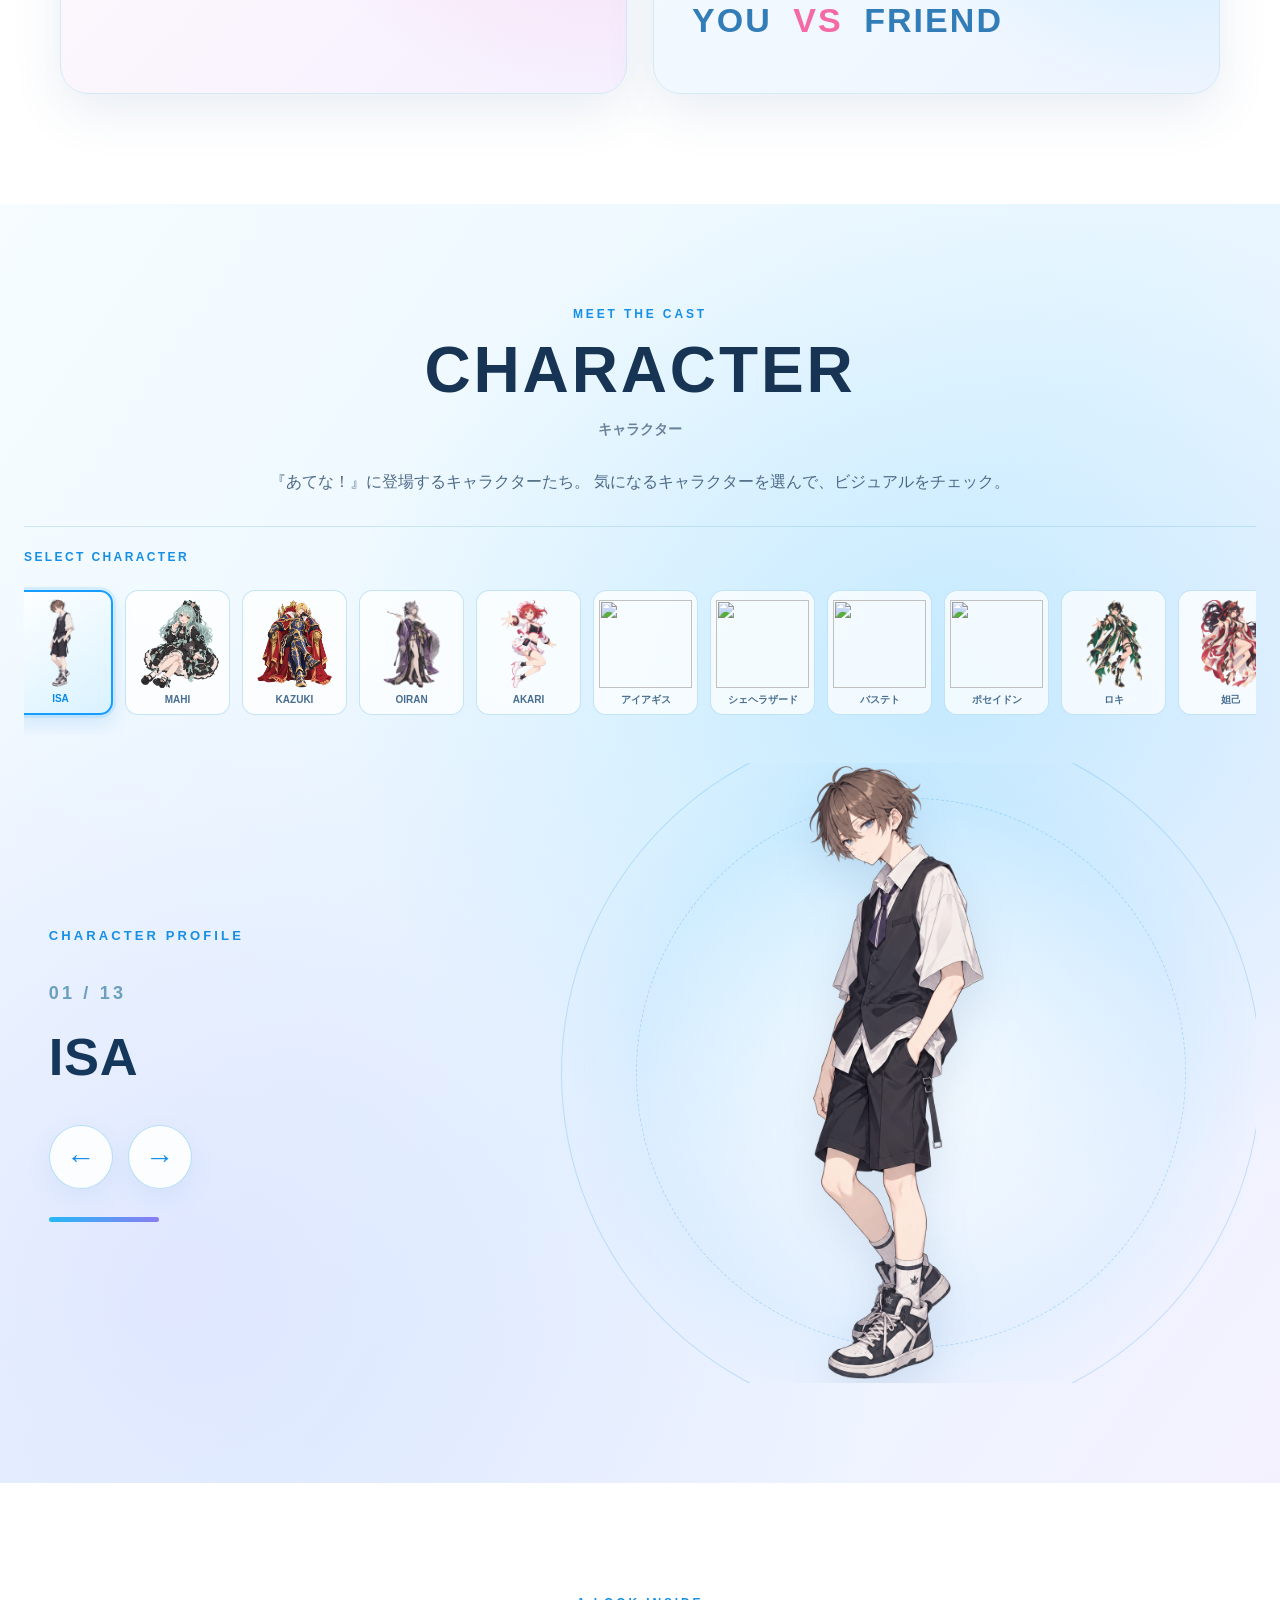
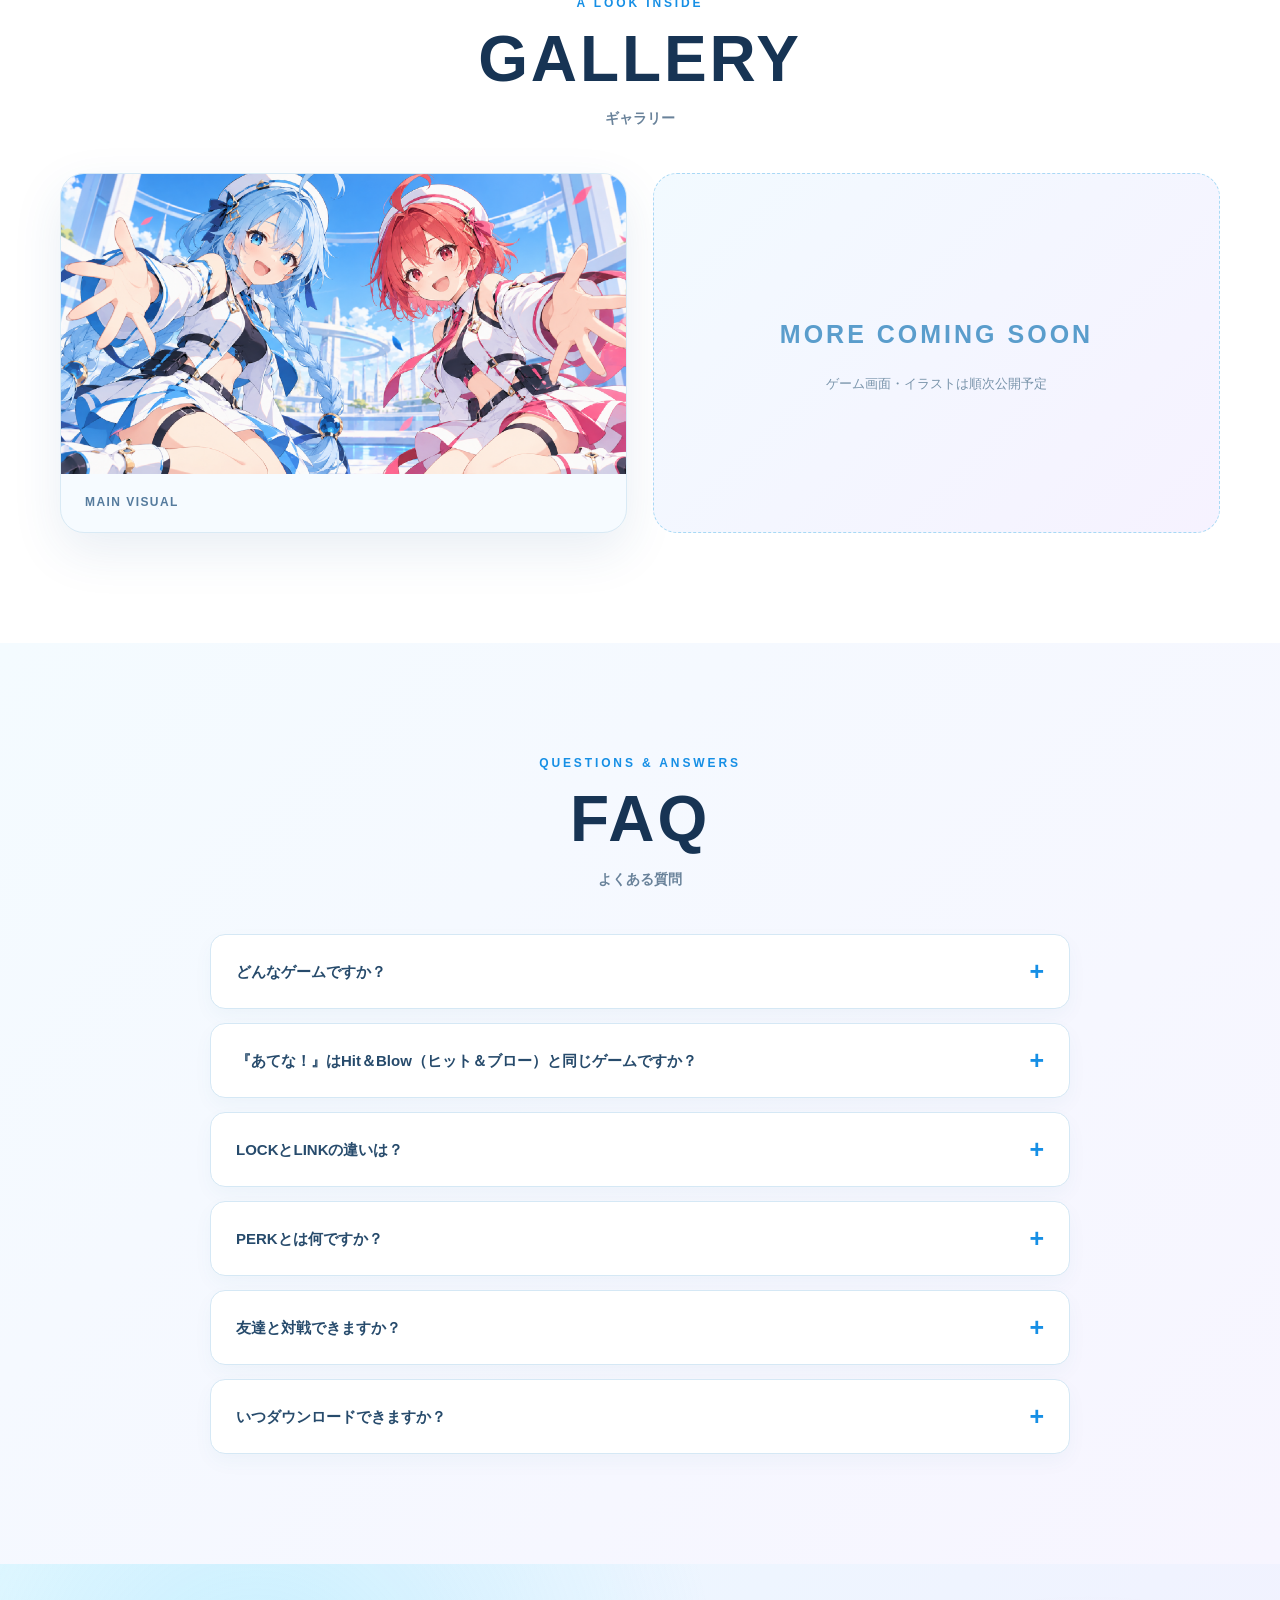
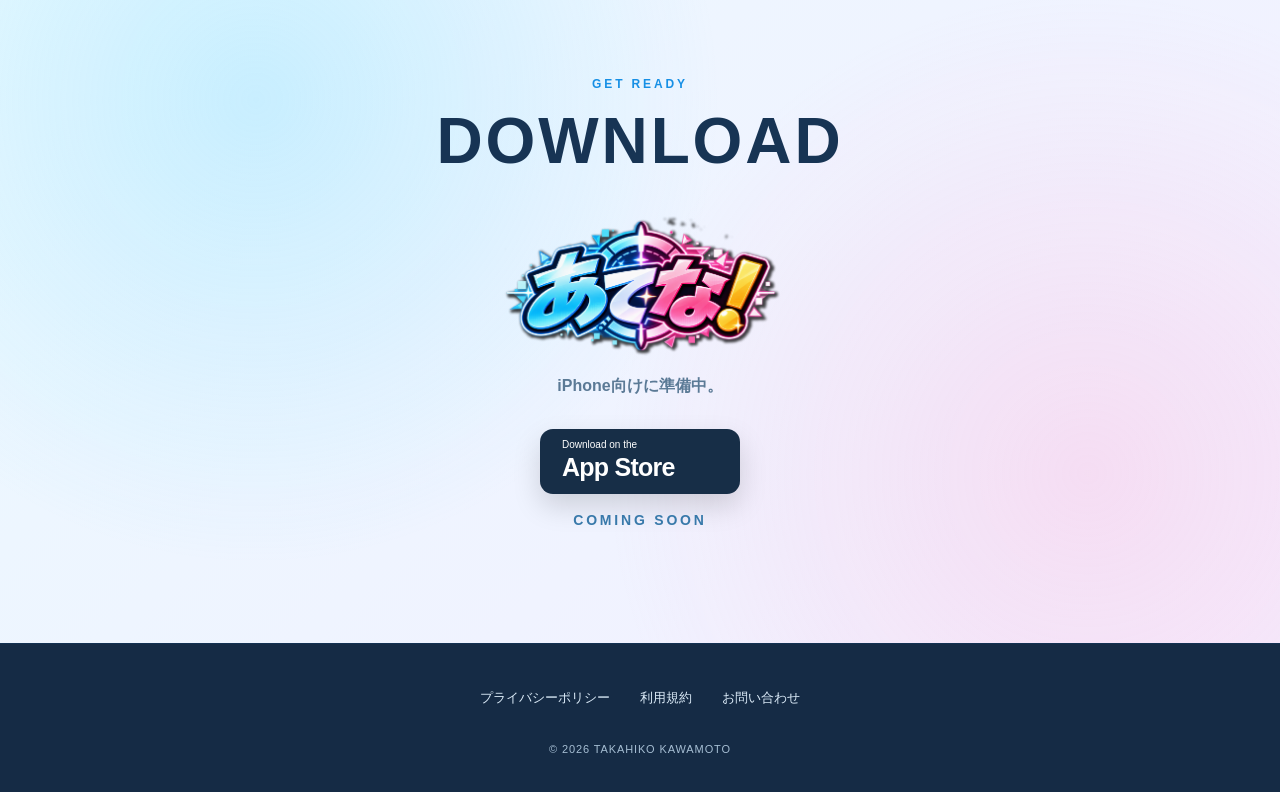
==== commit 060744f5: "Update index.html" ====
--- a/index.html
+++ b/index.html
@@ -190,10 +190,8 @@
           </p>
 
           <p>
-            『あてな！』は、Hit＆Blow（ヒット＆ブロー）でおなじみの
-            数字推理をベースに、独自のPERKシステムとオンライン対戦を
-            組み合わせたロジックゲームです。0〜9の数字から重複しない
-            3桁の秘密コードを設定し、交互に相手のコードを推理します。
+            『あてな！』は、Hit＆Blow（ヒット＆ブロー）でおなじみの数字推理をベースに、
+            独自のPERKシステムとオンライン対戦を組み合わせたロジックゲームです。
           </p>
 
           <p>
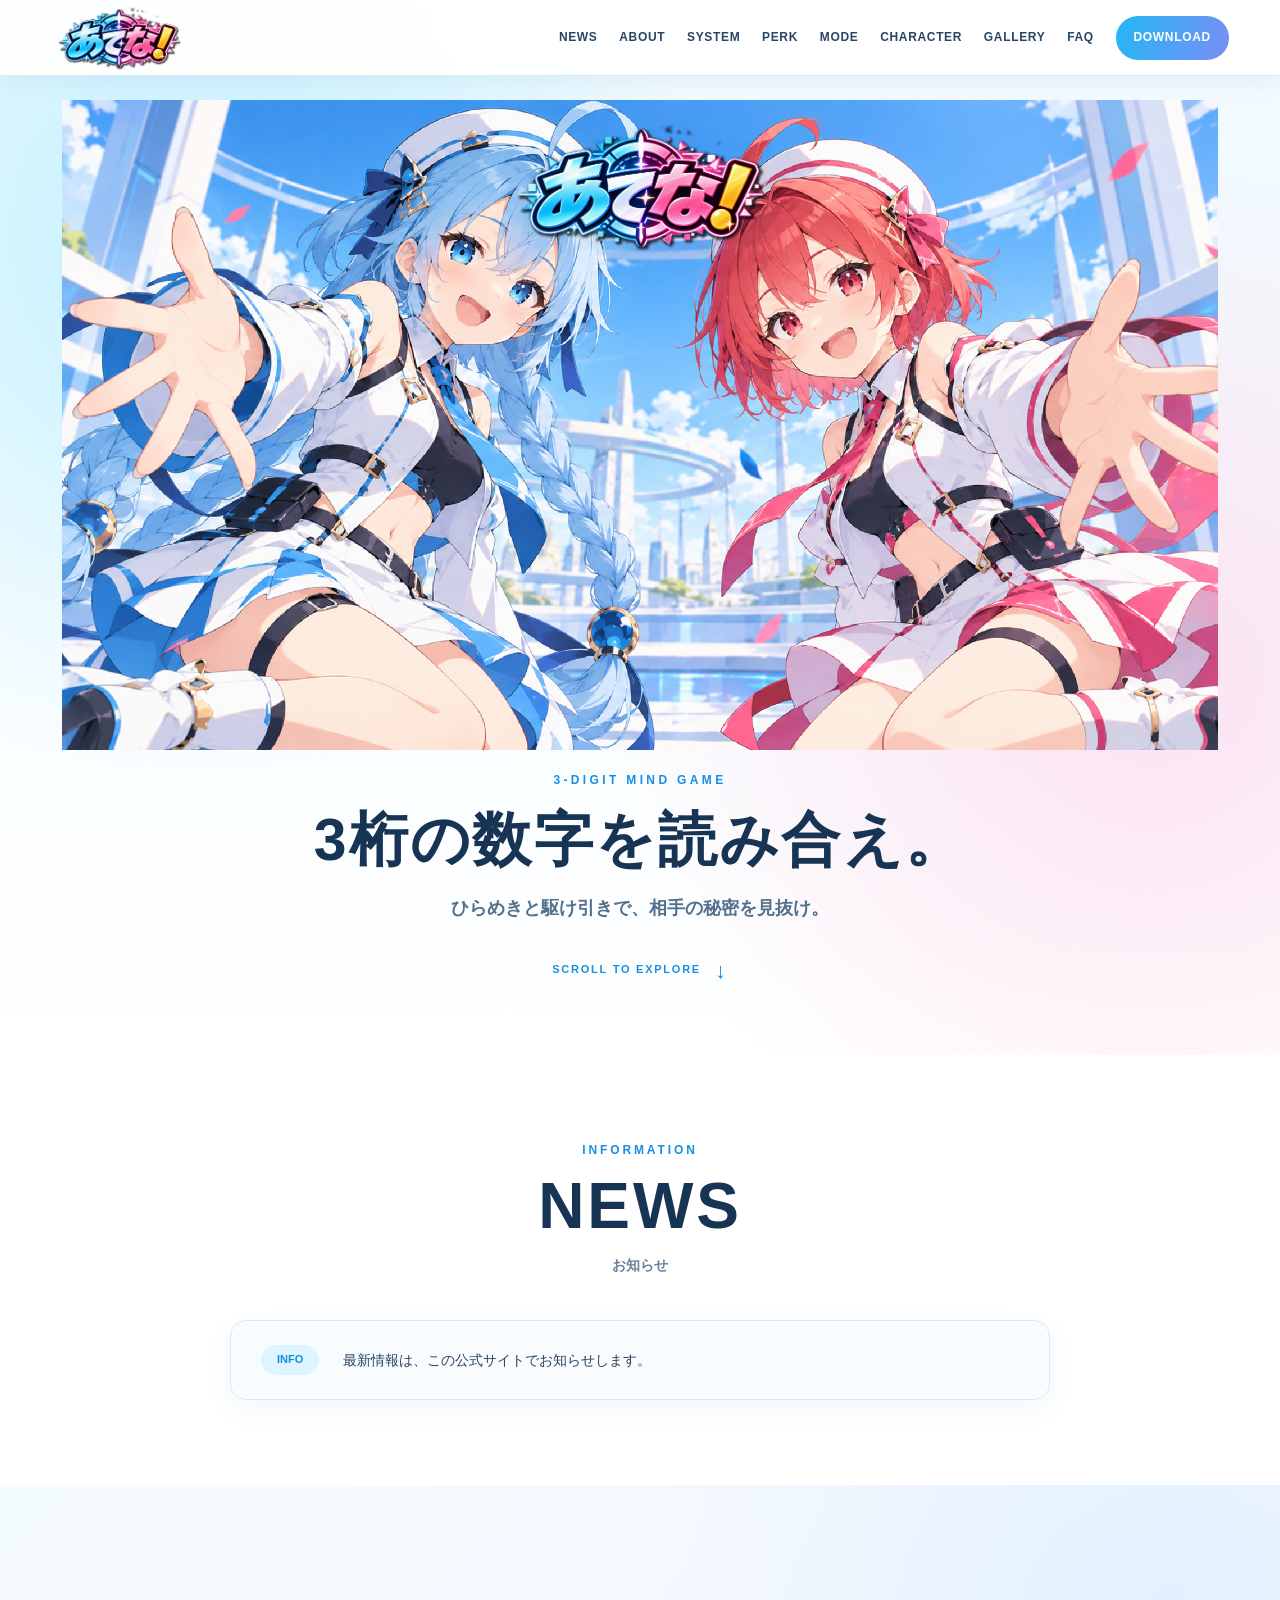
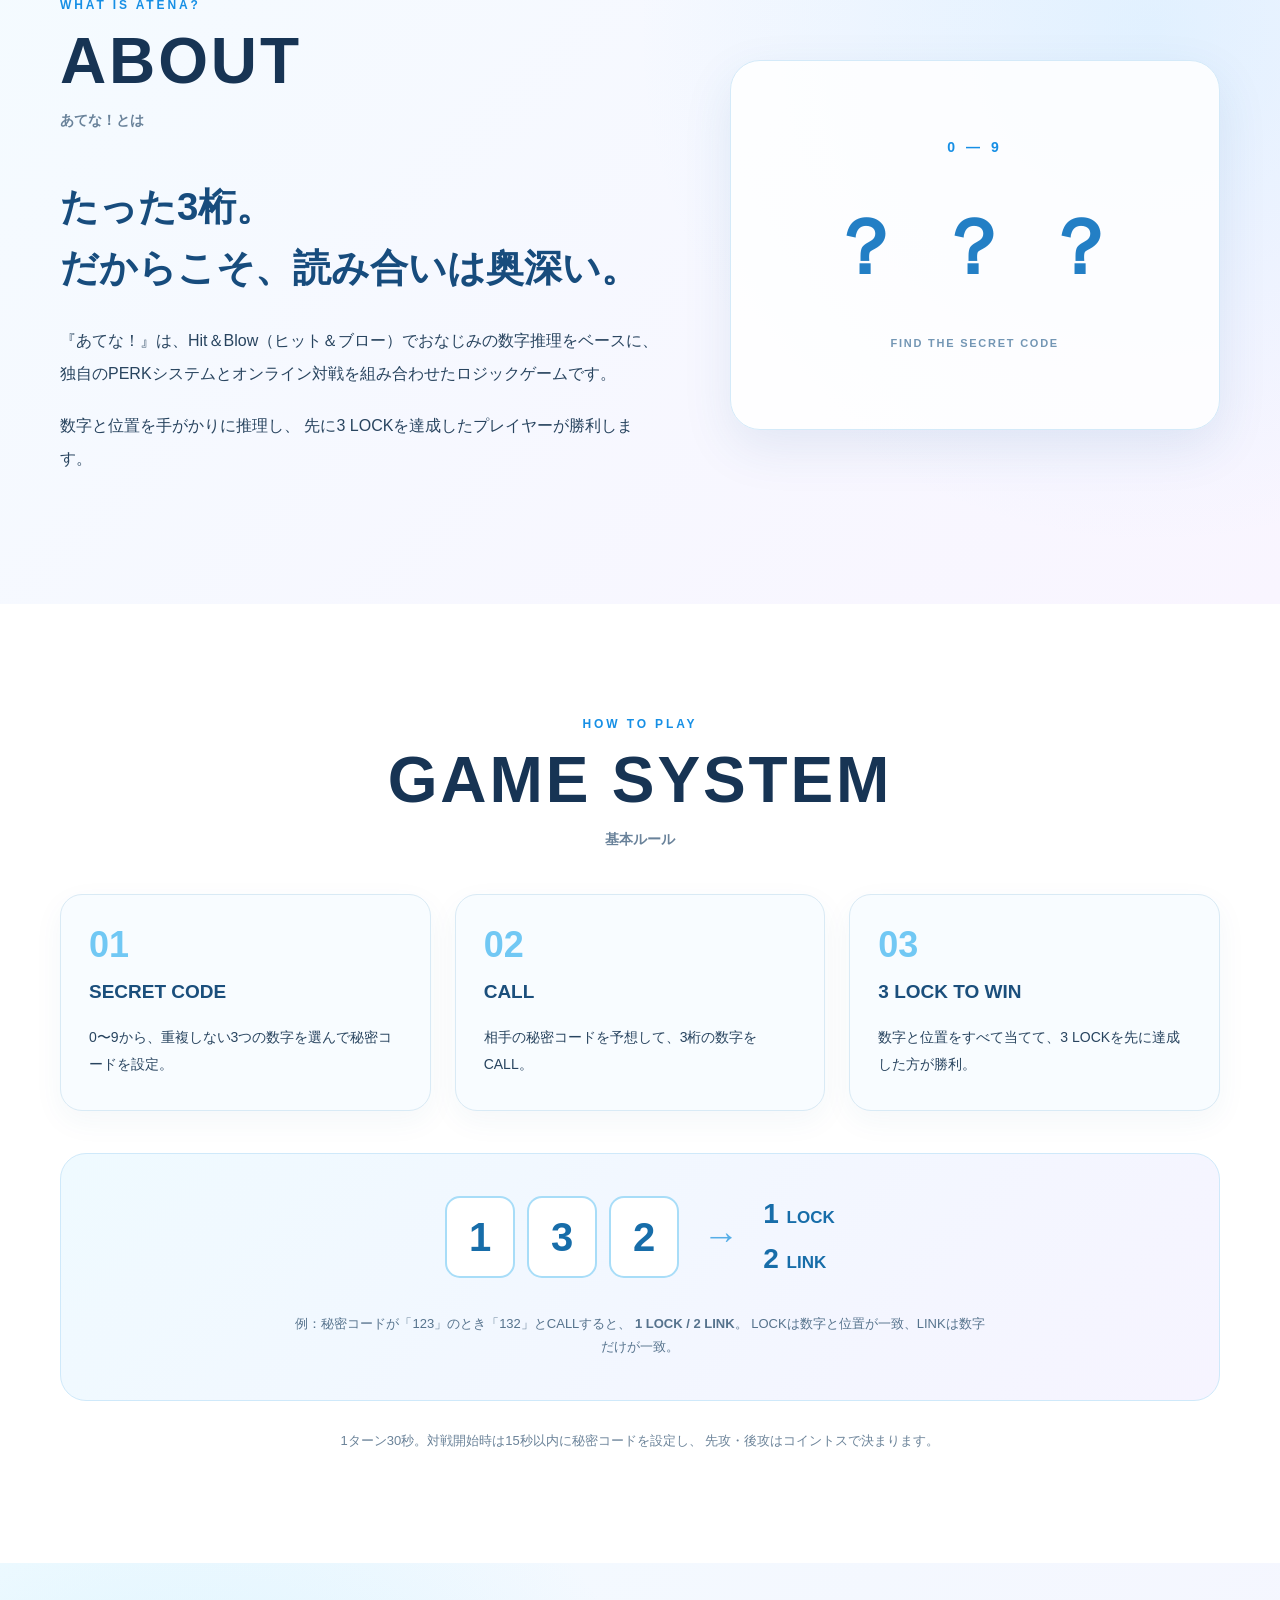
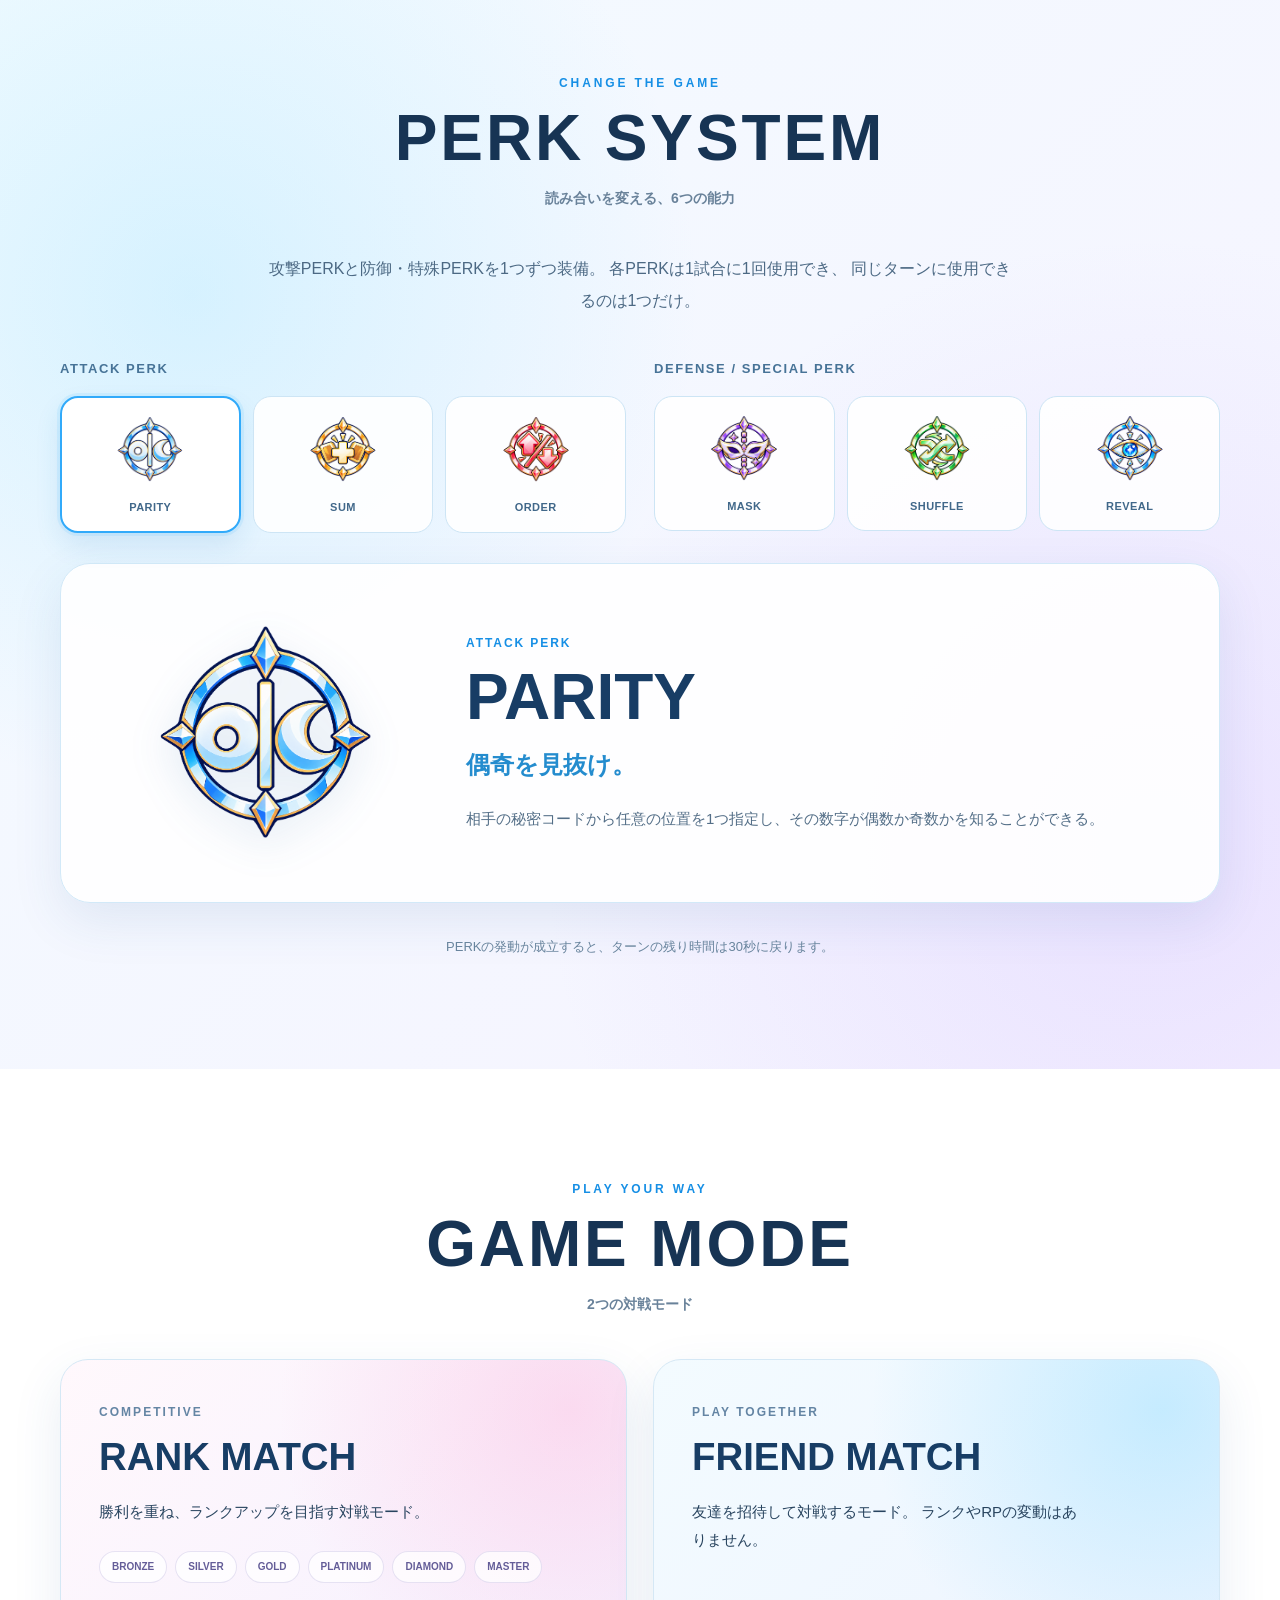
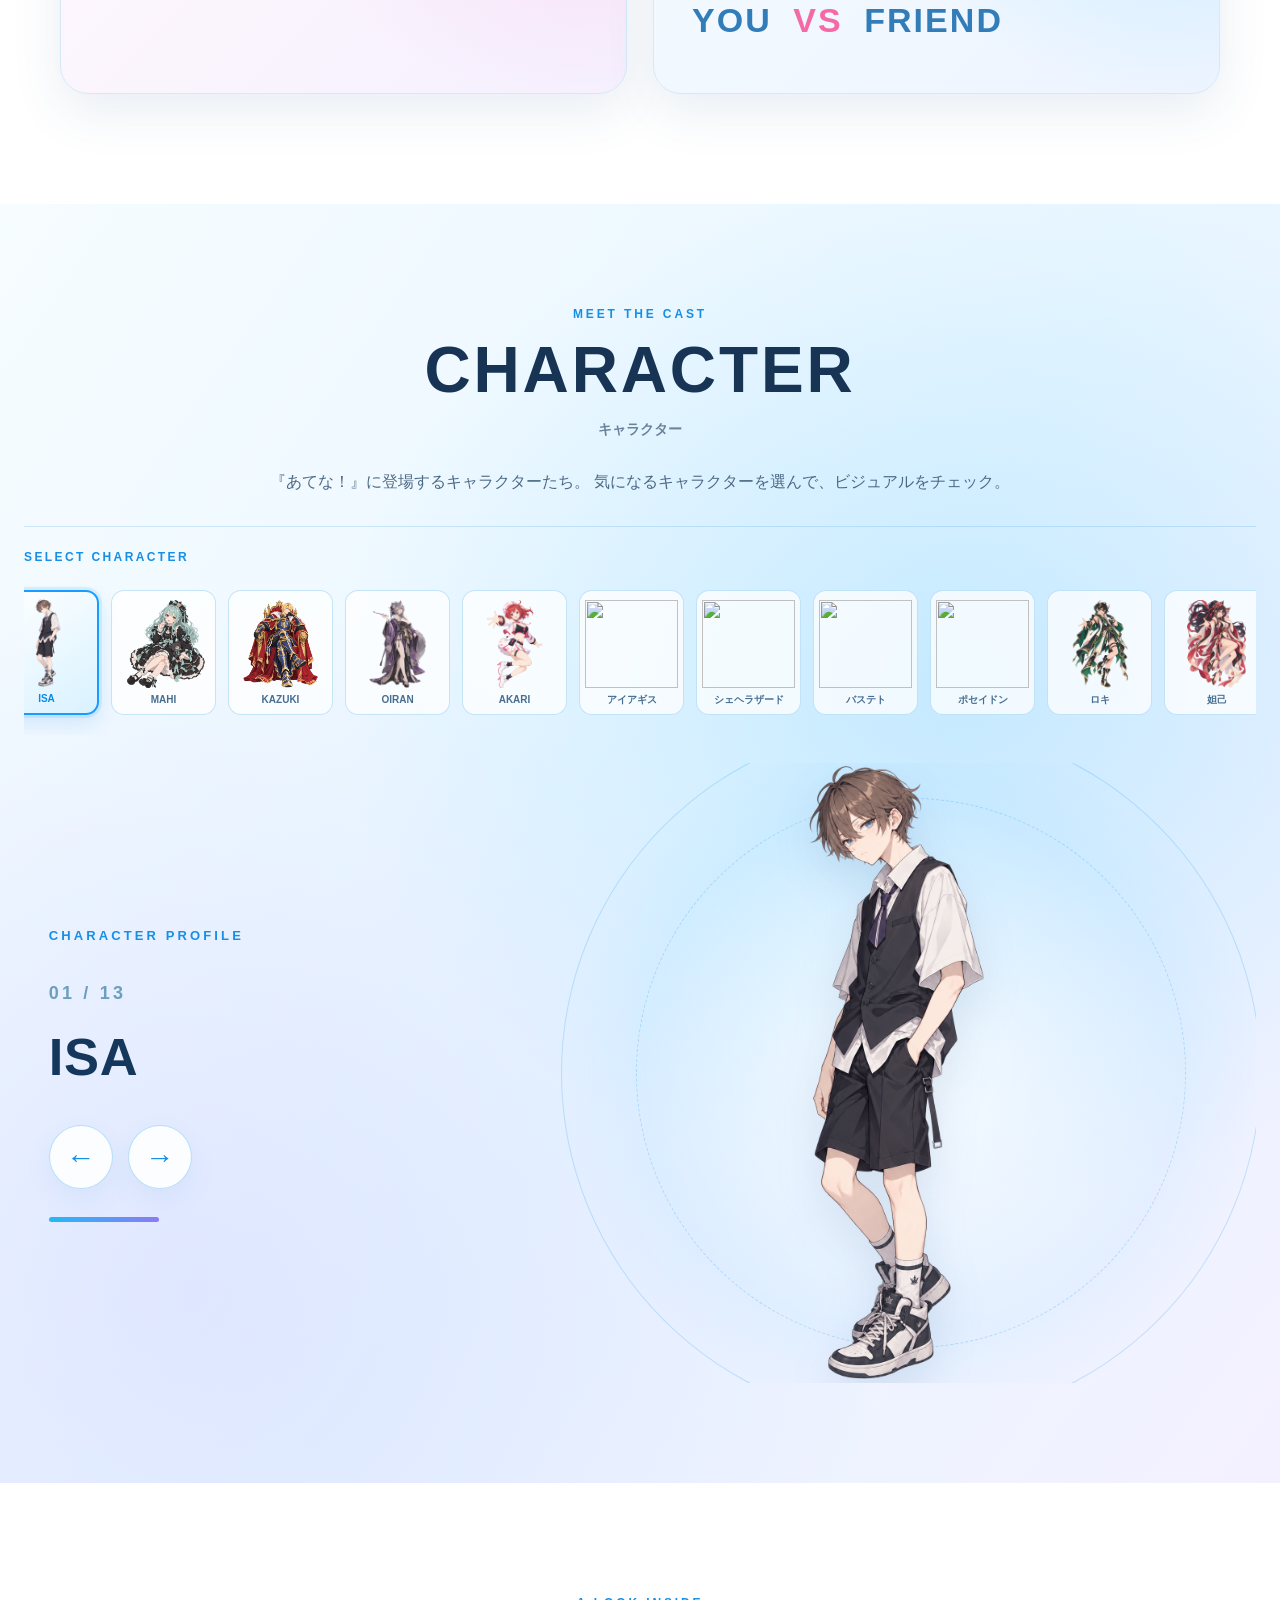
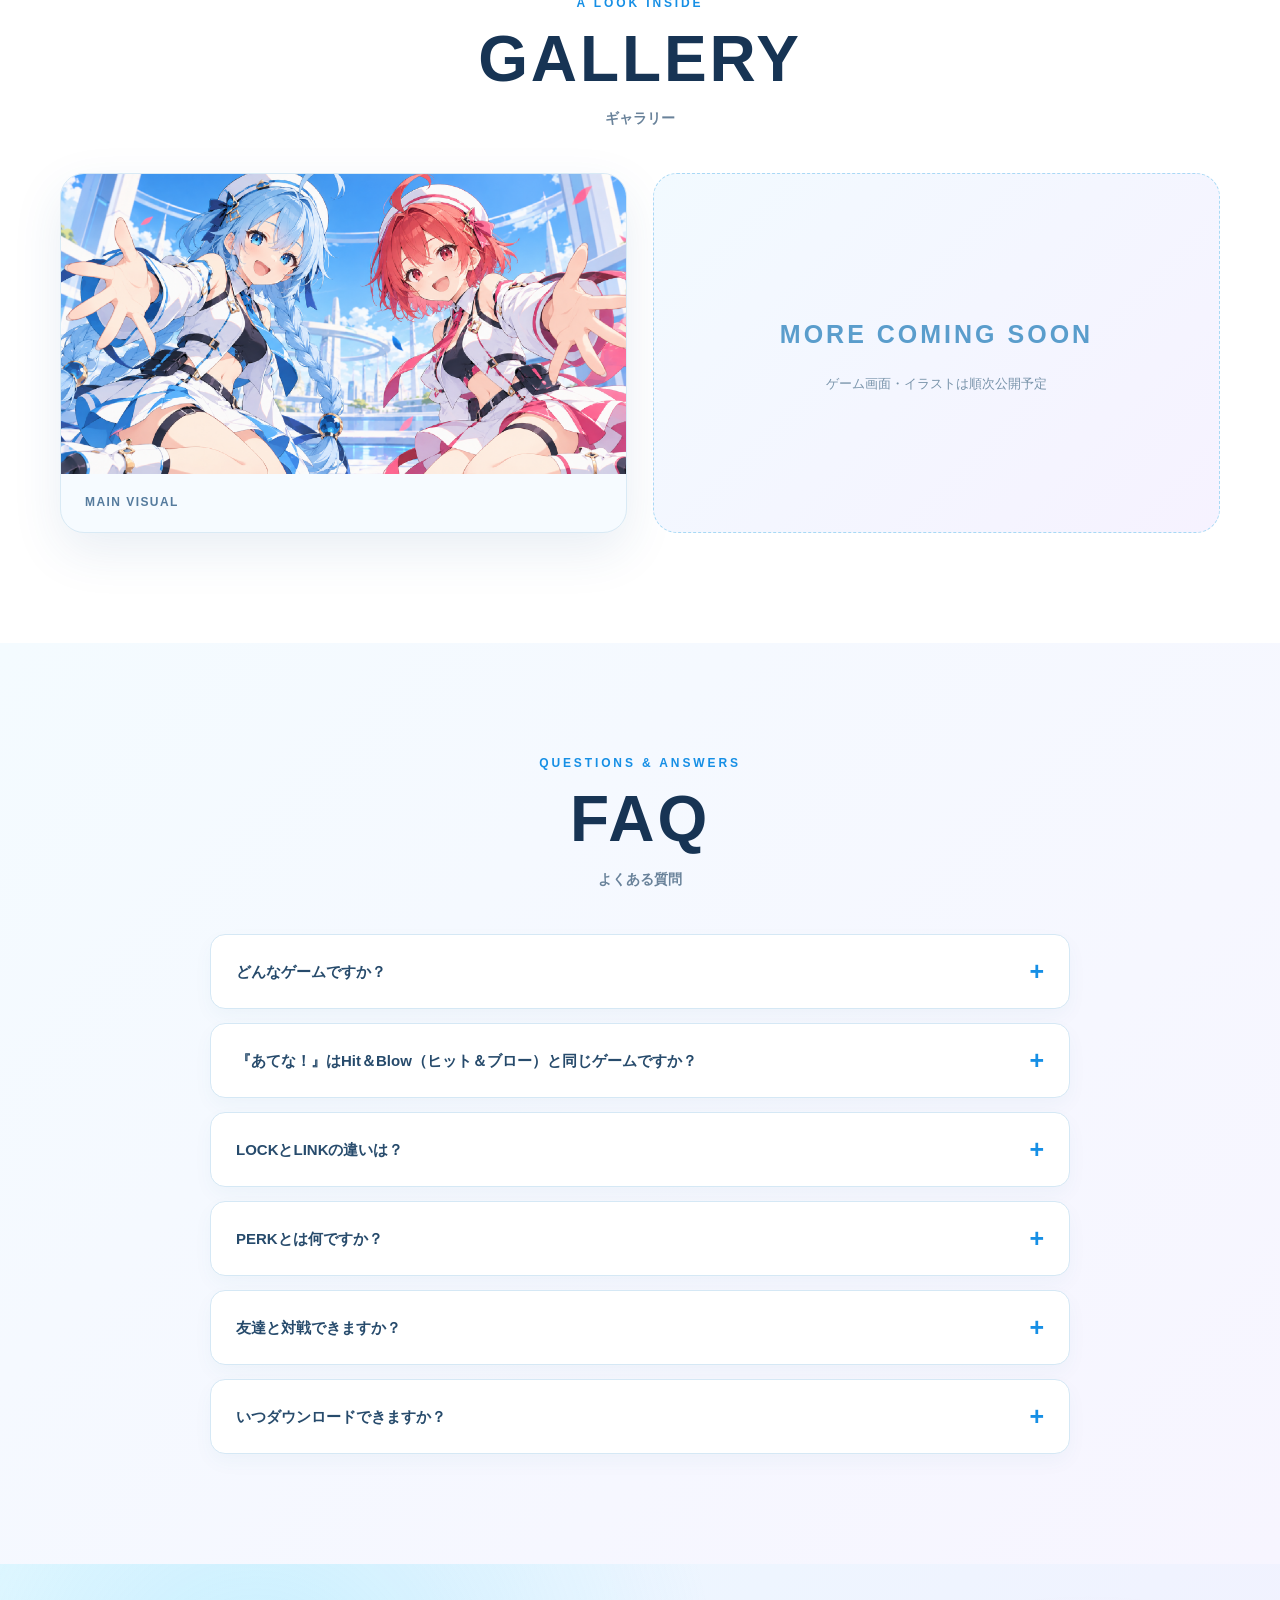
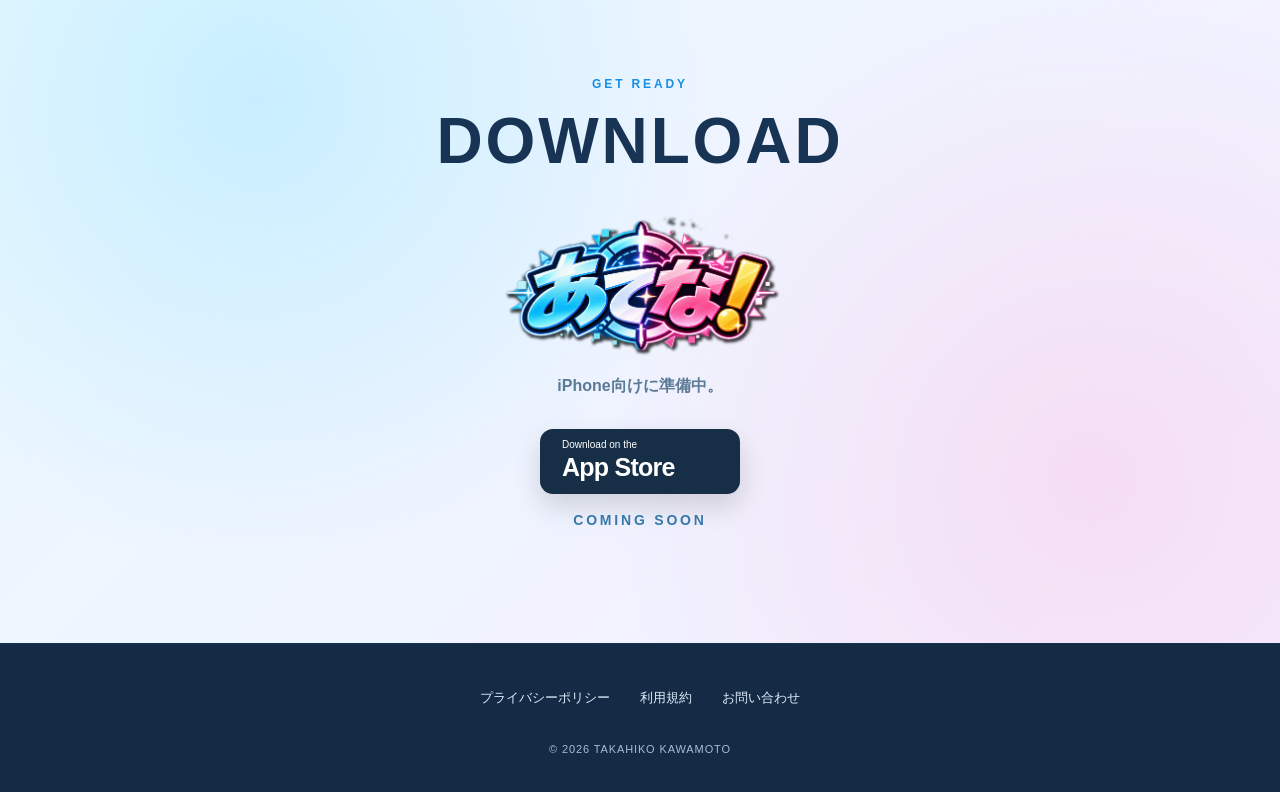
==== commit dbdc0f47: "Update index.html" ====
--- a/index.html
+++ b/index.html
@@ -43,6 +43,451 @@
   <link rel="stylesheet" href="css/lp.css">
 
   <script src="js/main.js" defer></script>
+
+  <!-- =====================================
+       SPLASH SCREEN STYLES
+       ===================================== -->
+
+  <style>
+    html.atena-loading {
+      overflow: hidden;
+    }
+
+    html.atena-loading body {
+      overflow: hidden;
+    }
+
+    #atena-splash {
+      position: fixed;
+      inset: 0;
+      z-index: 999999;
+
+      display: flex;
+      align-items: center;
+      justify-content: center;
+
+      width: 100%;
+      min-height: 100vh;
+      min-height: 100dvh;
+
+      margin: 0;
+      padding: 24px;
+
+      box-sizing: border-box;
+
+      background:
+        radial-gradient(
+          circle at 50% 42%,
+          rgba(21, 116, 174, 0.26) 0%,
+          rgba(10, 37, 70, 0.16) 35%,
+          transparent 65%
+        ),
+        linear-gradient(
+          145deg,
+          #061321 0%,
+          #0b2340 52%,
+          #050f1e 100%
+        );
+
+      color: #ffffff;
+
+      opacity: 1;
+      visibility: visible;
+
+      transition:
+        opacity 0.75s ease,
+        visibility 0.75s ease;
+
+      overflow: hidden;
+      isolation: isolate;
+    }
+
+    #atena-splash,
+    #atena-splash *,
+    #atena-splash *::before,
+    #atena-splash *::after {
+      box-sizing: border-box;
+    }
+
+    #atena-splash::before {
+      content: "";
+
+      position: absolute;
+      inset: -50%;
+
+      z-index: -1;
+
+      background:
+        repeating-linear-gradient(
+          0deg,
+          transparent 0,
+          transparent 49px,
+          rgba(66, 190, 255, 0.035) 50px
+        ),
+        repeating-linear-gradient(
+          90deg,
+          transparent 0,
+          transparent 49px,
+          rgba(66, 190, 255, 0.035) 50px
+        );
+
+      transform: perspective(700px) rotateX(28deg);
+
+      animation: atena-splash-grid 9s linear infinite;
+
+      pointer-events: none;
+    }
+
+    #atena-splash::after {
+      content: "";
+
+      position: absolute;
+      top: 50%;
+      left: 50%;
+
+      width: min(80vw, 650px);
+      height: min(80vw, 650px);
+
+      border-radius: 50%;
+
+      background: radial-gradient(
+        circle,
+        rgba(43, 174, 244, 0.15) 0%,
+        rgba(43, 174, 244, 0.055) 35%,
+        transparent 70%
+      );
+
+      transform: translate(-50%, -50%);
+
+      pointer-events: none;
+    }
+
+    .atena-splash-content {
+      position: relative;
+      z-index: 2;
+
+      display: flex;
+      flex-direction: column;
+      align-items: center;
+      justify-content: center;
+
+      width: min(100%, 480px);
+
+      text-align: center;
+    }
+
+    .atena-splash-logo-wrap {
+      position: relative;
+
+      display: flex;
+      align-items: center;
+      justify-content: center;
+
+      width: min(75vw, 350px);
+      min-height: 160px;
+
+      margin: 0 auto 42px;
+    }
+
+    .atena-splash-logo-wrap::before {
+      content: "";
+
+      position: absolute;
+      inset: 12%;
+
+      border-radius: 50%;
+
+      background: rgba(43, 190, 255, 0.16);
+
+      filter: blur(48px);
+
+      animation: atena-splash-aura 2.5s ease-in-out infinite alternate;
+    }
+
+    .atena-splash-logo {
+      position: relative;
+      z-index: 1;
+
+      display: block;
+
+      width: 100%;
+      max-width: 350px;
+      height: auto;
+
+      object-fit: contain;
+
+      filter:
+        drop-shadow(0 0 12px rgba(51, 184, 255, 0.22));
+
+      animation: atena-splash-logo-float 2.6s ease-in-out infinite;
+    }
+
+    .atena-splash-label {
+      margin: 0 0 18px;
+
+      color: #89dfff;
+
+      font-family:
+        -apple-system,
+        BlinkMacSystemFont,
+        "Helvetica Neue",
+        Arial,
+        sans-serif;
+
+      font-size: 11px;
+      font-weight: 700;
+
+      letter-spacing: 0.38em;
+
+      text-indent: 0.38em;
+    }
+
+    .atena-splash-progress {
+      display: flex;
+      align-items: baseline;
+      justify-content: center;
+
+      min-height: 90px;
+
+      margin: 0 0 24px;
+
+      color: #ffffff;
+
+      font-family:
+        -apple-system,
+        BlinkMacSystemFont,
+        "Helvetica Neue",
+        Arial,
+        sans-serif;
+
+      font-variant-numeric: tabular-nums;
+      font-feature-settings: "tnum";
+
+      line-height: 1;
+    }
+
+    .atena-splash-number {
+      display: inline-block;
+
+      min-width: 3ch;
+
+      font-size: clamp(58px, 12vw, 86px);
+      font-weight: 800;
+
+      letter-spacing: -0.055em;
+
+      text-align: right;
+
+      text-shadow:
+        0 0 22px rgba(50, 192, 255, 0.35);
+    }
+
+    .atena-splash-percent {
+      margin-left: 8px;
+
+      color: #73d6ff;
+
+      font-size: clamp(22px, 5vw, 32px);
+      font-weight: 700;
+    }
+
+    .atena-splash-track {
+      position: relative;
+
+      width: min(76vw, 340px);
+      height: 5px;
+
+      margin: 0 auto;
+
+      border-radius: 999px;
+
+      background: rgba(125, 197, 237, 0.16);
+
+      box-shadow:
+        inset 0 0 8px rgba(0, 0, 0, 0.25);
+
+      overflow: visible;
+    }
+
+    .atena-splash-bar {
+      position: relative;
+
+      width: 0%;
+      height: 100%;
+
+      border-radius: inherit;
+
+      background: linear-gradient(
+        90deg,
+        #178ce5 0%,
+        #38c5ff 55%,
+        #b2f2ff 100%
+      );
+
+      box-shadow:
+        0 0 12px rgba(51, 193, 255, 0.65),
+        0 0 24px rgba(51, 193, 255, 0.24);
+
+      transition: width 0.055s linear;
+    }
+
+    .atena-splash-bar::after {
+      content: "";
+
+      position: absolute;
+      top: 50%;
+      right: -2px;
+
+      width: 10px;
+      height: 10px;
+
+      border-radius: 50%;
+
+      background: #d8f9ff;
+
+      box-shadow:
+        0 0 12px #6bdcff,
+        0 0 22px rgba(67, 199, 255, 0.75);
+
+      transform: translateY(-50%);
+    }
+
+    .atena-splash-status {
+      min-height: 20px;
+
+      margin: 20px 0 0;
+
+      color: rgba(197, 228, 247, 0.72);
+
+      font-family:
+        -apple-system,
+        BlinkMacSystemFont,
+        "Helvetica Neue",
+        Arial,
+        sans-serif;
+
+      font-size: 10px;
+      font-weight: 600;
+
+      letter-spacing: 0.25em;
+    }
+
+    #atena-splash.is-complete .atena-splash-logo {
+      animation: atena-splash-logo-complete 0.7s ease both;
+    }
+
+    #atena-splash.is-complete .atena-splash-logo-wrap::before {
+      animation: atena-splash-aura-complete 0.7s ease both;
+    }
+
+    #atena-splash.is-complete .atena-splash-number {
+      color: #dffaff;
+
+      text-shadow:
+        0 0 14px rgba(84, 210, 255, 0.8),
+        0 0 34px rgba(84, 210, 255, 0.4);
+    }
+
+    #atena-splash.is-leaving {
+      opacity: 0;
+      visibility: hidden;
+
+      pointer-events: none;
+    }
+
+    @keyframes atena-splash-grid {
+      from {
+        transform:
+          perspective(700px)
+          rotateX(28deg)
+          translateY(0);
+      }
+
+      to {
+        transform:
+          perspective(700px)
+          rotateX(28deg)
+          translateY(50px);
+      }
+    }
+
+    @keyframes atena-splash-aura {
+      from {
+        opacity: 0.55;
+        transform: scale(0.92);
+      }
+
+      to {
+        opacity: 1;
+        transform: scale(1.1);
+      }
+    }
+
+    @keyframes atena-splash-logo-float {
+      0%,
+      100% {
+        transform: translateY(0);
+      }
+
+      50% {
+        transform: translateY(-8px);
+      }
+    }
+
+    @keyframes atena-splash-logo-complete {
+      0% {
+        transform: translateY(0) scale(1);
+
+        filter:
+          drop-shadow(0 0 12px rgba(51, 184, 255, 0.22));
+      }
+
+      55% {
+        transform: translateY(-3px) scale(1.065);
+
+        filter:
+          drop-shadow(0 0 30px rgba(91, 218, 255, 0.85))
+          drop-shadow(0 0 65px rgba(91, 218, 255, 0.35));
+      }
+
+      100% {
+        transform: translateY(0) scale(1.02);
+
+        filter:
+          drop-shadow(0 0 22px rgba(91, 218, 255, 0.65));
+      }
+    }
+
+    @keyframes atena-splash-aura-complete {
+      from {
+        opacity: 0.6;
+        transform: scale(1);
+      }
+
+      to {
+        opacity: 1;
+        transform: scale(1.4);
+      }
+    }
+
+    @media (prefers-reduced-motion: reduce) {
+      #atena-splash::before,
+      .atena-splash-logo,
+      .atena-splash-logo-wrap::before {
+        animation: none;
+      }
+
+      #atena-splash,
+      .atena-splash-bar {
+        transition-duration: 0.01ms;
+      }
+    }
+  </style>
+
+  <!-- スプラッシュ表示中のスクロールを防止 -->
+  <script>
+    document.documentElement.classList.add("atena-loading");
+  </script>
 
   <script type="application/ld+json">
   {
@@ -64,6 +509,72 @@
 
 <body class="lp-page">
 
+  <!-- =====================================
+       SPLASH SCREEN
+       ===================================== -->
+
+  <div
+    id="atena-splash"
+    role="status"
+    aria-label="あてな！公式サイトを読み込み中"
+    aria-live="off"
+  >
+
+    <div class="atena-splash-content">
+
+      <div class="atena-splash-logo-wrap">
+        <img
+          class="atena-splash-logo"
+          src="logo.png"
+          alt="あてな！"
+          width="350"
+          height="175"
+          fetchpriority="high"
+        >
+      </div>
+
+      <p class="atena-splash-label">
+        NOW LOADING
+      </p>
+
+      <div
+        class="atena-splash-progress"
+        aria-hidden="true"
+      >
+        <span
+          class="atena-splash-number"
+          id="atena-splash-number"
+        >0</span>
+
+        <span class="atena-splash-percent">%</span>
+      </div>
+
+      <div
+        class="atena-splash-track"
+        role="progressbar"
+        aria-label="読み込み進捗"
+        aria-valuemin="0"
+        aria-valuemax="100"
+        aria-valuenow="0"
+        id="atena-splash-progressbar"
+      >
+        <div
+          class="atena-splash-bar"
+          id="atena-splash-bar"
+        ></div>
+      </div>
+
+      <p
+        class="atena-splash-status"
+        id="atena-splash-status"
+      >
+        INITIALIZING
+      </p>
+
+    </div>
+
+  </div>
+
   <a class="skip-link" href="#main">
     本文へ移動
   </a>
@@ -909,5 +1420,188 @@
 
   </footer>
 
+  <!-- =====================================
+       SPLASH SCREEN SCRIPT
+       ===================================== -->
+
+  <script>
+    (function () {
+      "use strict";
+
+      const splash = document.getElementById("atena-splash");
+      const number = document.getElementById("atena-splash-number");
+      const bar = document.getElementById("atena-splash-bar");
+      const progressbar = document.getElementById("atena-splash-progressbar");
+      const status = document.getElementById("atena-splash-status");
+
+      if (!splash || !number || !bar || !progressbar || !status) {
+        document.documentElement.classList.remove("atena-loading");
+        return;
+      }
+
+      const reduceMotion = window.matchMedia(
+        "(prefers-reduced-motion: reduce)"
+      ).matches;
+
+      const MIN_DURATION = reduceMotion ? 0 : 2300;
+      const MAX_WAIT = 8000;
+      const COMPLETE_HOLD = reduceMotion ? 0 : 550;
+      const FADE_DURATION = reduceMotion ? 0 : 750;
+
+      const startTime = performance.now();
+
+      let currentProgress = 0;
+      let resourcesReady = document.readyState === "complete";
+      let finished = false;
+      let animationFrame = null;
+      let fallbackTimer = null;
+
+      function setProgress(value) {
+        const safeValue = Math.max(
+          0,
+          Math.min(100, Math.floor(value))
+        );
+
+        currentProgress = safeValue;
+
+        number.textContent = String(safeValue);
+        bar.style.width = safeValue + "%";
+
+        progressbar.setAttribute(
+          "aria-valuenow",
+          String(safeValue)
+        );
+
+        if (safeValue < 30) {
+          status.textContent = "INITIALIZING";
+        } else if (safeValue < 65) {
+          status.textContent = "LOADING ASSETS";
+        } else if (safeValue < 100) {
+          status.textContent = "PREPARING EXPERIENCE";
+        } else {
+          status.textContent = "READY";
+        }
+      }
+
+      function cleanup() {
+        if (animationFrame !== null) {
+          cancelAnimationFrame(animationFrame);
+          animationFrame = null;
+        }
+
+        if (fallbackTimer !== null) {
+          clearTimeout(fallbackTimer);
+          fallbackTimer = null;
+        }
+      }
+
+      function finishSplash() {
+        if (finished) {
+          return;
+        }
+
+        finished = true;
+
+        cleanup();
+
+        setProgress(100);
+
+        splash.classList.add("is-complete");
+
+        window.setTimeout(function () {
+          splash.classList.add("is-leaving");
+
+          document.documentElement.classList.remove(
+            "atena-loading"
+          );
+
+          window.setTimeout(function () {
+            splash.remove();
+          }, FADE_DURATION + 50);
+
+        }, COMPLETE_HOLD);
+      }
+
+      function animateProgress(now) {
+        if (finished) {
+          return;
+        }
+
+        const elapsed = now - startTime;
+
+        const normalized = Math.min(
+          elapsed / Math.max(MIN_DURATION, 1),
+          1
+        );
+
+        const eased = 1 - Math.pow(1 - normalized, 2.4);
+
+        const target = resourcesReady
+          ? Math.floor(eased * 100)
+          : Math.min(95, Math.floor(eased * 95));
+
+        if (target > currentProgress) {
+          setProgress(target);
+        }
+
+        if (
+          resourcesReady &&
+          elapsed >= MIN_DURATION
+        ) {
+          finishSplash();
+          return;
+        }
+
+        animationFrame = requestAnimationFrame(
+          animateProgress
+        );
+      }
+
+      function markResourcesReady() {
+        resourcesReady = true;
+      }
+
+      if (!resourcesReady) {
+        window.addEventListener(
+          "load",
+          markResourcesReady,
+          { once: true }
+        );
+      }
+
+      fallbackTimer = window.setTimeout(function () {
+        resourcesReady = true;
+        finishSplash();
+      }, MAX_WAIT);
+
+      if (reduceMotion) {
+        if (resourcesReady) {
+          finishSplash();
+        } else {
+          window.addEventListener(
+            "load",
+            finishSplash,
+            { once: true }
+          );
+        }
+      } else {
+        setProgress(0);
+
+        animationFrame = requestAnimationFrame(
+          animateProgress
+        );
+      }
+
+      window.addEventListener(
+        "pageshow",
+        function (event) {
+          if (event.persisted && !finished) {
+            finishSplash();
+          }
+        }
+      );
+    })();
+  </script>
+
 </body>
 </html>
--- a/css/lp.css
+++ b/css/lp.css
@@ -1290,6 +1290,22 @@
   color: #0789e8;
 }
 
+/* キャラクター切り替え時：名前を少し遅れて表示（約0.5秒） */
+body.lp-page #character-name.is-revealing {
+  animation: character-name-reveal 0.5s ease both;
+}
+
+@keyframes character-name-reveal {
+  0%, 30% {
+    opacity: 0;
+    transform: translateY(10px);
+  }
+  100% {
+    opacity: 1;
+    transform: translateY(0);
+  }
+}
+
 /* ==========================================================
    11. GALLERY
    ========================================================== */
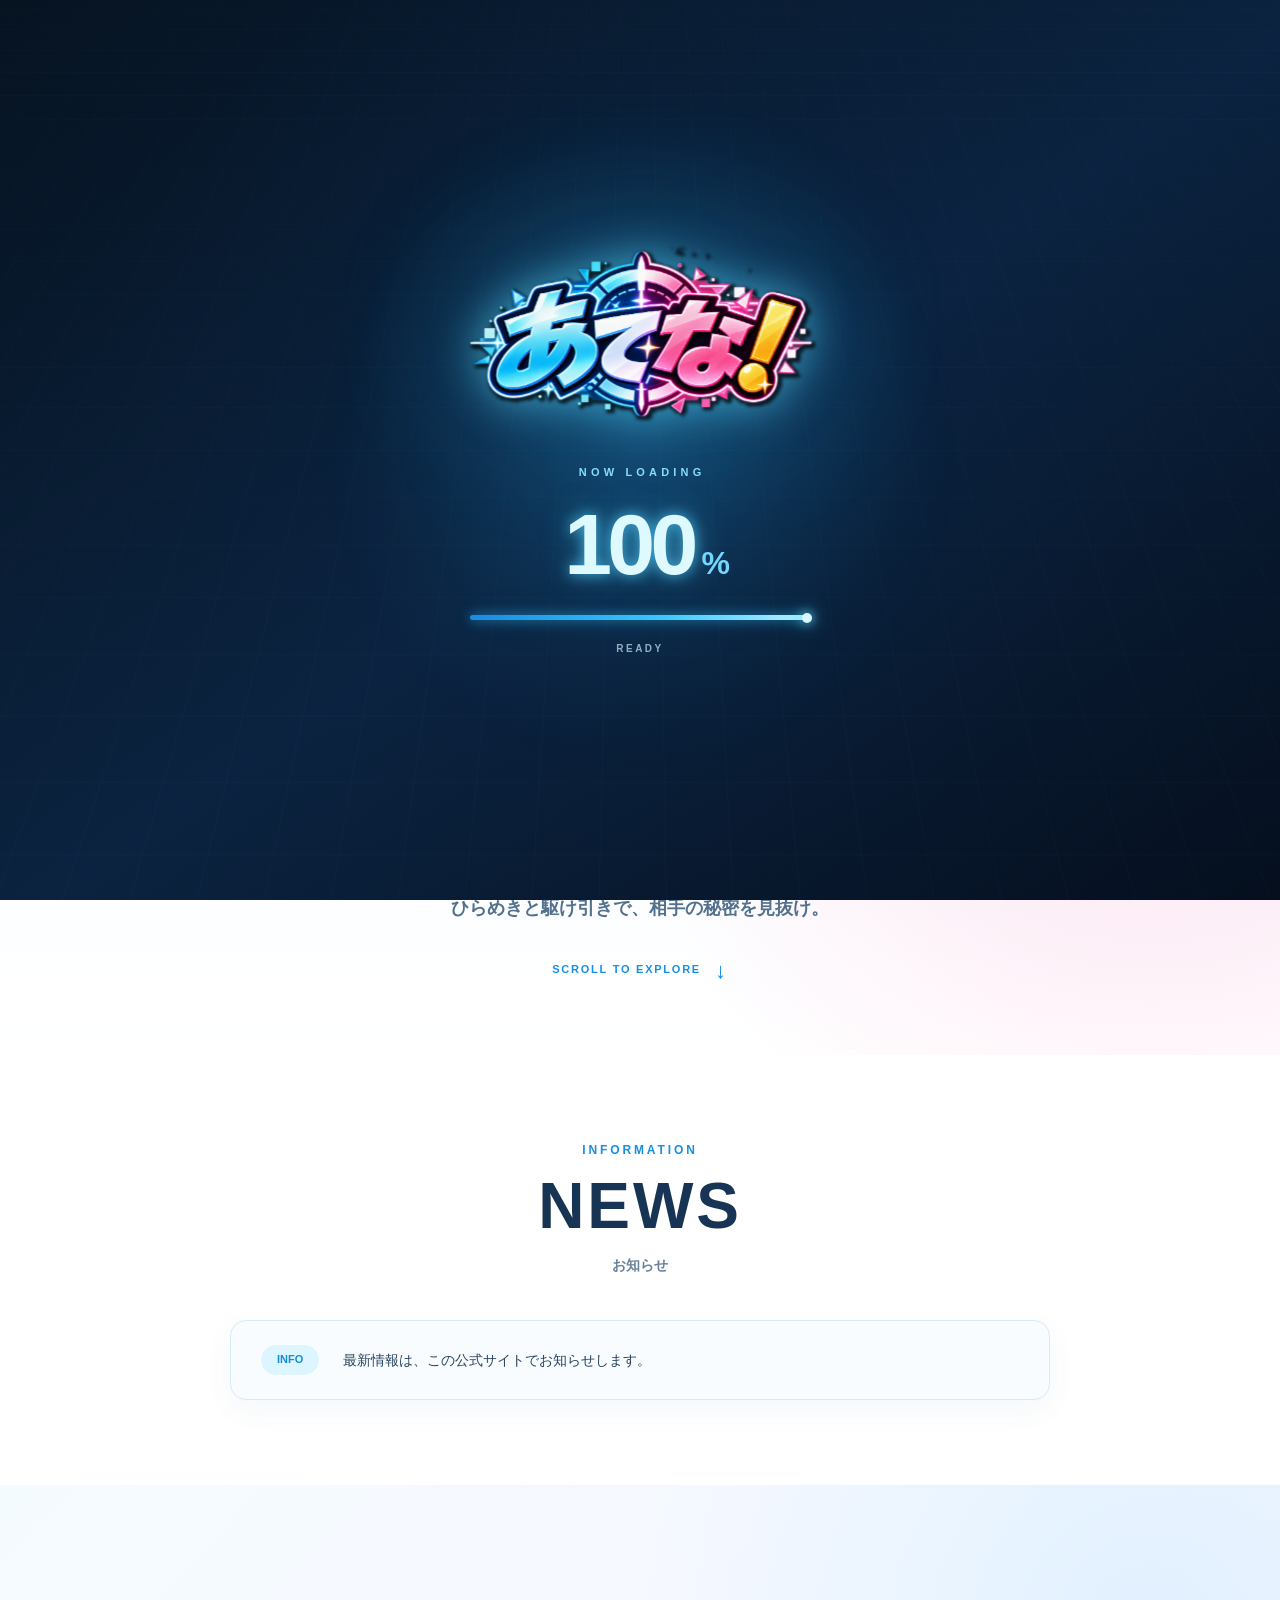
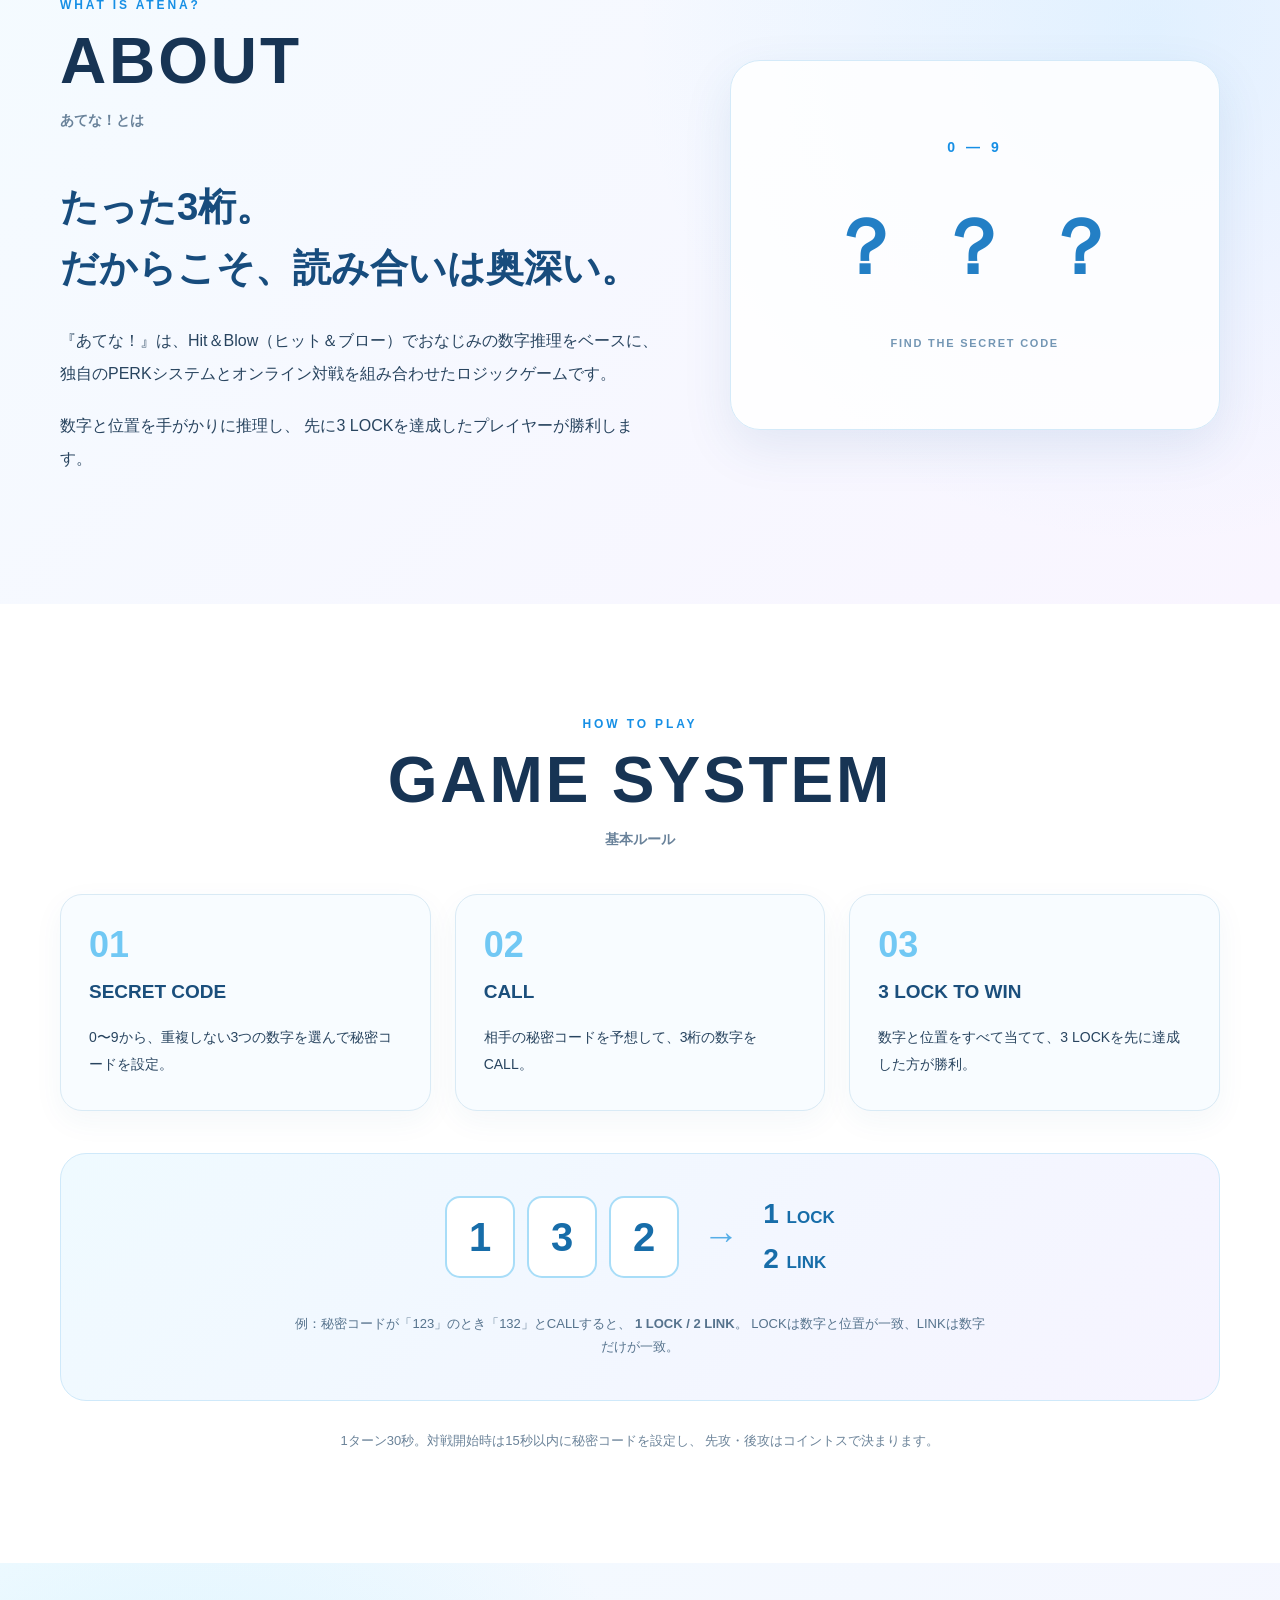
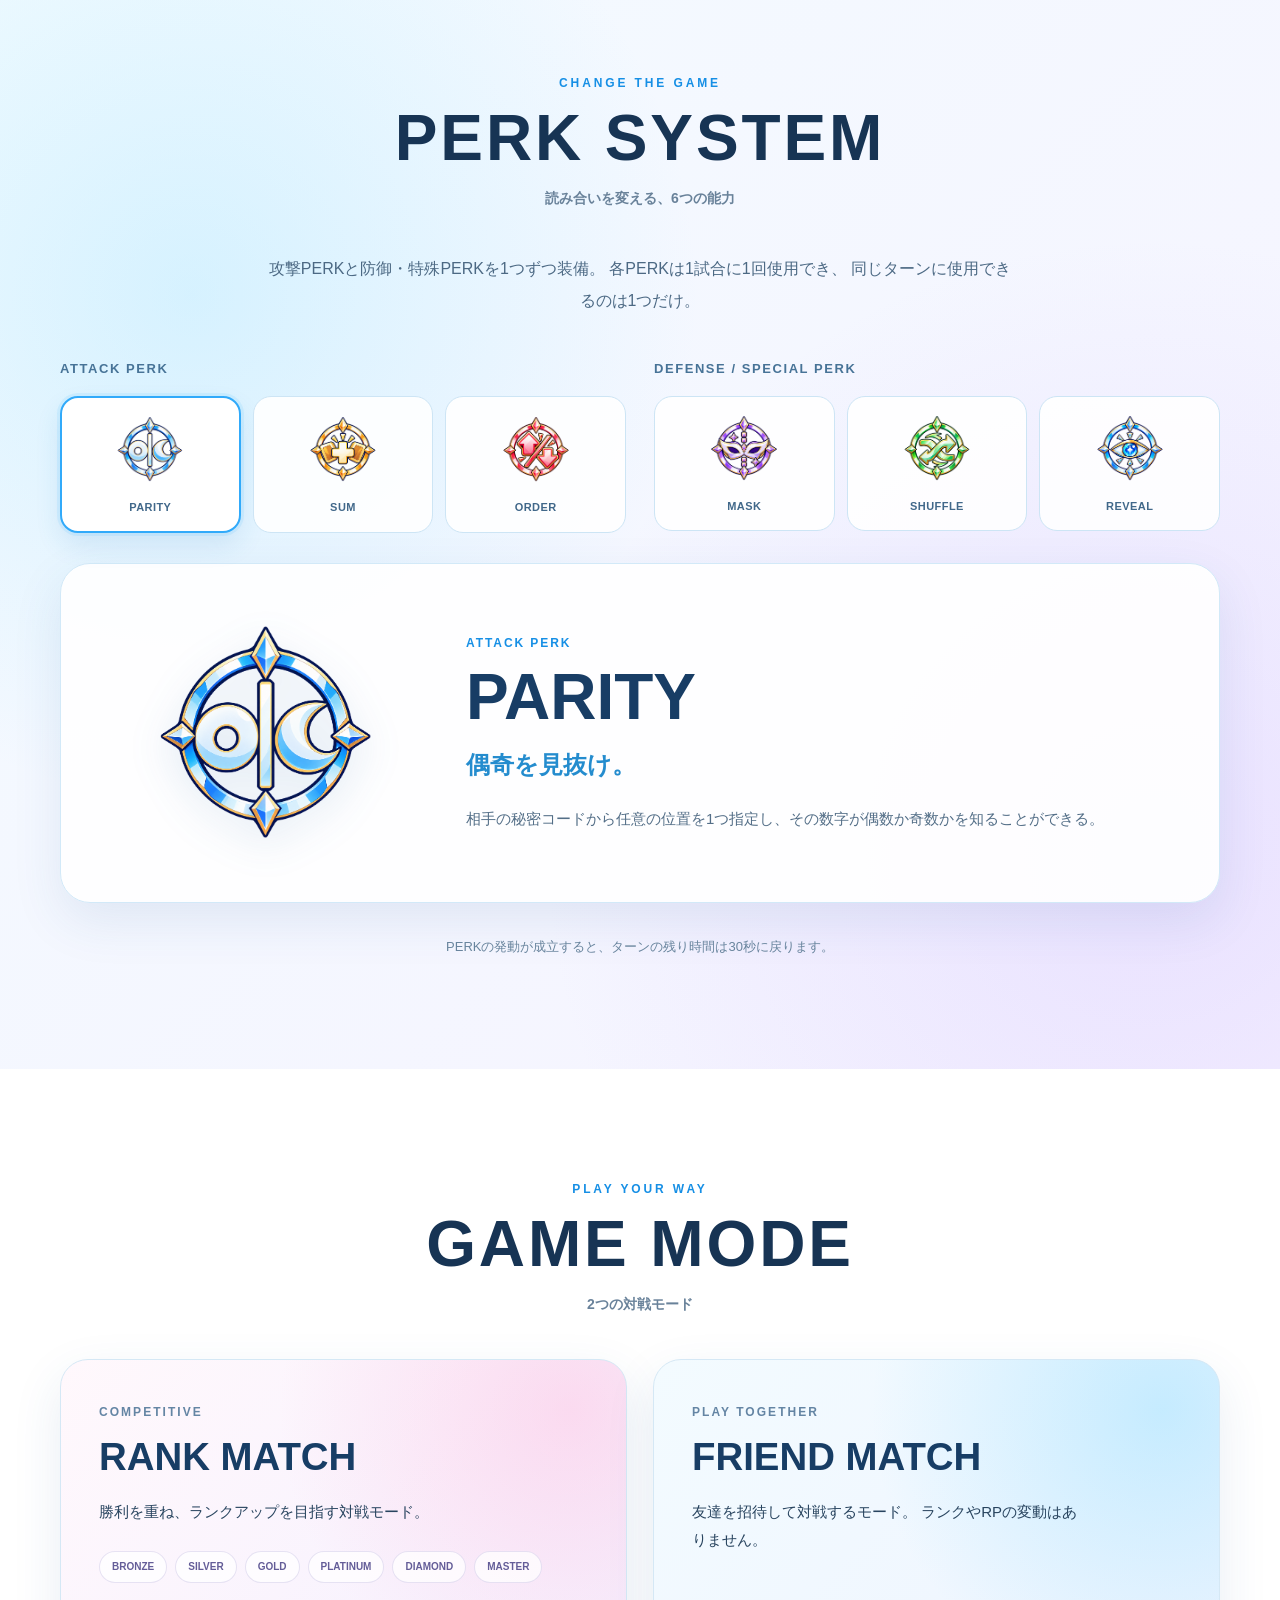
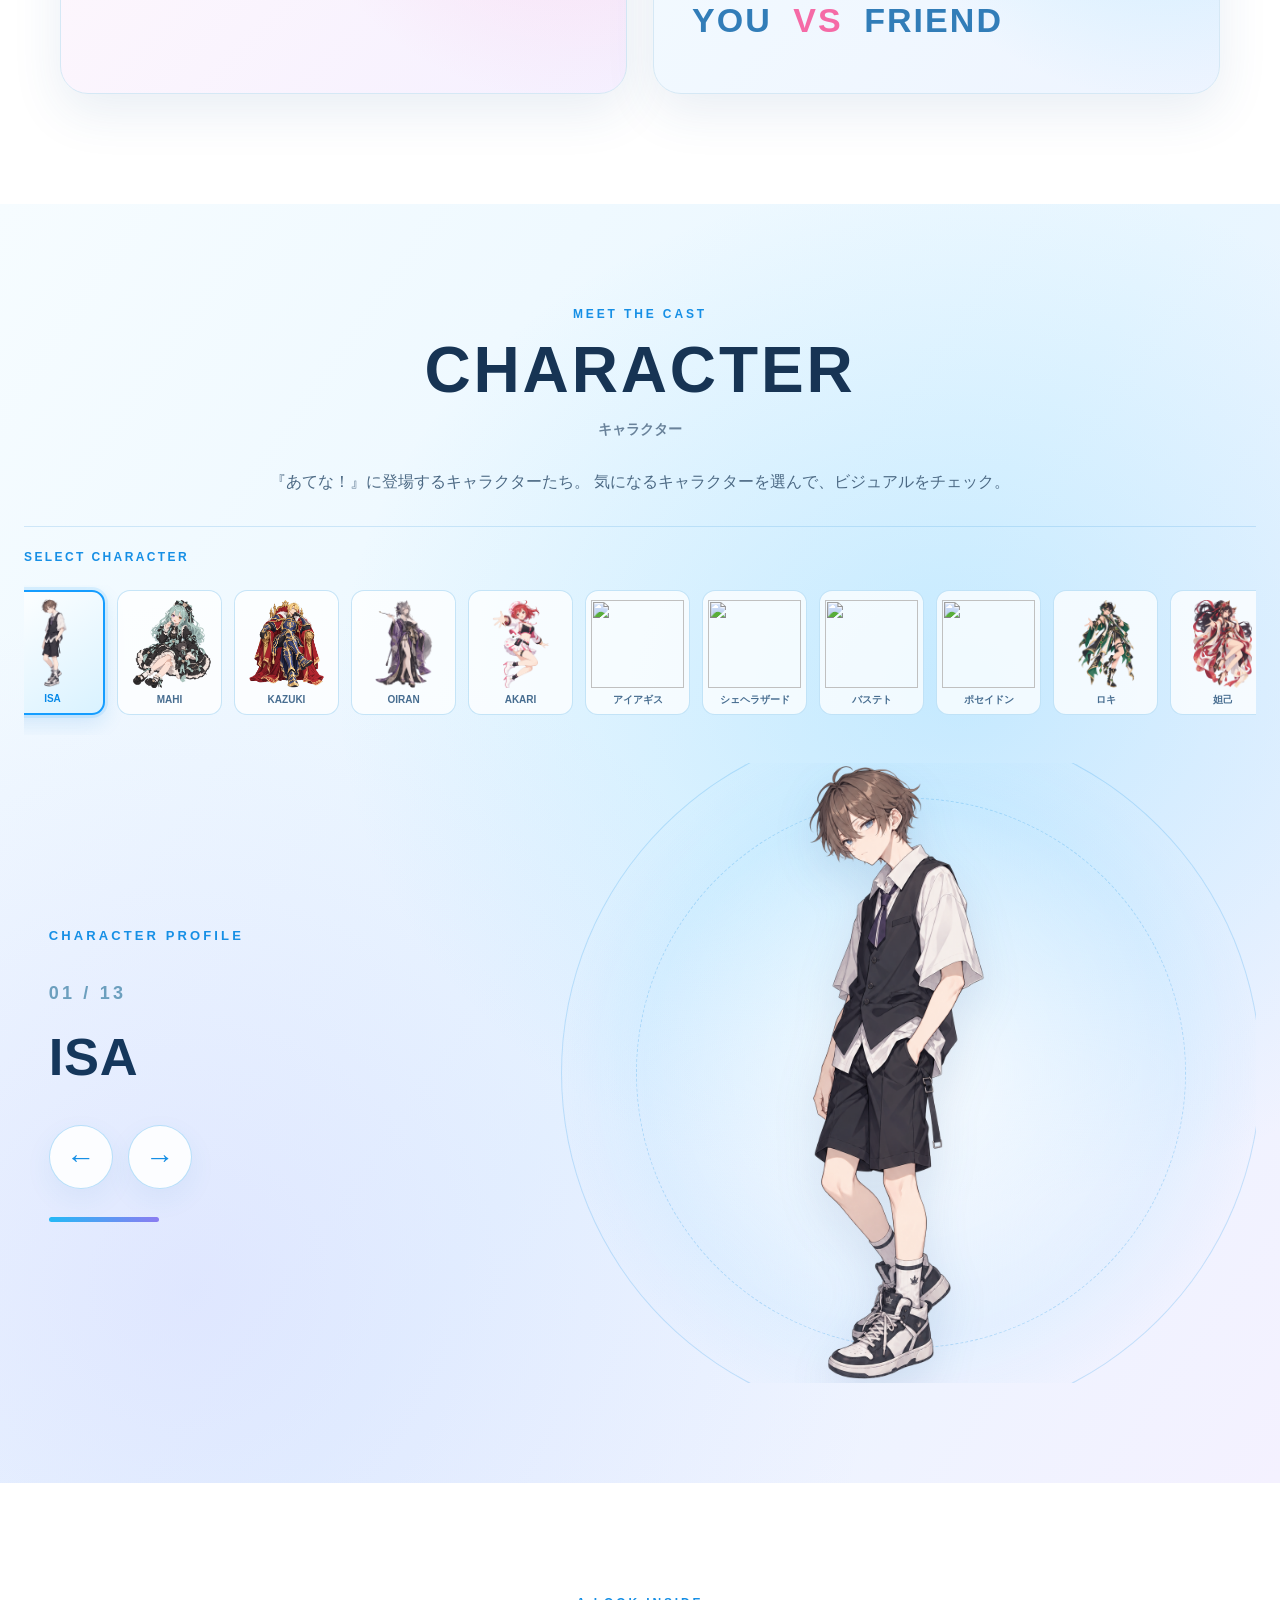
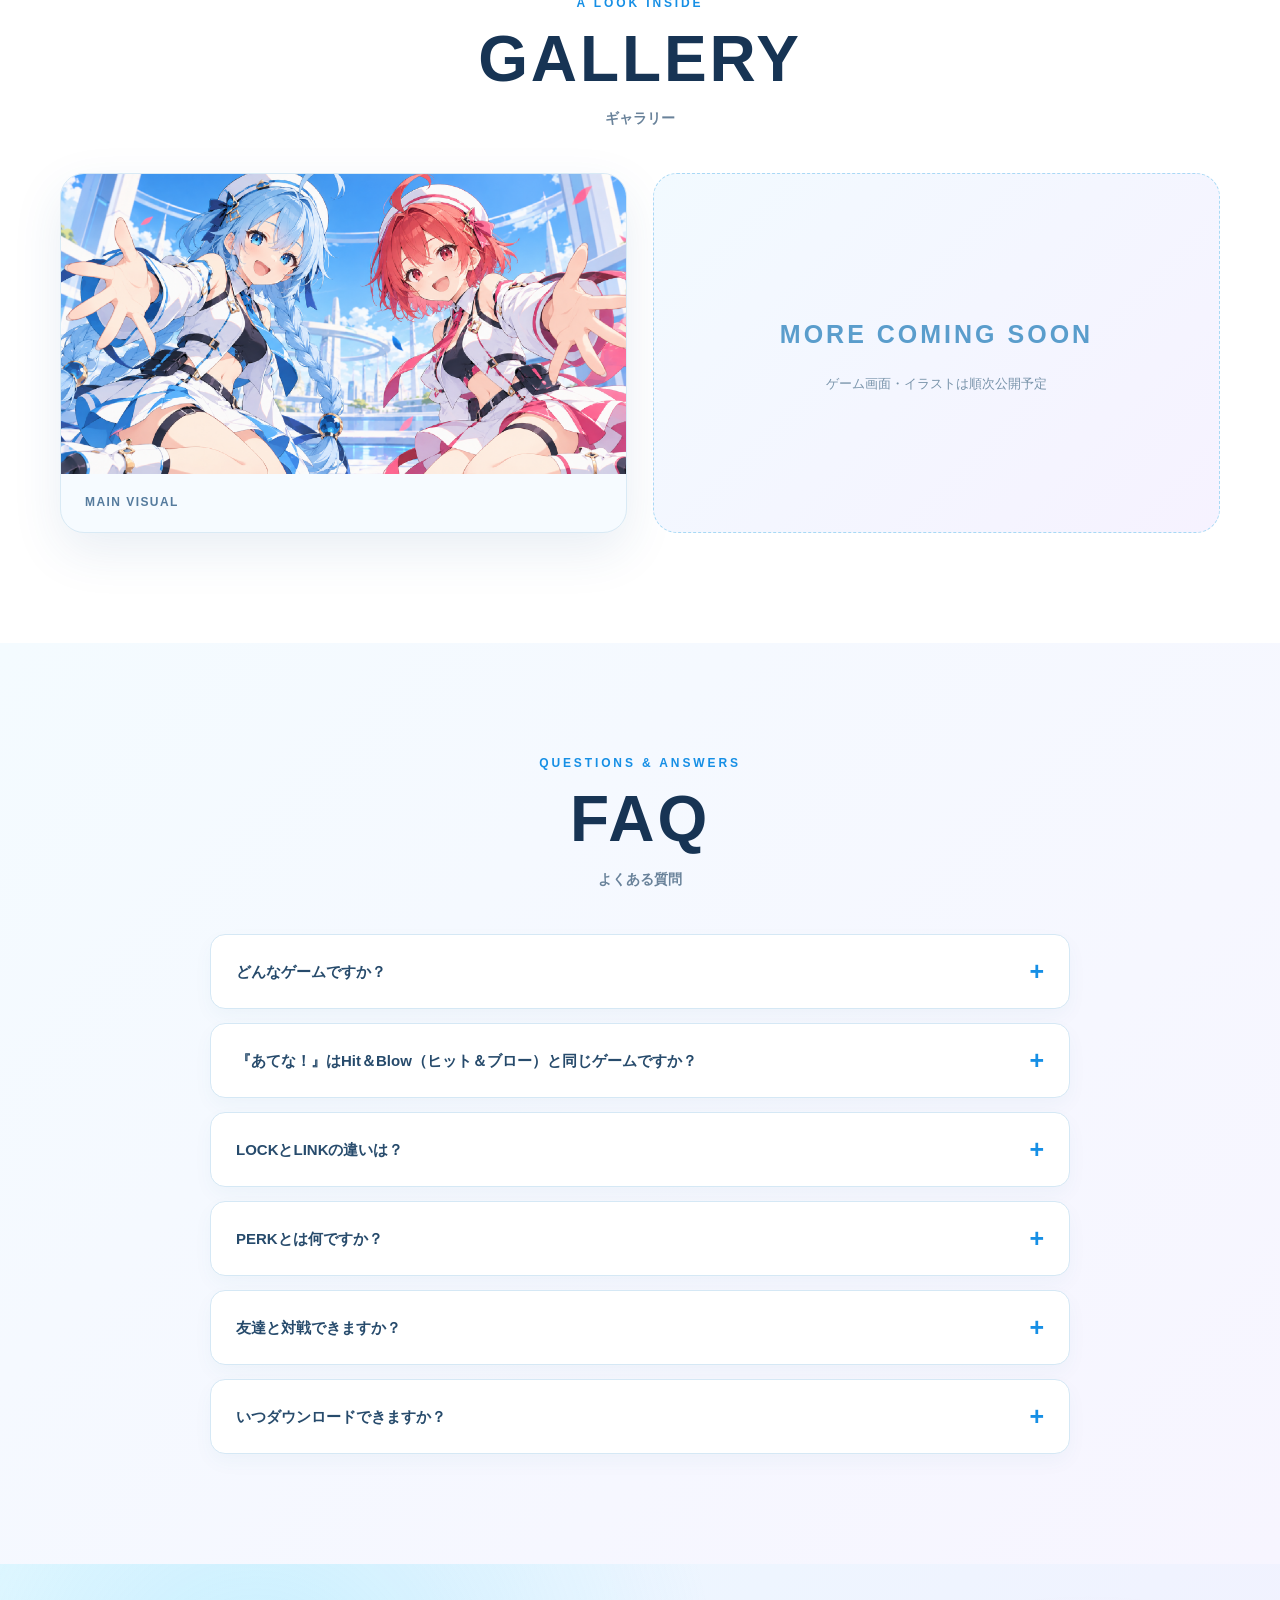
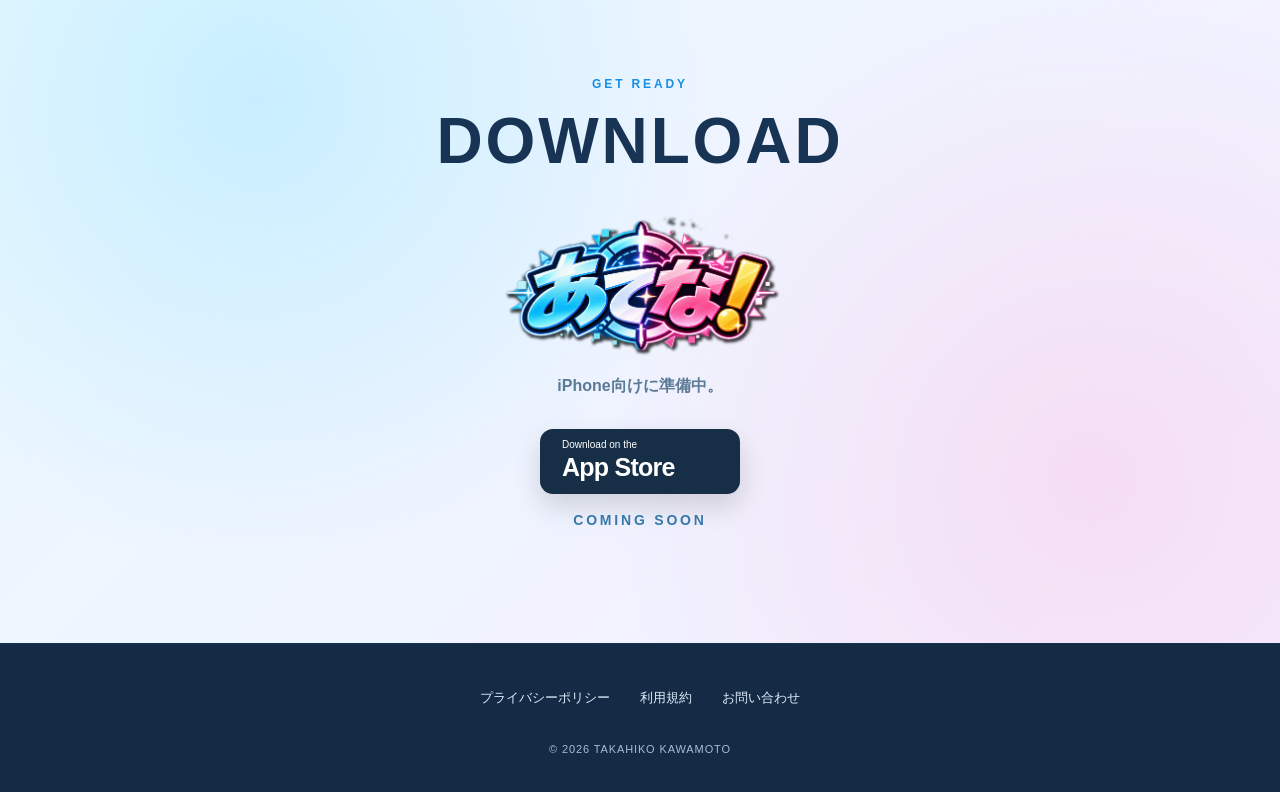
==== commit 5778dc3a: "Update index.html" ====
--- a/index.html
+++ b/index.html
@@ -43,6 +43,66 @@
   <link rel="stylesheet" href="css/lp.css">
 
   <script src="js/main.js" defer></script>
+
+  <!-- =====================================
+       HERO COMING SOON: ロゴ直下の告知表示
+       ===================================== -->
+  <style>
+    body.lp-page .lp-visual-wrap .hero-app-store {
+      position: absolute;
+      top: 66%;
+      left: 50%;
+      z-index: 6;
+      display: flex;
+      flex-direction: column;
+      align-items: center;
+      justify-content: center;
+      width: 200px;
+      min-height: 64px;
+      padding: 10px 20px;
+      border: 1px solid rgba(255, 255, 255, 0.28);
+      border-radius: 12px;
+      background: rgba(12, 18, 30, 0.92);
+      color: #ffffff;
+      box-shadow: 0 8px 24px rgba(0, 20, 50, 0.25);
+      transform: translate(-50%, -50%);
+      pointer-events: none;
+    }
+
+    body.lp-page .hero-app-store-platform {
+      display: block;
+      font-size: 12px;
+      font-weight: 600;
+      line-height: 1.4;
+      letter-spacing: 0.08em;
+    }
+
+    body.lp-page .hero-app-store-label {
+      display: block;
+      font-size: 19px;
+      font-weight: 800;
+      line-height: 1.5;
+      letter-spacing: 0.08em;
+      white-space: nowrap;
+    }
+
+    @media (max-width: 767px) {
+      body.lp-page .lp-visual-wrap .hero-app-store {
+        top: 65%;
+        width: 170px;
+        min-height: 56px;
+        padding: 8px 14px;
+      }
+
+      body.lp-page .hero-app-store-platform {
+        font-size: 11px;
+      }
+
+      body.lp-page .hero-app-store-label {
+        font-size: 16px;
+      }
+    }
+  </style>
 
   <!-- =====================================
        SPLASH SCREEN STYLES
@@ -637,6 +697,12 @@
           aria-hidden="true"
         >
 
+        <!-- App Store 公開前表示：公開後はApple公式バッジに差し替え -->
+        <div class="hero-app-store" aria-label="iOS版 近日公開予定">
+          <span class="hero-app-store-platform">iOS</span>
+          <span class="hero-app-store-label">COMING SOON</span>
+        </div>
+
       </div>
 
       <div class="hero-text">
@@ -772,7 +838,7 @@
           </div>
 
           <p class="judge-note">
-            例：秘密コードが「123」のとき「132」とCALLすると、
+                        例：秘密コードが「123」のとき「132」とCALLすると、
             <b>1 LOCK / 2 LINK</b>。
             LOCKは数字と位置が一致、LINKは数字だけが一致。
           </p>
--- a/css/lp.css
+++ b/css/lp.css
@@ -2126,3 +2126,43 @@
   }
 
 }
+/* ==========================================================
+   ATENA! HERO LOGO POSITION FIX
+   ========================================================== */
+
+/* PC */
+body.lp-page .lp-visual-wrap {
+  position: relative;
+}
+
+body.lp-page .lp-visual-wrap .lp-logo {
+  position: absolute !important;
+
+  top: 45% !important;
+  bottom: auto !important;
+  left: 50% !important;
+  right: auto !important;
+
+  width: clamp(250px, 32vw, 460px) !important;
+  max-width: 460px !important;
+  max-height: none !important;
+
+  z-index: 5;
+
+  transform: translate(-50%, -50%) !important;
+}
+
+/* iPhone */
+@media (max-width: 767px) {
+  body.lp-page .lp-visual-wrap .lp-logo {
+    top: 45% !important;
+    bottom: auto !important;
+
+    left: 50% !important;
+
+    width: clamp(240px, 68vw, 340px) !important;
+    max-width: 340px !important;
+
+    transform: translate(-50%, -50%) !important;
+  }
+}
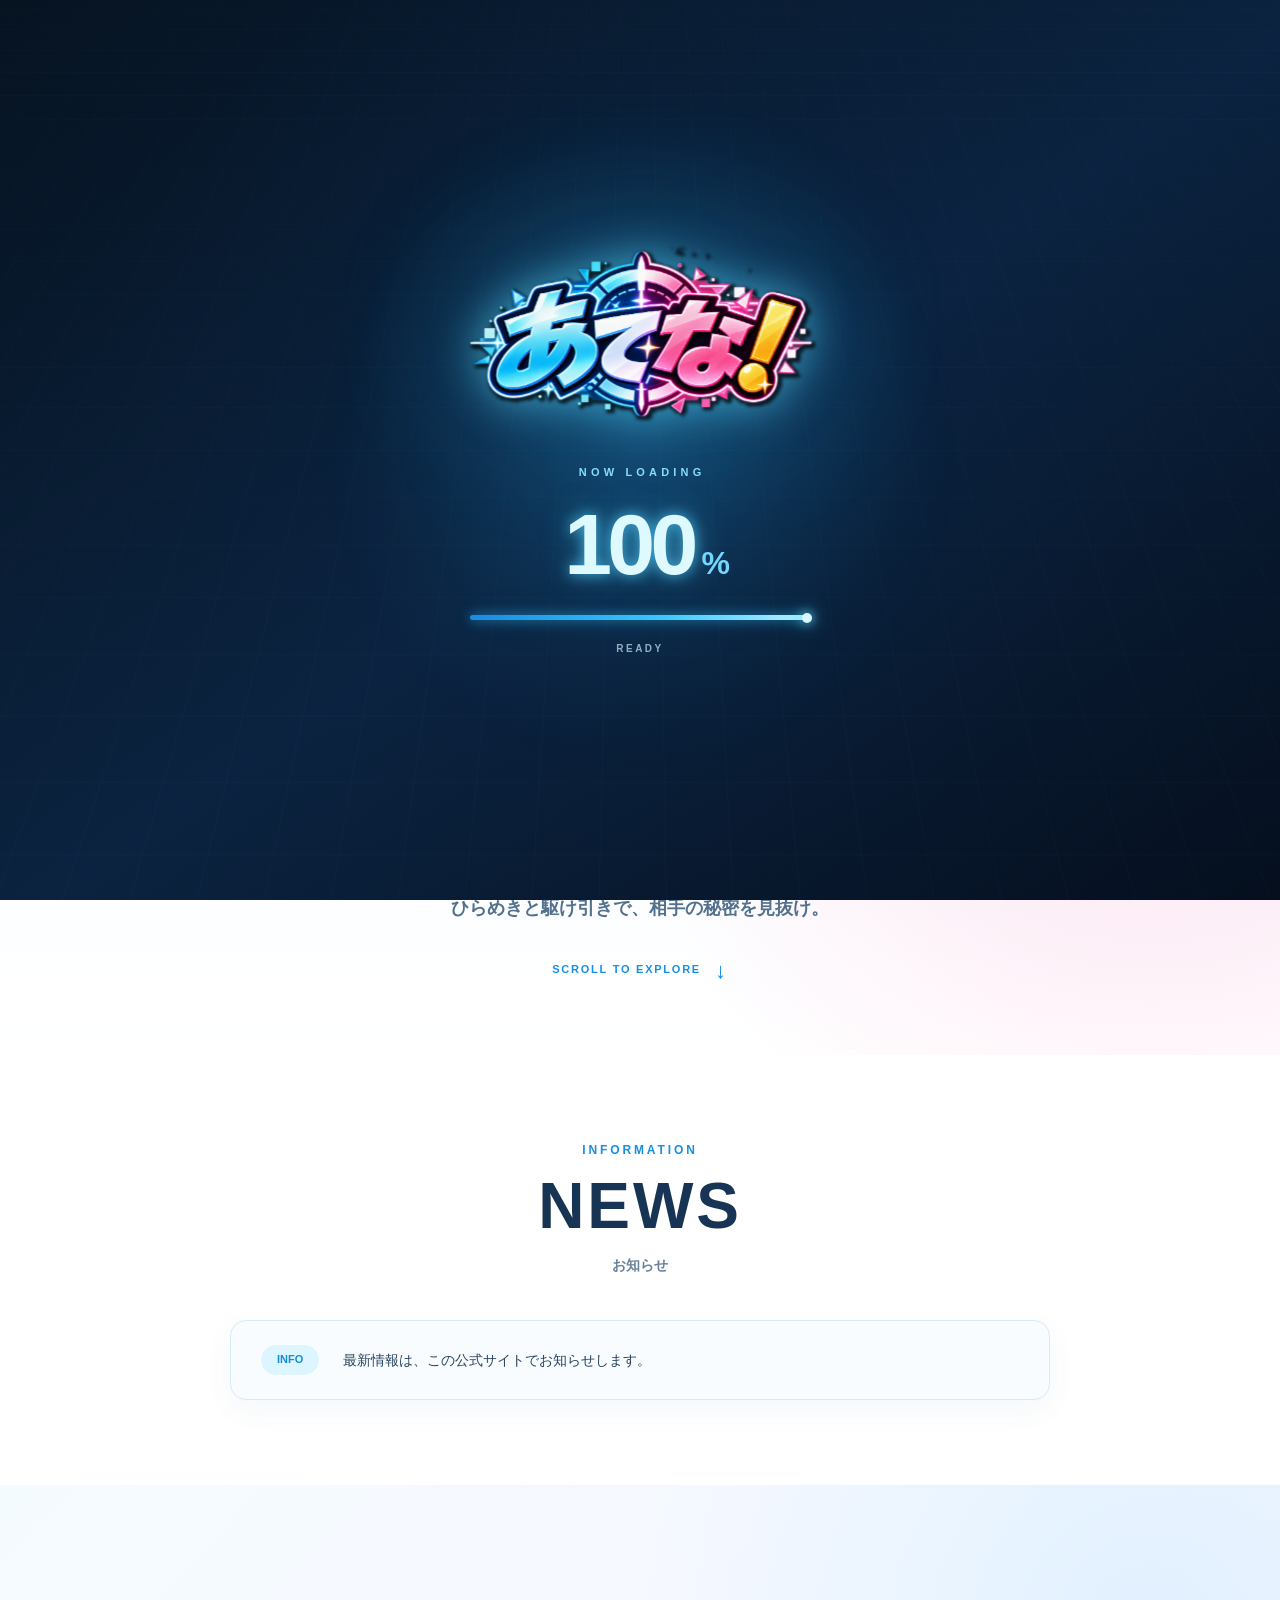
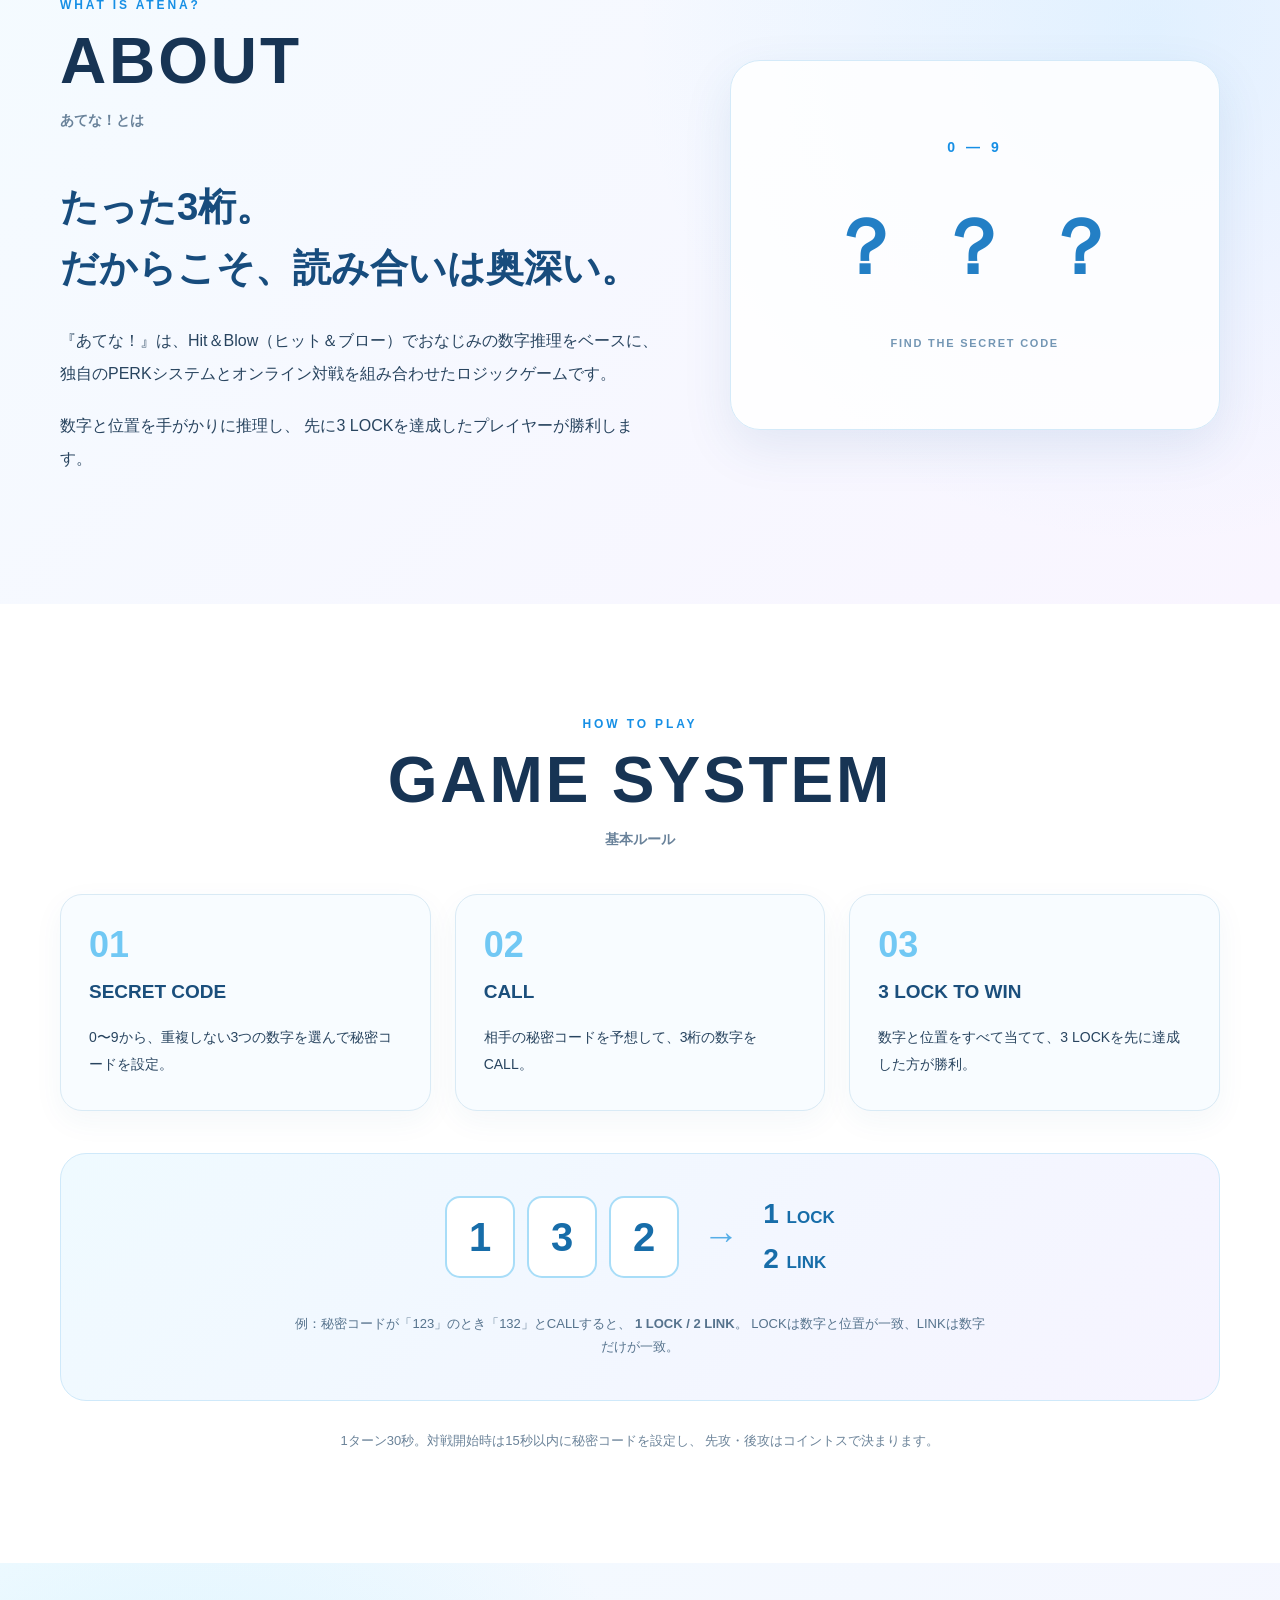
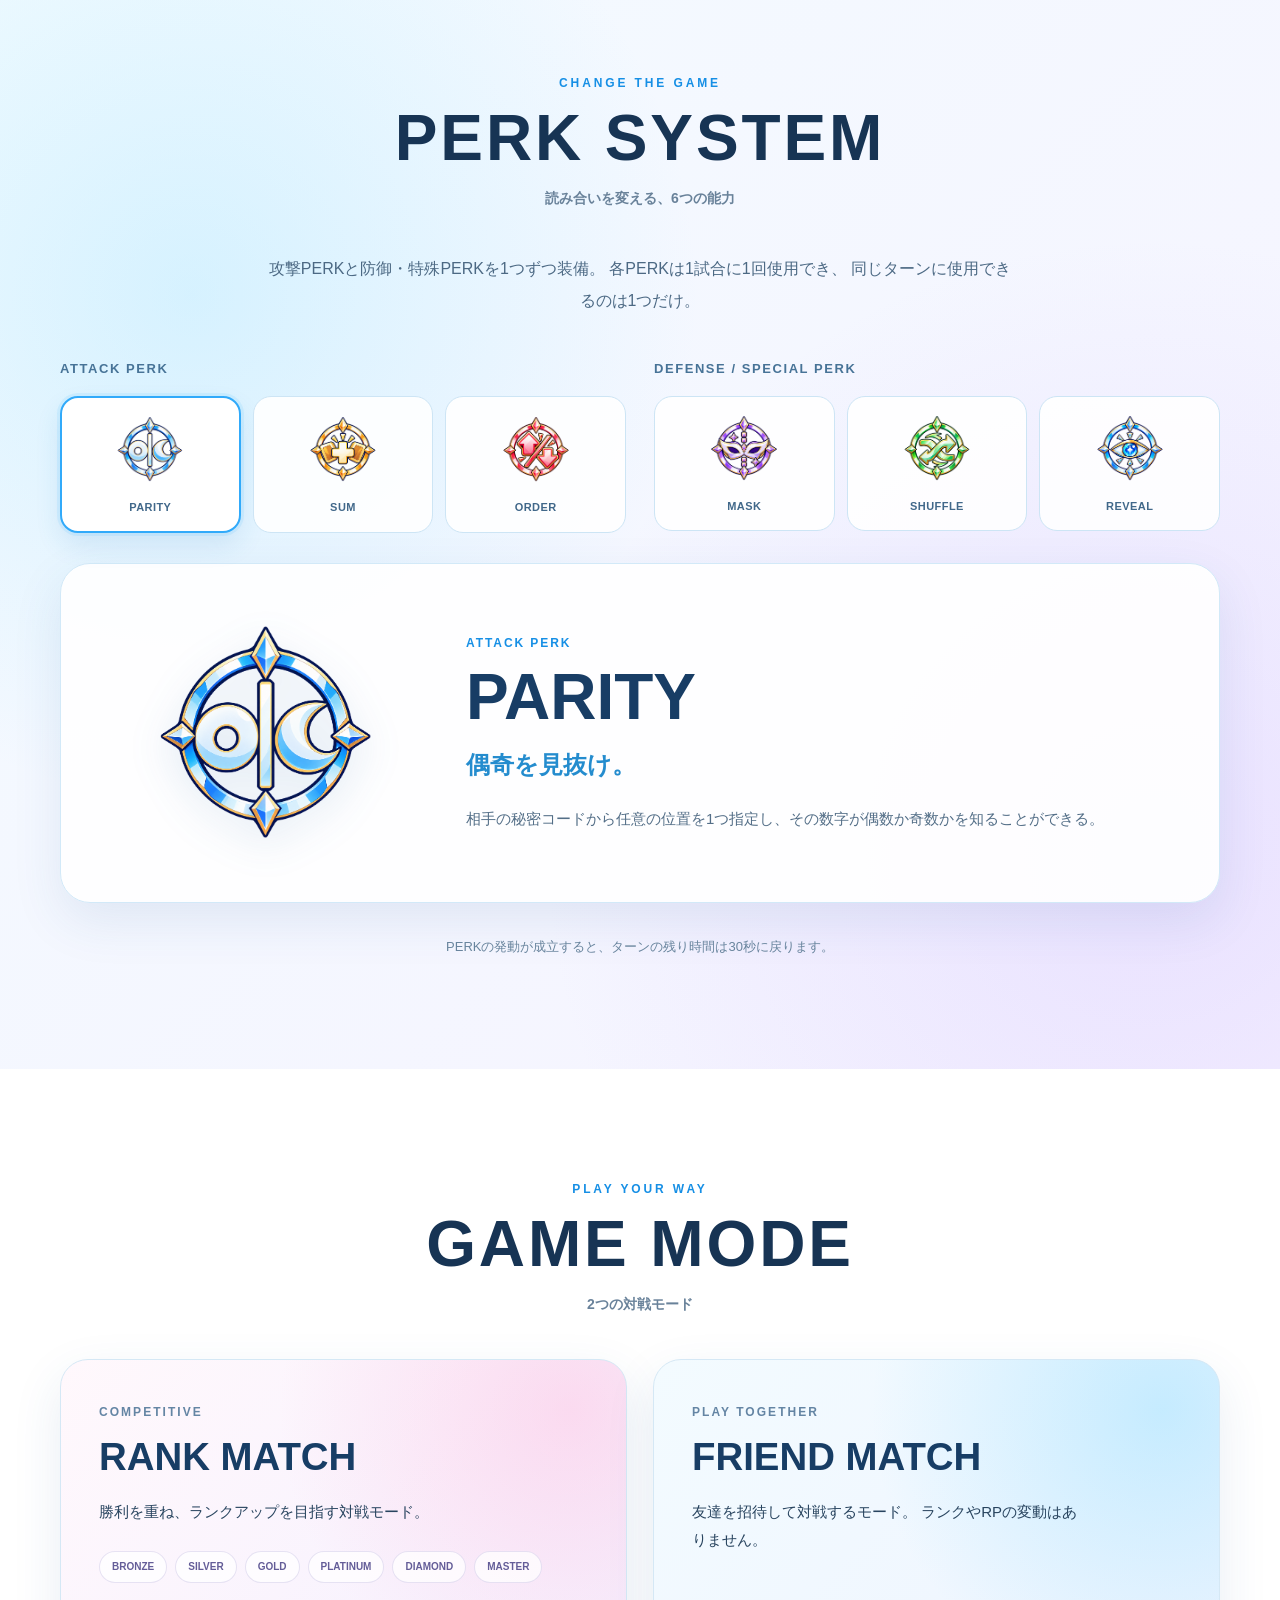
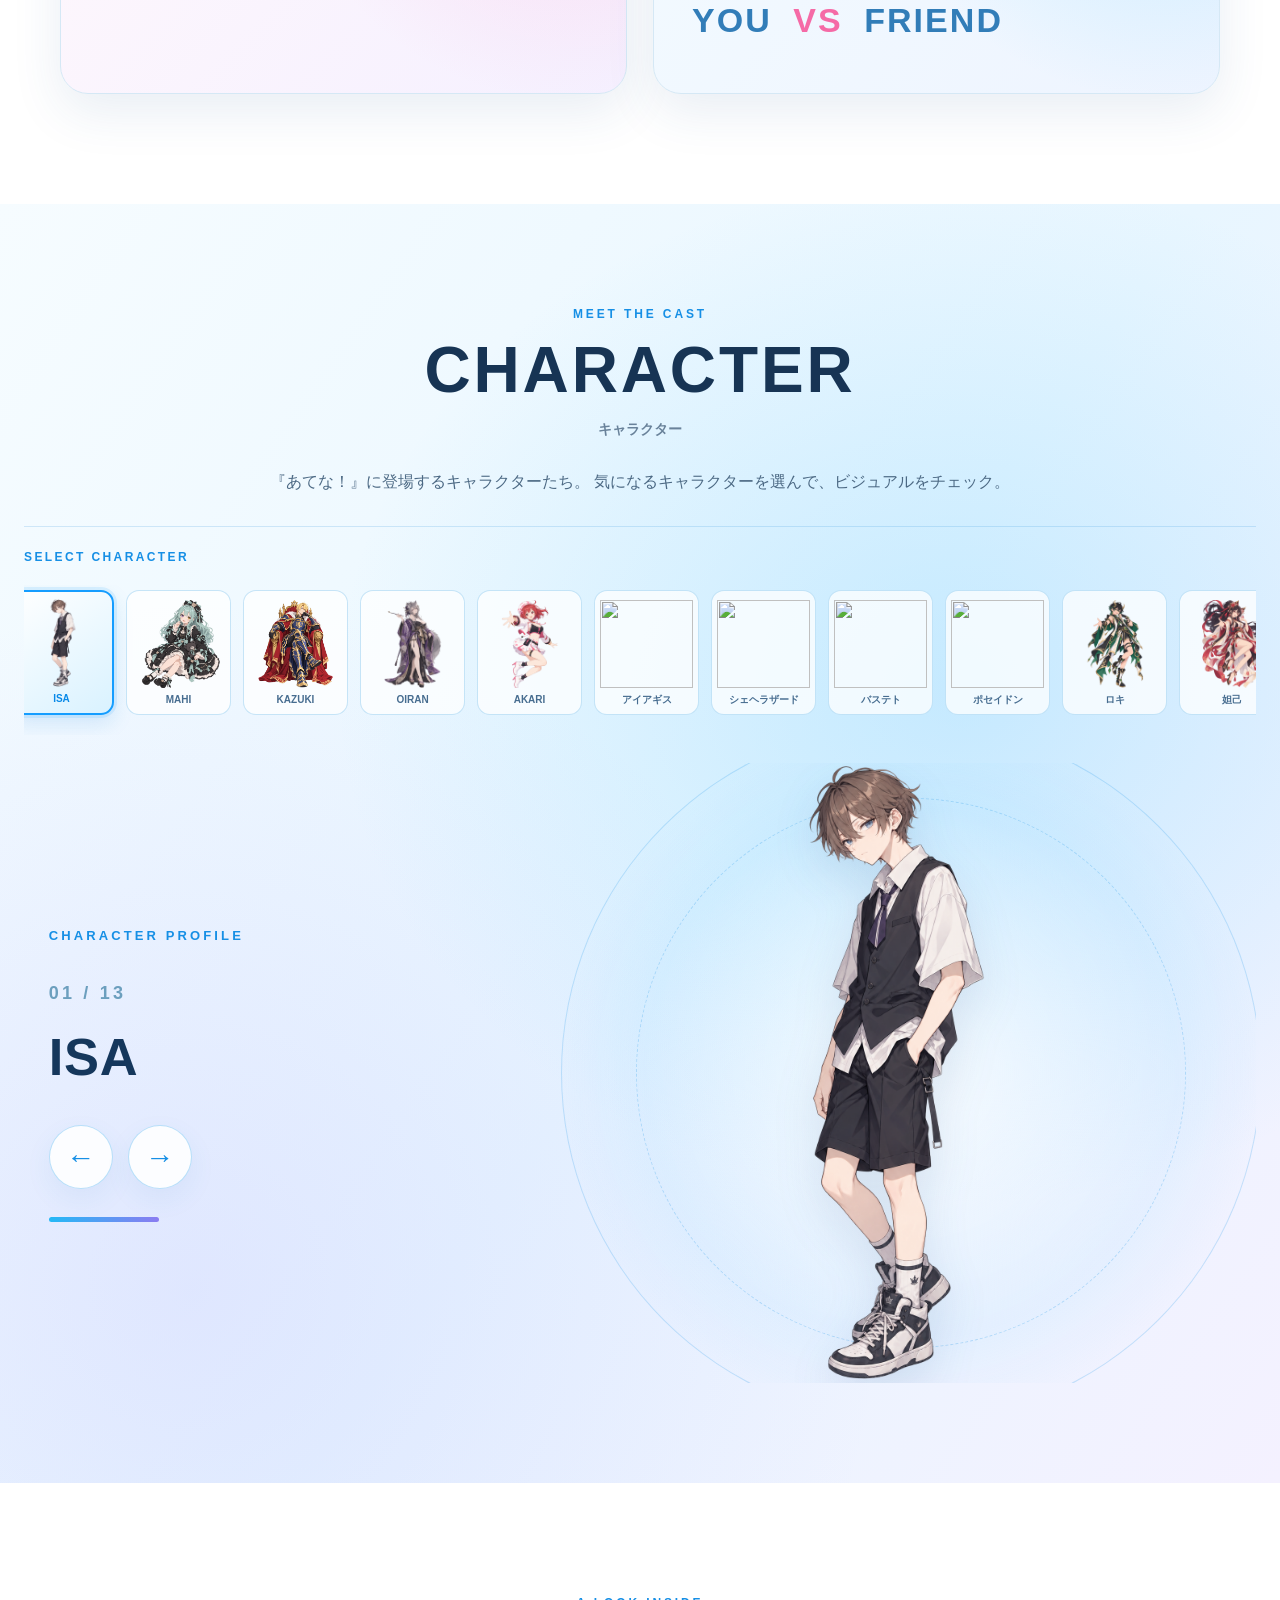
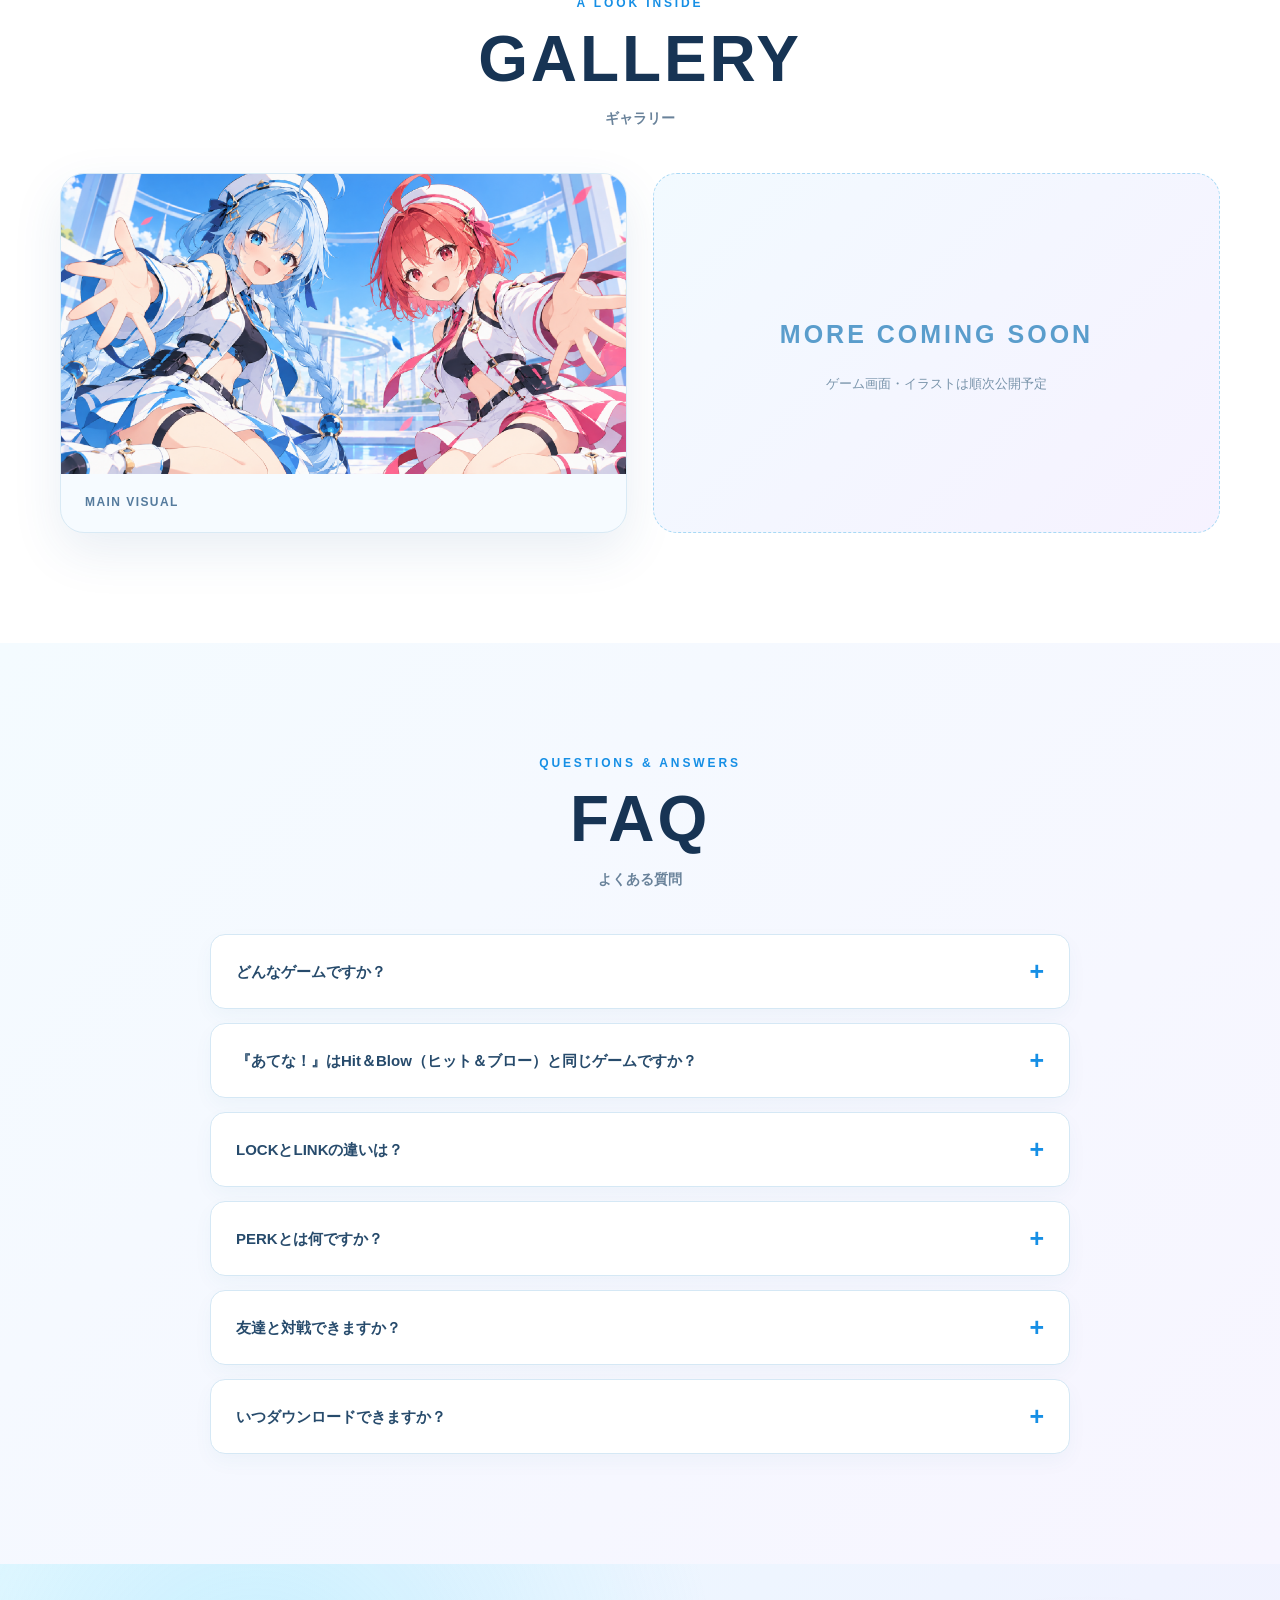
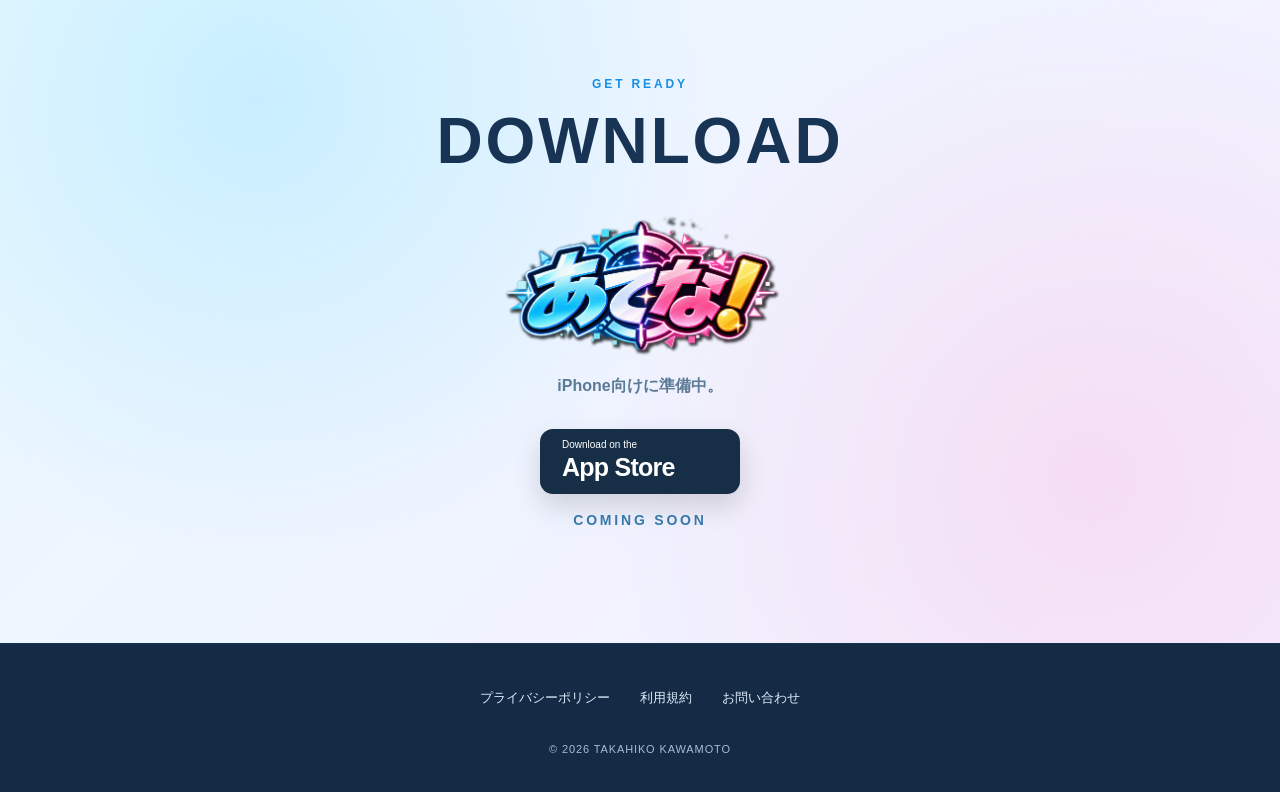
==== commit e773d973: "Update index.html" ====
--- a/index.html
+++ b/index.html
@@ -50,7 +50,7 @@
   <style>
     body.lp-page .lp-visual-wrap .hero-app-store {
       position: absolute;
-      top: 66%;
+      top: calc(66% + 50px);
       left: 50%;
       z-index: 6;
       display: flex;
@@ -88,7 +88,7 @@
 
     @media (max-width: 767px) {
       body.lp-page .lp-visual-wrap .hero-app-store {
-        top: 65%;
+        top: calc(65% + 50px);
         width: 170px;
         min-height: 56px;
         padding: 8px 14px;
@@ -838,7 +838,7 @@
           </div>
 
           <p class="judge-note">
-                        例：秘密コードが「123」のとき「132」とCALLすると、
+            例：秘密コードが「123」のとき「132」とCALLすると、
             <b>1 LOCK / 2 LINK</b>。
             LOCKは数字と位置が一致、LINKは数字だけが一致。
           </p>
